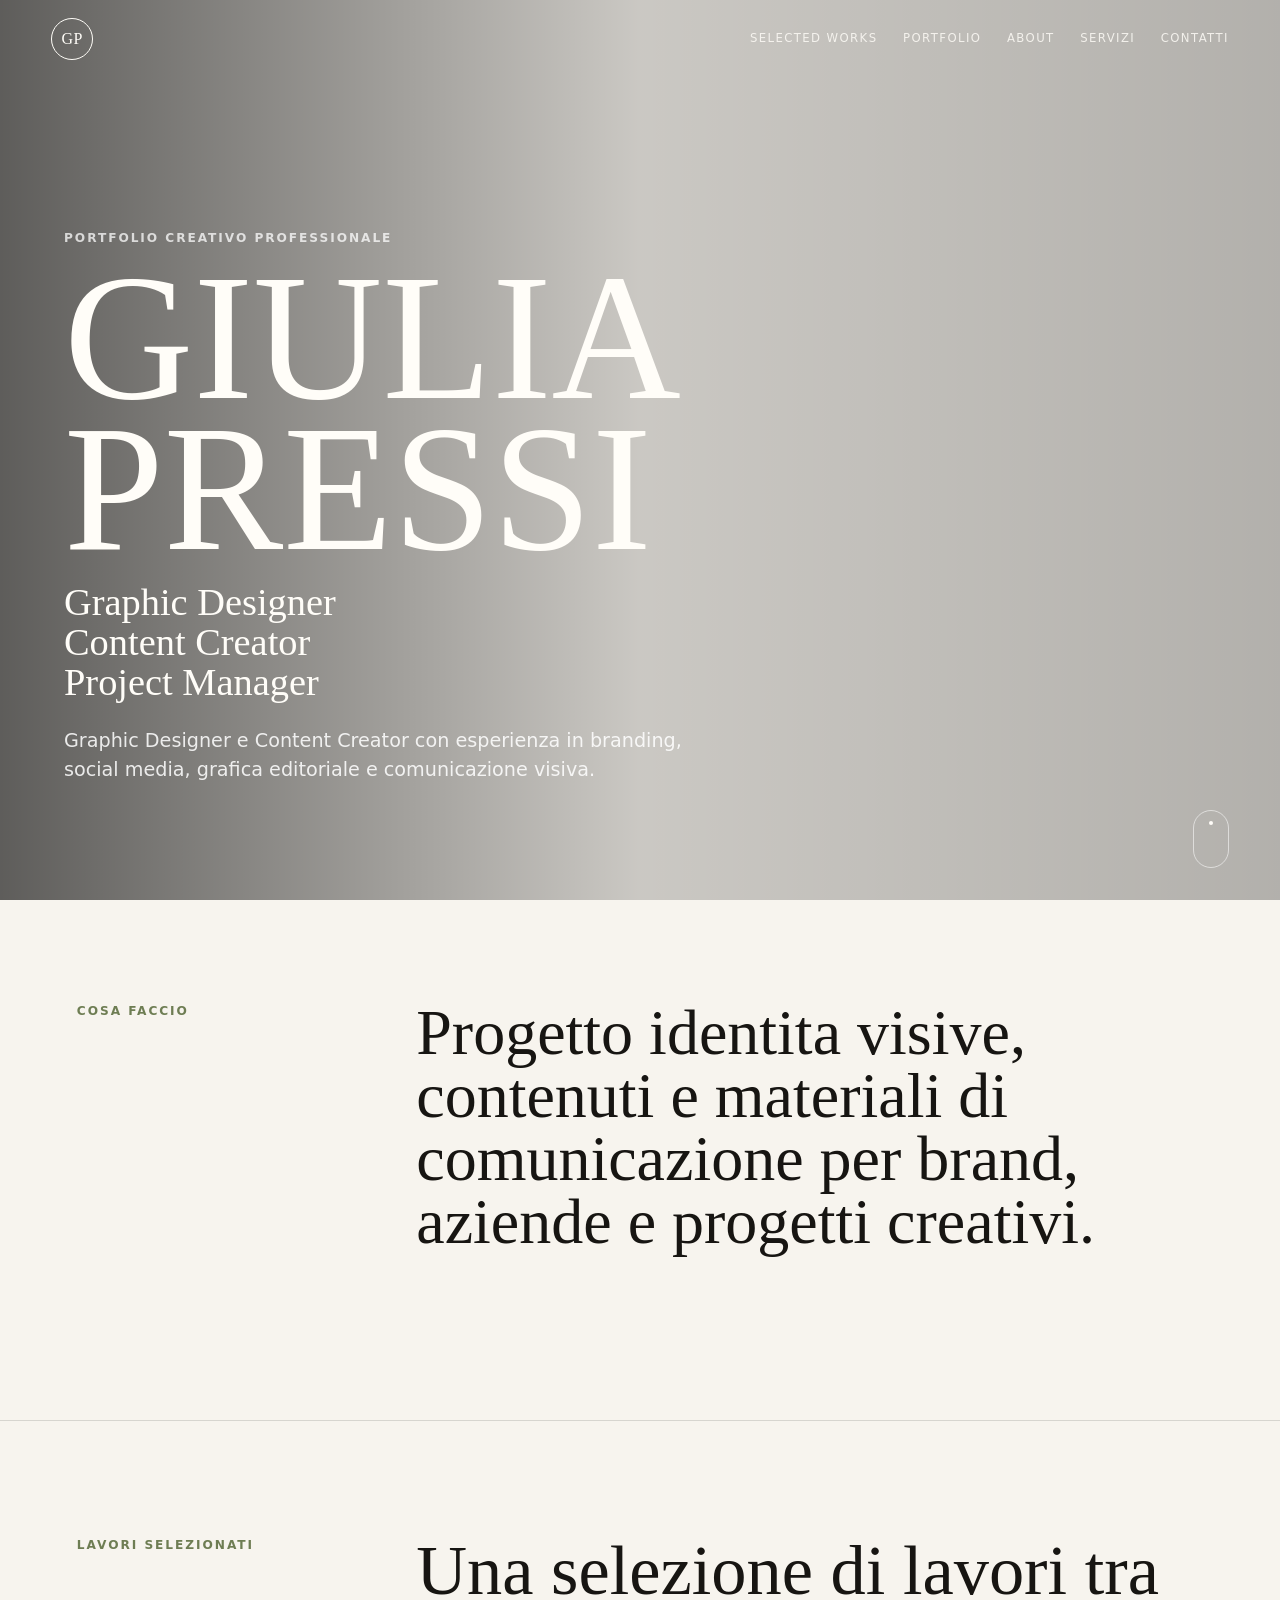
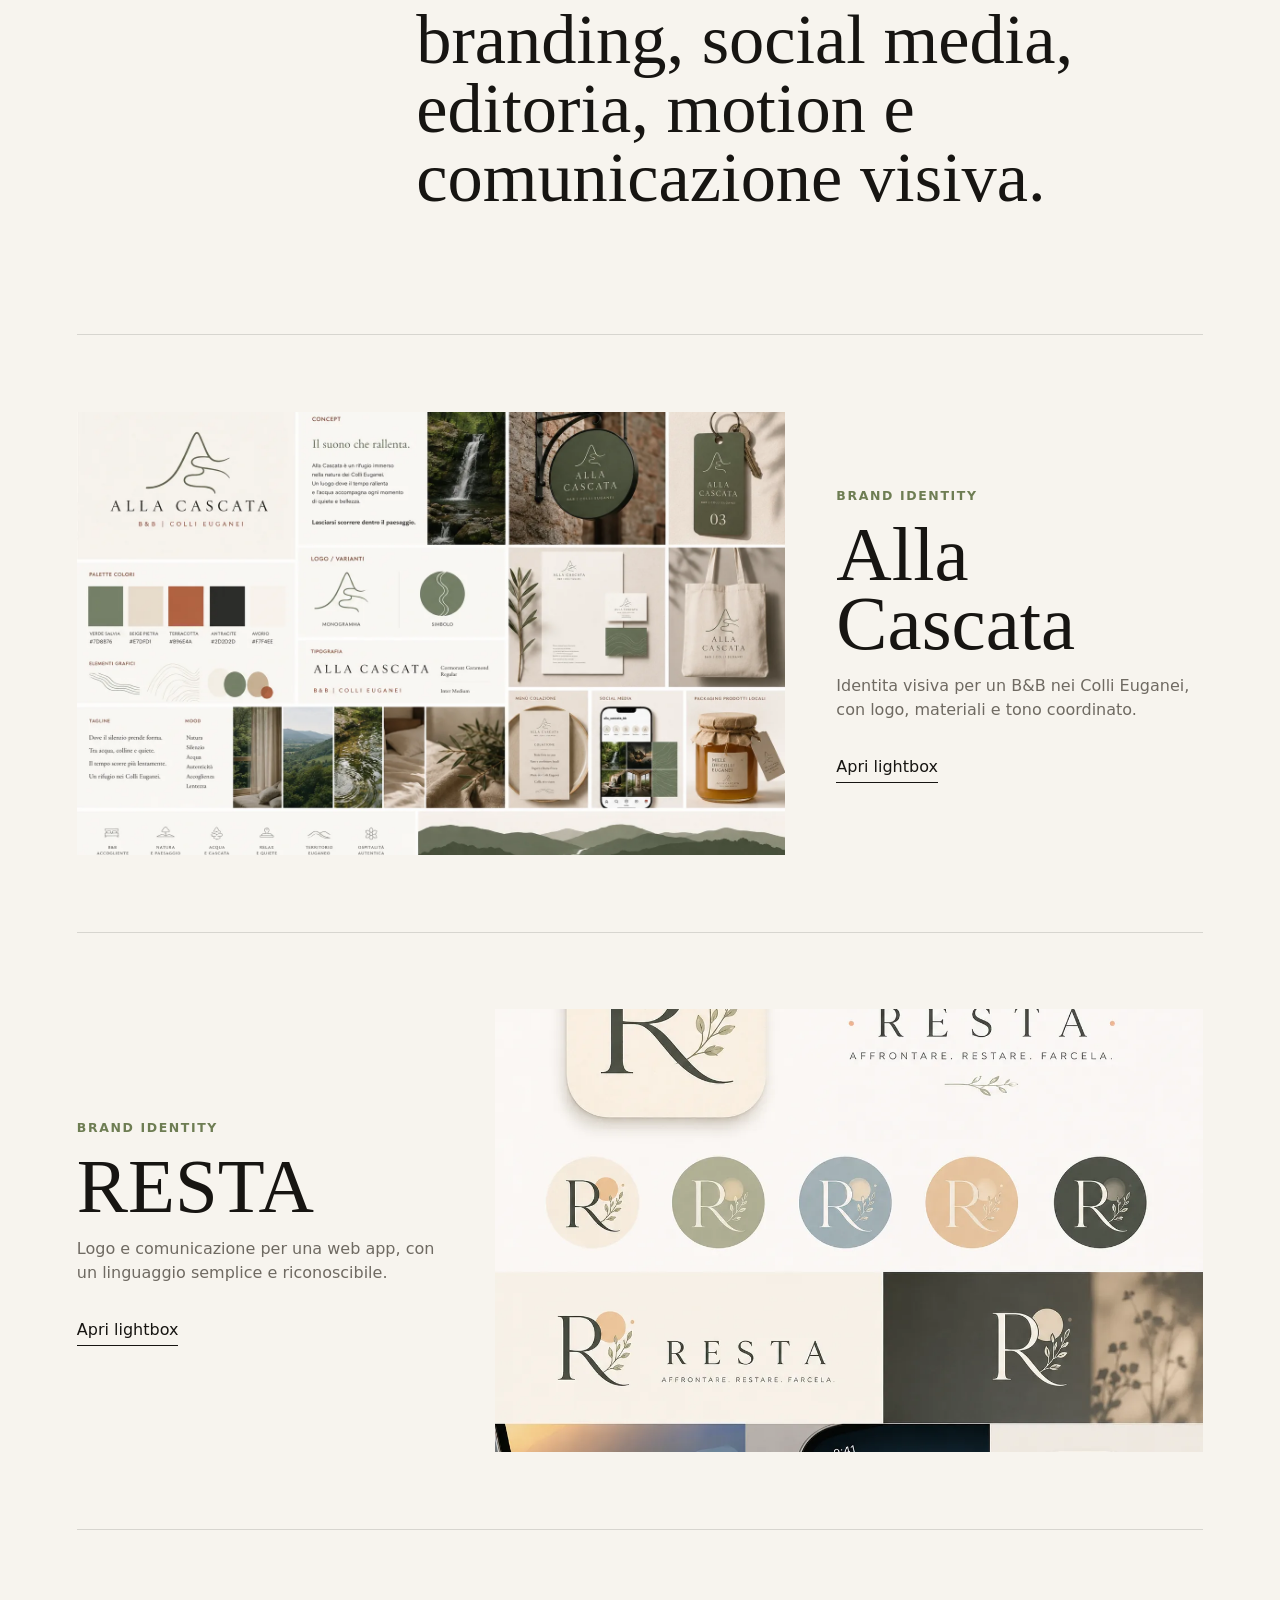
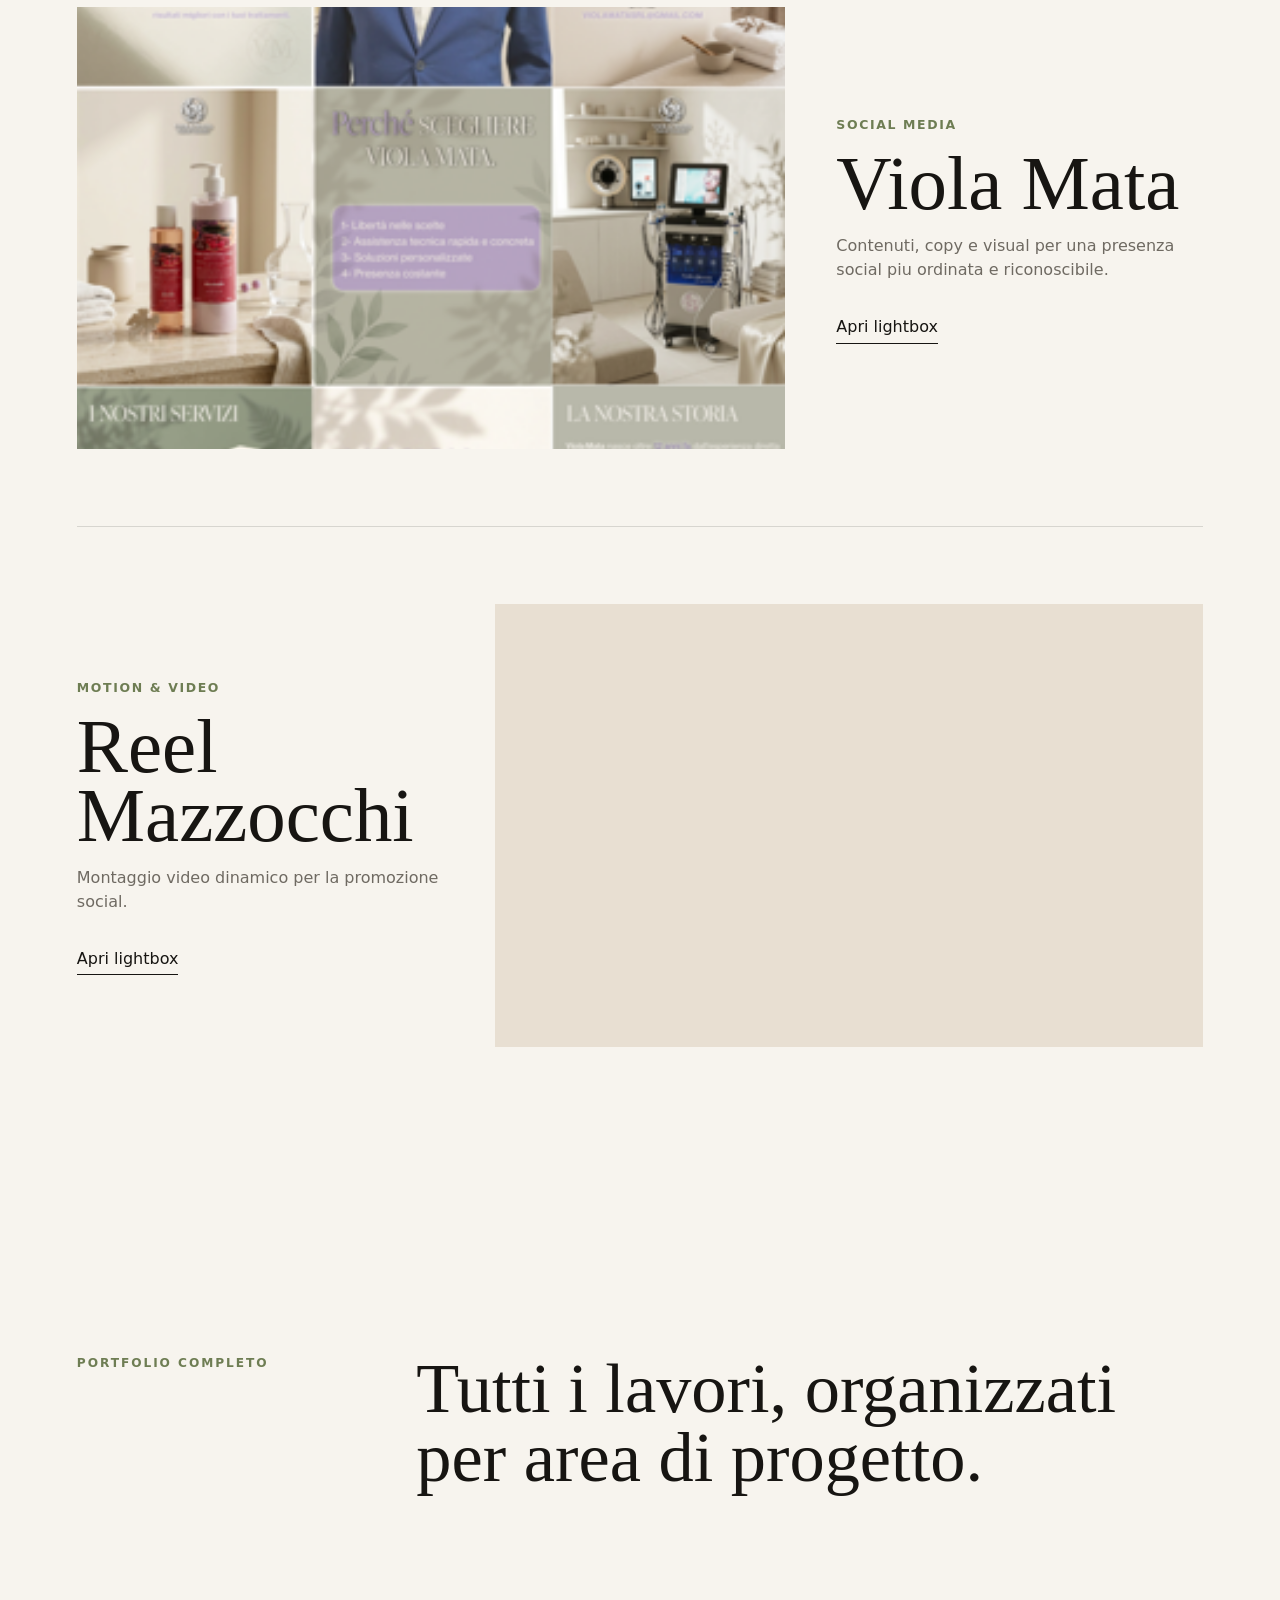
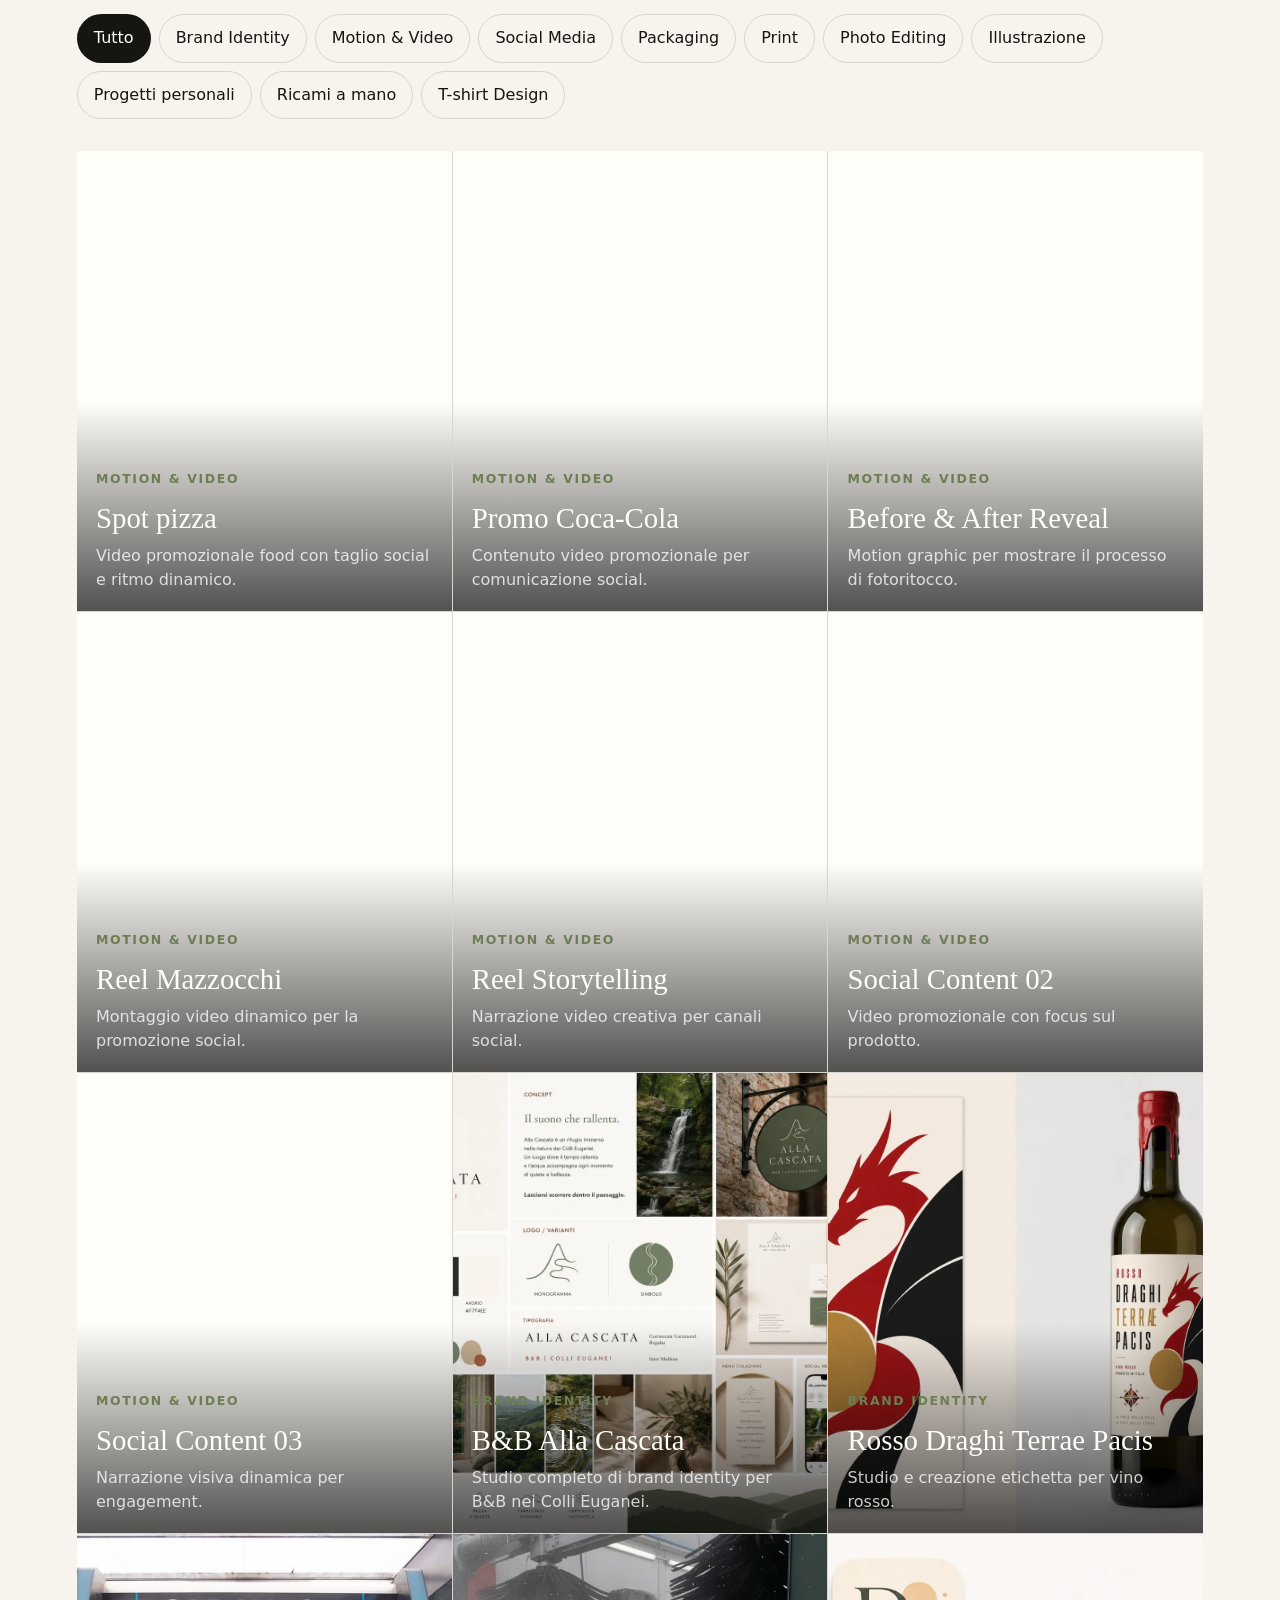
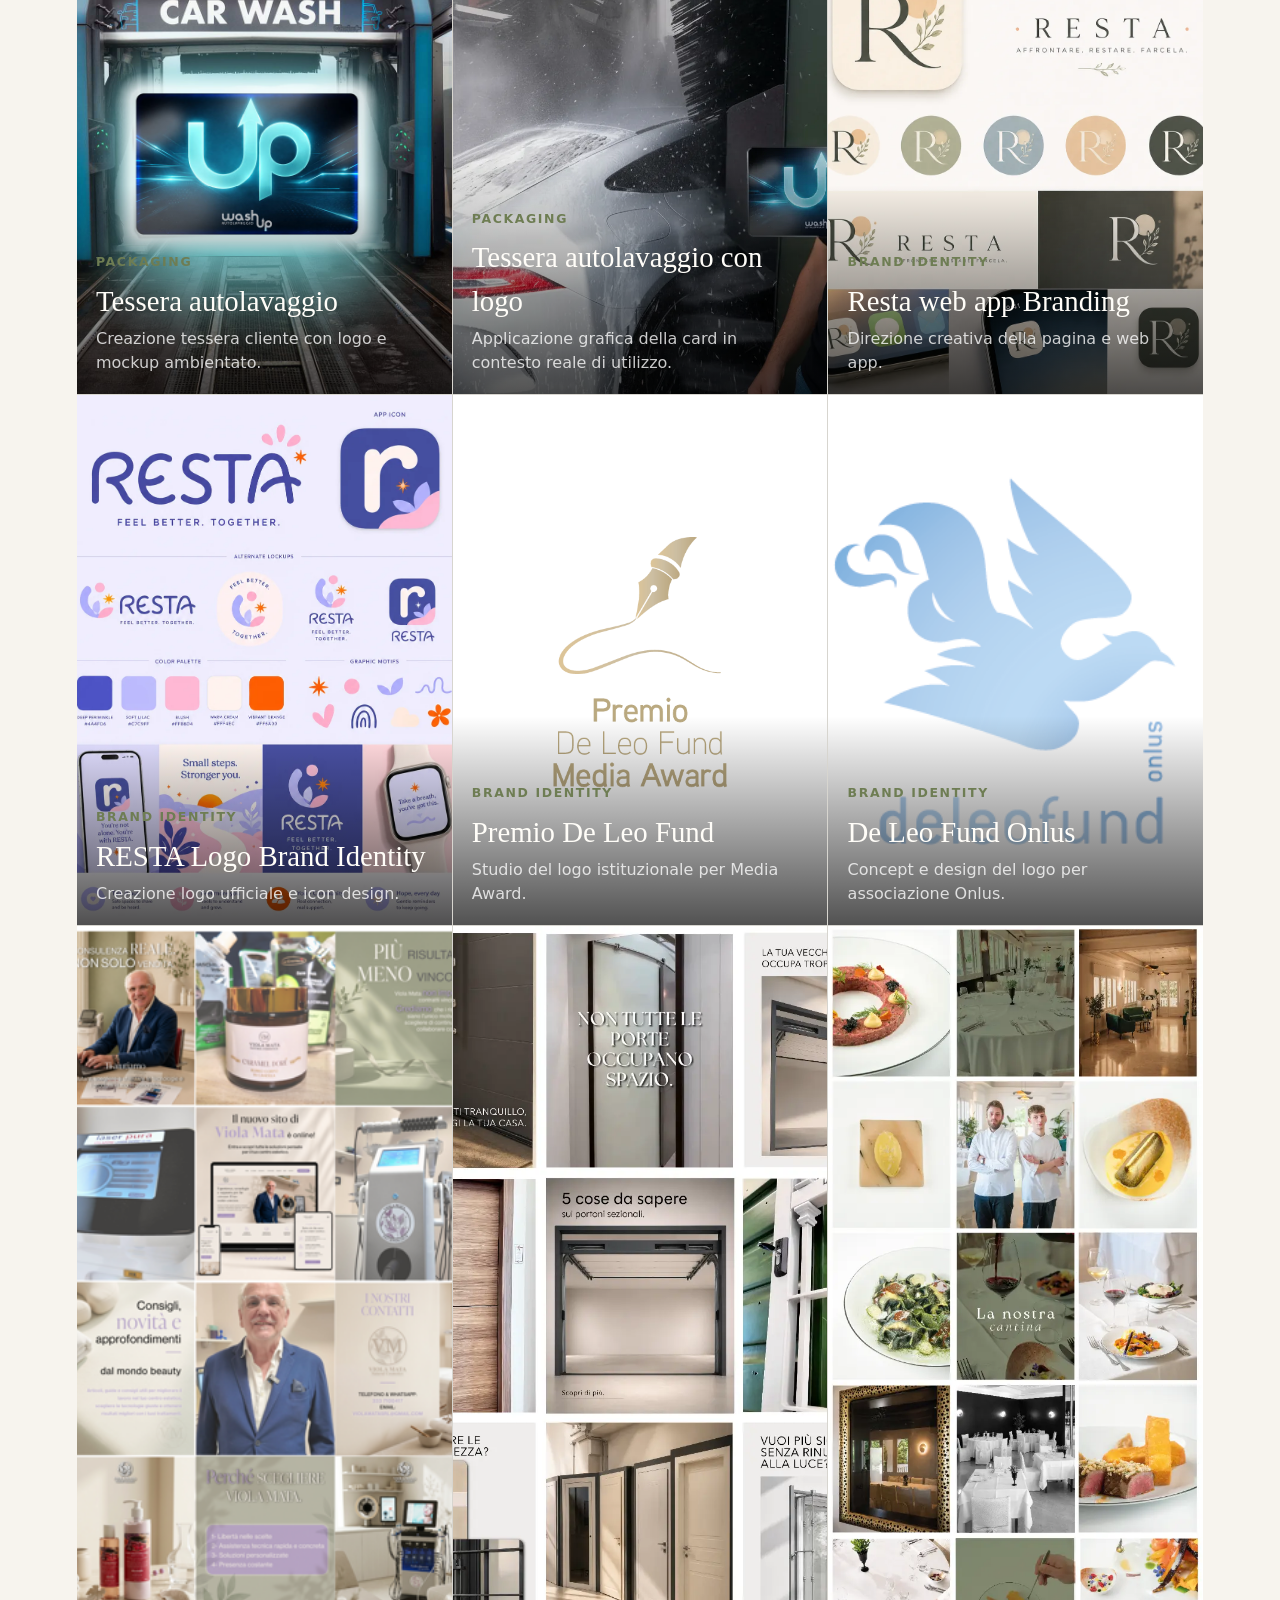
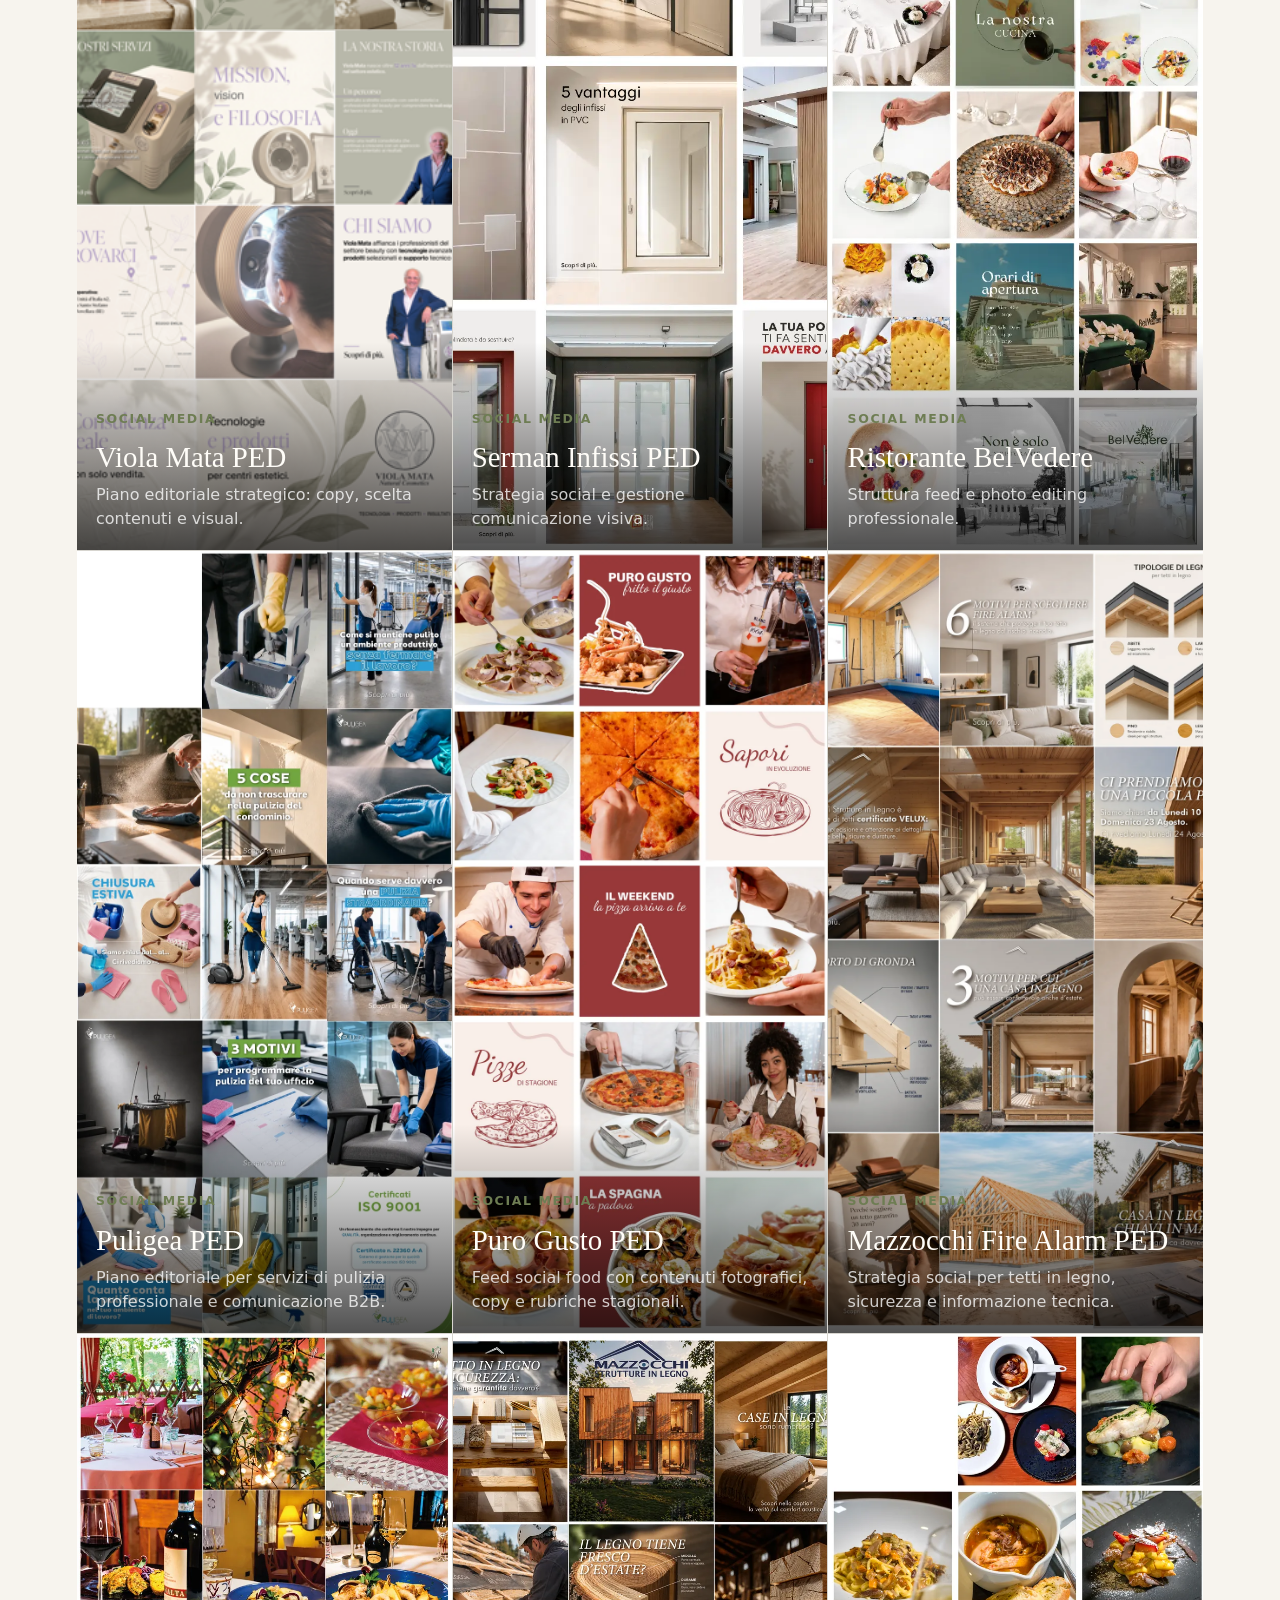
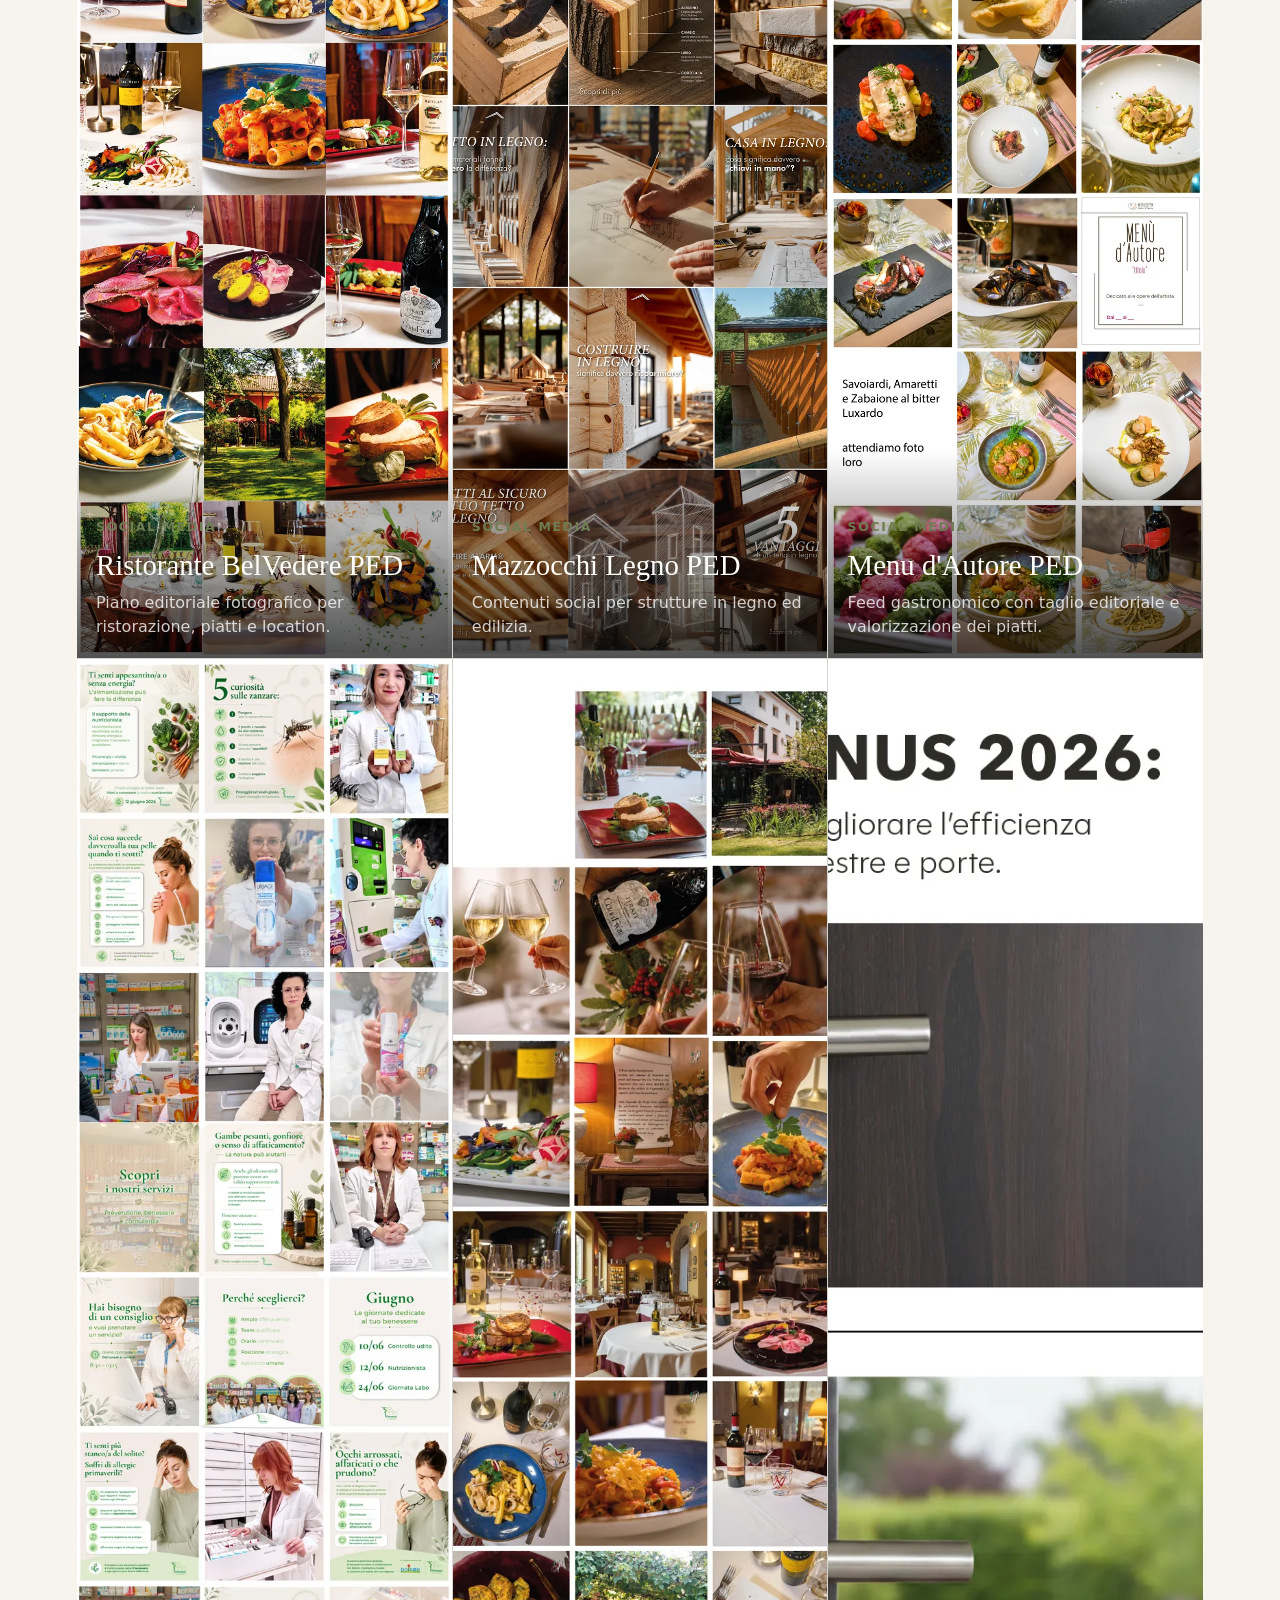
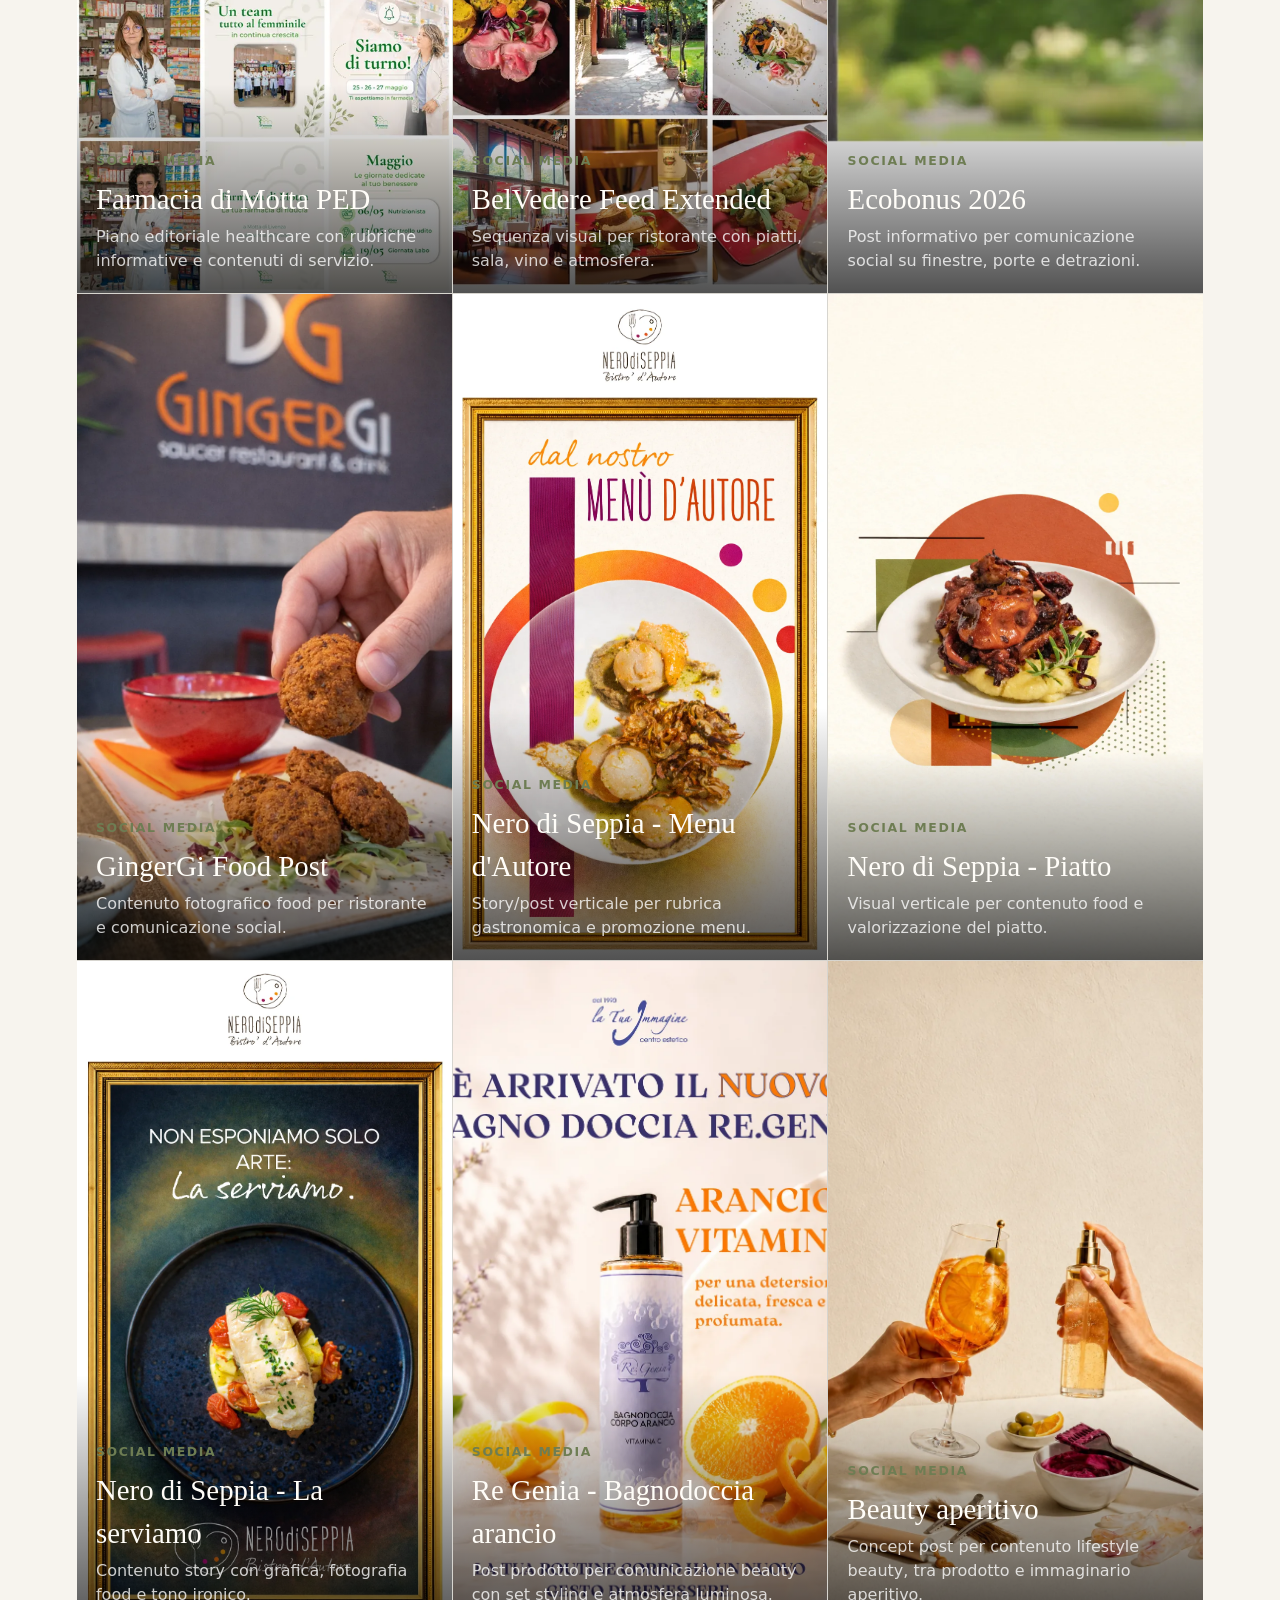
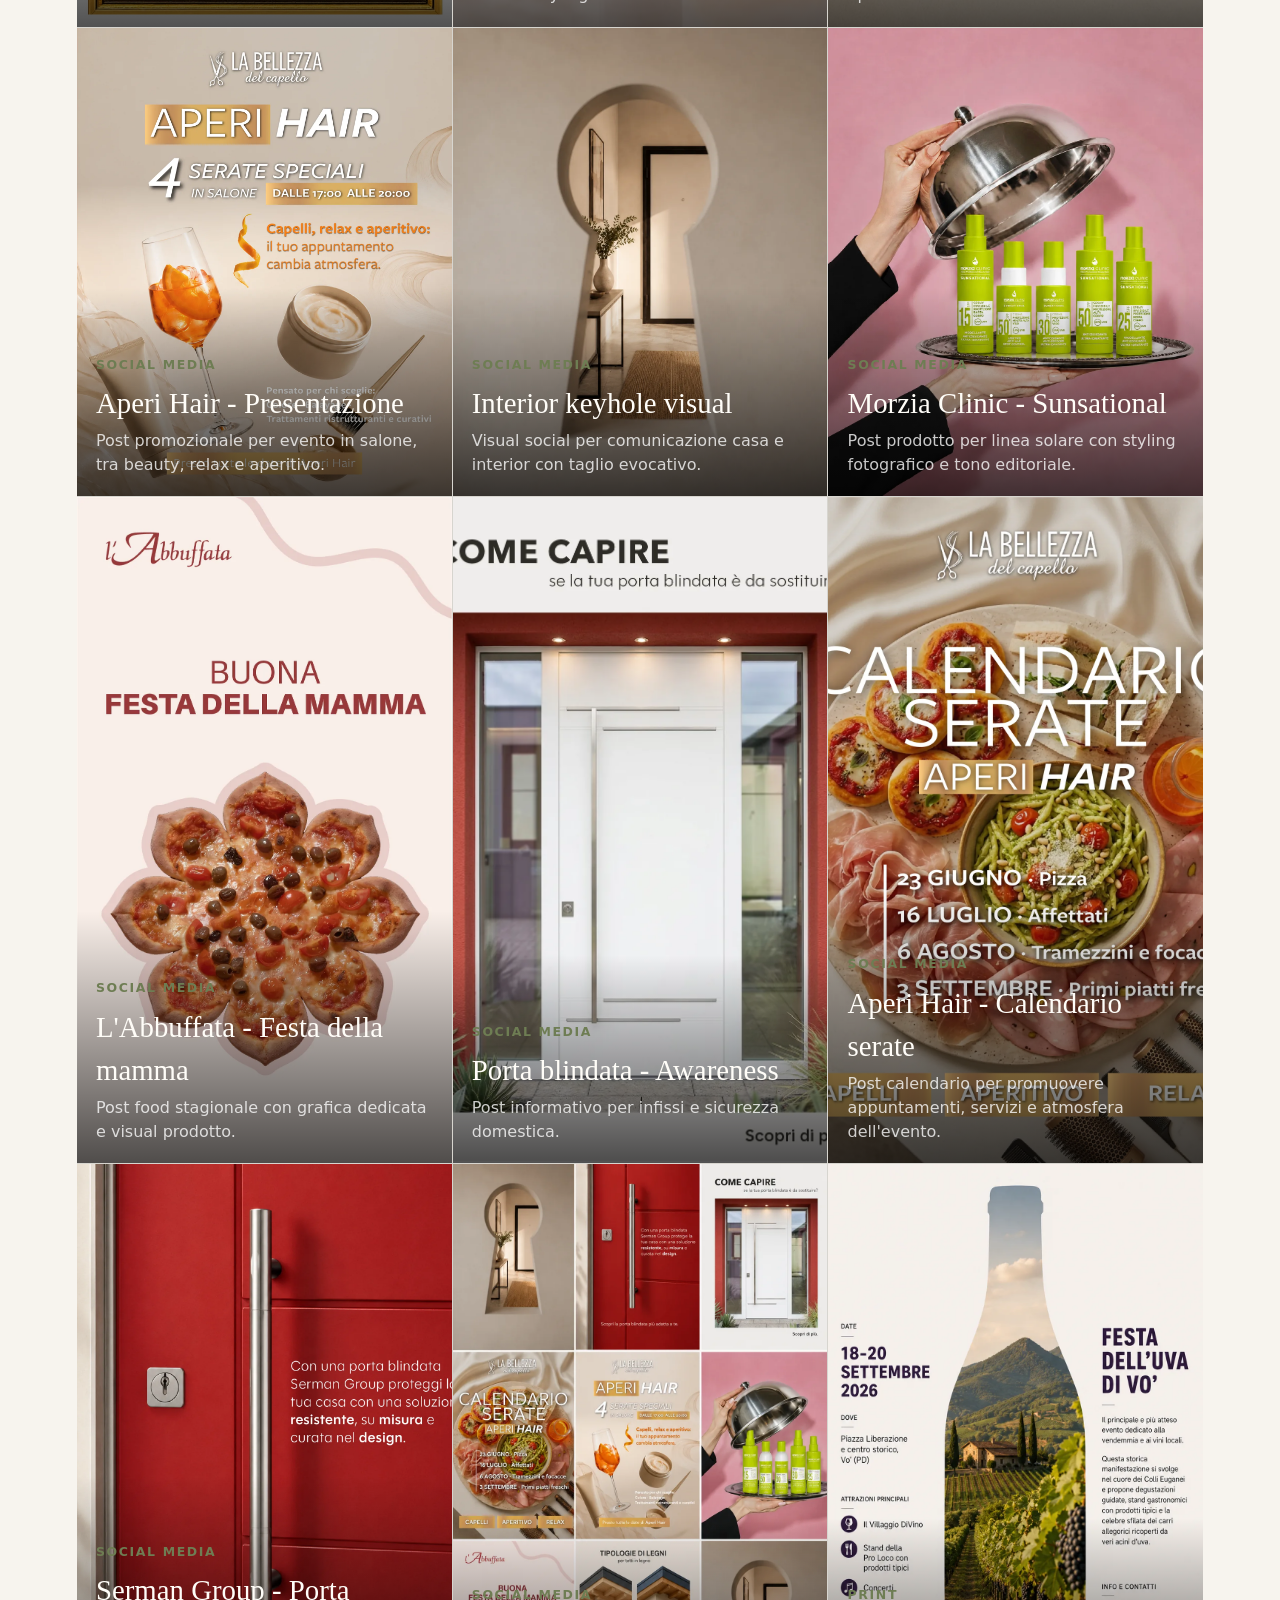
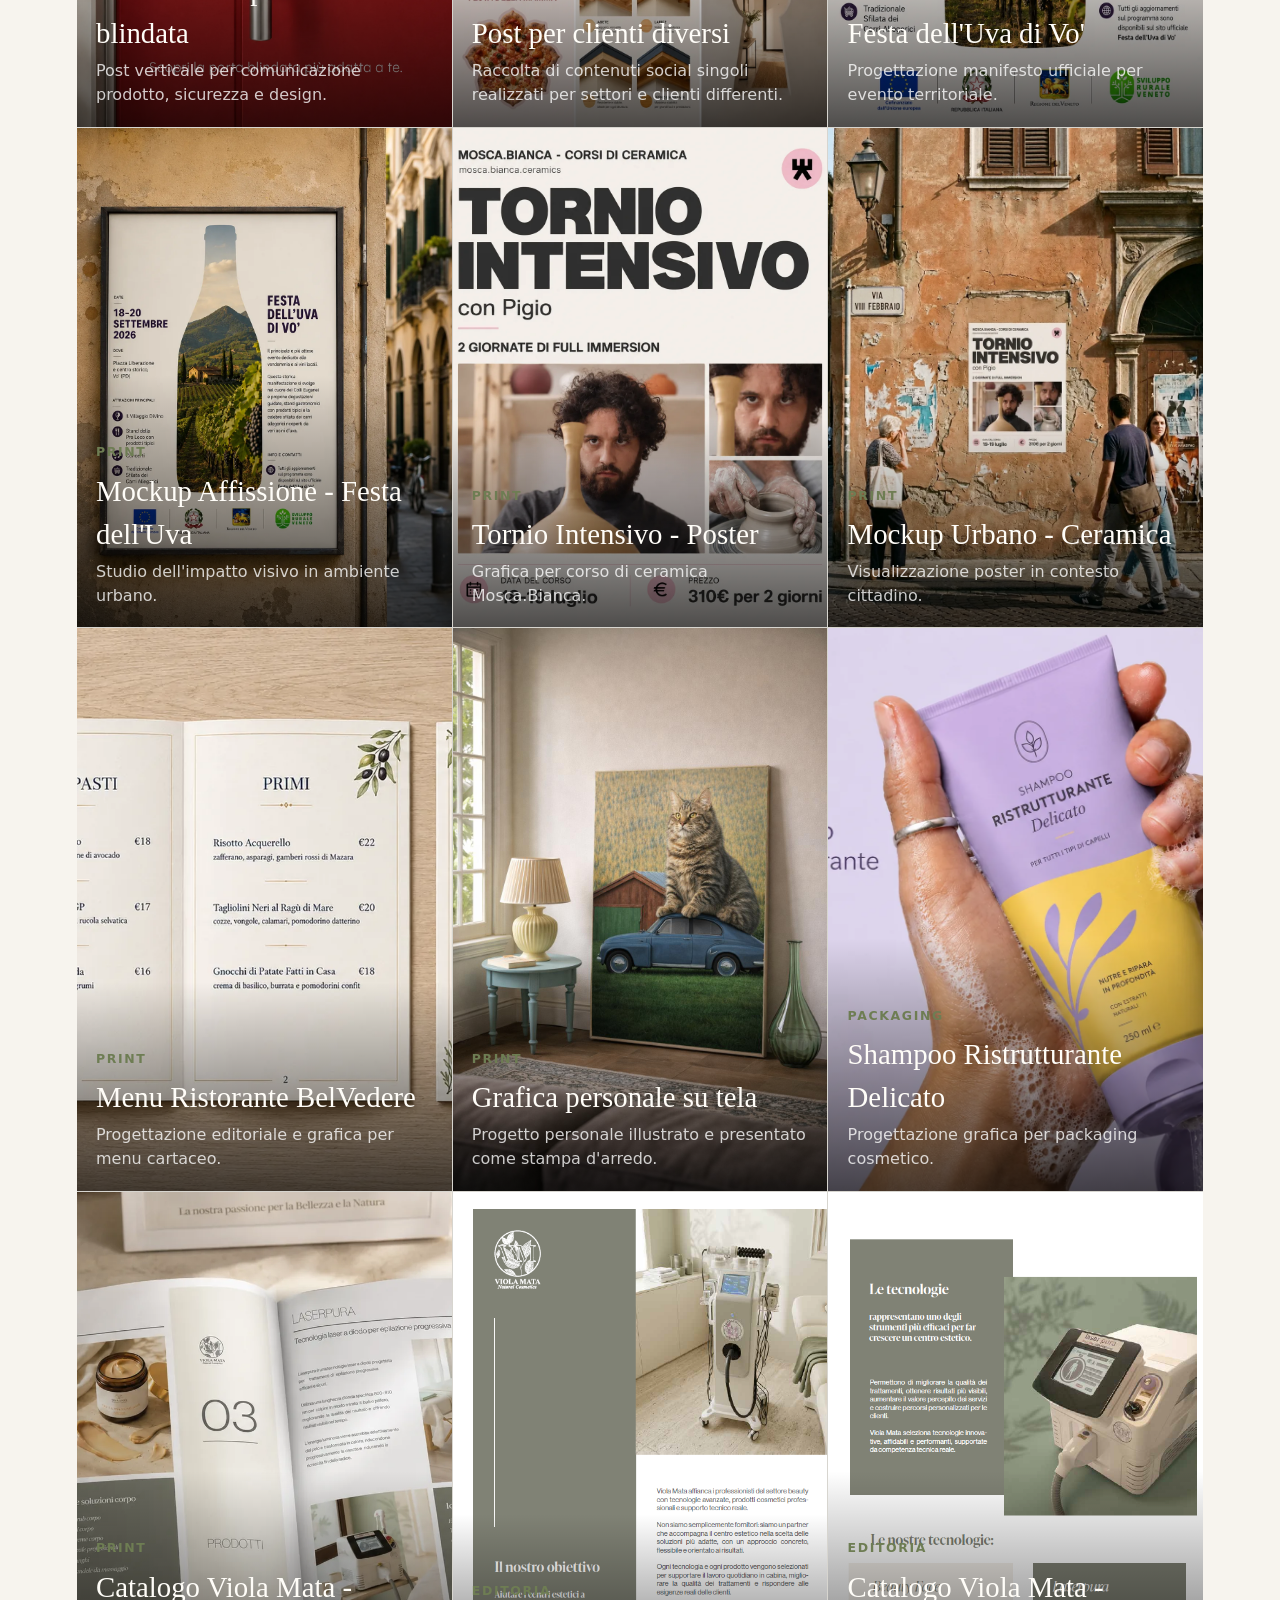
==== index.html @ 792dfca8 "Fix mobile navigation menu" ====
<!doctype html>
<html lang="it">
<head>
  <meta charset="utf-8">
  <meta name="viewport" content="width=device-width, initial-scale=1">
  <title>Giulia Pressi | Graphic Designer e Content Creator</title>
  <meta name="description" content="Portfolio di Giulia Pressi: graphic design, branding, social media, grafica editoriale, motion e comunicazione visiva.">
  <link rel="stylesheet" href="css/style.css">
</head>
<body>
  <a class="skip-link" href="#main">Vai al contenuto</a>

  <header class="site-header" data-header>
    <a class="brand-mark" href="#top" aria-label="Giulia Pressi home">GP</a>
    <button class="nav-toggle" type="button" aria-label="Apri menu" aria-expanded="false" aria-controls="main-nav" data-nav-toggle>
      <span></span>
      <span></span>
      <span></span>
    </button>
    <nav class="main-nav" id="main-nav" aria-label="Navigazione principale" data-main-nav>
      <a href="#selected">Selected Works</a>
      <a href="#portfolio">Portfolio</a>
      <a href="#about">About</a>
      <a href="#services">Servizi</a>
      <a href="#contact">Contatti</a>
    </nav>
  </header>

  <main id="main">
    <section class="hero" id="top" aria-label="Introduzione">
      <video class="hero-video" autoplay muted loop playsinline preload="metadata" aria-hidden="true">
        <source src="assets/videos/spot-pizza-2.mp4" type="video/mp4">
      </video>
      <div class="hero-overlay"></div>
      <div class="hero-content reveal">
        <p class="eyebrow">Portfolio creativo professionale</p>
        <h1>GIULIA PRESSI</h1>
        <p class="hero-roles">Graphic Designer<br>Content Creator<br>Project Manager</p>
        <p class="hero-copy">Graphic Designer e Content Creator con esperienza in branding, social media, grafica editoriale e comunicazione visiva.</p>
      </div>
      <a class="scroll-cue" href="#selected" aria-label="Scorri ai lavori selezionati">
        <span></span>
      </a>
    </section>

    <section class="intro-band">
      <div class="section-kicker">Cosa faccio</div>
      <p>Progetto identita visive, contenuti e materiali di comunicazione per brand, aziende e progetti creativi.</p>
    </section>

    <section class="section selected" id="selected">
      <div class="section-heading">
        <p class="section-kicker">Lavori selezionati</p>
        <h2>Una selezione di lavori tra branding, social media, editoria, motion e comunicazione visiva.</h2>
      </div>

      <article class="feature-work reveal">
        <button class="feature-media" type="button" data-lightbox="assets/optimized/assets/originals/original-media/AGjasTuKnJYWPgKK.webp">
          <img src="assets/optimized/assets/originals/original-media/AGjasTuKnJYWPgKK.webp" alt="B&B Alla Cascata brand identity" loading="lazy">
        </button>
        <div class="feature-copy">
          <span>Brand Identity</span>
          <h3>Alla Cascata</h3>
          <p>Identita visiva per un B&B nei Colli Euganei, con logo, materiali e tono coordinato.</p>
          <button class="text-link as-button" type="button" data-lightbox="assets/optimized/assets/originals/original-media/AGjasTuKnJYWPgKK.webp">Apri lightbox</button>
        </div>
      </article>

      <article class="feature-work feature-work--reverse reveal">
        <button class="feature-media" type="button" data-lightbox="assets/optimized/assets/originals/original-media/NopJkeZkuDONWSLF.webp">
          <img src="assets/optimized/assets/originals/original-media/NopJkeZkuDONWSLF.webp" alt="RESTA web app branding" loading="lazy">
        </button>
        <div class="feature-copy">
          <span>Brand Identity</span>
          <h3>RESTA</h3>
          <p>Logo e comunicazione per una web app, con un linguaggio semplice e riconoscibile.</p>
          <button class="text-link as-button" type="button" data-lightbox="assets/optimized/assets/originals/original-media/NopJkeZkuDONWSLF.webp">Apri lightbox</button>
        </div>
      </article>

      <article class="feature-work reveal">
        <button class="feature-media" type="button" data-lightbox="assets/originals/original-media/JcMfRDvlRgCfgVOk.png">
          <img src="assets/originals/original-media/JcMfRDvlRgCfgVOk.png" alt="Viola Mata piano editoriale" loading="lazy">
        </button>
        <div class="feature-copy">
          <span>Social Media</span>
          <h3>Viola Mata</h3>
          <p>Contenuti, copy e visual per una presenza social piu ordinata e riconoscibile.</p>
          <button class="text-link as-button" type="button" data-lightbox="assets/originals/original-media/JcMfRDvlRgCfgVOk.png">Apri lightbox</button>
        </div>
      </article>

      <article class="feature-work feature-work--reverse reveal">
        <button class="feature-media" type="button" data-video="assets/originals/original-media/vQEfRVySMLNqnjaz.mp4">
          <video muted loop playsinline preload="metadata"><source src="assets/originals/original-media/vQEfRVySMLNqnjaz.mp4" type="video/mp4"></video>
        </button>
        <div class="feature-copy">
          <span>Motion & Video</span>
          <h3>Reel Mazzocchi</h3>
          <p>Montaggio video dinamico per la promozione social.</p>
          <button class="text-link as-button" type="button" data-video="assets/originals/original-media/vQEfRVySMLNqnjaz.mp4">Apri lightbox</button>
        </div>
      </article>
    </section>

    <section class="section portfolio" id="portfolio">
      <div class="section-heading">
        <p class="section-kicker">Portfolio completo</p>
        <h2>Tutti i lavori, organizzati per area di progetto.</h2>
      </div>

      <div class="filter-bar" aria-label="Filtra portfolio">
        <button class="filter-btn active" type="button" data-filter="all">Tutto</button>
        <button class="filter-btn" type="button" data-filter="brand">Brand Identity</button>
        <button class="filter-btn" type="button" data-filter="motion">Motion & Video</button>
        <button class="filter-btn" type="button" data-filter="social">Social Media</button>
        <button class="filter-btn" type="button" data-filter="packaging">Packaging</button>
        <button class="filter-btn" type="button" data-filter="print">Print</button>
        <button class="filter-btn" type="button" data-filter="photo">Photo Editing</button>
        <button class="filter-btn" type="button" data-filter="illustration">Illustrazione</button>
        <button class="filter-btn" type="button" data-filter="personal">Progetti personali</button>
        <button class="filter-btn" type="button" data-filter="embroidery">Ricami a mano</button>
        <button class="filter-btn" type="button" data-filter="tshirt">T-shirt Design</button>
      </div>

      <div class="portfolio-grid">
        <article class="work-tile" data-category="motion" data-video="assets/videos/spot-pizza-2.mp4">
          <video muted loop playsinline preload="metadata"><source src="assets/videos/spot-pizza-2.mp4" type="video/mp4"></video>
          <div><span>Motion & Video</span><h3>Spot pizza</h3><p>Video promozionale food con taglio social e ritmo dinamico.</p></div>
        </article>
        <article class="work-tile" data-category="motion" data-video="assets/videos/promo-coca-cola.mp4">
          <video muted loop playsinline preload="metadata"><source src="assets/videos/promo-coca-cola.mp4" type="video/mp4"></video>
          <div><span>Motion & Video</span><h3>Promo Coca-Cola</h3><p>Contenuto video promozionale per comunicazione social.</p></div>
        </article>
        <article class="work-tile" data-category="motion" data-video="assets/originals/original-media/heEHFoVvabopbBBv.mp4">
          <video muted loop playsinline preload="metadata"><source src="assets/originals/original-media/heEHFoVvabopbBBv.mp4" type="video/mp4"></video>
          <div><span>Motion & Video</span><h3>Before & After Reveal</h3><p>Motion graphic per mostrare il processo di fotoritocco.</p></div>
        </article>
        <article class="work-tile" data-category="motion" data-video="assets/originals/original-media/vQEfRVySMLNqnjaz.mp4">
          <video muted loop playsinline preload="metadata"><source src="assets/originals/original-media/vQEfRVySMLNqnjaz.mp4" type="video/mp4"></video>
          <div><span>Motion & Video</span><h3>Reel Mazzocchi</h3><p>Montaggio video dinamico per la promozione social.</p></div>
        </article>
        <article class="work-tile" data-category="motion" data-video="assets/originals/original-media/ptXFpbpOOgkjlaNF.mp4">
          <video muted loop playsinline preload="metadata"><source src="assets/originals/original-media/ptXFpbpOOgkjlaNF.mp4" type="video/mp4"></video>
          <div><span>Motion & Video</span><h3>Reel Storytelling</h3><p>Narrazione video creativa per canali social.</p></div>
        </article>
        <article class="work-tile" data-category="motion" data-video="assets/originals/original-media/VpCRcuxPxPvGzrUX.mp4">
          <video muted loop playsinline preload="metadata"><source src="assets/originals/original-media/VpCRcuxPxPvGzrUX.mp4" type="video/mp4"></video>
          <div><span>Motion & Video</span><h3>Social Content 02</h3><p>Video promozionale con focus sul prodotto.</p></div>
        </article>
        <article class="work-tile" data-category="motion" data-video="assets/originals/original-media/soGuWFqHbYEfXTDn.mp4">
          <video muted loop playsinline preload="metadata"><source src="assets/originals/original-media/soGuWFqHbYEfXTDn.mp4" type="video/mp4"></video>
          <div><span>Motion & Video</span><h3>Social Content 03</h3><p>Narrazione visiva dinamica per engagement.</p></div>
        </article>
        <article class="work-tile" data-category="brand" data-lightbox="assets/optimized/assets/originals/original-media/AGjasTuKnJYWPgKK.webp">
          <img src="assets/optimized/assets/originals/original-media/AGjasTuKnJYWPgKK.webp" alt="B&B Alla Cascata" loading="lazy">
          <div><span>Brand Identity</span><h3>B&B Alla Cascata</h3><p>Studio completo di brand identity per B&B nei Colli Euganei.</p></div>
        </article>
        <article class="work-tile" data-category="brand packaging" data-lightbox="assets/originals/original-media/abPhEcZLWmxtkgoJ.webp">
          <img src="assets/originals/original-media/abPhEcZLWmxtkgoJ.webp" alt="Rosso Draghi Terrae Pacis" loading="lazy">
          <div><span>Brand Identity</span><h3>Rosso Draghi Terrae Pacis</h3><p>Studio e creazione etichetta per vino rosso.</p></div>
        </article>
        <article class="work-tile" data-category="packaging" data-lightbox="assets/packaging/tessera-autolavaggio-carwash.jpg">
          <img src="assets/packaging/tessera-autolavaggio-carwash.jpg" alt="Tessera autolavaggio con logo ambientata nel car wash" loading="lazy">
          <div><span>Packaging</span><h3>Tessera autolavaggio</h3><p>Creazione tessera cliente con logo e mockup ambientato.</p></div>
        </article>
        <article class="work-tile" data-category="packaging" data-lightbox="assets/optimized/assets/packaging/tessera-autolavaggio-cliente.webp">
          <img src="assets/optimized/assets/packaging/tessera-autolavaggio-cliente.webp" alt="Tessera autolavaggio con logo in mano al cliente" loading="lazy">
          <div><span>Packaging</span><h3>Tessera autolavaggio con logo</h3><p>Applicazione grafica della card in contesto reale di utilizzo.</p></div>
        </article>
        <article class="work-tile" data-category="brand" data-lightbox="assets/optimized/assets/originals/original-media/NopJkeZkuDONWSLF.webp">
          <img src="assets/optimized/assets/originals/original-media/NopJkeZkuDONWSLF.webp" alt="Resta web app Branding" loading="lazy">
          <div><span>Brand Identity</span><h3>Resta web app Branding</h3><p>Direzione creativa della pagina e web app.</p></div>
        </article>
        <article class="work-tile" data-category="brand" data-lightbox="assets/optimized/assets/originals/original-media/rYCQogNNzOBNioGA.webp">
          <img src="assets/optimized/assets/originals/original-media/rYCQogNNzOBNioGA.webp" alt="RESTA Logo Brand Identity" loading="lazy">
          <div><span>Brand Identity</span><h3>RESTA Logo Brand Identity</h3><p>Creazione logo ufficiale e icon design.</p></div>
        </article>
        <article class="work-tile" data-category="brand" data-lightbox="assets/originals/original-media/pTgqIprssEUjThuJ.png">
          <img src="assets/originals/original-media/pTgqIprssEUjThuJ.png" alt="Premio De Leo Fund" loading="lazy">
          <div><span>Brand Identity</span><h3>Premio De Leo Fund</h3><p>Studio del logo istituzionale per Media Award.</p></div>
        </article>
        <article class="work-tile" data-category="brand" data-lightbox="assets/originals/original-media/LNqvMqqsmVsddNbY.png">
          <img src="assets/originals/original-media/LNqvMqqsmVsddNbY.png" alt="De Leo Fund Onlus" loading="lazy">
          <div><span>Brand Identity</span><h3>De Leo Fund Onlus</h3><p>Concept e design del logo per associazione Onlus.</p></div>
        </article>
        <article class="work-tile" data-category="social" data-lightbox="assets/originals/original-media/JcMfRDvlRgCfgVOk.png">
          <img src="assets/originals/original-media/JcMfRDvlRgCfgVOk.png" alt="Viola Mata PED" loading="lazy">
          <div><span>Social Media</span><h3>Viola Mata PED</h3><p>Piano editoriale strategico: copy, scelta contenuti e visual.</p></div>
        </article>
        <article class="work-tile" data-category="social" data-lightbox="assets/originals/original-media/yIYnqEAOkZYcCZLS.webp">
          <img src="assets/originals/original-media/yIYnqEAOkZYcCZLS.webp" alt="Serman Infissi PED" loading="lazy">
          <div><span>Social Media</span><h3>Serman Infissi PED</h3><p>Strategia social e gestione comunicazione visiva.</p></div>
        </article>
        <article class="work-tile" data-category="social" data-lightbox="assets/originals/original-media/SCeCKfTXcHQNFdtE.webp">
          <img src="assets/originals/original-media/SCeCKfTXcHQNFdtE.webp" alt="Ristorante BelVedere" loading="lazy">
          <div><span>Social Media</span><h3>Ristorante BelVedere</h3><p>Struttura feed e photo editing professionale.</p></div>
        </article>
        <article class="work-tile" data-category="social" data-lightbox="assets/optimized/assets/social-media/puligea-feed.webp">
          <img src="assets/optimized/assets/social-media/puligea-feed.webp" alt="Puligea PED" loading="lazy">
          <div><span>Social Media</span><h3>Puligea PED</h3><p>Piano editoriale per servizi di pulizia professionale e comunicazione B2B.</p></div>
        </article>
        <article class="work-tile" data-category="social" data-lightbox="assets/optimized/assets/social-media/puro-gusto-feed.webp">
          <img src="assets/optimized/assets/social-media/puro-gusto-feed.webp" alt="Puro Gusto PED" loading="lazy">
          <div><span>Social Media</span><h3>Puro Gusto PED</h3><p>Feed social food con contenuti fotografici, copy e rubriche stagionali.</p></div>
        </article>
        <article class="work-tile" data-category="social" data-lightbox="assets/optimized/assets/social-media/mazzocchi-fire-alarm-feed.webp">
          <img src="assets/optimized/assets/social-media/mazzocchi-fire-alarm-feed.webp" alt="Mazzocchi Fire Alarm PED" loading="lazy">
          <div><span>Social Media</span><h3>Mazzocchi Fire Alarm PED</h3><p>Strategia social per tetti in legno, sicurezza e informazione tecnica.</p></div>
        </article>
        <article class="work-tile" data-category="social" data-lightbox="assets/optimized/assets/social-media/ristorante-belvedere-feed.webp">
          <img src="assets/optimized/assets/social-media/ristorante-belvedere-feed.webp" alt="Ristorante BelVedere PED" loading="lazy">
          <div><span>Social Media</span><h3>Ristorante BelVedere PED</h3><p>Piano editoriale fotografico per ristorazione, piatti e location.</p></div>
        </article>
        <article class="work-tile" data-category="social" data-lightbox="assets/optimized/assets/social-media/mazzocchi-legno-feed.webp">
          <img src="assets/optimized/assets/social-media/mazzocchi-legno-feed.webp" alt="Mazzocchi Legno PED" loading="lazy">
          <div><span>Social Media</span><h3>Mazzocchi Legno PED</h3><p>Contenuti social per strutture in legno ed edilizia.</p></div>
        </article>
        <article class="work-tile" data-category="social" data-lightbox="assets/optimized/assets/social-media/menu-autore-feed.webp">
          <img src="assets/optimized/assets/social-media/menu-autore-feed.webp" alt="Menu d'Autore PED" loading="lazy">
          <div><span>Social Media</span><h3>Menu d'Autore PED</h3><p>Feed gastronomico con taglio editoriale e valorizzazione dei piatti.</p></div>
        </article>
        <article class="work-tile" data-category="social" data-lightbox="assets/optimized/assets/social-media/farmacia-motta-feed.webp">
          <img src="assets/optimized/assets/social-media/farmacia-motta-feed.webp" alt="Farmacia di Motta PED" loading="lazy">
          <div><span>Social Media</span><h3>Farmacia di Motta PED</h3><p>Piano editoriale healthcare con rubriche informative e contenuti di servizio.</p></div>
        </article>
        <article class="work-tile" data-category="social" data-lightbox="assets/optimized/assets/social-media/belvedere-feed-extended.webp">
          <img src="assets/optimized/assets/social-media/belvedere-feed-extended.webp" alt="BelVedere Feed Extended" loading="lazy">
          <div><span>Social Media</span><h3>BelVedere Feed Extended</h3><p>Sequenza visual per ristorante con piatti, sala, vino e atmosfera.</p></div>
        </article>
        <article class="work-tile" data-category="social" data-lightbox="assets/optimized/assets/social-media/ecobonus-post.webp">
          <img src="assets/optimized/assets/social-media/ecobonus-post.webp" alt="Post social Ecobonus 2026" loading="lazy">
          <div><span>Social Media</span><h3>Ecobonus 2026</h3><p>Post informativo per comunicazione social su finestre, porte e detrazioni.</p></div>
        </article>
        <article class="work-tile" data-category="social" data-lightbox="assets/optimized/assets/social-media/gingergi-food-post.webp">
          <img src="assets/optimized/assets/social-media/gingergi-food-post.webp" alt="Post food GingerGi" loading="lazy">
          <div><span>Social Media</span><h3>GingerGi Food Post</h3><p>Contenuto fotografico food per ristorante e comunicazione social.</p></div>
        </article>
        <article class="work-tile" data-category="social" data-lightbox="assets/optimized/assets/social-media/nero-di-seppia-menu-autore.webp">
          <img src="assets/optimized/assets/social-media/nero-di-seppia-menu-autore.webp" alt="Storia Menu d'Autore Nero di Seppia" loading="lazy">
          <div><span>Social Media</span><h3>Nero di Seppia - Menu d'Autore</h3><p>Story/post verticale per rubrica gastronomica e promozione menu.</p></div>
        </article>
        <article class="work-tile" data-category="social" data-lightbox="assets/optimized/assets/social-media/nero-di-seppia-piatto-story.webp">
          <img src="assets/optimized/assets/social-media/nero-di-seppia-piatto-story.webp" alt="Story piatto Nero di Seppia" loading="lazy">
          <div><span>Social Media</span><h3>Nero di Seppia - Piatto</h3><p>Visual verticale per contenuto food e valorizzazione del piatto.</p></div>
        </article>
        <article class="work-tile" data-category="social" data-lightbox="assets/optimized/assets/social-media/nero-di-seppia-serviamo.webp">
          <img src="assets/optimized/assets/social-media/nero-di-seppia-serviamo.webp" alt="Story Nero di Seppia La serviamo" loading="lazy">
          <div><span>Social Media</span><h3>Nero di Seppia - La serviamo</h3><p>Contenuto story con grafica, fotografia food e tono ironico.</p></div>
        </article>
        <article class="work-tile" data-category="social" data-lightbox="assets/optimized/assets/social-media/re-genia-bagnodoccia-post.webp">
          <img src="assets/optimized/assets/social-media/re-genia-bagnodoccia-post.webp" alt="Post social Re Genia bagnodoccia corpo arancio" loading="lazy">
          <div><span>Social Media</span><h3>Re Genia - Bagnodoccia arancio</h3><p>Post prodotto per comunicazione beauty con set styling e atmosfera luminosa.</p></div>
        </article>
        <article class="work-tile" data-category="social" data-lightbox="assets/optimized/assets/social-media/beauty-aperitivo-post.webp">
          <img src="assets/optimized/assets/social-media/beauty-aperitivo-post.webp" alt="Post social beauty aperitivo" loading="lazy">
          <div><span>Social Media</span><h3>Beauty aperitivo</h3><p>Concept post per contenuto lifestyle beauty, tra prodotto e immaginario aperitivo.</p></div>
        </article>
        <article class="work-tile" data-category="social" data-lightbox="assets/optimized/assets/social-media/aperihair-presentazione-post.webp">
          <img src="assets/optimized/assets/social-media/aperihair-presentazione-post.webp" alt="Post social Aperi Hair presentazione" loading="lazy">
          <div><span>Social Media</span><h3>Aperi Hair - Presentazione</h3><p>Post promozionale per evento in salone, tra beauty, relax e aperitivo.</p></div>
        </article>
        <article class="work-tile" data-category="social" data-lightbox="assets/optimized/assets/social-media/keyhole-interior-post.webp">
          <img src="assets/optimized/assets/social-media/keyhole-interior-post.webp" alt="Post social interni vista da serratura" loading="lazy">
          <div><span>Social Media</span><h3>Interior keyhole visual</h3><p>Visual social per comunicazione casa e interior con taglio evocativo.</p></div>
        </article>
        <article class="work-tile" data-category="social" data-lightbox="assets/optimized/assets/social-media/morzia-clinic-sunsational-post.webp">
          <img src="assets/optimized/assets/social-media/morzia-clinic-sunsational-post.webp" alt="Post social Morzia Clinic Sunsational" loading="lazy">
          <div><span>Social Media</span><h3>Morzia Clinic - Sunsational</h3><p>Post prodotto per linea solare con styling fotografico e tono editoriale.</p></div>
        </article>
        <article class="work-tile" data-category="social" data-lightbox="assets/optimized/assets/social-media/abbuffata-festa-mamma-post.webp">
          <img src="assets/optimized/assets/social-media/abbuffata-festa-mamma-post.webp" alt="Post social Festa della mamma l'Abbuffata" loading="lazy">
          <div><span>Social Media</span><h3>L'Abbuffata - Festa della mamma</h3><p>Post food stagionale con grafica dedicata e visual prodotto.</p></div>
        </article>
        <article class="work-tile" data-category="social" data-lightbox="assets/optimized/assets/social-media/porta-blindata-sostituire-post.webp">
          <img src="assets/optimized/assets/social-media/porta-blindata-sostituire-post.webp" alt="Post social porta blindata da sostituire" loading="lazy">
          <div><span>Social Media</span><h3>Porta blindata - Awareness</h3><p>Post informativo per infissi e sicurezza domestica.</p></div>
        </article>
        <article class="work-tile" data-category="social" data-lightbox="assets/optimized/assets/social-media/aperihair-calendario-post.webp">
          <img src="assets/optimized/assets/social-media/aperihair-calendario-post.webp" alt="Post social calendario serate Aperi Hair" loading="lazy">
          <div><span>Social Media</span><h3>Aperi Hair - Calendario serate</h3><p>Post calendario per promuovere appuntamenti, servizi e atmosfera dell'evento.</p></div>
        </article>
        <article class="work-tile" data-category="social" data-lightbox="assets/optimized/assets/social-media/porta-blindata-rossa-post.webp">
          <img src="assets/optimized/assets/social-media/porta-blindata-rossa-post.webp" alt="Post social porta blindata rossa Serman Group" loading="lazy">
          <div><span>Social Media</span><h3>Serman Group - Porta blindata</h3><p>Post verticale per comunicazione prodotto, sicurezza e design.</p></div>
        </article>
        <article class="work-tile" data-category="social" data-lightbox="assets/optimized/assets/social-media/post-clienti-diversi.webp">
          <img src="assets/optimized/assets/social-media/post-clienti-diversi.webp" alt="Raccolta di post social per clienti diversi" loading="lazy">
          <div><span>Social Media</span><h3>Post per clienti diversi</h3><p>Raccolta di contenuti social singoli realizzati per settori e clienti differenti.</p></div>
        </article>
        <article class="work-tile" data-category="print" data-lightbox="assets/optimized/assets/originals/original-media/FBIsBfVWKpgsMxWE.webp">
          <img src="assets/optimized/assets/originals/original-media/FBIsBfVWKpgsMxWE.webp" alt="Festa dell'Uva di Vo'" loading="lazy">
          <div><span>Print</span><h3>Festa dell'Uva di Vo'</h3><p>Progettazione manifesto ufficiale per evento territoriale.</p></div>
        </article>
        <article class="work-tile" data-category="print" data-lightbox="assets/optimized/assets/originals/original-media/IJcPotCxQytUYDcR.webp">
          <img src="assets/optimized/assets/originals/original-media/IJcPotCxQytUYDcR.webp" alt="Mockup Affissione - Festa dell'Uva" loading="lazy">
          <div><span>Print</span><h3>Mockup Affissione - Festa dell'Uva</h3><p>Studio dell'impatto visivo in ambiente urbano.</p></div>
        </article>
        <article class="work-tile" data-category="print" data-lightbox="assets/optimized/assets/originals/original-media/IdWOZWWCqfMhCHHb.webp">
          <img src="assets/optimized/assets/originals/original-media/IdWOZWWCqfMhCHHb.webp" alt="Tornio Intensivo - Poster" loading="lazy">
          <div><span>Print</span><h3>Tornio Intensivo - Poster</h3><p>Grafica per corso di ceramica Mosca.Bianca.</p></div>
        </article>
        <article class="work-tile" data-category="print" data-lightbox="assets/optimized/assets/originals/original-media/JqjHtoehWCTOSnNN.webp">
          <img src="assets/optimized/assets/originals/original-media/JqjHtoehWCTOSnNN.webp" alt="Mockup Urbano - Ceramica" loading="lazy">
          <div><span>Print</span><h3>Mockup Urbano - Ceramica</h3><p>Visualizzazione poster in contesto cittadino.</p></div>
        </article>
        <article class="work-tile" data-category="print" data-lightbox="assets/optimized/assets/originals/original-media/OkzIHsWkUaTDIbhh.webp">
          <img src="assets/optimized/assets/originals/original-media/OkzIHsWkUaTDIbhh.webp" alt="Menu Ristorante BelVedere" loading="lazy">
          <div><span>Print</span><h3>Menu Ristorante BelVedere</h3><p>Progettazione editoriale e grafica per menu cartaceo.</p></div>
        </article>
        <article class="work-tile" data-category="print personal" data-lightbox="assets/print/grafica-personale-gatto-auto.jpeg">
          <img src="assets/print/grafica-personale-gatto-auto.jpeg" alt="Grafica personale stampata su tela con gatto e auto" loading="lazy">
          <div><span>Print</span><h3>Grafica personale su tela</h3><p>Progetto personale illustrato e presentato come stampa d'arredo.</p></div>
        </article>
        <article class="work-tile" data-category="packaging" data-lightbox="assets/optimized/assets/originals/original-media/guCjXGEFTDtByxSY.webp">
          <img src="assets/optimized/assets/originals/original-media/guCjXGEFTDtByxSY.webp" alt="Shampoo Ristrutturante Delicato" loading="lazy">
          <div><span>Packaging</span><h3>Shampoo Ristrutturante Delicato</h3><p>Progettazione grafica per packaging cosmetico.</p></div>
        </article>
        <article class="work-tile" data-category="print editorial" data-lightbox="assets/optimized/assets/print/mockup-catalogo-viola-mata.webp">
          <img src="assets/optimized/assets/print/mockup-catalogo-viola-mata.webp" alt="Mockup stampato del catalogo Viola Mata aperto su tavolo" loading="lazy">
          <div><span>Print</span><h3>Catalogo Viola Mata - Mockup stampato</h3><p>Mockup del catalogo progettato e presentato in versione stampata.</p></div>
        </article>
        <article class="work-tile" data-category="editorial" data-lightbox="assets/originals/original-media/uvcOGIoYkCdrnENb.png">
          <img src="assets/originals/original-media/uvcOGIoYkCdrnENb.png" alt="Catalogo Viola Mata" loading="lazy">
          <div><span>Editoria</span><h3>Catalogo Viola Mata</h3><p>Progettazione editoriale e impaginazione professionale.</p></div>
        </article>
        <article class="work-tile" data-category="editorial" data-lightbox="assets/originals/original-media/VBFxElAxCXmulztB.png">
          <img src="assets/originals/original-media/VBFxElAxCXmulztB.png" alt="Catalogo Viola Mata - Tecnologie" loading="lazy">
          <div><span>Editoria</span><h3>Catalogo Viola Mata - Tecnologie</h3><p>Presentazione tecnica delle apparecchiature professionali.</p></div>
        </article>
        <article class="work-tile" data-category="photo" data-lightbox="assets/optimized/assets/originals/original-media/LhZbtQNtDRChMrGV.webp">
          <img src="assets/optimized/assets/originals/original-media/LhZbtQNtDRChMrGV.webp" alt="Skincare Still Life" loading="lazy">
          <div><span>Photo Editing</span><h3>Skincare Still Life</h3><p>Post-produzione per linea cosmetica.</p></div>
        </article>
        <article class="work-tile" data-category="photo" data-lightbox="assets/optimized/assets/originals/original-media/lwJcxcbNUsqmrpwG.webp">
          <img src="assets/optimized/assets/originals/original-media/lwJcxcbNUsqmrpwG.webp" alt="Food & Wine Styling" loading="lazy">
          <div><span>Photo Editing</span><h3>Food & Wine Styling</h3><p>Post-produzione avanzata per il settore food.</p></div>
        </article>
        <article class="work-tile" data-category="photo" data-lightbox="assets/optimized/assets/photo-editing/carbon-cylinder.webp">
          <img src="assets/optimized/assets/photo-editing/carbon-cylinder.webp" alt="Carbon Cylinder Visual" loading="lazy">
          <div><span>Photo Editing</span><h3>Carbon Cylinder Visual</h3><p>Composizione visual e ambientazione prodotto per comunicazione tecnica.</p></div>
        </article>
        <article class="work-tile" data-category="photo" data-lightbox="assets/optimized/assets/photo-editing/cocktail-candid.webp">
          <img src="assets/optimized/assets/photo-editing/cocktail-candid.webp" alt="Cocktail Candid Image" loading="lazy">
          <div><span>Photo Editing</span><h3>Cocktail Candid Image</h3><p>Visual lifestyle creativo con compositing e atmosfera editoriale.</p></div>
        </article>
        <article class="work-tile" data-category="photo" data-lightbox="assets/optimized/assets/photo-editing/borracce-seaside.webp">
          <img src="assets/optimized/assets/photo-editing/borracce-seaside.webp" alt="Borracce Seaside" loading="lazy">
          <div><span>Photo Editing</span><h3>Borracce Seaside</h3><p>Ambientazione prodotto outdoor con luce naturale e styling lifestyle.</p></div>
        </article>
        <article class="work-tile" data-category="photo" data-lightbox="assets/optimized/assets/photo-editing/lunchbox-still-life.webp">
          <img src="assets/optimized/assets/photo-editing/lunchbox-still-life.webp" alt="High-End Lifestyle Still" loading="lazy">
          <div><span>Photo Editing</span><h3>High-End Lifestyle Still</h3><p>Still life di prodotto con palette calda e set design curato.</p></div>
        </article>
        <article class="work-tile" data-category="photo" data-lightbox="assets/optimized/assets/photo-editing/wellness-visual.webp">
          <img src="assets/optimized/assets/photo-editing/wellness-visual.webp" alt="Wellness Visual" loading="lazy">
          <div><span>Photo Editing</span><h3>Wellness Visual</h3><p>Immagine lifestyle per comunicazione benessere e movimento.</p></div>
        </article>
        <article class="work-tile" data-category="photo" data-lightbox="assets/optimized/assets/photo-editing/garden-bottles.webp">
          <img src="assets/optimized/assets/photo-editing/garden-bottles.webp" alt="Garden Bottles" loading="lazy">
          <div><span>Photo Editing</span><h3>Garden Bottles</h3><p>Ambientazione estiva per prodotto con contesto garden e luce morbida.</p></div>
        </article>
        <article class="work-tile" data-category="photo" data-lightbox="assets/optimized/assets/photo-editing/professional-ovens.webp">
          <img src="assets/optimized/assets/photo-editing/professional-ovens.webp" alt="Professional Ovens" loading="lazy">
          <div><span>Photo Editing</span><h3>Professional Ovens</h3><p>Fotografia prodotto tecnica con resa pulita e focus sui dettagli.</p></div>
        </article>
        <article class="work-tile" data-category="photo" data-lightbox="assets/optimized/assets/photo-editing/cleaning-machine-front.webp">
          <img src="assets/optimized/assets/photo-editing/cleaning-machine-front.webp" alt="Cleaning Machine Front" loading="lazy">
          <div><span>Photo Editing</span><h3>Cleaning Machine Front</h3><p>Inserimento macchinario in ambiente professionale luminoso.</p></div>
        </article>
        <article class="work-tile" data-category="photo" data-lightbox="assets/optimized/assets/photo-editing/hair-color-visual.webp">
          <img src="assets/optimized/assets/photo-editing/hair-color-visual.webp" alt="Hair Color Visual" loading="lazy">
          <div><span>Photo Editing</span><h3>Hair Color Visual</h3><p>Visual beauty con attenzione a colore, texture e morbidezza della luce.</p></div>
        </article>
        <article class="work-tile" data-category="photo" data-lightbox="assets/optimized/assets/photo-editing/cleaning-machine-operator.webp">
          <img src="assets/optimized/assets/photo-editing/cleaning-machine-operator.webp" alt="Cleaning Machine Operator" loading="lazy">
          <div><span>Photo Editing</span><h3>Cleaning Machine Operator</h3><p>Ambientazione operativa con figura umana e contesto professionale.</p></div>
        </article>
        <article class="work-tile" data-category="photo" data-lightbox="assets/optimized/assets/photo-editing/ballet-office-clouds-01.webp">
          <img src="assets/optimized/assets/photo-editing/ballet-office-clouds-01.webp" alt="Ballet Office Clouds 01" loading="lazy">
          <div><span>Photo Editing</span><h3>Ballet Office Clouds 01</h3><p>Compositing con danza, spazio ufficio e atmosfera sospesa.</p></div>
        </article>
        <article class="work-tile" data-category="photo" data-lightbox="assets/optimized/assets/photo-editing/material-composition.webp">
          <img src="assets/optimized/assets/photo-editing/material-composition.webp" alt="Material Composition" loading="lazy">
          <div><span>Photo Editing</span><h3>Material Composition</h3><p>Visual materico con superfici, texture e composizione architettonica.</p></div>
        </article>
        <article class="work-tile" data-category="photo" data-lightbox="assets/optimized/assets/photo-editing/ballet-office-clouds-02.webp">
          <img src="assets/optimized/assets/photo-editing/ballet-office-clouds-02.webp" alt="Ballet Office Clouds 02" loading="lazy">
          <div><span>Photo Editing</span><h3>Ballet Office Clouds 02</h3><p>Seconda variazione compositiva tra figura, spazio lavoro e atmosfera sospesa.</p></div>
        </article>
        <article class="work-tile" data-category="photo" data-lightbox="assets/optimized/assets/photo-editing/oven-minimal-studio.webp">
          <img src="assets/optimized/assets/photo-editing/oven-minimal-studio.webp" alt="Oven Minimal Studio" loading="lazy">
          <div><span>Photo Editing</span><h3>Oven Minimal Studio</h3><p>Ambientazione studio minimale per prodotto professionale.</p></div>
        </article>
        <article class="work-tile" data-category="photo" data-lightbox="assets/optimized/assets/photo-editing/roof-catalog-visual.webp">
          <img src="assets/optimized/assets/photo-editing/roof-catalog-visual.webp" alt="Roof Catalog Visual" loading="lazy">
          <div><span>Photo Editing</span><h3>Roof Catalog Visual</h3><p>Mockup editoriale con ambientazione materica e comunicazione prodotto.</p></div>
        </article>
        <article class="work-tile" data-category="photo" data-lightbox="assets/optimized/assets/photo-editing/wood-interior-portrait.webp">
          <img src="assets/optimized/assets/photo-editing/wood-interior-portrait.webp" alt="Wood Interior Portrait" loading="lazy">
          <div><span>Photo Editing</span><h3>Wood Interior Portrait</h3><p>Visual lifestyle in architettura lignea con luce naturale.</p></div>
        </article>
        <article class="work-tile" data-category="photo" data-lightbox="assets/optimized/assets/photo-editing/wood-house-terrace.webp">
          <img src="assets/optimized/assets/photo-editing/wood-house-terrace.webp" alt="Wood House Terrace" loading="lazy">
          <div><span>Photo Editing</span><h3>Wood House Terrace</h3><p>Ambientazione esterna per progetto residenziale in legno e paesaggio.</p></div>
        </article>
        <article class="work-tile" data-category="personal social illustration" data-lightbox="assets/optimized/assets/illustration/poesie-illustrate-instagram-project.webp">
          <img src="assets/optimized/assets/illustration/poesie-illustrate-instagram-project.webp" alt="Poesie illustrate Instagram project" loading="lazy">
          <div><span>Progetti personali</span><h3>poesie.illustrate</h3><p>Scrittura, illustrazione, identita visiva e pianificazione social per un progetto personale.</p></div>
        </article>
        <article class="work-tile" data-category="personal photo social" data-lightbox="assets/optimized/assets/illustration/scaladomestica-instagram.webp">
          <img src="assets/optimized/assets/illustration/scaladomestica-instagram.webp" alt="scaladomestica progetto fotografico surreale su Instagram" loading="lazy">
          <div><span>Progetti personali</span><h3>scaladomestica</h3><p>Progetto artistico fotografico: immagini surreali per raccontare concetti ordinari, quotidianita e bellezza.</p></div>
        </article>
        <article class="work-tile" data-category="illustration" data-lightbox="assets/optimized/assets/illustration/acquerelli-cocktail.webp">
          <img src="assets/optimized/assets/illustration/acquerelli-cocktail.webp" alt="Acquerelli cocktail incorniciati" loading="lazy">
          <div><span>Illustrazione</span><h3>Acquerelli cocktail</h3><p>Tre cocktail disegnati a mano ad acquerello e presentati in cornice.</p></div>
        </article>
        <article class="work-tile" data-category="illustration" data-lightbox="assets/optimized/assets/illustration/dipinti-su-tela.webp">
          <img src="assets/optimized/assets/illustration/dipinti-su-tela.webp" alt="Dipinti su tela" loading="lazy">
          <div><span>Illustrazione</span><h3>Dipinti a mano su tela</h3><p>Raccolta di dipinti realizzati a mano su tela, tra natura, animali e paesaggi.</p></div>
        </article>
        <article class="work-tile" data-category="embroidery personal" data-lightbox="assets/optimized/assets/illustration/ricami-a-mano.webp">
          <img src="assets/optimized/assets/illustration/ricami-a-mano.webp" alt="Ricami a mano su tessuto" loading="lazy">
          <div><span>Ricami a mano</span><h3>Ricami a mano</h3><p>Serie di ricami realizzati a mano su tessuto, tra soggetti illustrati e dettagli decorativi.</p></div>
        </article>
        <article class="work-tile" data-category="embroidery personal" data-lightbox="assets/optimized/assets/illustration/ricami-floreali-piu-gentilezza.webp">
          <img src="assets/optimized/assets/illustration/ricami-floreali-piu-gentilezza.webp" alt="Ricami floreali e scritta Piu gentilezza" loading="lazy">
          <div><span>Ricami a mano</span><h3>Ricami floreali</h3><p>Composizioni ricamate a mano con soggetti botanici, dettagli illustrati e lettering su tessuto.</p></div>
        </article>
        <article class="work-tile" data-category="embroidery personal" data-lightbox="assets/optimized/assets/illustration/ricami-pop-personali.webp">
          <img src="assets/optimized/assets/illustration/ricami-pop-personali.webp" alt="Ricami pop e personali su telaio" loading="lazy">
          <div><span>Ricami a mano</span><h3>Ricami pop e personali</h3><p>Ricami a mano ispirati a immagini personali, personaggi e piccoli messaggi affettivi.</p></div>
        </article>
        <article class="work-tile" data-category="personal illustration" data-lightbox="assets/illustration/frida.jpeg">
          <img src="assets/illustration/frida.jpeg" alt="Mi piacerebbe essere Frida" loading="lazy">
          <div><span>Progetti personali</span><h3>Mi piacerebbe essere Frida</h3><p>Illustrazione digitale ispirata a Frida Kahlo.</p></div>
        </article>
        <article class="work-tile" data-category="personal illustration" data-lightbox="assets/illustration/le-crepe-doro-poesia.jpeg">
          <img src="assets/illustration/le-crepe-doro-poesia.jpeg" alt="Le crepe d'oro poesia illustrata" loading="lazy">
          <div><span>Progetti personali</span><h3>Le crepe d'oro</h3><p>Poesia e illustrazione lineare per la pagina poesie.illustrate.</p></div>
        </article>
        <article class="work-tile" data-category="personal illustration" data-lightbox="assets/illustration/poesia-se-ti-senti-solo.jpeg">
          <img src="assets/illustration/poesia-se-ti-senti-solo.jpeg" alt="Se ti senti solo poesia illustrata" loading="lazy">
          <div><span>Progetti personali</span><h3>Se ti senti solo</h3><p>Composizione poetica illustrata con tono essenziale e intimo.</p></div>
        </article>
        <article class="work-tile" data-category="tshirt" data-lightbox="assets/optimized/assets/tshirt/tshirt-chimichurri-large.webp">
          <img src="assets/optimized/assets/tshirt/tshirt-chimichurri-large.webp" alt="T-shirt Chimichurri" loading="lazy">
          <div><span>T-shirt Design</span><h3>T-shirt Chimichurri</h3><p>Mockup t-shirt personalizzata.</p></div>
        </article>
        <article class="work-tile" data-category="tshirt" data-lightbox="assets/tshirt/tshirt-chimichurri-minimal.png">
          <img src="assets/tshirt/tshirt-chimichurri-minimal.png" alt="T-shirt Batti Lei" loading="lazy">
          <div><span>T-shirt Design</span><h3>T-shirt Batti Lei</h3><p>Mockup t-shirt personalizzata.</p></div>
        </article>
        <article class="work-tile" data-category="tshirt" data-lightbox="assets/optimized/assets/tshirt/tshirt-illustrazioni-stampate.webp">
          <img src="assets/optimized/assets/tshirt/tshirt-illustrazioni-stampate.webp" alt="T-shirt illustrate stampate" loading="lazy">
          <div><span>T-shirt Design</span><h3>T-shirt illustrate</h3><p>Illustrazioni originali applicate e stampate su t-shirt e felpe.</p></div>
        </article>
      </div>
    </section>

    <section class="section merch-category">
      <div class="merch-copy reveal">
        <p class="section-kicker">Nuova categoria</p>
        <h2>T-shirt Design & Custom Merch</h2>
        <p>Progettazione di t-shirt personalizzate, merchandising creativo e grafiche originali che uniscono ironia, cultura pop e identita visiva.</p>
      </div>
      <div class="merch-strip reveal">
        <button class="merch-shot" data-lightbox="assets/optimized/assets/tshirt/tshirt-chimichurri-large.webp"><img src="assets/optimized/assets/tshirt/tshirt-chimichurri-large.webp" alt="Mockup t-shirt Chimichurri" loading="lazy"></button>
        <button class="merch-shot" data-lightbox="assets/tshirt/tshirt-chimichurri-minimal.png"><img src="assets/tshirt/tshirt-chimichurri-minimal.png" alt="Mockup t-shirt Chimichurri minimal" loading="lazy"></button>
        <button class="merch-shot" data-lightbox="assets/optimized/assets/tshirt/tshirt-illustrazioni-stampate.webp"><img src="assets/optimized/assets/tshirt/tshirt-illustrazioni-stampate.webp" alt="T-shirt e felpe con illustrazioni stampate" loading="lazy"></button>
      </div>
    </section>

    <section class="section about" id="about">
      <div class="about-image reveal">
        <img src="assets/images/hero-profile.webp" alt="Ritratto professionale di Giulia Pressi" loading="lazy">
      </div>
      <div class="about-copy reveal">
        <p class="section-kicker">About</p>
        <h2>Sono una designer multidisciplinare con piu di 10 anni di esperienza.</h2>
        <p>Sono una designer multidisciplinare. Unisco metodo progettuale, sensibilita visiva e attenzione al dettaglio per creare identita, contenuti e materiali capaci di raccontare un progetto in modo chiaro e riconoscibile.</p>
        <p>Mi occupo di graphic design, branding, social media, fotografia, motion, AI creativa e project management. Seguo i progetti con attenzione, dalla prima idea fino ai materiali finali.</p>
      </div>
    </section>

    <section class="section skills" id="skills">
      <div class="section-heading">
        <p class="section-kicker">Skills</p>
        <h2>Competenze principali.</h2>
      </div>
      <div class="skill-list">
        <div class="skill" data-percent="95"><span>Graphic Design</span><strong>95%</strong><div><i></i></div></div>
        <div class="skill" data-percent="90"><span>Brand Identity</span><strong>90%</strong><div><i></i></div></div>
        <div class="skill" data-percent="90"><span>Photo Editing</span><strong>90%</strong><div><i></i></div></div>
        <div class="skill" data-percent="88"><span>Social Strategy</span><strong>88%</strong><div><i></i></div></div>
        <div class="skill" data-percent="86"><span>Project Management</span><strong>86%</strong><div><i></i></div></div>
        <div class="skill" data-percent="85"><span>Copywriting e narrazione</span><strong>85%</strong><div><i></i></div></div>
        <div class="skill" data-percent="82"><span>Motion Design</span><strong>82%</strong><div><i></i></div></div>
        <div class="skill" data-percent="80"><span>Workflow creativo con AI</span><strong>80%</strong><div><i></i></div></div>
      </div>
    </section>

    <section class="section services" id="services">
      <div class="section-heading">
        <p class="section-kicker">Servizi</p>
        <h2>Servizi per brand, aziende e progetti creativi.</h2>
      </div>
      <div class="service-grid">
        <article><span>01</span><h3>Brand Identity</h3><p>Sistemi visivi, loghi, palette, tono e materiali coordinati.</p></article>
        <article><span>02</span><h3>Graphic Design</h3><p>Layout, campagne, materiali digitali e stampati.</p></article>
        <article><span>03</span><h3>Social Media Strategy</h3><p>Piani editoriali, rubriche, copy, feed e direzione contenuti.</p></article>
        <article><span>04</span><h3>Motion Design</h3><p>Reel, animazioni, reveal e contenuti video social.</p></article>
        <article><span>05</span><h3>Photo Editing</h3><p>Post-produzione, compositing, ambientazioni e visual AI-assisted.</p></article>
        <article><span>06</span><h3>Direzione creativa</h3><p>Coordinamento visivo e scelta del linguaggio piu adatto al progetto.</p></article>
        <article><span>07</span><h3>Project Management</h3><p>Organizzazione, priorita, workflow e controllo della qualita.</p></article>
        <article><span>08</span><h3>Workflow creativo con AI</h3><p>Uso dell'AI come supporto per concept, bozze e produzione visual.</p></article>
        <article><span>09</span><h3>Custom Merch & T-shirt Design</h3><p>Grafiche originali per prodotti personalizzati e capsule creative.</p></article>
      </div>
    </section>

    <section class="contact" id="contact">
      <p class="section-kicker">Contact</p>
      <h2>Hai un progetto da sviluppare o una comunicazione da rendere piu chiara?</h2>
      <a href="mailto:pressigiulia@gmail.com">pressigiulia@gmail.com</a>
    </section>
  </main>

  <div class="lightbox" data-lightbox-modal aria-hidden="true">
    <button type="button" data-lightbox-close aria-label="Chiudi lightbox">Chiudi</button>
    <img alt="" data-lightbox-image>
    <video controls playsinline data-lightbox-video></video>
  </div>

  <script src="js/main.js"></script>
</body>
</html>
---- css/style.css ----
:root {
  --ink: #171512;
  --muted: #6f6a62;
  --paper: #f7f4ee;
  --white: #fffdf8;
  --line: rgba(23, 21, 18, 0.14);
  --accent: #6e7d53;
  --accent-dark: #35452a;
  --soft: #e8dfd2;
  --serif: Georgia, "Times New Roman", serif;
  --sans: Inter, ui-sans-serif, system-ui, -apple-system, BlinkMacSystemFont, "Segoe UI", sans-serif;
}

* { box-sizing: border-box; }
html { scroll-behavior: smooth; }
body {
  margin: 0;
  color: var(--ink);
  background: var(--paper);
  font-family: var(--sans);
  line-height: 1.5;
  text-rendering: optimizeLegibility;
}

img, video { max-width: 100%; display: block; }
a { color: inherit; text-decoration: none; }
button { font: inherit; color: inherit; }

.skip-link {
  position: fixed;
  left: 1rem;
  top: 1rem;
  z-index: 30;
  transform: translateY(-160%);
  background: var(--ink);
  color: var(--white);
  padding: 0.7rem 1rem;
}
.skip-link:focus { transform: translateY(0); }

.site-header {
  position: fixed;
  inset: 0 0 auto;
  z-index: 20;
  display: flex;
  align-items: center;
  justify-content: space-between;
  padding: 1.1rem clamp(1rem, 4vw, 3.5rem);
  color: var(--white);
  transition: background 300ms ease, color 300ms ease, border 300ms ease;
}
.site-header.is-scrolled {
  background: rgba(247, 244, 238, 0.92);
  color: var(--ink);
  border-bottom: 1px solid var(--line);
  backdrop-filter: blur(18px);
}
.brand-mark {
  display: grid;
  place-items: center;
  width: 42px;
  height: 42px;
  border: 1px solid currentColor;
  border-radius: 50%;
  font-family: var(--serif);
  letter-spacing: 0.03em;
}
.main-nav {
  display: flex;
  gap: clamp(0.75rem, 2vw, 1.6rem);
  font-size: 0.73rem;
  text-transform: uppercase;
  letter-spacing: 0.12em;
}
.main-nav a { opacity: 0.82; }
.main-nav a:hover { opacity: 1; }
.nav-toggle {
  display: none;
  width: 46px;
  height: 46px;
  border: 1px solid currentColor;
  border-radius: 50%;
  background: rgba(255, 253, 248, 0.08);
  padding: 0;
  cursor: pointer;
  place-items: center;
  gap: 4px;
}
.nav-toggle span {
  display: block;
  width: 18px;
  height: 2px;
  background: currentColor;
  border-radius: 999px;
  transition: transform 220ms ease, opacity 220ms ease;
}
.site-header.is-nav-open .nav-toggle span:nth-child(1) { transform: translateY(6px) rotate(45deg); }
.site-header.is-nav-open .nav-toggle span:nth-child(2) { opacity: 0; }
.site-header.is-nav-open .nav-toggle span:nth-child(3) { transform: translateY(-6px) rotate(-45deg); }

.hero {
  position: relative;
  min-height: 100svh;
  display: grid;
  align-items: end;
  overflow: hidden;
  color: var(--white);
  padding: 8rem clamp(1rem, 5vw, 5rem) 6rem;
}
.hero-video, .hero-overlay, .hero-placeholder {
  position: absolute;
  inset: 0;
  width: 100%;
  height: 100%;
}
.hero-video { object-fit: cover; }
.hero-placeholder {
  display: grid;
  place-items: center;
  background:
    linear-gradient(120deg, rgba(23, 21, 18, 0.82), rgba(23, 21, 18, 0.38)),
    var(--ink);
}
.hero-placeholder span {
  color: rgba(255,255,255,0.28);
  font-size: clamp(0.9rem, 2vw, 1.3rem);
  letter-spacing: 0.18em;
  text-transform: uppercase;
}
.hero-overlay {
  background: linear-gradient(90deg, rgba(0,0,0,0.62), rgba(0,0,0,0.18) 50%, rgba(0,0,0,0.28));
}
.hero-content {
  position: relative;
  z-index: 1;
  max-width: 920px;
}
.eyebrow, .section-kicker {
  margin: 0 0 1rem;
  color: var(--accent);
  font-size: 0.76rem;
  font-weight: 700;
  text-transform: uppercase;
  letter-spacing: 0.16em;
}
.hero .eyebrow { color: rgba(255,255,255,0.74); }
h1, h2, h3, p { margin-top: 0; }
h1 {
  margin-bottom: 1.2rem;
  font-family: var(--serif);
  font-size: clamp(4rem, 14vw, 13rem);
  line-height: 0.84;
  font-weight: 400;
  letter-spacing: 0;
}
.hero-roles {
  max-width: 520px;
  margin-bottom: 1.5rem;
  font-size: clamp(1.4rem, 3vw, 2.8rem);
  line-height: 1.04;
  font-family: var(--serif);
}
.hero-copy {
  max-width: 650px;
  color: rgba(255,255,255,0.86);
  font-size: clamp(1rem, 1.5vw, 1.25rem);
}
.scroll-cue {
  position: absolute;
  right: clamp(1rem, 4vw, 4rem);
  bottom: 2rem;
  width: 36px;
  height: 58px;
  border: 1px solid rgba(255,255,255,0.55);
  border-radius: 999px;
  display: grid;
  justify-items: center;
  padding-top: 10px;
}
.scroll-cue span {
  width: 4px;
  height: 4px;
  border-radius: 50%;
  background: currentColor;
  animation: scrollDot 1.7s ease-in-out infinite;
}
@keyframes scrollDot {
  0% { transform: translateY(0); opacity: 0.2; }
  40% { opacity: 1; }
  100% { transform: translateY(28px); opacity: 0; }
}

.intro-band {
  display: grid;
  grid-template-columns: minmax(160px, 0.35fr) 1fr;
  gap: clamp(1.5rem, 5vw, 6rem);
  padding: clamp(3rem, 8vw, 8rem) clamp(1rem, 6vw, 6rem);
  border-bottom: 1px solid var(--line);
}
.intro-band p {
  max-width: 980px;
  font-family: var(--serif);
  font-size: clamp(2rem, 5vw, 5.8rem);
  line-height: 0.98;
}

.section {
  padding: clamp(4rem, 9vw, 9rem) clamp(1rem, 6vw, 6rem);
}
.section-heading {
  display: grid;
  grid-template-columns: minmax(160px, 0.35fr) 1fr;
  gap: clamp(1.5rem, 5vw, 6rem);
  margin-bottom: clamp(2rem, 5vw, 5rem);
}
.section-heading h2,
.about-copy h2,
.merch-copy h2,
.contact h2 {
  max-width: 940px;
  font-family: var(--serif);
  font-size: clamp(2.2rem, 5.5vw, 6rem);
  line-height: 0.98;
  font-weight: 400;
}

.feature-work {
  display: grid;
  grid-template-columns: minmax(0, 1.12fr) minmax(280px, 0.58fr);
  gap: clamp(1.4rem, 4vw, 4rem);
  align-items: center;
  padding: clamp(2.2rem, 6vw, 6rem) 0;
  border-top: 1px solid var(--line);
}
.feature-work--reverse {
  grid-template-columns: minmax(280px, 0.58fr) minmax(0, 1.12fr);
}
.feature-work--reverse .feature-media { order: 2; }
.feature-media {
  overflow: hidden;
  background: var(--soft);
  border: 0;
  padding: 0;
  cursor: pointer;
  width: 100%;
  text-align: left;
}
.feature-media img,
.feature-media video {
  width: 100%;
  aspect-ratio: 16 / 10;
  object-fit: cover;
  transition: transform 900ms ease;
}
.feature-media:hover img,
.feature-media:hover video { transform: scale(1.035); }
.feature-copy span,
.work-tile span,
.service-grid span {
  color: var(--accent);
  font-size: 0.78rem;
  text-transform: uppercase;
  letter-spacing: 0.13em;
  font-weight: 700;
}
.feature-copy h3 {
  margin: 0.8rem 0 1rem;
  font-family: var(--serif);
  font-size: clamp(2.4rem, 6vw, 7rem);
  line-height: 0.9;
  font-weight: 400;
}
.feature-copy p {
  color: var(--muted);
  max-width: 520px;
}
.text-link {
  display: inline-flex;
  margin-top: 1rem;
  border-bottom: 1px solid currentColor;
  padding-bottom: 0.2rem;
}
.as-button {
  background: transparent;
  border-inline: 0;
  border-top: 0;
  cursor: pointer;
  padding-inline: 0;
}

.filter-bar {
  display: flex;
  flex-wrap: wrap;
  gap: 0.5rem;
  margin-bottom: 2rem;
}
.filter-btn {
  border: 1px solid var(--line);
  background: transparent;
  border-radius: 999px;
  padding: 0.7rem 1rem;
  cursor: pointer;
  transition: background 200ms ease, color 200ms ease;
}
.filter-btn.active,
.filter-btn:hover {
  background: var(--ink);
  color: var(--white);
}
.portfolio-grid {
  display: grid;
  grid-template-columns: repeat(3, minmax(0, 1fr));
  gap: 1px;
  background: var(--line);
}
.work-tile {
  position: relative;
  min-height: 460px;
  background: var(--white);
  overflow: hidden;
  cursor: pointer;
}
.work-tile.is-hidden { display: none; }
.work-tile img,
.work-tile video {
  width: 100%;
  height: 100%;
  min-height: 460px;
  object-fit: cover;
  transition: transform 700ms ease, filter 700ms ease;
}
.work-tile:hover img,
.work-tile:hover video {
  transform: scale(1.04);
  filter: saturate(0.92);
}
.work-tile div {
  position: absolute;
  inset: auto 0 0;
  padding: 4rem 1.2rem 1.2rem;
  background: linear-gradient(to top, rgba(0,0,0,0.68), rgba(0,0,0,0));
  color: var(--white);
}
.work-tile h3 {
  margin: 0.4rem 0 0.25rem;
  font-family: var(--serif);
  font-weight: 400;
  font-size: 1.8rem;
}
.work-tile p { margin: 0; color: rgba(255,255,255,0.78); }

.merch-category {
  display: grid;
  grid-template-columns: minmax(280px, 0.7fr) 1fr;
  gap: clamp(1.5rem, 5vw, 5rem);
  align-items: center;
  background: var(--ink);
  color: var(--white);
}
.merch-category .section-kicker { color: #b7c59c; }
.merch-copy p { color: rgba(255,255,255,0.72); max-width: 600px; }
.merch-strip {
  display: grid;
  grid-template-columns: repeat(3, minmax(0, 1fr));
  gap: 1rem;
}
.merch-shot {
  border: 0;
  padding: 0;
  background: transparent;
  cursor: pointer;
  overflow: hidden;
}
.merch-shot img {
  aspect-ratio: 4 / 5;
  object-fit: cover;
  transition: transform 700ms ease;
}
.merch-shot:hover img { transform: scale(1.035); }

.about {
  display: grid;
  grid-template-columns: minmax(260px, 0.7fr) 1fr;
  gap: clamp(2rem, 7vw, 7rem);
  align-items: center;
}
.about-image img {
  width: 100%;
  aspect-ratio: 4 / 5;
  object-fit: cover;
}
.about-copy p { max-width: 760px; color: var(--muted); font-size: 1.05rem; }

.skill-list {
  display: grid;
  gap: 1rem;
  max-width: 980px;
  margin-left: auto;
}
.skill {
  display: grid;
  grid-template-columns: 1fr auto;
  gap: 0.6rem 1rem;
  padding: 1.2rem 0;
  border-bottom: 1px solid var(--line);
}
.skill span { font-family: var(--serif); font-size: clamp(1.4rem, 3vw, 2.7rem); }
.skill strong { align-self: end; color: var(--accent-dark); }
.skill div {
  grid-column: 1 / -1;
  height: 8px;
  background: rgba(23,21,18,0.08);
  overflow: hidden;
}
.skill i {
  display: block;
  width: 0%;
  height: 100%;
  background: var(--accent);
  transition: width 900ms cubic-bezier(.22,.8,.22,1);
}
.skill:hover i,
.skill.is-visible i {
  width: var(--target);
}

.service-grid {
  display: grid;
  grid-template-columns: repeat(3, minmax(0, 1fr));
  border-top: 1px solid var(--line);
  border-left: 1px solid var(--line);
}
.service-grid article {
  min-height: 260px;
  padding: clamp(1.2rem, 2vw, 2rem);
  border-right: 1px solid var(--line);
  border-bottom: 1px solid var(--line);
  transition: background 240ms ease, transform 240ms ease;
}
.service-grid article:hover {
  background: var(--white);
  transform: translateY(-4px);
}
.service-grid h3 {
  margin: 2.4rem 0 0.7rem;
  font-family: var(--serif);
  font-weight: 400;
  font-size: 2rem;
}
.service-grid p { color: var(--muted); }

.contact {
  padding: clamp(4rem, 9vw, 9rem) clamp(1rem, 6vw, 6rem);
  text-align: center;
  background: var(--white);
}
.contact h2 { margin-inline: auto; }
.contact a {
  display: inline-flex;
  margin-top: 1rem;
  font-size: clamp(1.4rem, 3vw, 3rem);
  font-family: var(--serif);
  border-bottom: 1px solid currentColor;
}

.lightbox {
  position: fixed;
  inset: 0;
  z-index: 50;
  display: none;
  place-items: center;
  padding: 4rem 1rem 1rem;
  background: rgba(8, 8, 8, 0.88);
}
.lightbox.is-open { display: grid; }
.lightbox button {
  position: absolute;
  right: 1rem;
  top: 1rem;
  border: 1px solid rgba(255,255,255,0.35);
  background: transparent;
  color: var(--white);
  border-radius: 999px;
  padding: 0.7rem 1rem;
  cursor: pointer;
}
.lightbox img,
.lightbox video {
  max-height: 88vh;
  width: auto;
  object-fit: contain;
  background: #111;
}

.reveal {
  opacity: 0;
  transform: translateY(28px);
  transition: opacity 700ms ease, transform 700ms ease;
}
.reveal.is-visible {
  opacity: 1;
  transform: translateY(0);
}

.project-page .site-header { color: var(--ink); background: rgba(247,244,238,0.92); border-bottom: 1px solid var(--line); }
.project-hero {
  padding: 8rem clamp(1rem, 6vw, 6rem) 4rem;
  min-height: 76svh;
  display: grid;
  align-items: end;
}
.project-hero h1 {
  color: var(--ink);
  font-size: clamp(4rem, 12vw, 12rem);
}
.project-hero p { max-width: 760px; color: var(--muted); font-size: 1.2rem; }
.case-grid {
  display: grid;
  grid-template-columns: 0.38fr 1fr;
  gap: clamp(1.5rem, 5vw, 5rem);
  padding: clamp(3rem, 7vw, 7rem) clamp(1rem, 6vw, 6rem);
  border-top: 1px solid var(--line);
}
.case-grid h2 { font-family: var(--serif); font-weight: 400; font-size: clamp(1.8rem, 3vw, 3.4rem); }
.case-grid p { color: var(--muted); max-width: 850px; }
.case-gallery {
  display: grid;
  grid-template-columns: repeat(2, minmax(0, 1fr));
  gap: 1rem;
}
.case-gallery img,
.case-gallery video {
  width: 100%;
  aspect-ratio: 4 / 3;
  object-fit: cover;
}

@media (max-width: 920px) {
  .nav-toggle { display: grid; }
  .main-nav {
    position: absolute;
    left: 1rem;
    right: 1rem;
    top: calc(100% + 0.6rem);
    display: grid;
    gap: 0;
    padding: 0.75rem;
    background: rgba(247, 244, 238, 0.96);
    color: var(--ink);
    border: 1px solid var(--line);
    box-shadow: 0 20px 50px rgba(23, 21, 18, 0.14);
    opacity: 0;
    pointer-events: none;
    transform: translateY(-8px);
    transition: opacity 220ms ease, transform 220ms ease;
    backdrop-filter: blur(18px);
  }
  .site-header.is-nav-open .main-nav {
    opacity: 1;
    pointer-events: auto;
    transform: translateY(0);
  }
  .main-nav a {
    padding: 0.9rem 0.8rem;
    border-bottom: 1px solid var(--line);
  }
  .main-nav a:last-child { border-bottom: 0; }
  .intro-band,
  .section-heading,
  .feature-work,
  .feature-work--reverse,
  .merch-category,
  .about,
  .case-grid {
    grid-template-columns: 1fr;
  }
  .feature-work--reverse .feature-media { order: 0; }
  .portfolio-grid,
  .service-grid {
    grid-template-columns: 1fr 1fr;
  }
  .hero {
    min-height: 92svh;
    padding-bottom: 4rem;
  }
}

@media (max-width: 620px) {
  .site-header { padding: 0.85rem 1rem; }
  .hero { padding-inline: 1rem; }
  .hero-copy { max-width: 92%; }
  .scroll-cue { display: none; }
  .section, .contact { padding-inline: 1rem; }
  .intro-band { padding-inline: 1rem; }
  .portfolio-grid,
  .service-grid,
  .merch-strip,
  .case-gallery {
    grid-template-columns: 1fr;
  }
  .work-tile,
  .work-tile img,
  .work-tile video {
    min-height: 360px;
  }
  .filter-bar {
    flex-wrap: nowrap;
    overflow-x: auto;
    padding-bottom: 0.5rem;
  }
  .filter-btn { white-space: nowrap; }
}

@media (prefers-reduced-motion: reduce) {
  html { scroll-behavior: auto; }
  *, *::before, *::after {
    animation-duration: 1ms !important;
    transition-duration: 1ms !important;
  }
}
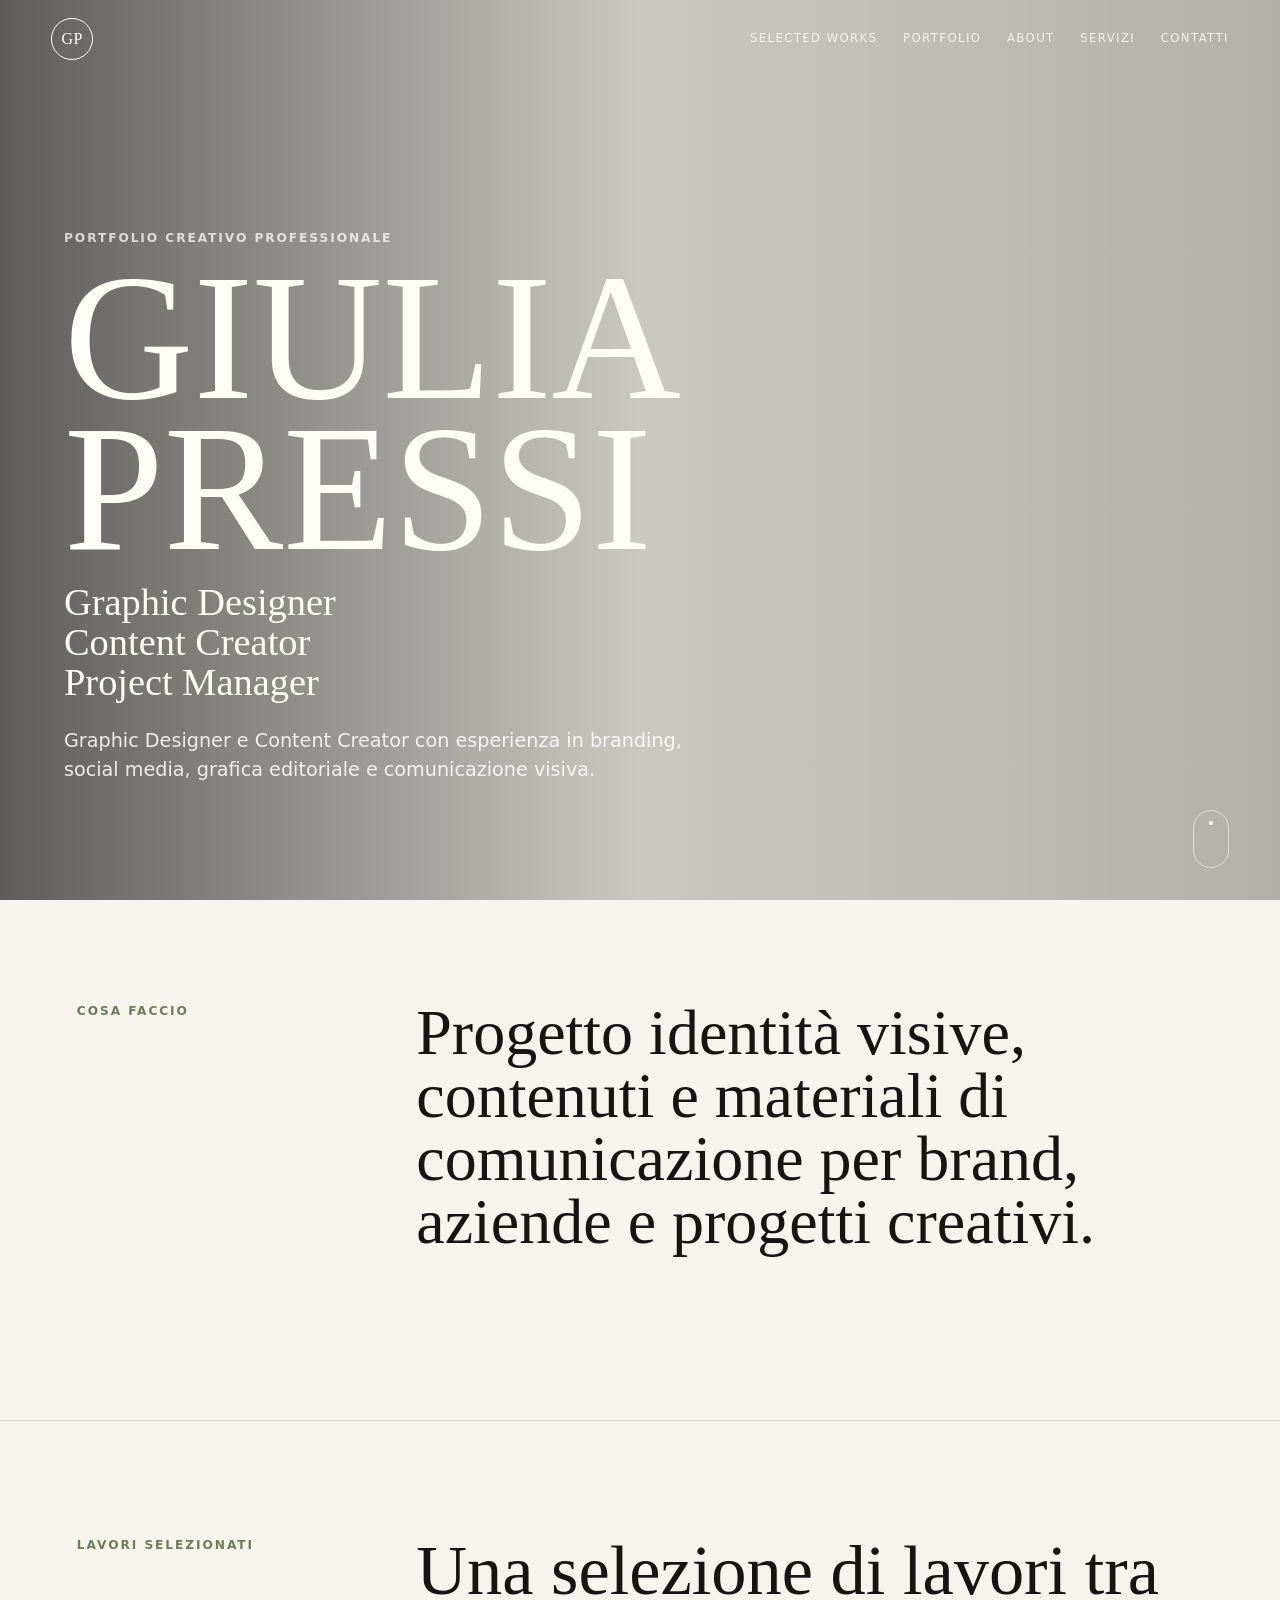
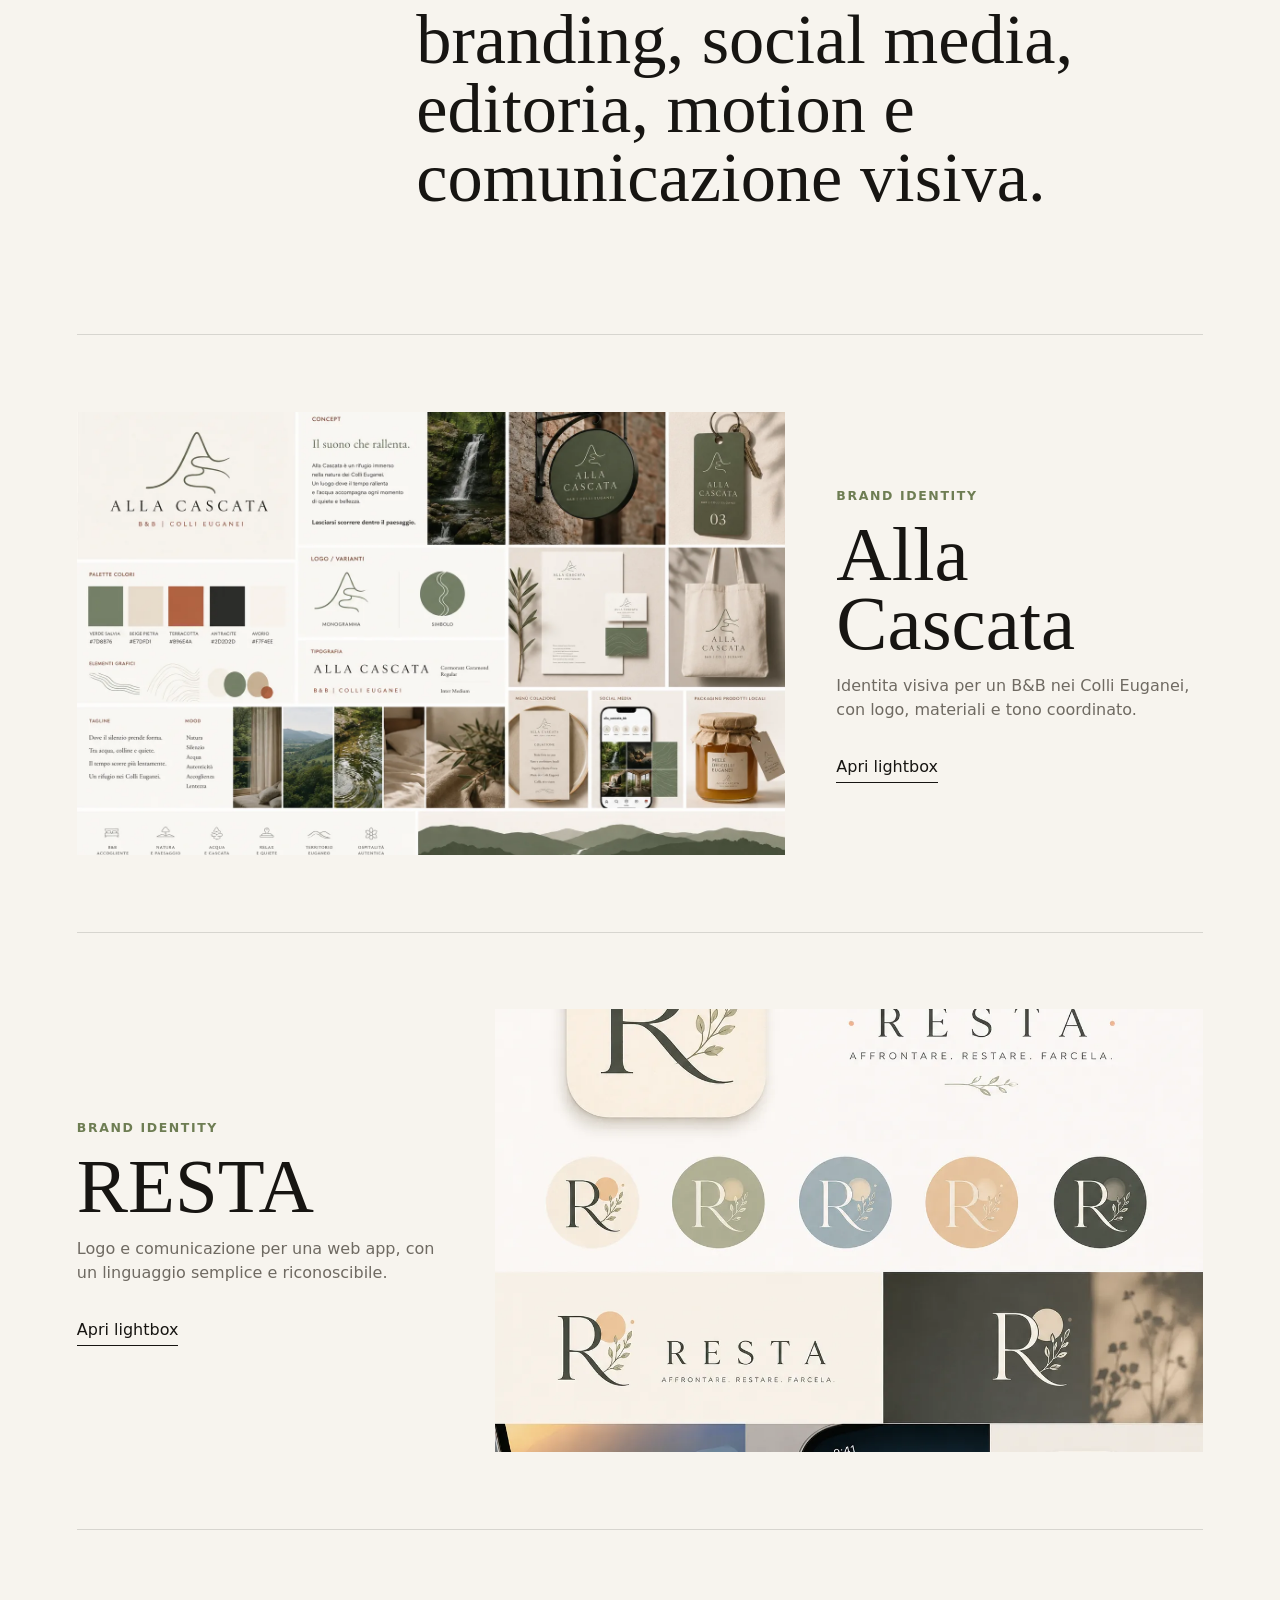
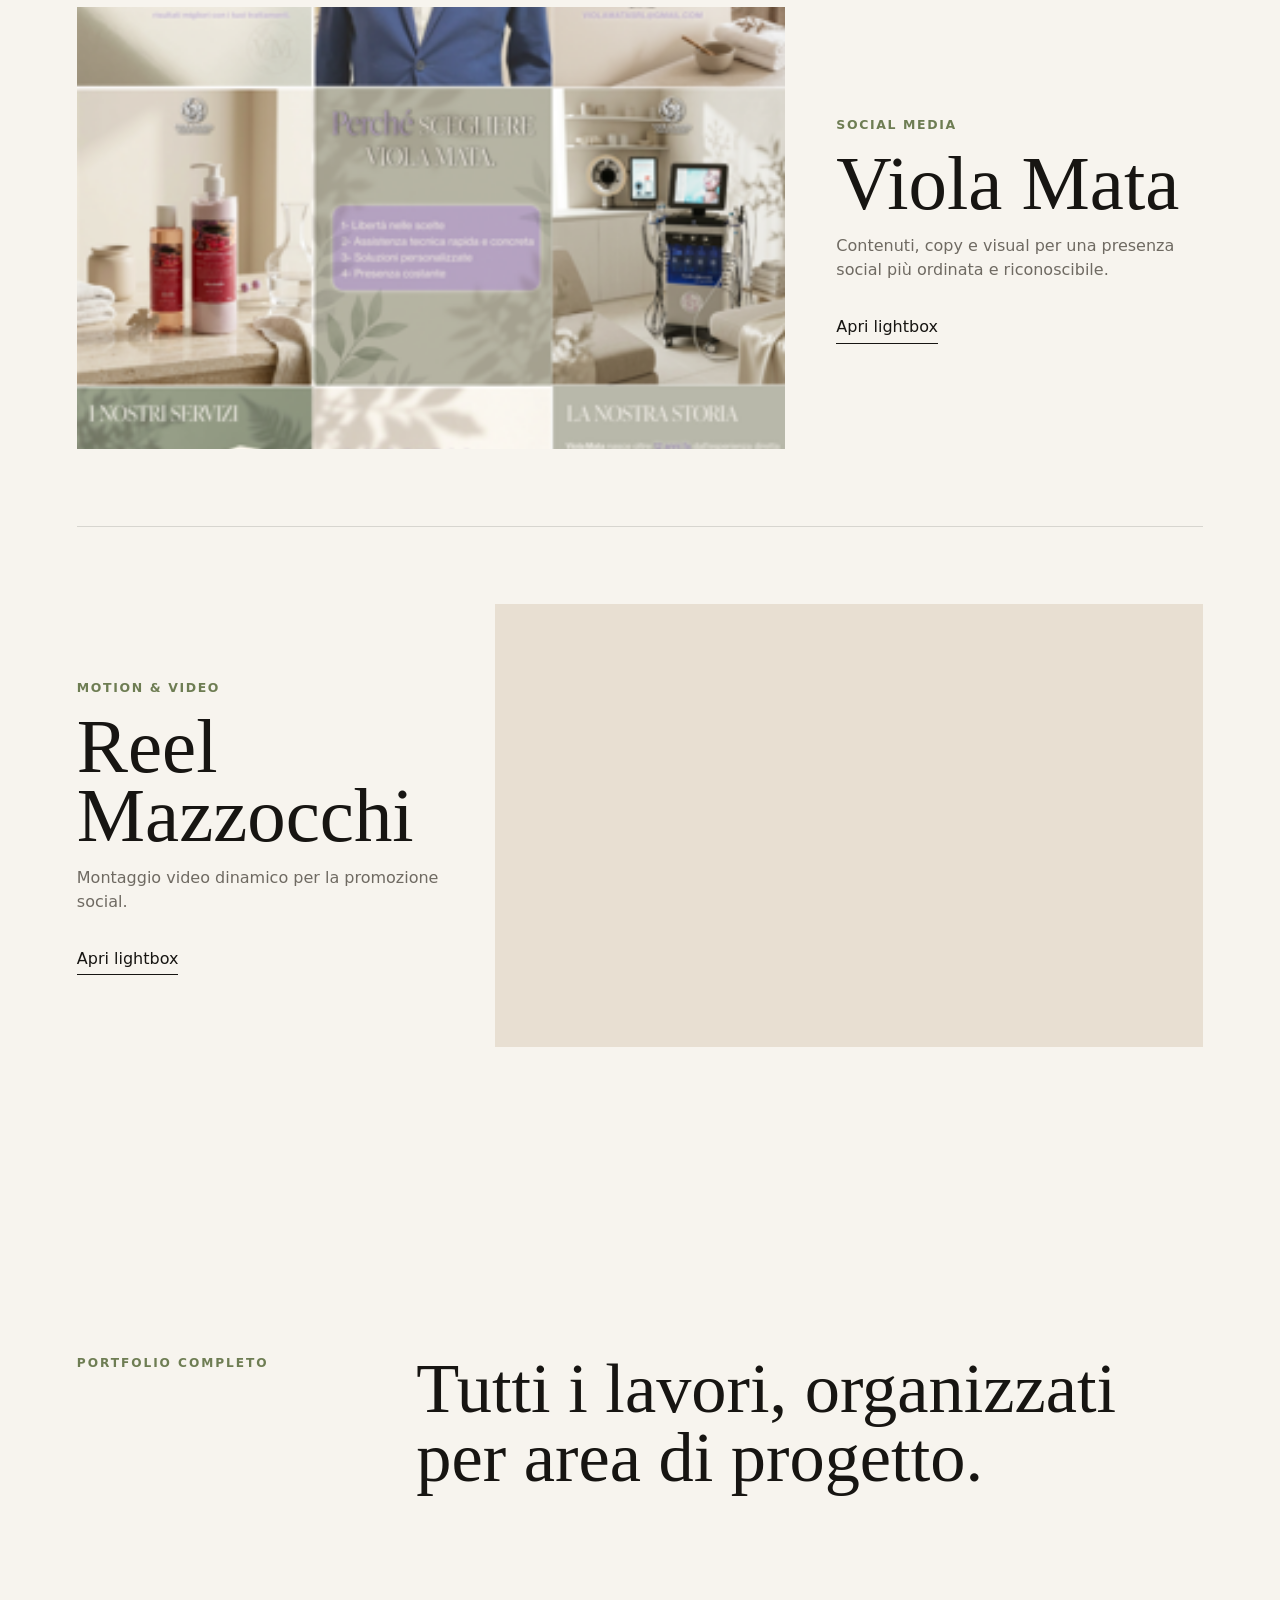
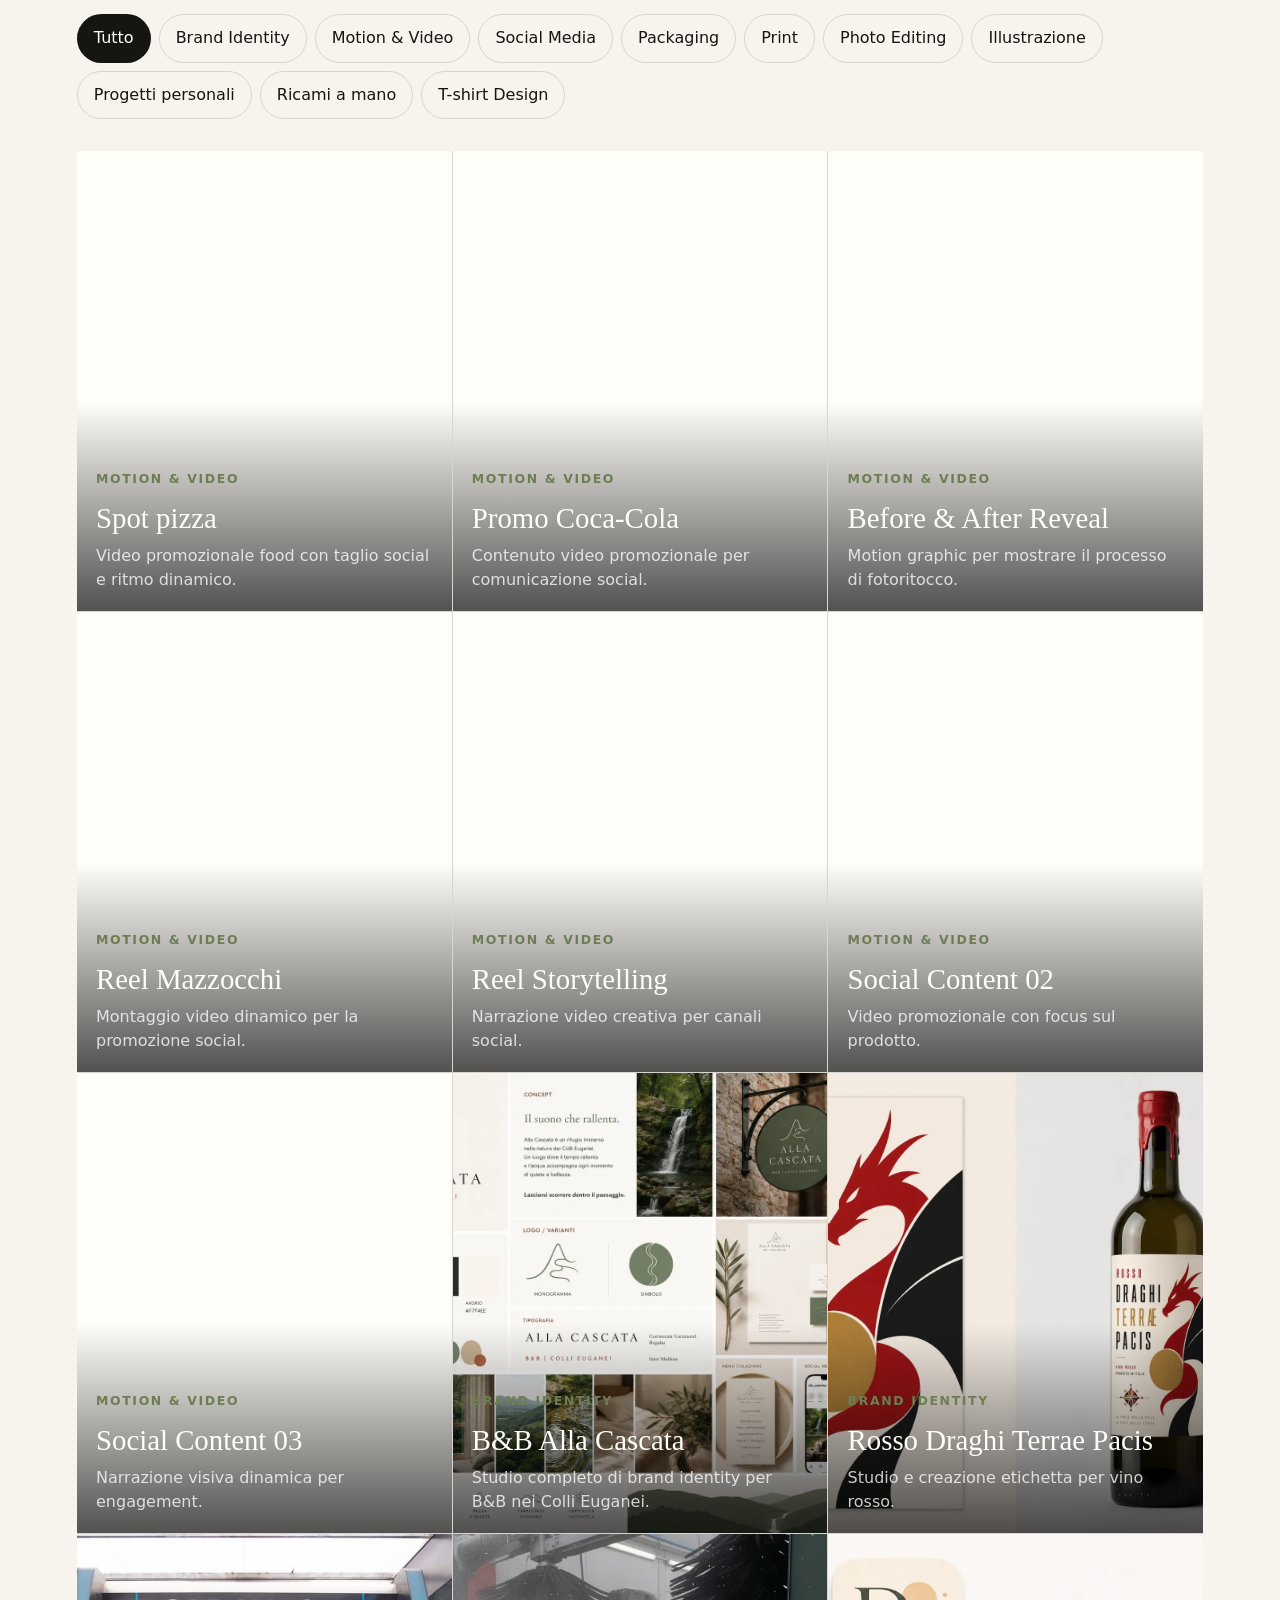
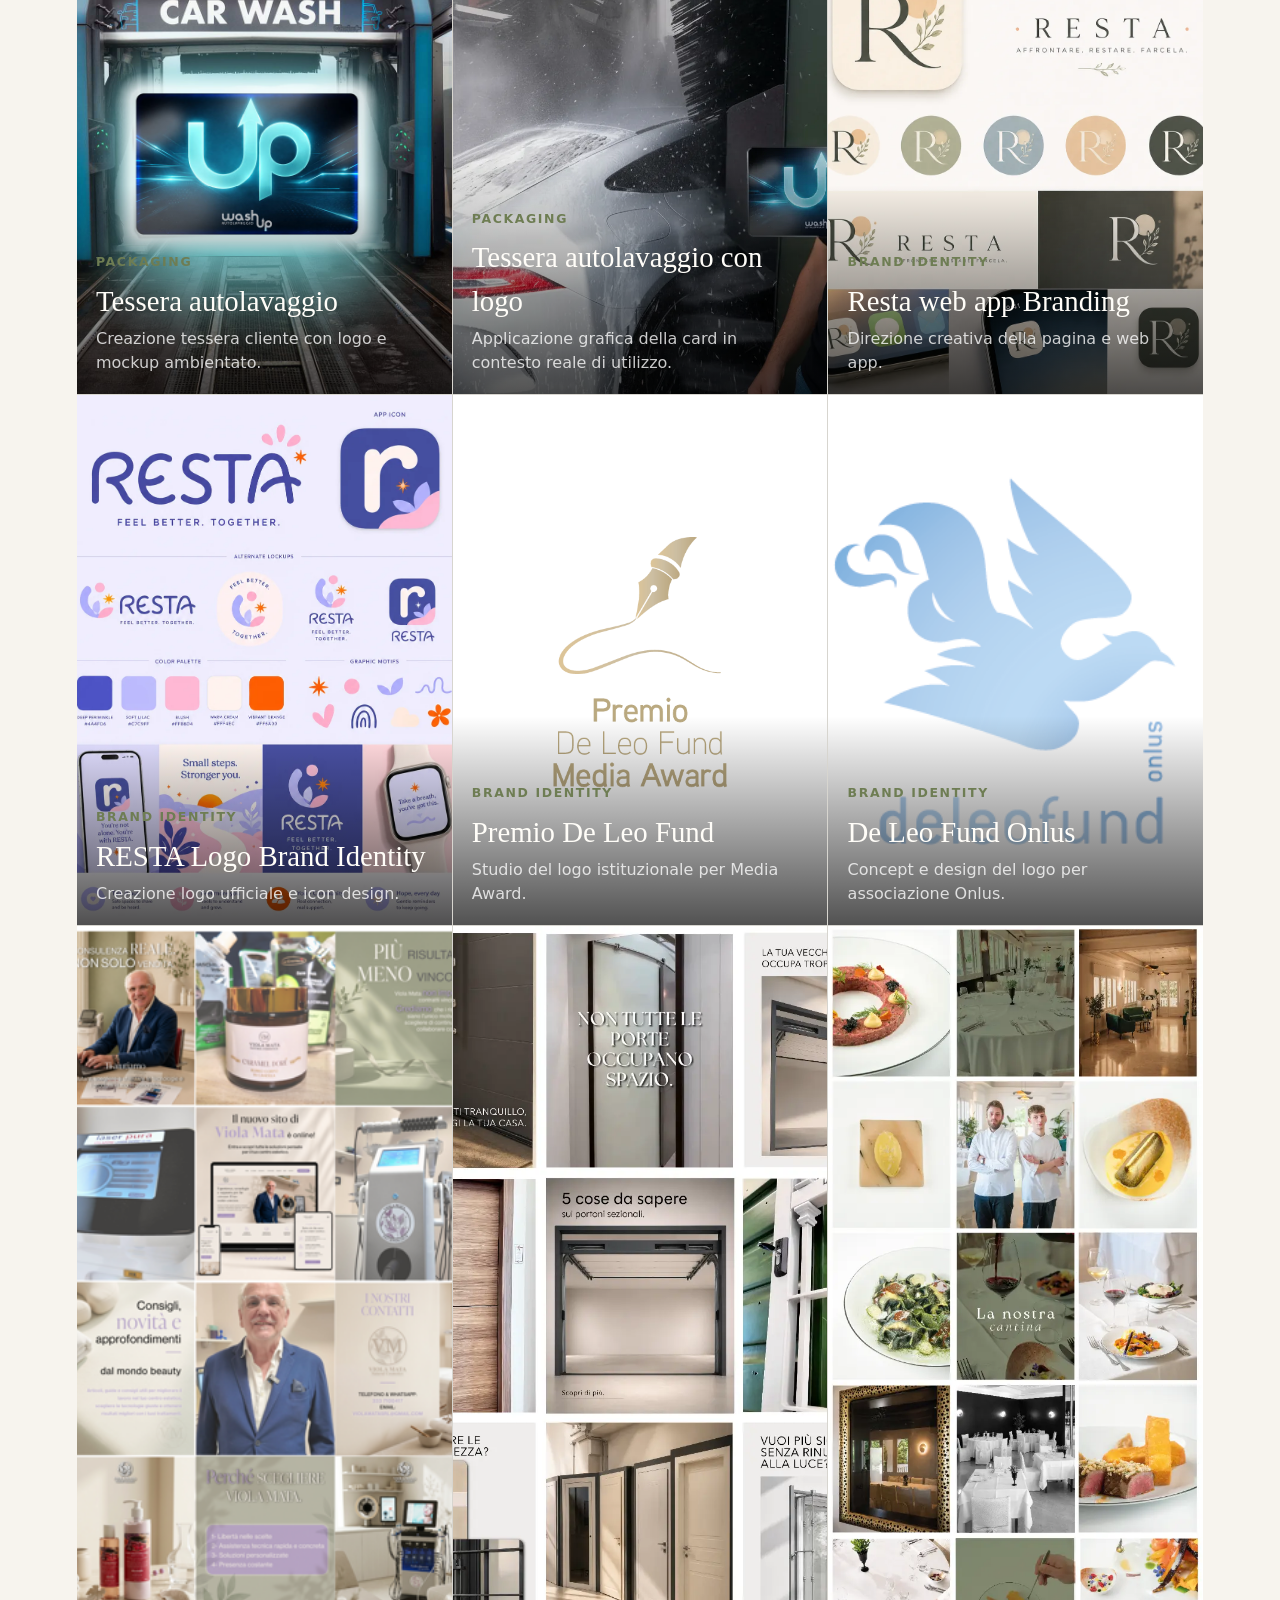
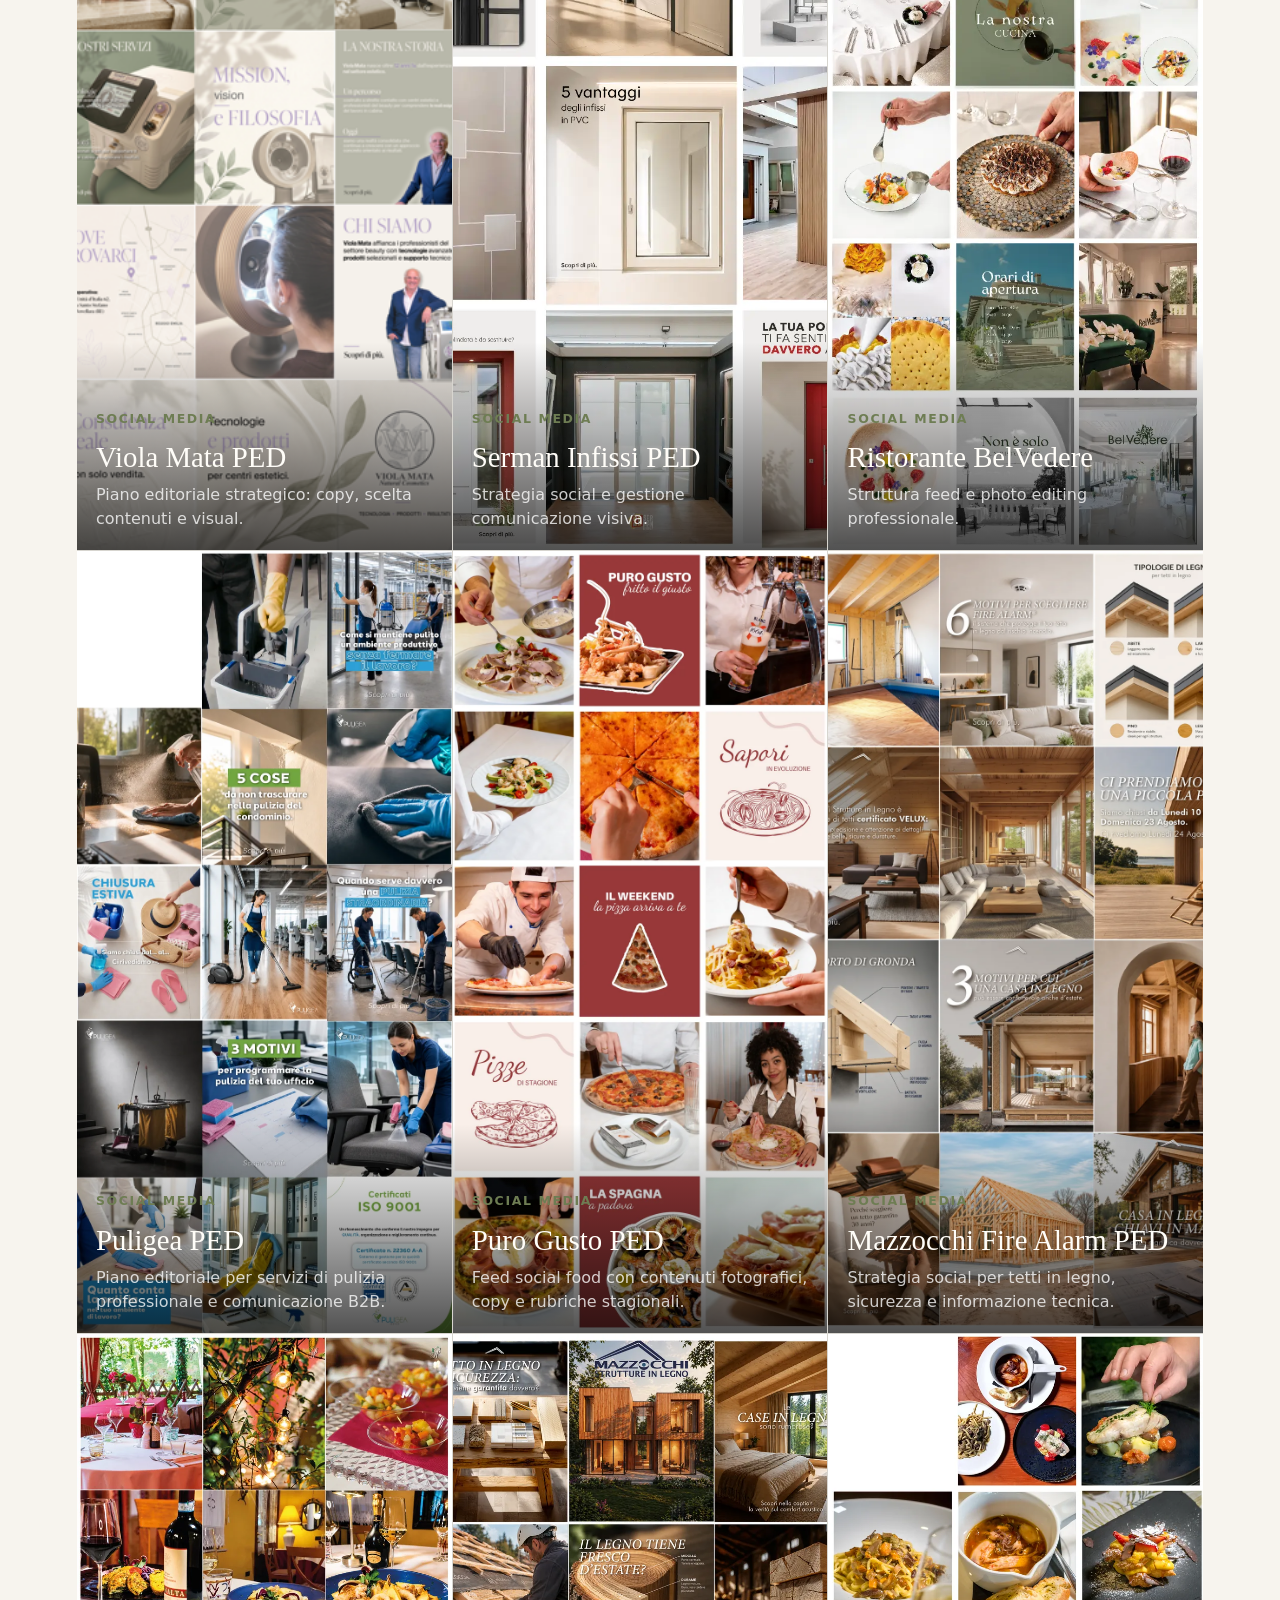
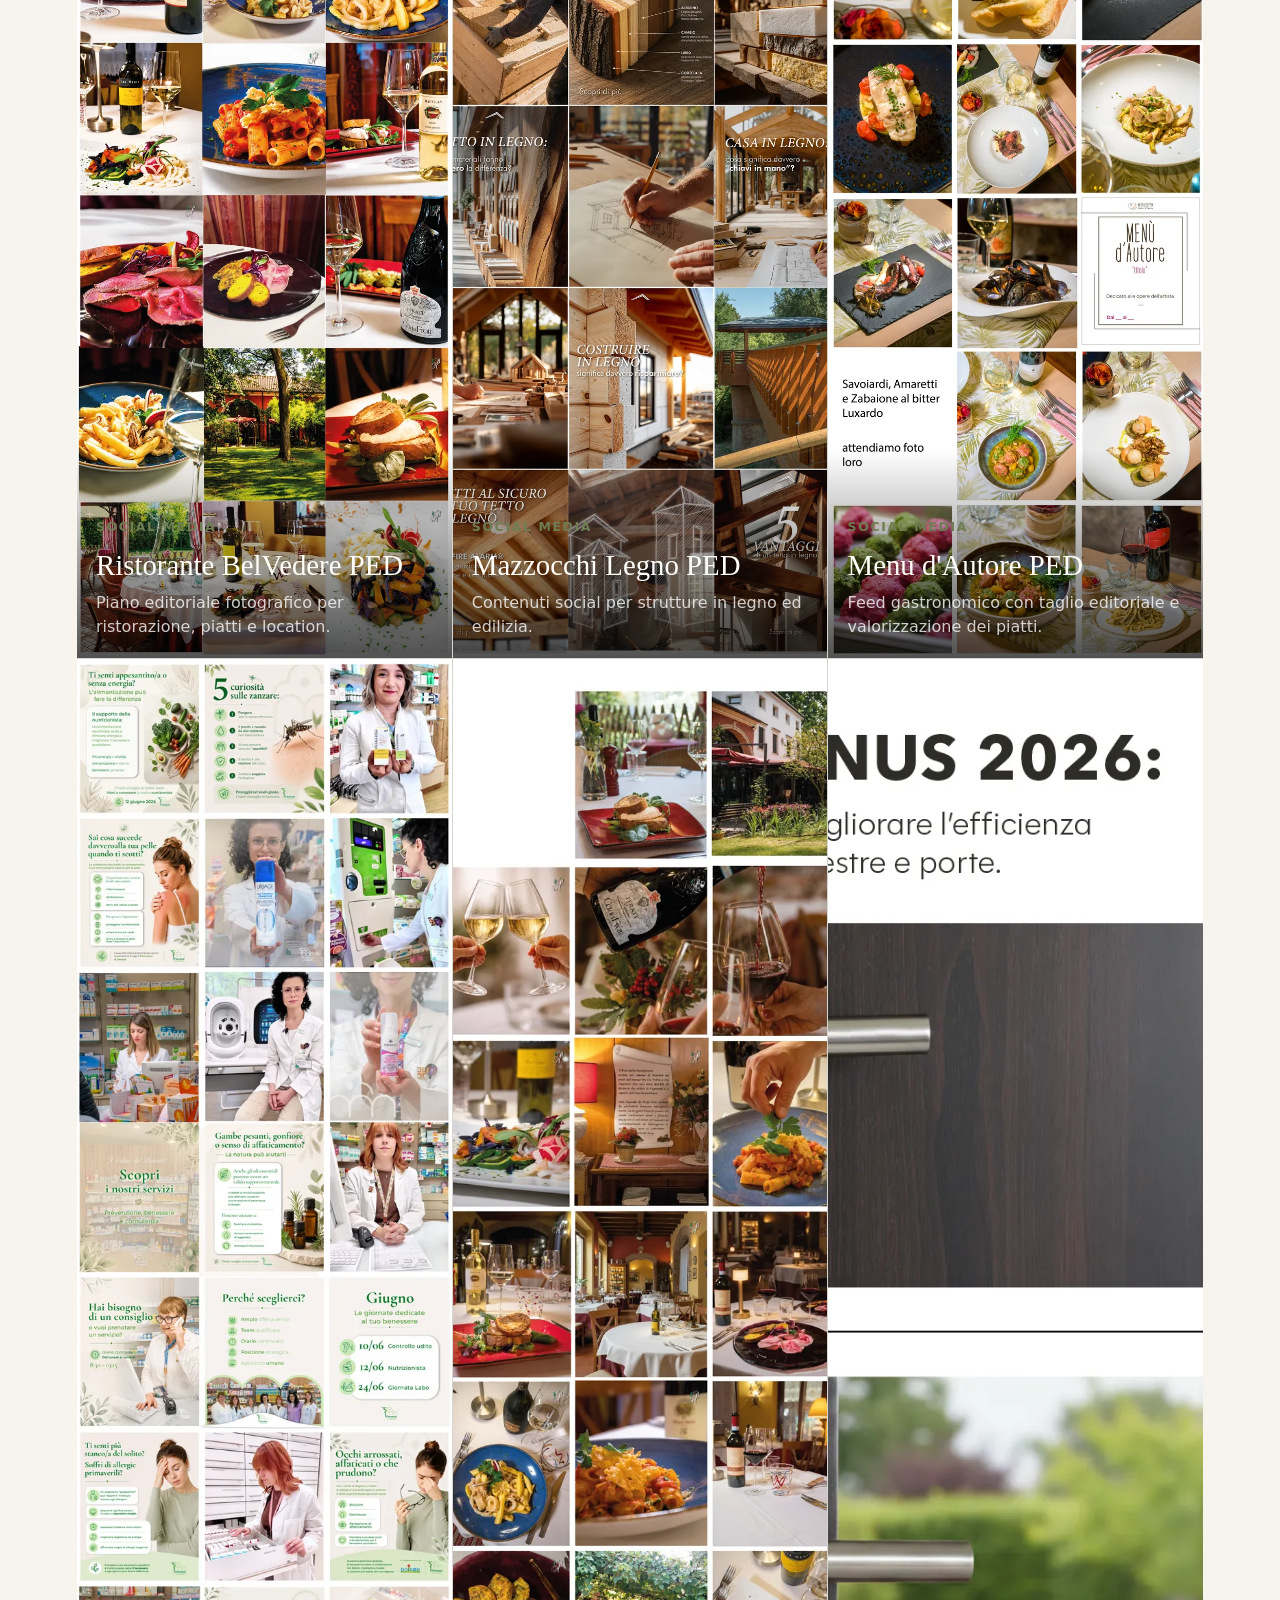
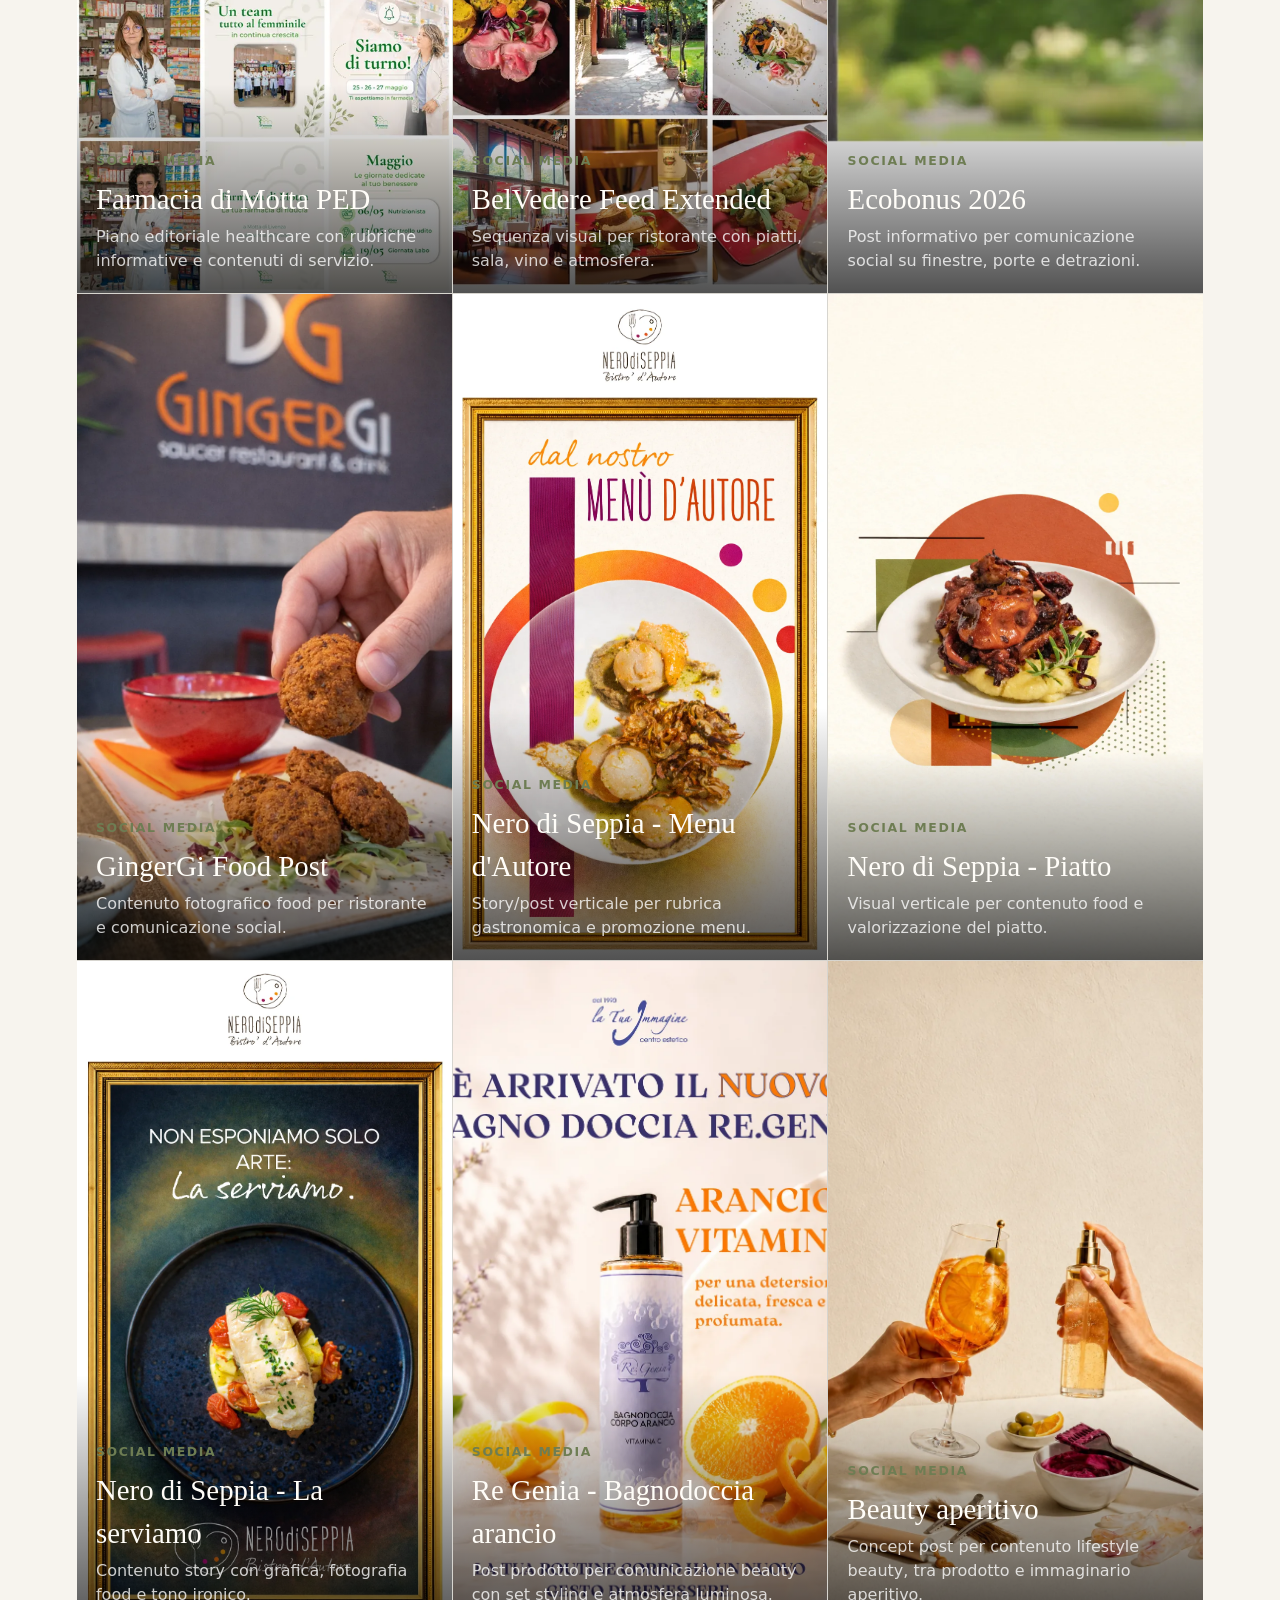
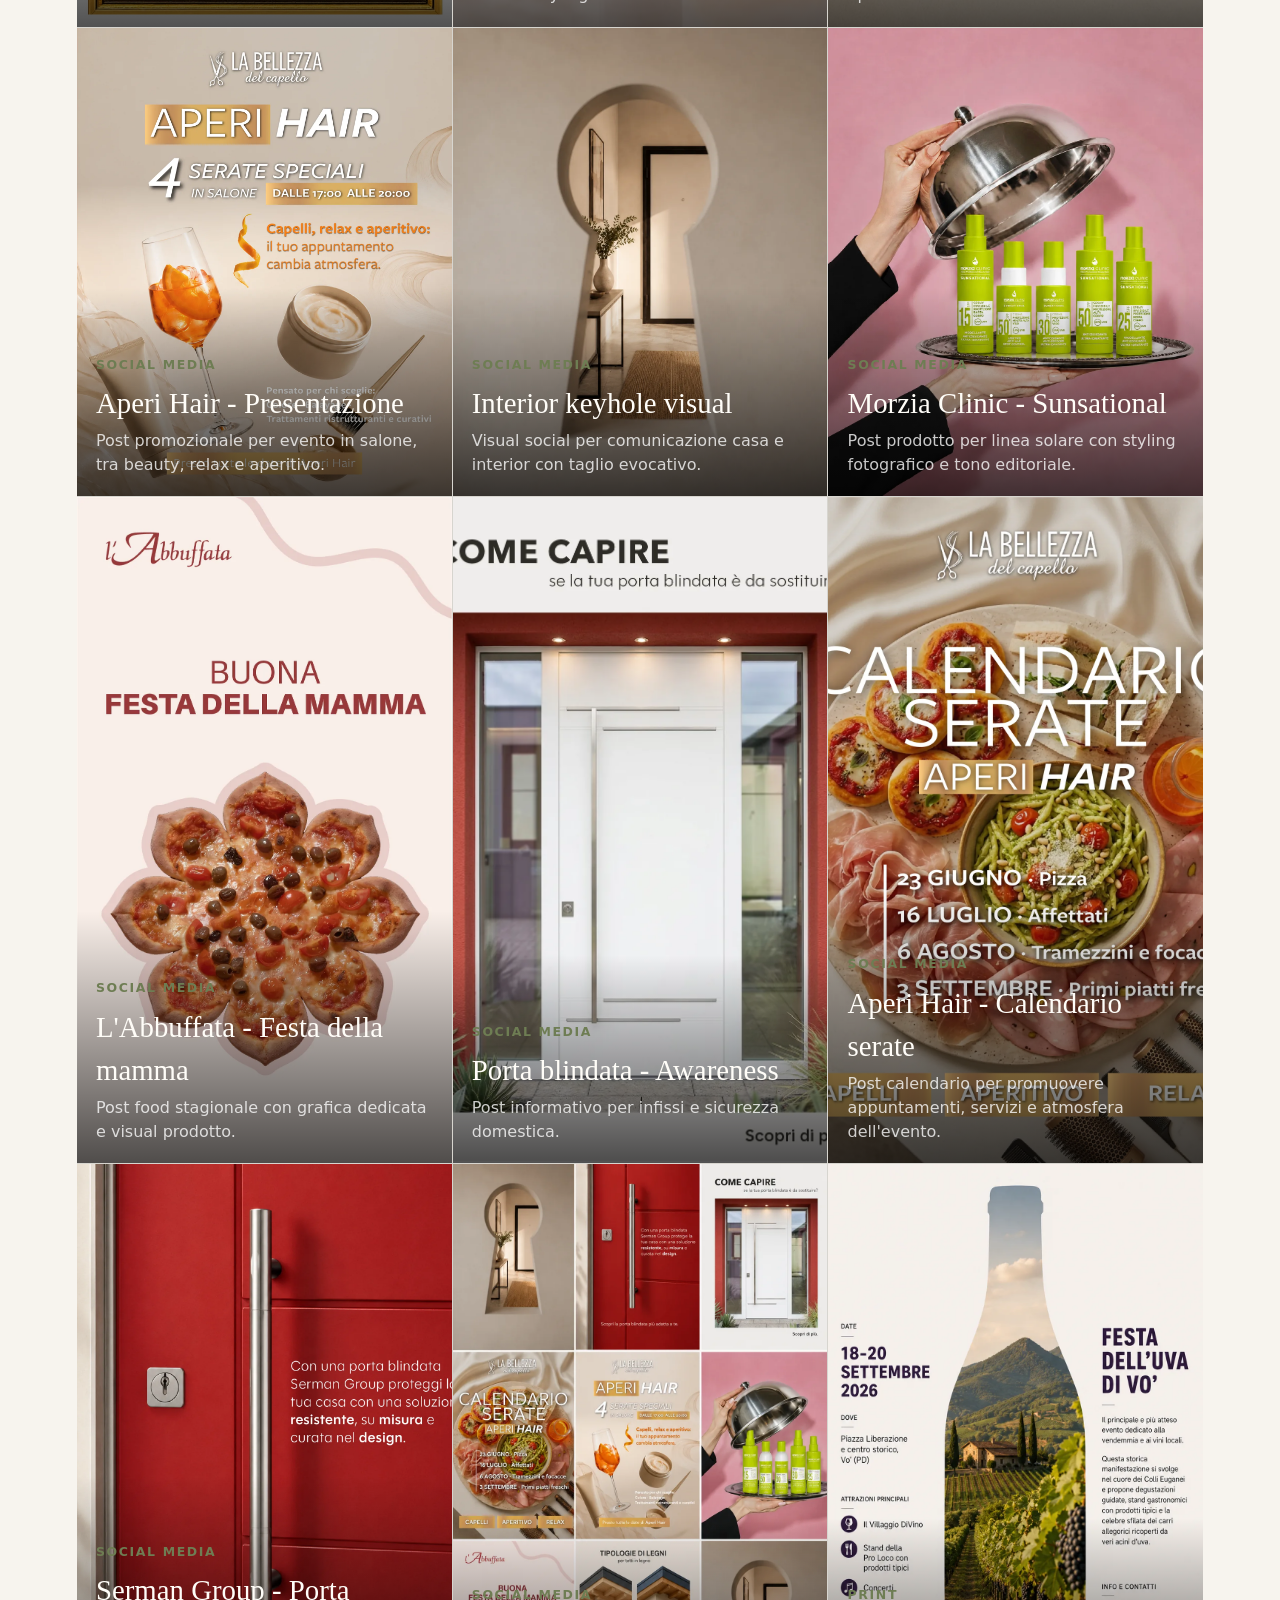
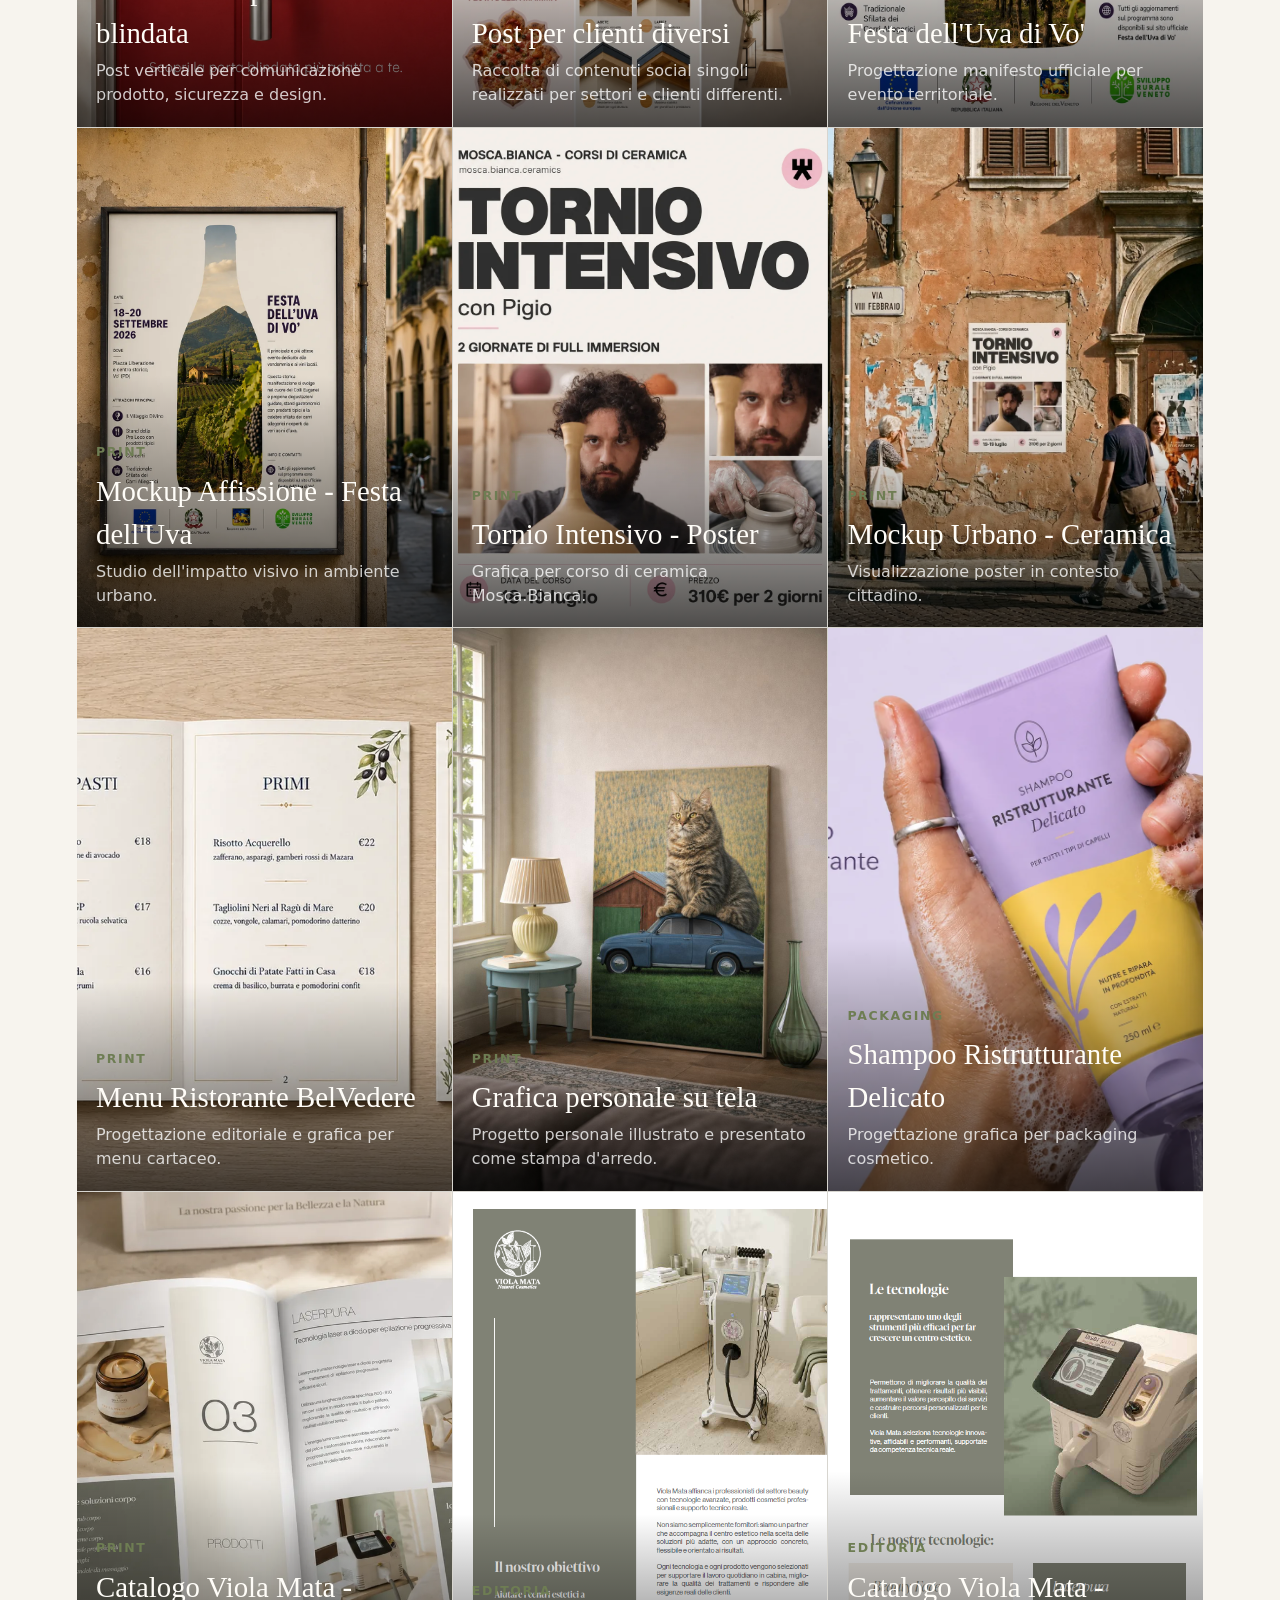
==== commit 956a4ee7: "Fix Italian accents" ====
--- a/index.html
+++ b/index.html
@@ -45,7 +45,7 @@
 
     <section class="intro-band">
       <div class="section-kicker">Cosa faccio</div>
-      <p>Progetto identita visive, contenuti e materiali di comunicazione per brand, aziende e progetti creativi.</p>
+      <p>Progetto identità visive, contenuti e materiali di comunicazione per brand, aziende e progetti creativi.</p>
     </section>
 
     <section class="section selected" id="selected">
@@ -85,7 +85,7 @@
         <div class="feature-copy">
           <span>Social Media</span>
           <h3>Viola Mata</h3>
-          <p>Contenuti, copy e visual per una presenza social piu ordinata e riconoscibile.</p>
+          <p>Contenuti, copy e visual per una presenza social più ordinata e riconoscibile.</p>
           <button class="text-link as-button" type="button" data-lightbox="assets/originals/original-media/JcMfRDvlRgCfgVOk.png">Apri lightbox</button>
         </div>
       </article>
@@ -406,11 +406,11 @@
         </article>
         <article class="work-tile" data-category="personal social illustration" data-lightbox="assets/optimized/assets/illustration/poesie-illustrate-instagram-project.webp">
           <img src="assets/optimized/assets/illustration/poesie-illustrate-instagram-project.webp" alt="Poesie illustrate Instagram project" loading="lazy">
-          <div><span>Progetti personali</span><h3>poesie.illustrate</h3><p>Scrittura, illustrazione, identita visiva e pianificazione social per un progetto personale.</p></div>
+          <div><span>Progetti personali</span><h3>poesie.illustrate</h3><p>Scrittura, illustrazione, identità visiva e pianificazione social per un progetto personale.</p></div>
         </article>
         <article class="work-tile" data-category="personal photo social" data-lightbox="assets/optimized/assets/illustration/scaladomestica-instagram.webp">
           <img src="assets/optimized/assets/illustration/scaladomestica-instagram.webp" alt="scaladomestica progetto fotografico surreale su Instagram" loading="lazy">
-          <div><span>Progetti personali</span><h3>scaladomestica</h3><p>Progetto artistico fotografico: immagini surreali per raccontare concetti ordinari, quotidianita e bellezza.</p></div>
+          <div><span>Progetti personali</span><h3>scaladomestica</h3><p>Progetto artistico fotografico: immagini surreali per raccontare concetti ordinari, quotidianità e bellezza.</p></div>
         </article>
         <article class="work-tile" data-category="illustration" data-lightbox="assets/optimized/assets/illustration/acquerelli-cocktail.webp">
           <img src="assets/optimized/assets/illustration/acquerelli-cocktail.webp" alt="Acquerelli cocktail incorniciati" loading="lazy">
@@ -424,8 +424,8 @@
           <img src="assets/optimized/assets/illustration/ricami-a-mano.webp" alt="Ricami a mano su tessuto" loading="lazy">
           <div><span>Ricami a mano</span><h3>Ricami a mano</h3><p>Serie di ricami realizzati a mano su tessuto, tra soggetti illustrati e dettagli decorativi.</p></div>
         </article>
-        <article class="work-tile" data-category="embroidery personal" data-lightbox="assets/optimized/assets/illustration/ricami-floreali-piu-gentilezza.webp">
-          <img src="assets/optimized/assets/illustration/ricami-floreali-piu-gentilezza.webp" alt="Ricami floreali e scritta Piu gentilezza" loading="lazy">
+        <article class="work-tile" data-category="embroidery personal" data-lightbox="assets/optimized/assets/illustration/ricami-floreali-più-gentilezza.webp">
+          <img src="assets/optimized/assets/illustration/ricami-floreali-più-gentilezza.webp" alt="Ricami floreali e scritta Più gentilezza" loading="lazy">
           <div><span>Ricami a mano</span><h3>Ricami floreali</h3><p>Composizioni ricamate a mano con soggetti botanici, dettagli illustrati e lettering su tessuto.</p></div>
         </article>
         <article class="work-tile" data-category="embroidery personal" data-lightbox="assets/optimized/assets/illustration/ricami-pop-personali.webp">
@@ -463,7 +463,7 @@
       <div class="merch-copy reveal">
         <p class="section-kicker">Nuova categoria</p>
         <h2>T-shirt Design & Custom Merch</h2>
-        <p>Progettazione di t-shirt personalizzate, merchandising creativo e grafiche originali che uniscono ironia, cultura pop e identita visiva.</p>
+        <p>Progettazione di t-shirt personalizzate, merchandising creativo e grafiche originali che uniscono ironia, cultura pop e identità visiva.</p>
       </div>
       <div class="merch-strip reveal">
         <button class="merch-shot" data-lightbox="assets/optimized/assets/tshirt/tshirt-chimichurri-large.webp"><img src="assets/optimized/assets/tshirt/tshirt-chimichurri-large.webp" alt="Mockup t-shirt Chimichurri" loading="lazy"></button>
@@ -478,8 +478,8 @@
       </div>
       <div class="about-copy reveal">
         <p class="section-kicker">About</p>
-        <h2>Sono una designer multidisciplinare con piu di 10 anni di esperienza.</h2>
-        <p>Sono una designer multidisciplinare. Unisco metodo progettuale, sensibilita visiva e attenzione al dettaglio per creare identita, contenuti e materiali capaci di raccontare un progetto in modo chiaro e riconoscibile.</p>
+        <h2>Sono una designer multidisciplinare con più di 10 anni di esperienza.</h2>
+        <p>Sono una designer multidisciplinare. Unisco metodo progettuale, sensibilità visiva e attenzione al dettaglio per creare identità, contenuti e materiali capaci di raccontare un progetto in modo chiaro e riconoscibile.</p>
         <p>Mi occupo di graphic design, branding, social media, fotografia, motion, AI creativa e project management. Seguo i progetti con attenzione, dalla prima idea fino ai materiali finali.</p>
       </div>
     </section>
@@ -512,8 +512,8 @@
         <article><span>03</span><h3>Social Media Strategy</h3><p>Piani editoriali, rubriche, copy, feed e direzione contenuti.</p></article>
         <article><span>04</span><h3>Motion Design</h3><p>Reel, animazioni, reveal e contenuti video social.</p></article>
         <article><span>05</span><h3>Photo Editing</h3><p>Post-produzione, compositing, ambientazioni e visual AI-assisted.</p></article>
-        <article><span>06</span><h3>Direzione creativa</h3><p>Coordinamento visivo e scelta del linguaggio piu adatto al progetto.</p></article>
-        <article><span>07</span><h3>Project Management</h3><p>Organizzazione, priorita, workflow e controllo della qualita.</p></article>
+        <article><span>06</span><h3>Direzione creativa</h3><p>Coordinamento visivo e scelta del linguaggio più adatto al progetto.</p></article>
+        <article><span>07</span><h3>Project Management</h3><p>Organizzazione, priorità, workflow e controllo della qualità.</p></article>
         <article><span>08</span><h3>Workflow creativo con AI</h3><p>Uso dell'AI come supporto per concept, bozze e produzione visual.</p></article>
         <article><span>09</span><h3>Custom Merch & T-shirt Design</h3><p>Grafiche originali per prodotti personalizzati e capsule creative.</p></article>
       </div>
@@ -521,7 +521,7 @@
 
     <section class="contact" id="contact">
       <p class="section-kicker">Contact</p>
-      <h2>Hai un progetto da sviluppare o una comunicazione da rendere piu chiara?</h2>
+      <h2>Hai un progetto da sviluppare o una comunicazione da rendere più chiara?</h2>
       <a href="mailto:pressigiulia@gmail.com">pressigiulia@gmail.com</a>
     </section>
   </main>
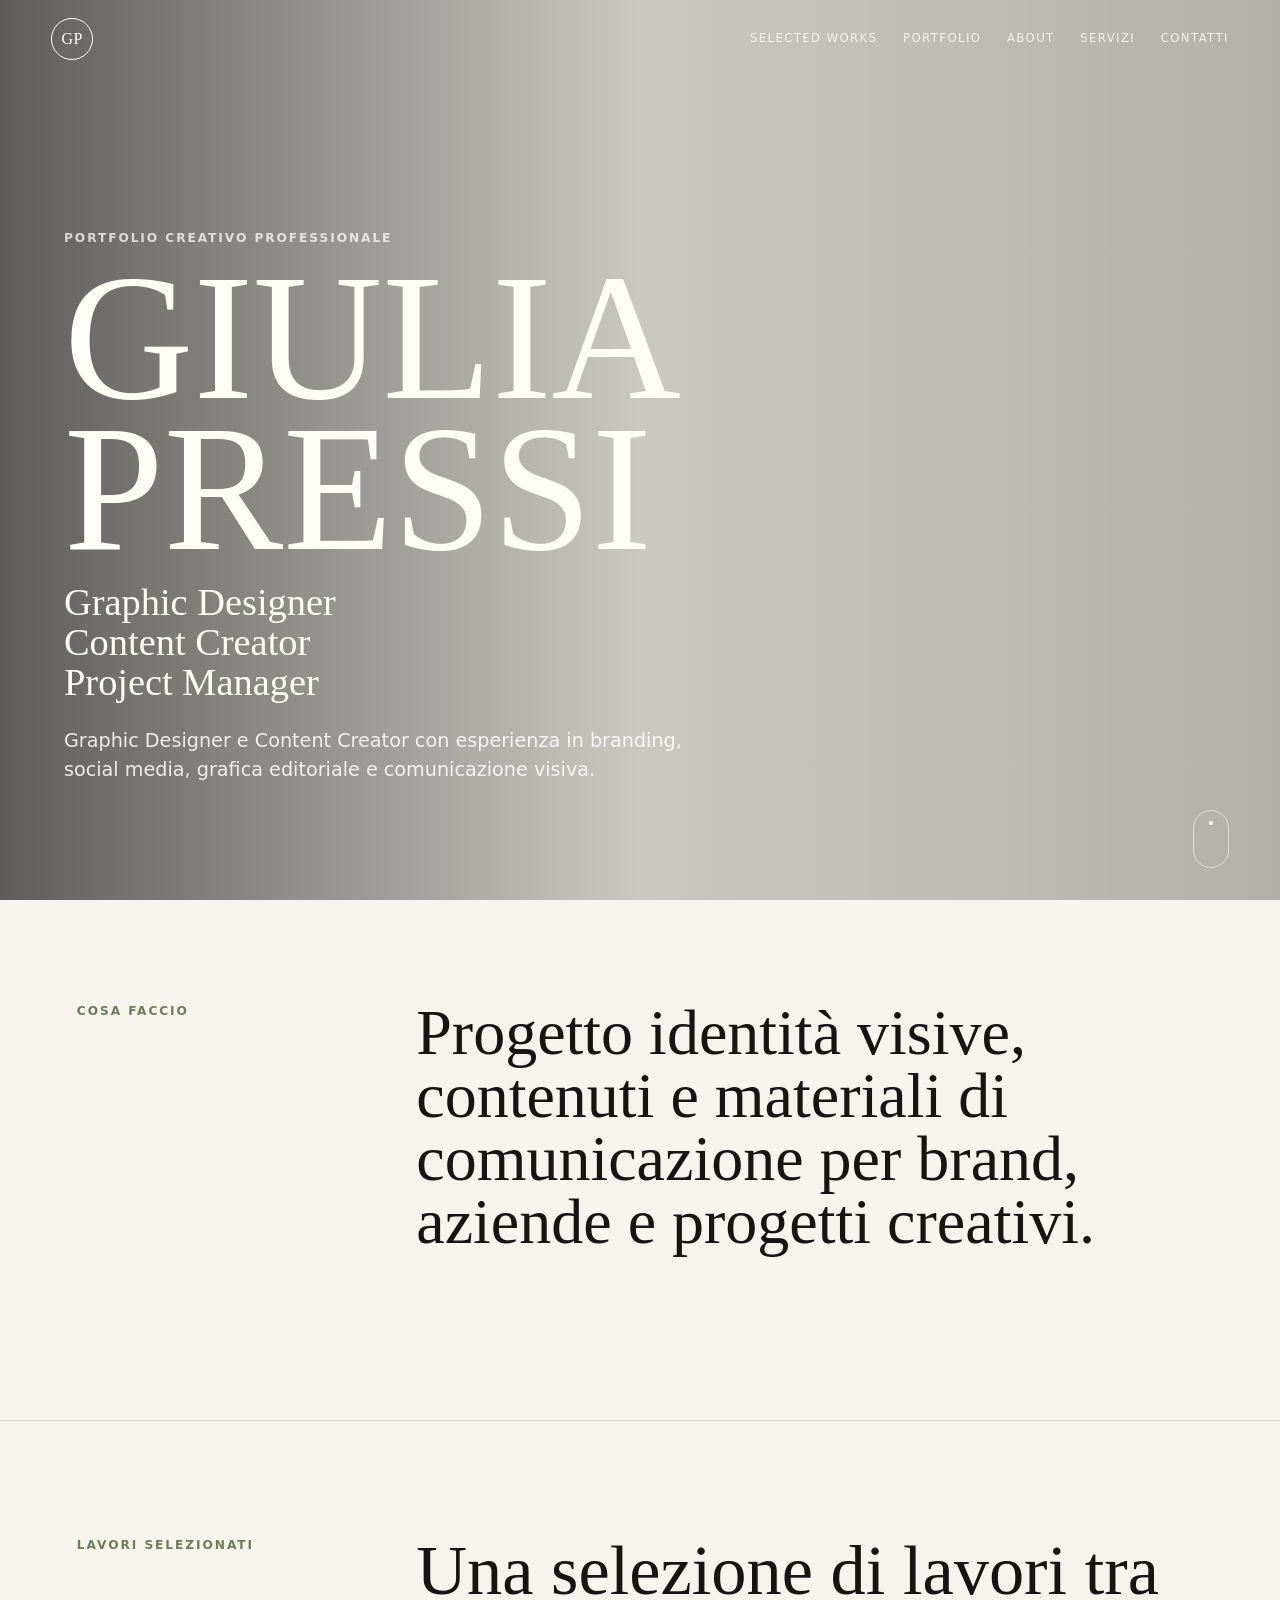
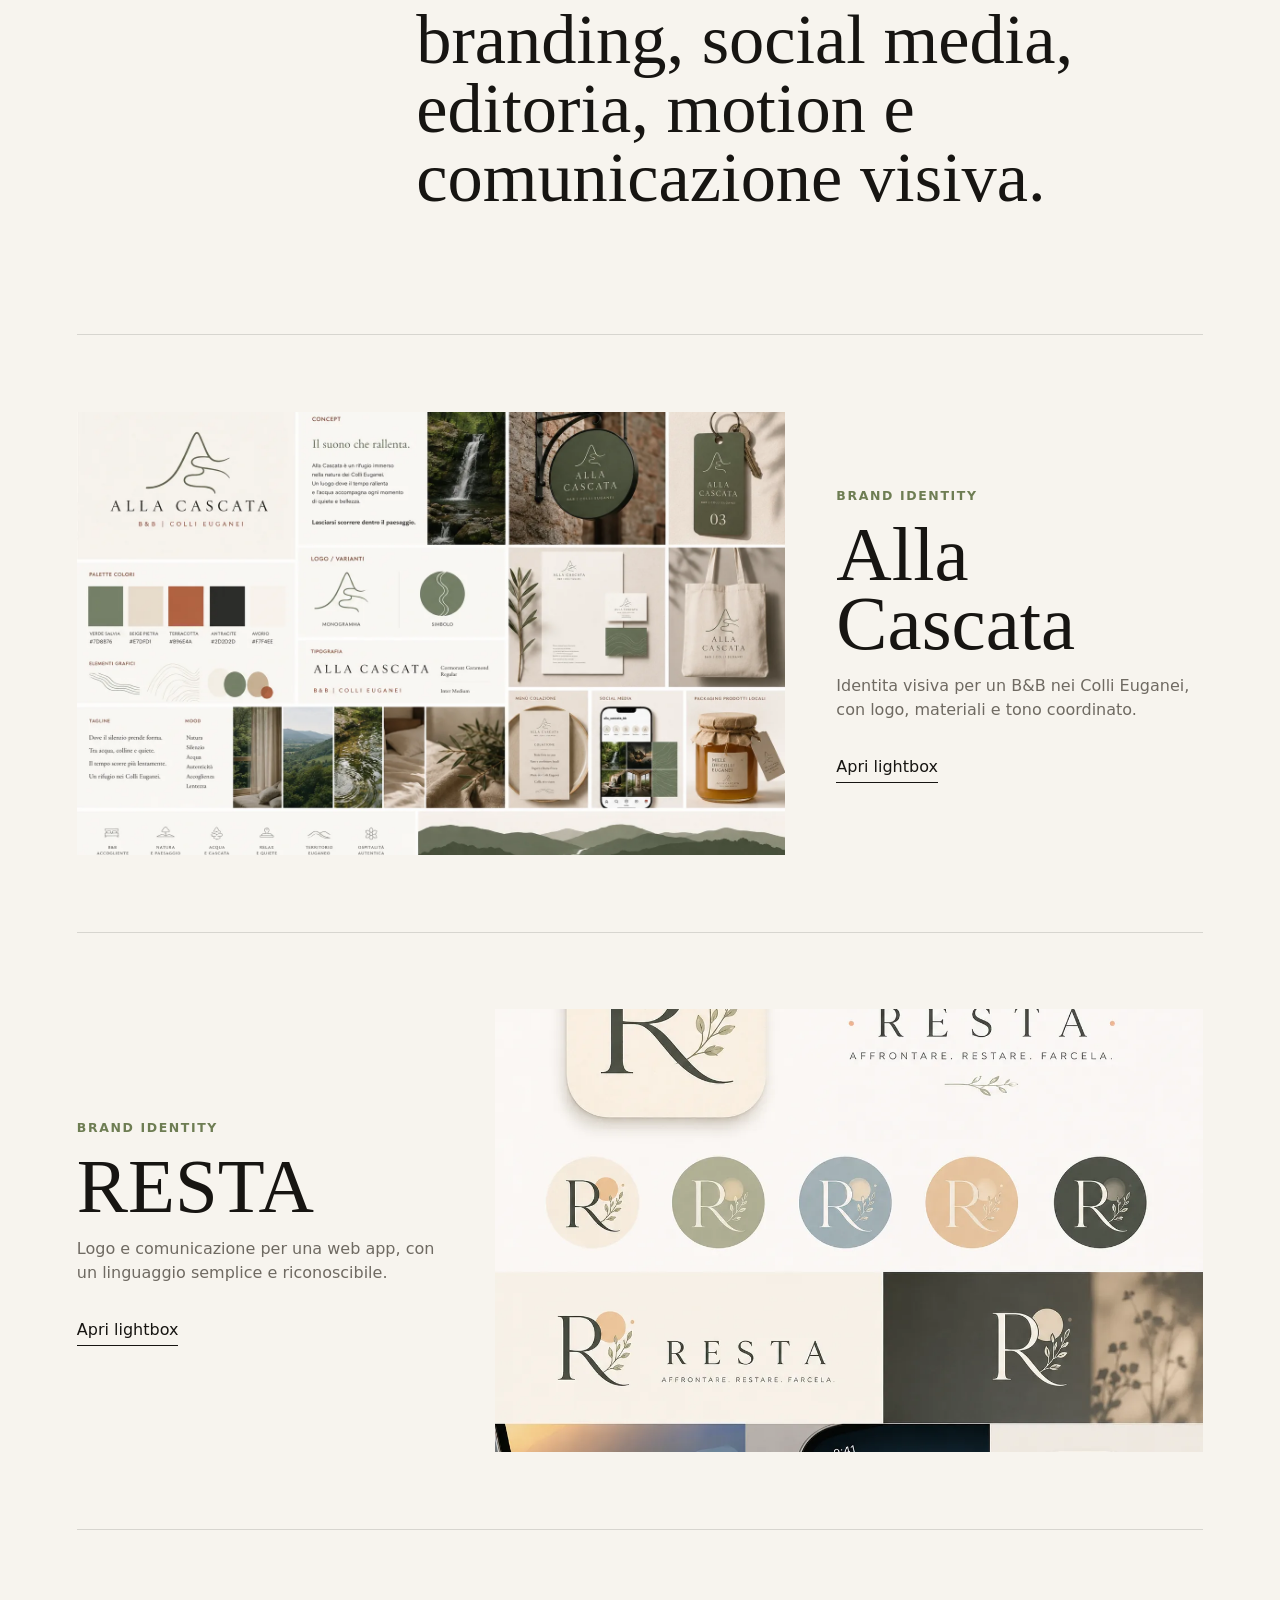
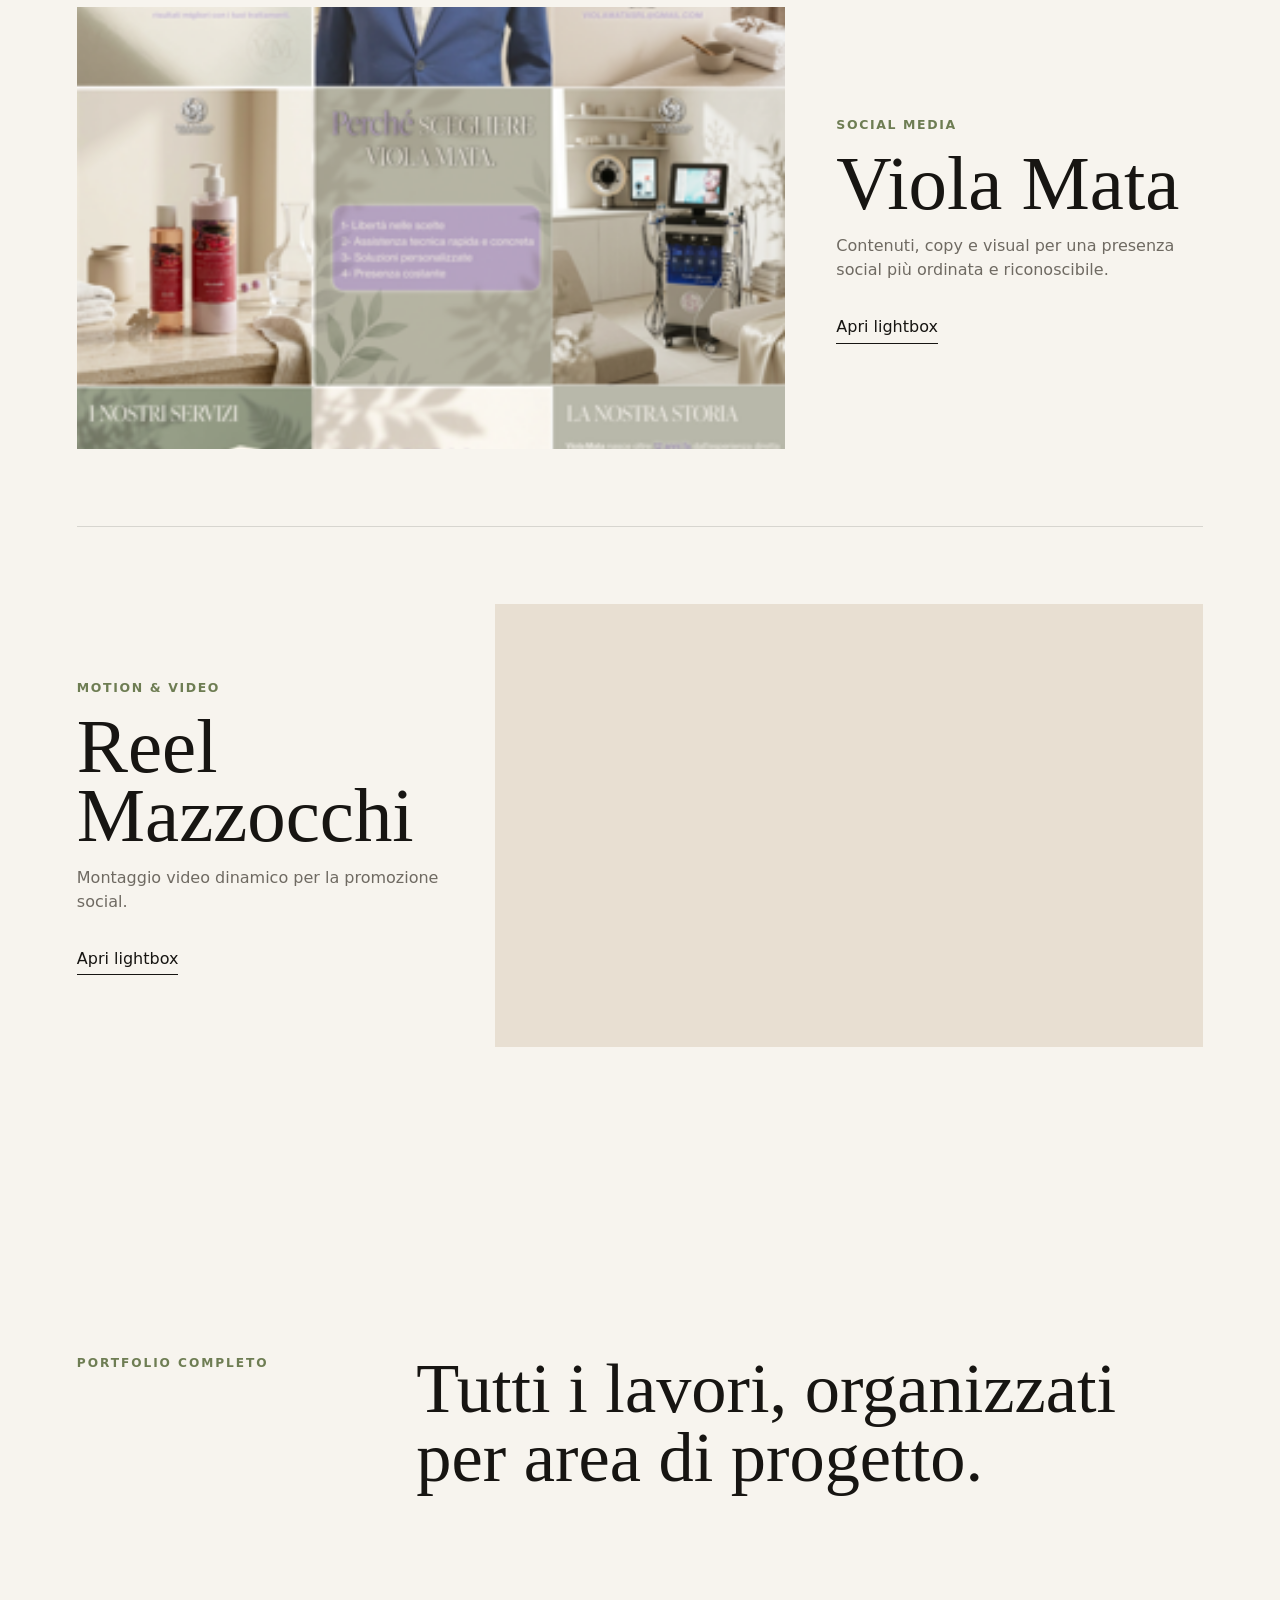
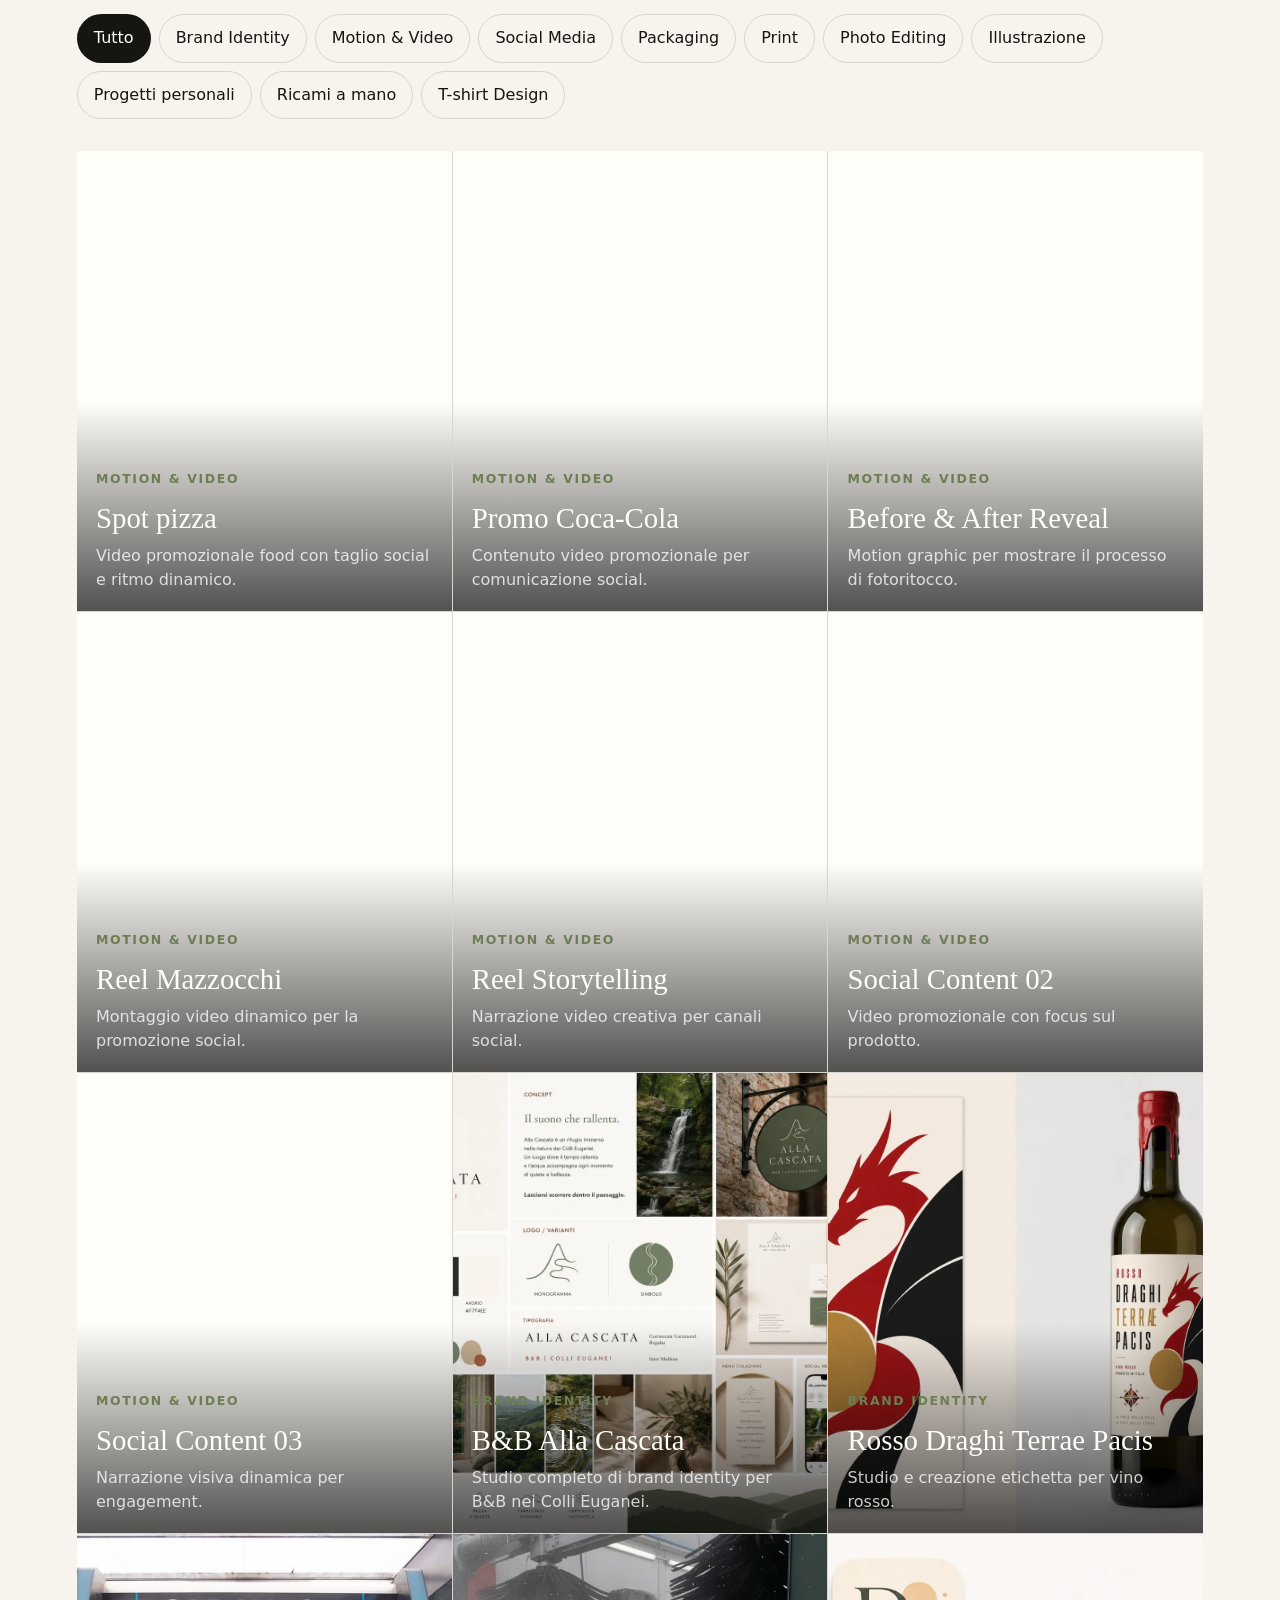
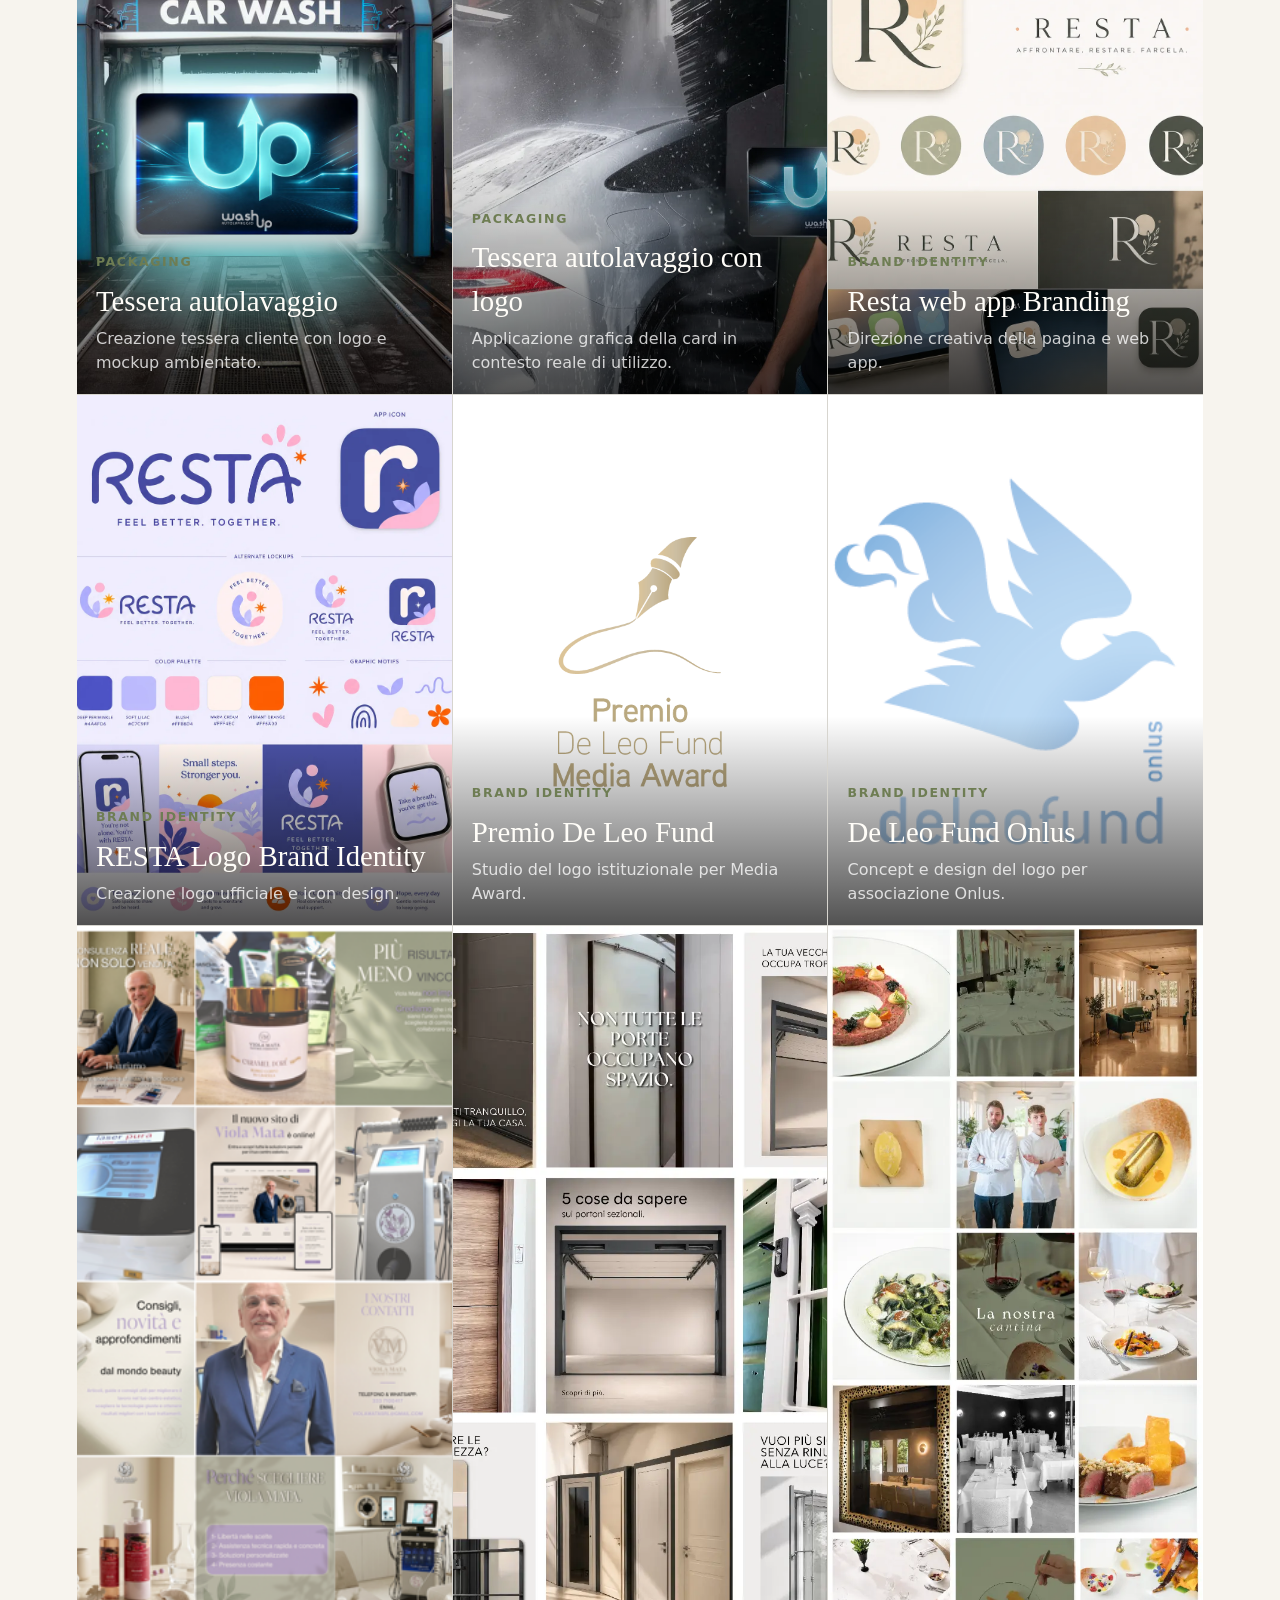
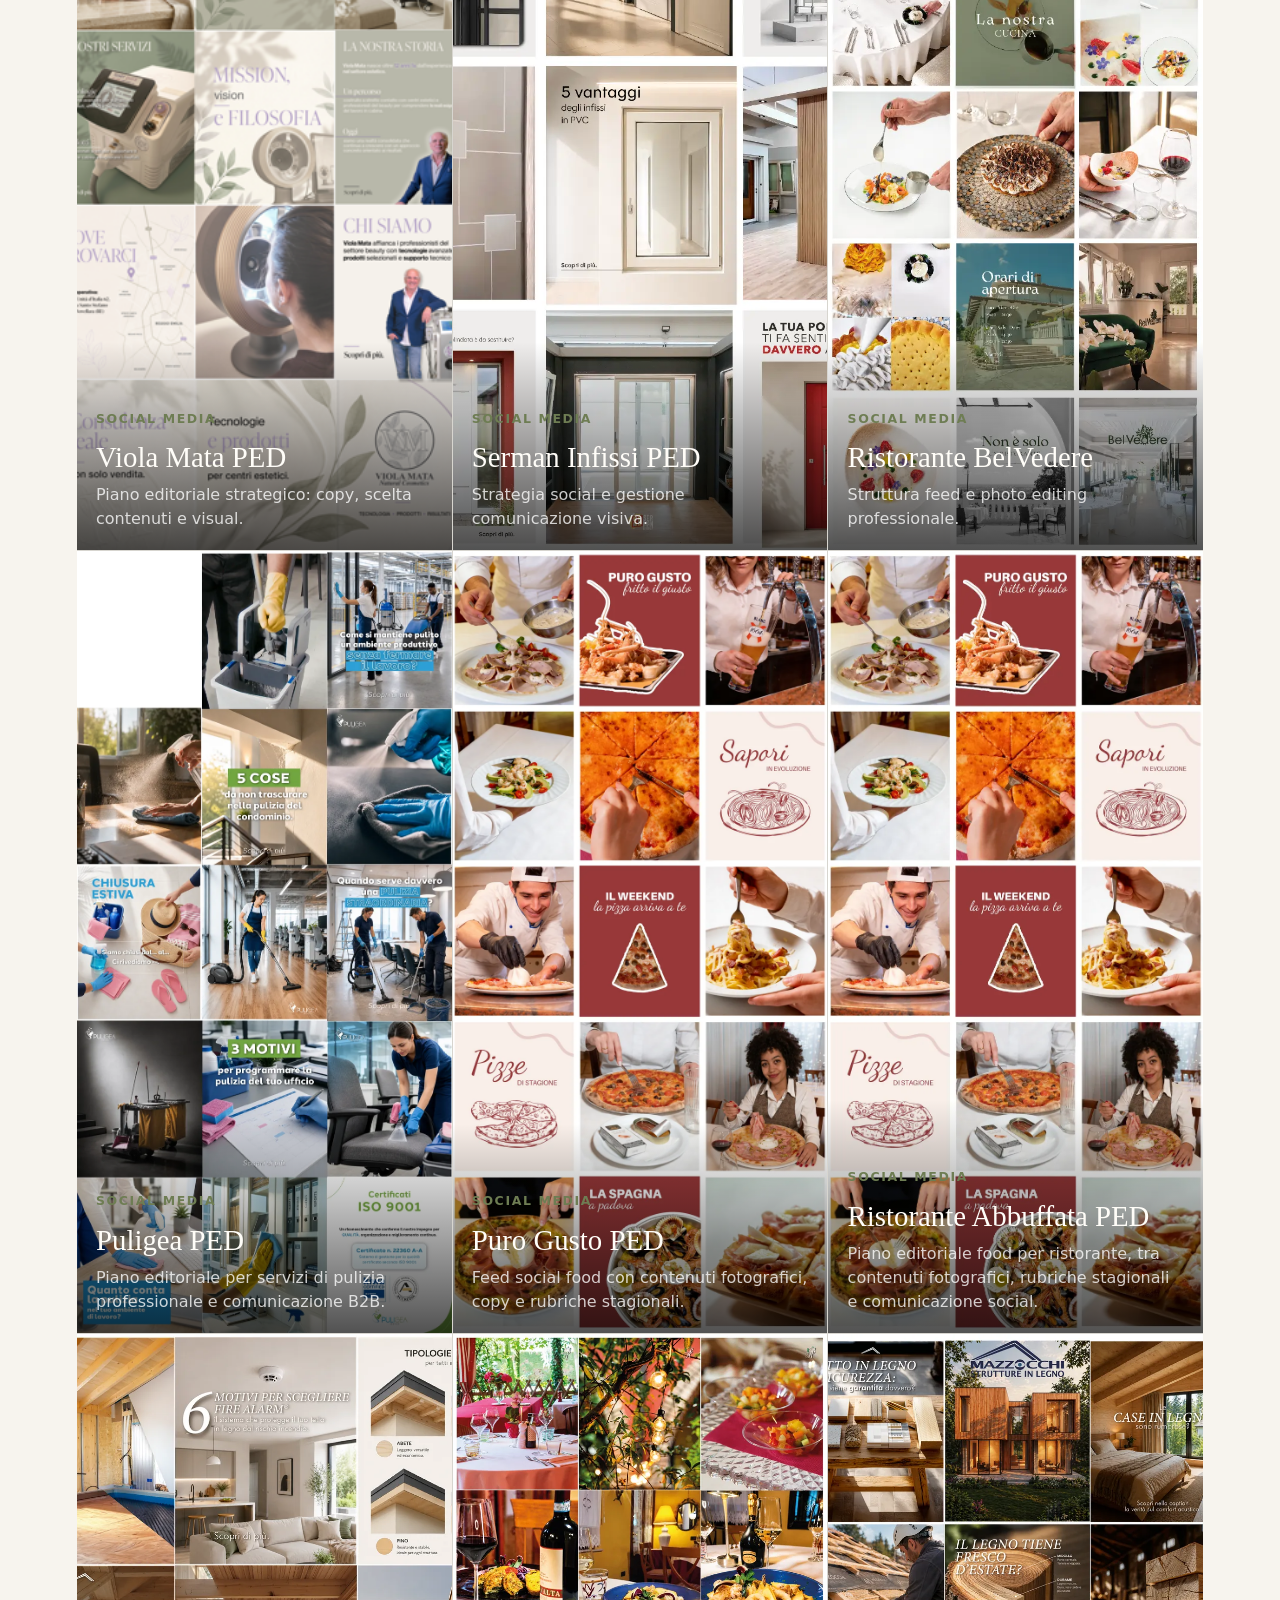
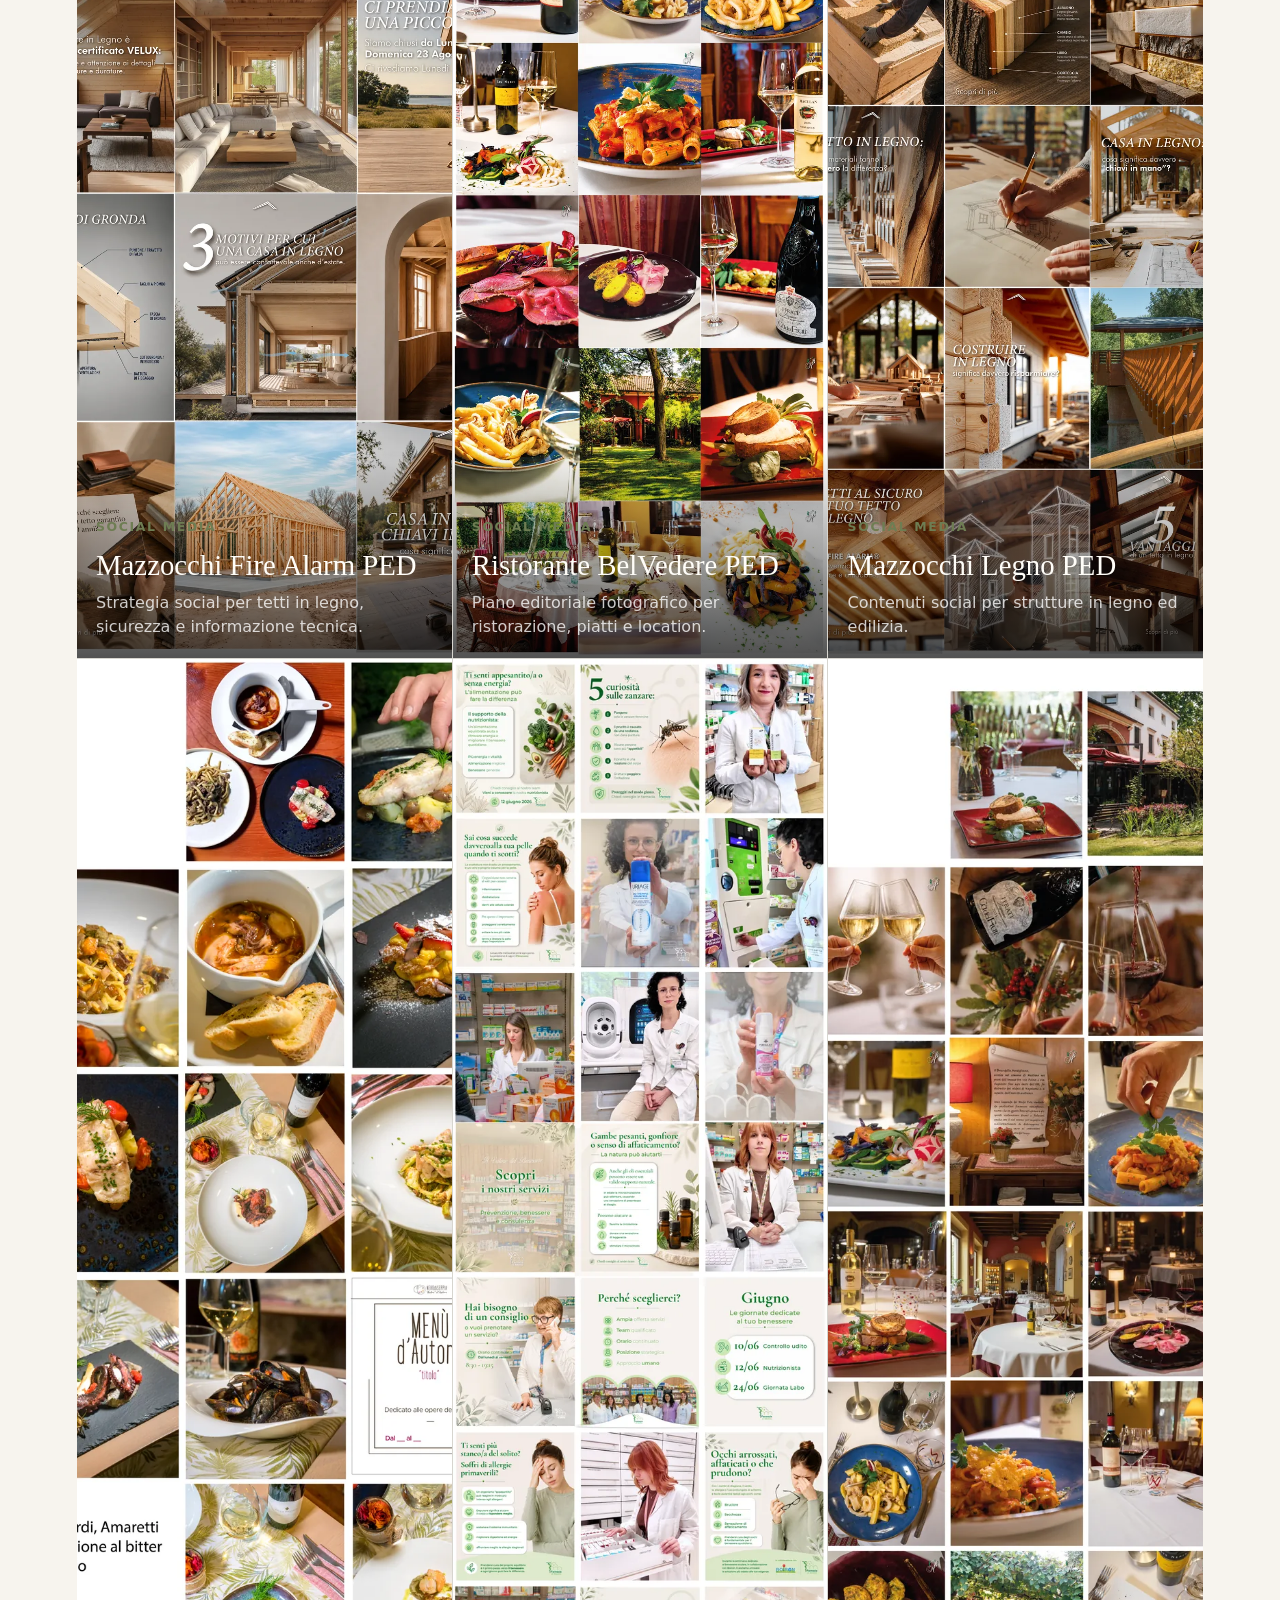
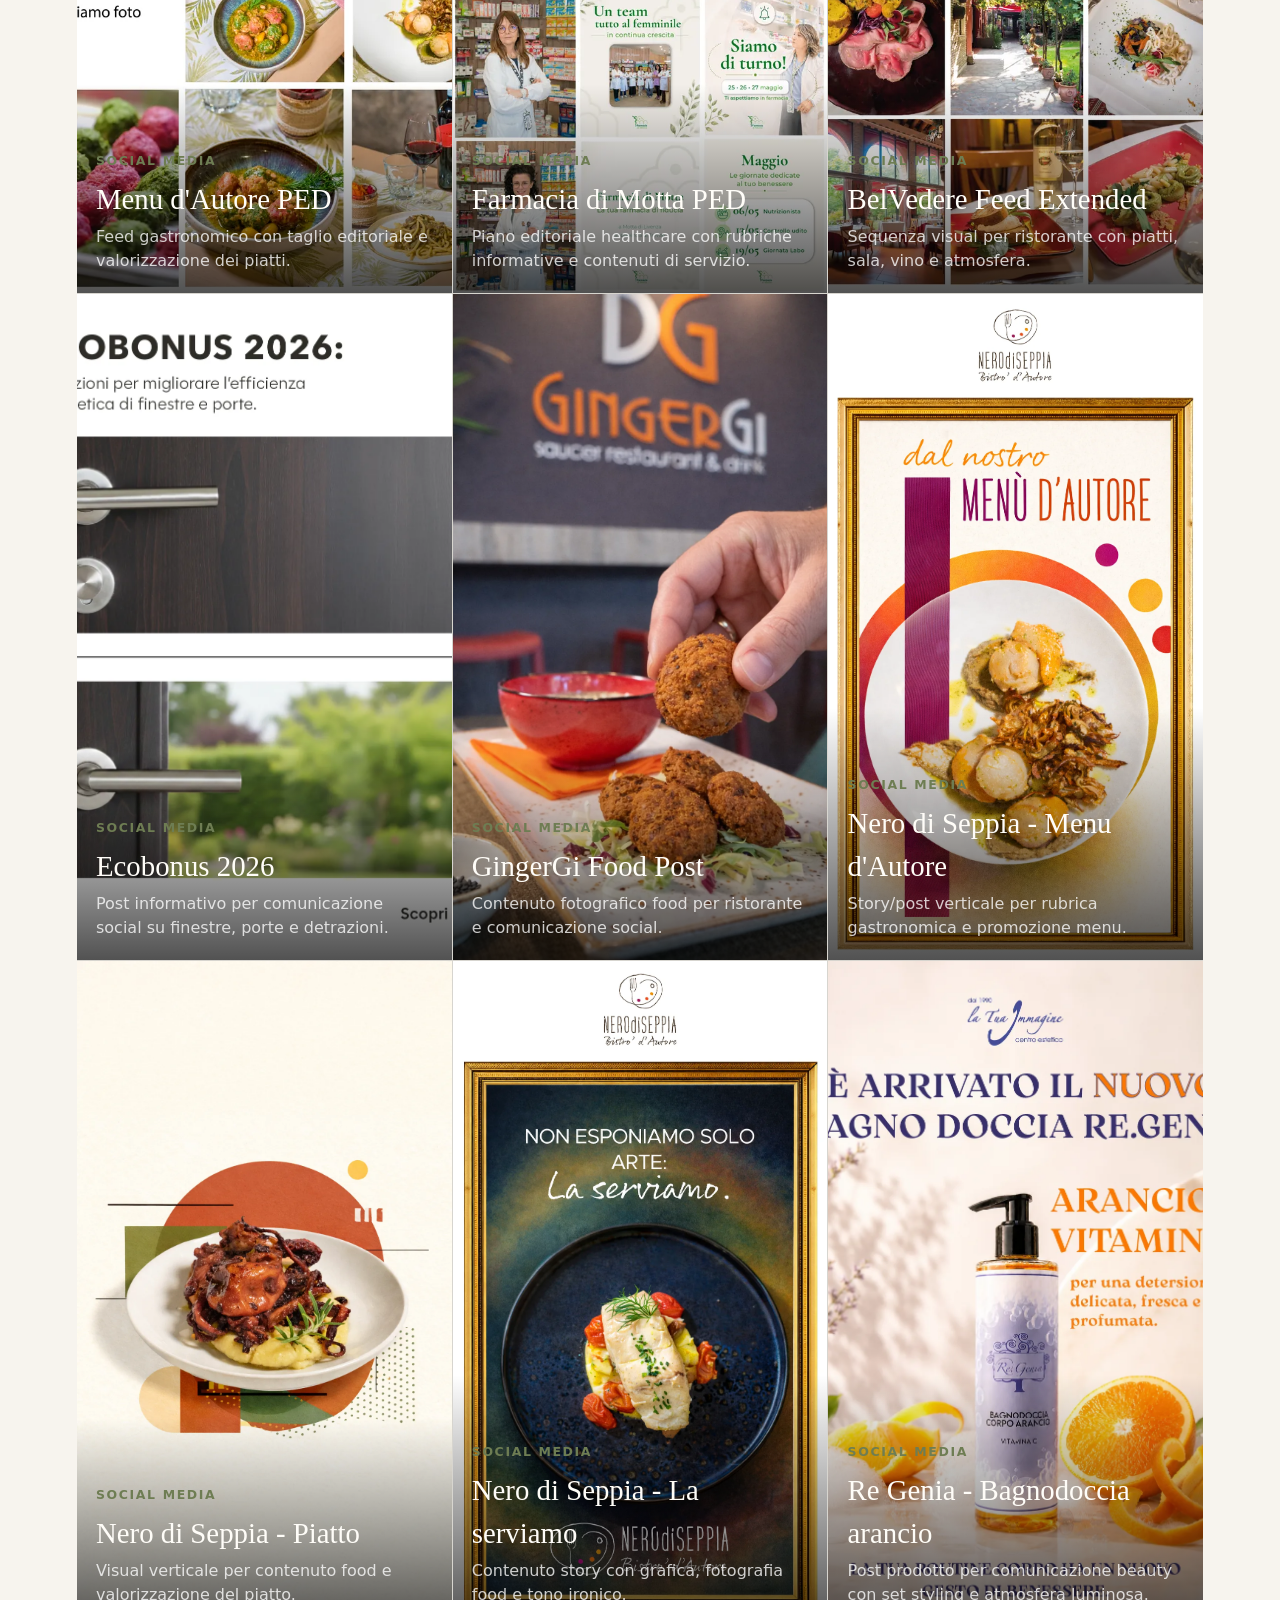
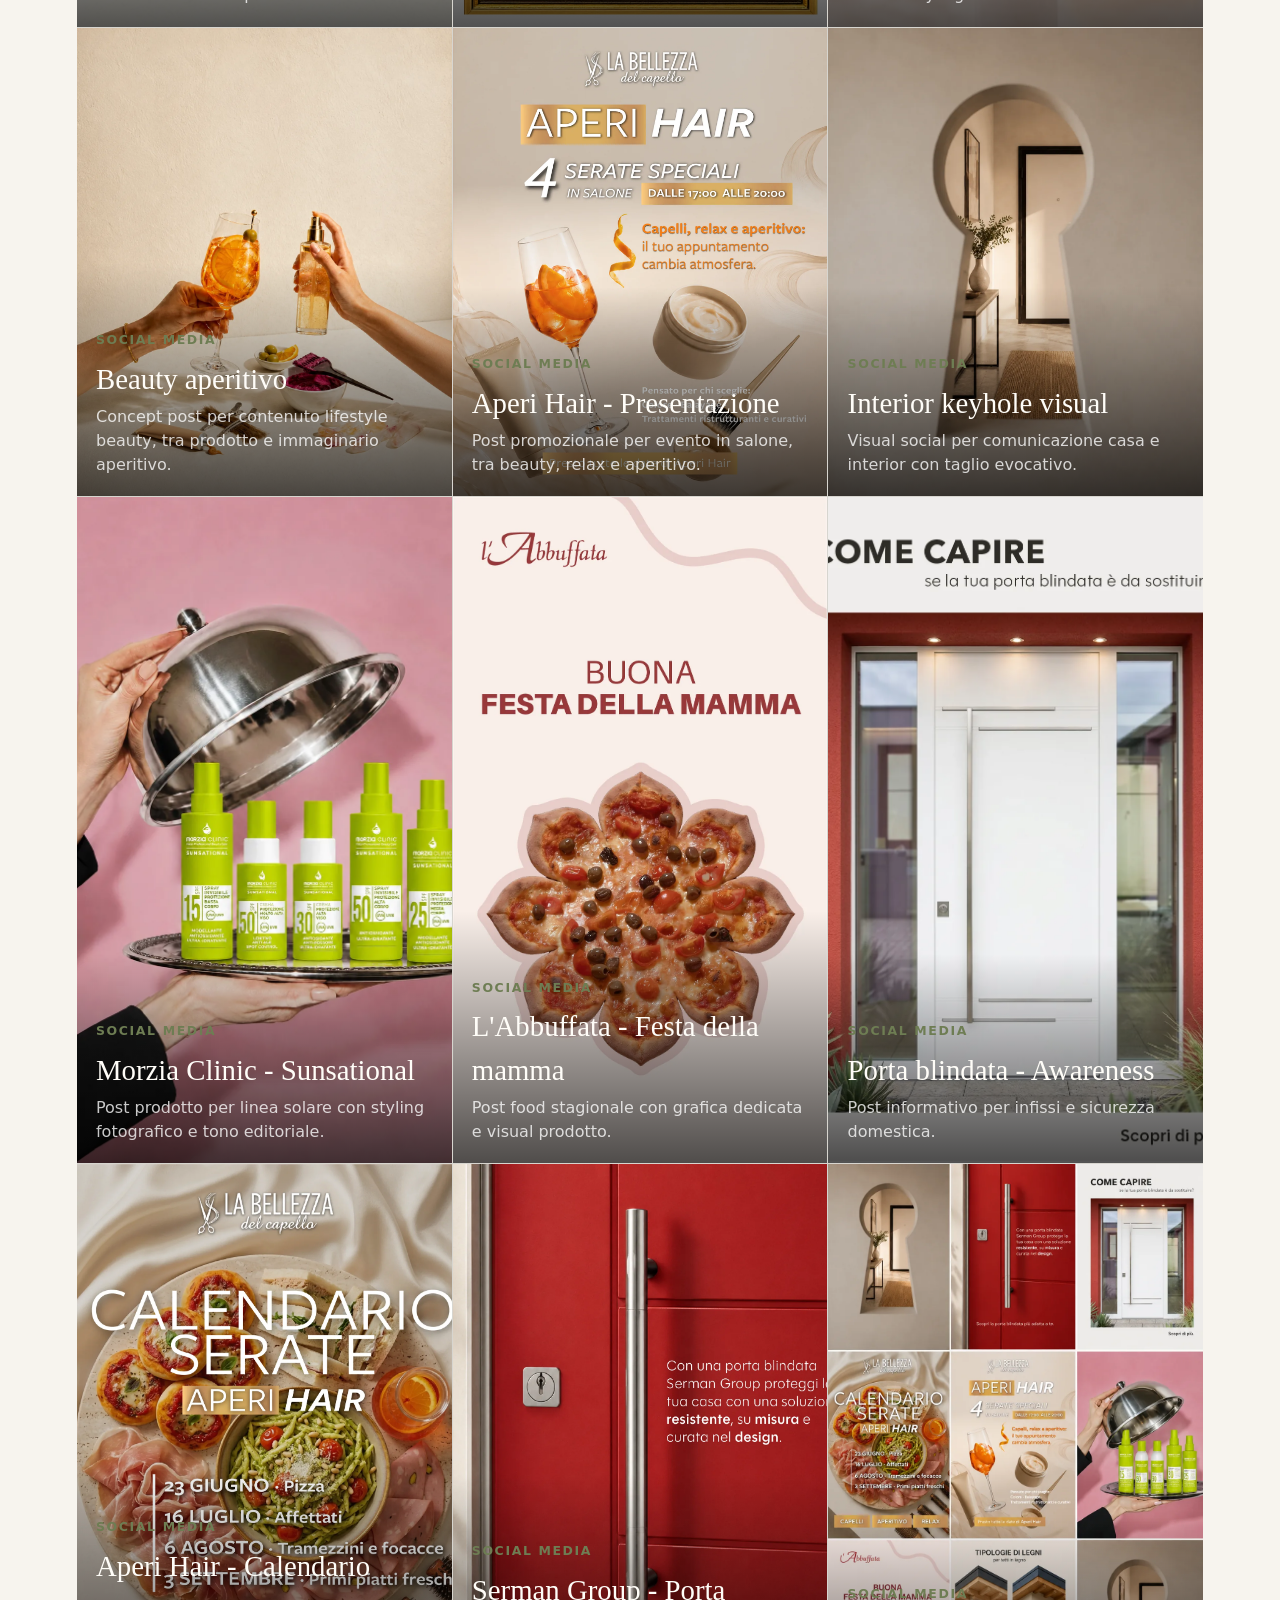
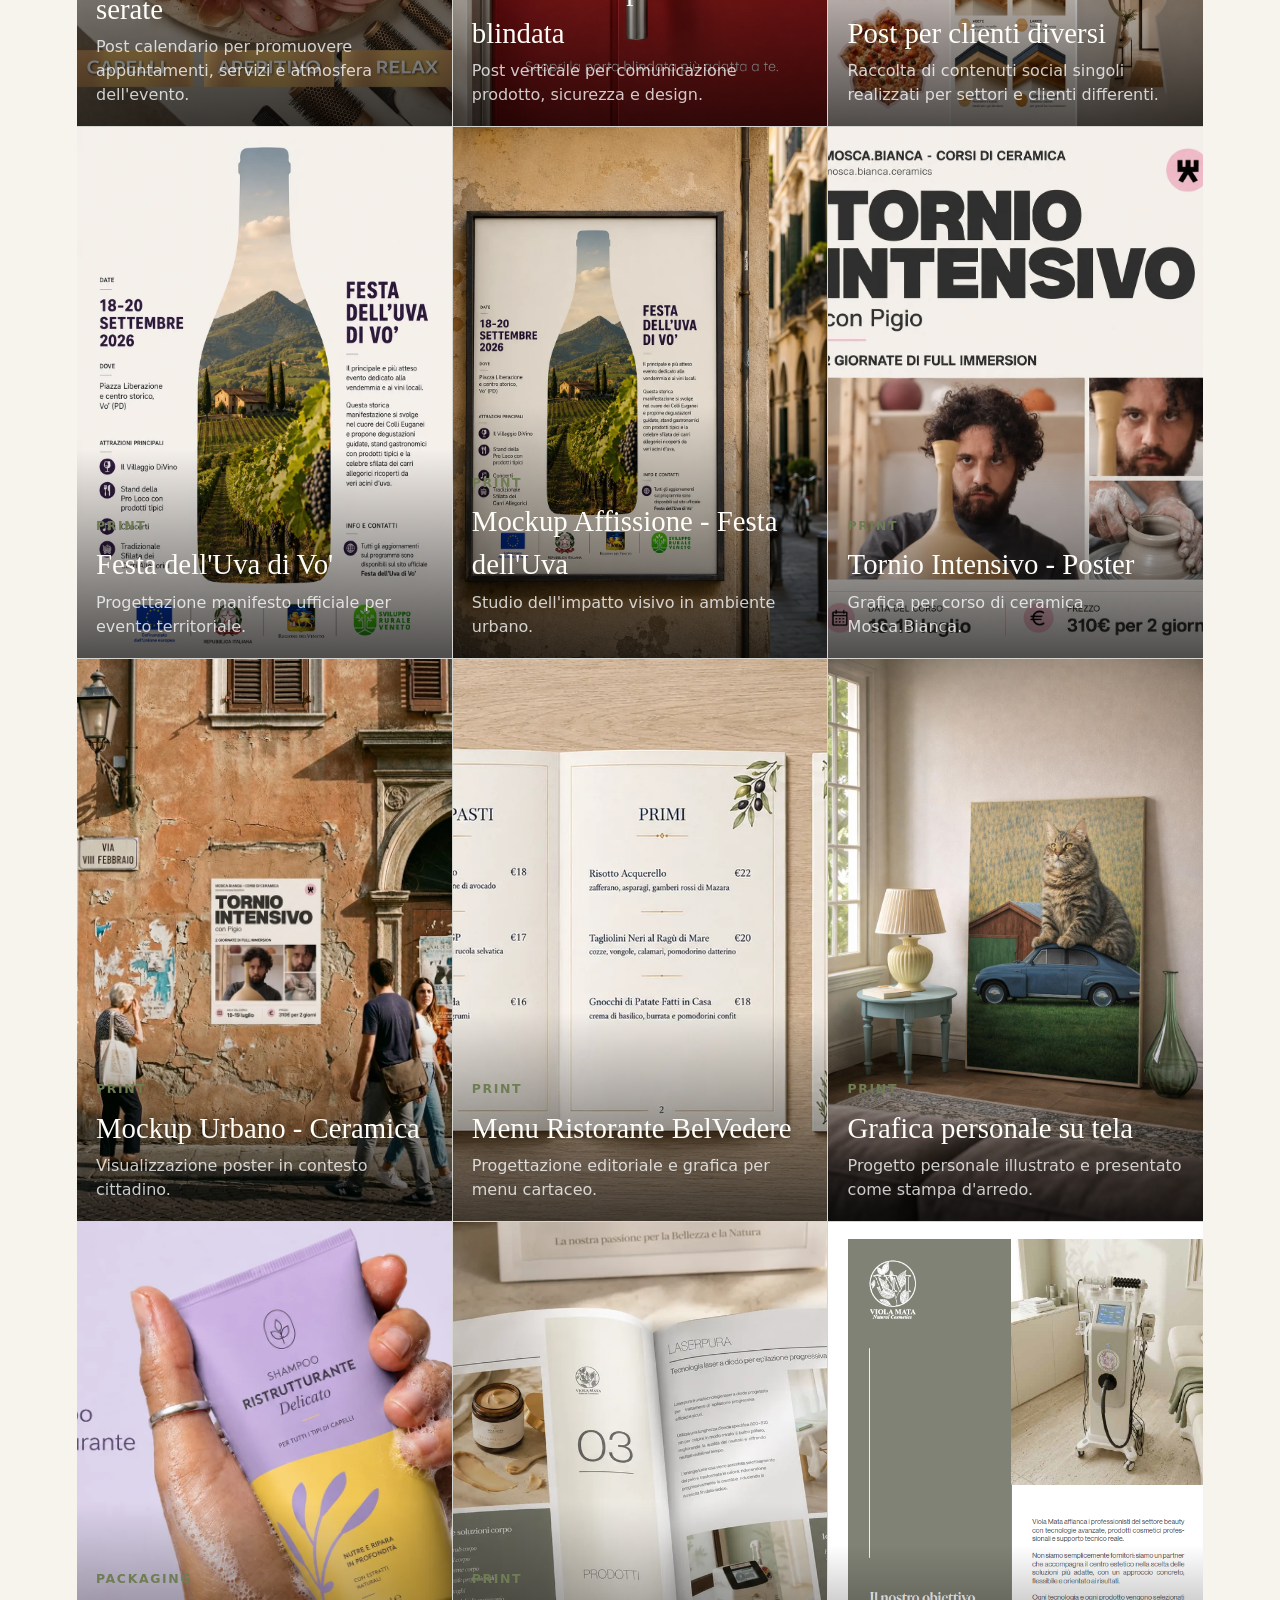
==== commit 29d94817: "Add Ristorante Abbuffata PED project" ====
--- a/index.html
+++ b/index.html
@@ -204,6 +204,10 @@
           <img src="assets/optimized/assets/social-media/puro-gusto-feed.webp" alt="Puro Gusto PED" loading="lazy">
           <div><span>Social Media</span><h3>Puro Gusto PED</h3><p>Feed social food con contenuti fotografici, copy e rubriche stagionali.</p></div>
         </article>
+        <article class="work-tile" data-category="social" data-lightbox="assets/optimized/assets/social-media/ristorante-abbuffata-ped.webp">
+          <img src="assets/optimized/assets/social-media/ristorante-abbuffata-ped.webp" alt="Ristorante Abbuffata PED" loading="lazy">
+          <div><span>Social Media</span><h3>Ristorante Abbuffata PED</h3><p>Piano editoriale food per ristorante, tra contenuti fotografici, rubriche stagionali e comunicazione social.</p></div>
+        </article>
         <article class="work-tile" data-category="social" data-lightbox="assets/optimized/assets/social-media/mazzocchi-fire-alarm-feed.webp">
           <img src="assets/optimized/assets/social-media/mazzocchi-fire-alarm-feed.webp" alt="Mazzocchi Fire Alarm PED" loading="lazy">
           <div><span>Social Media</span><h3>Mazzocchi Fire Alarm PED</h3><p>Strategia social per tetti in legno, sicurezza e informazione tecnica.</p></div>
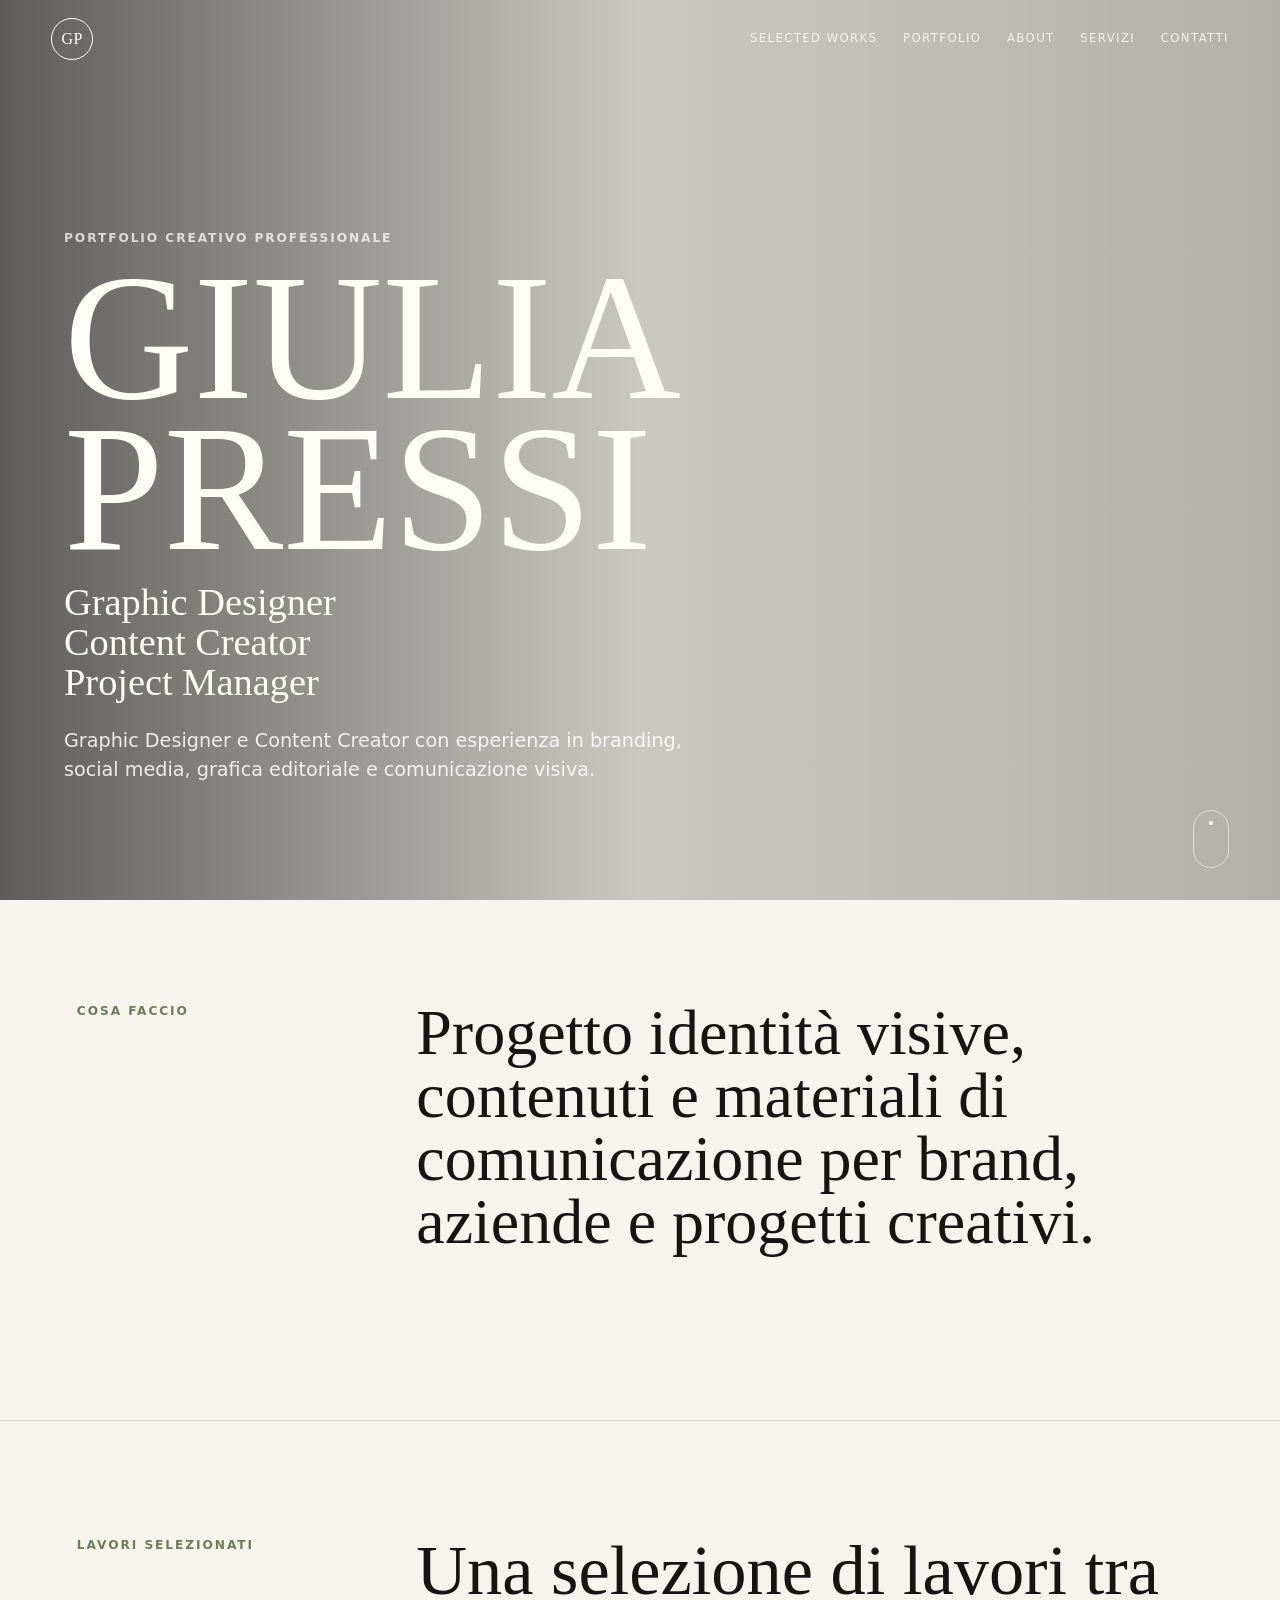
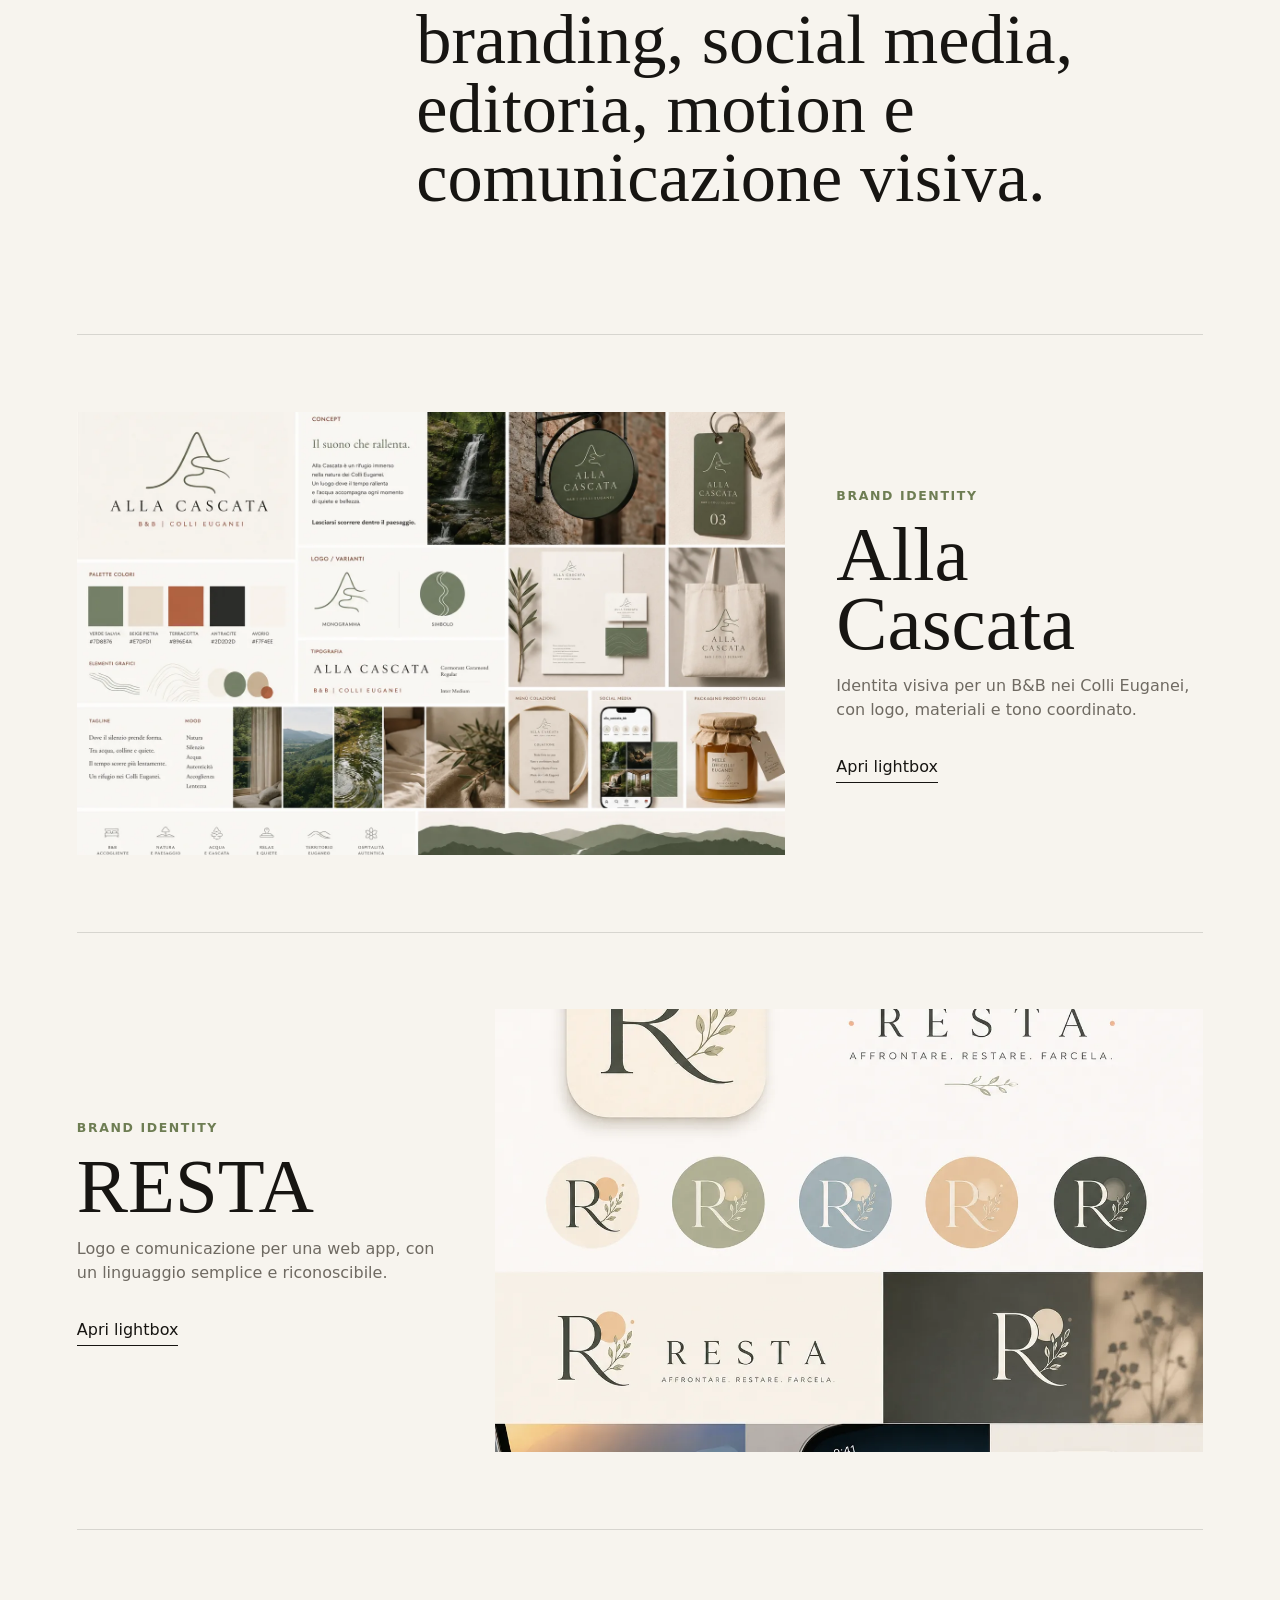
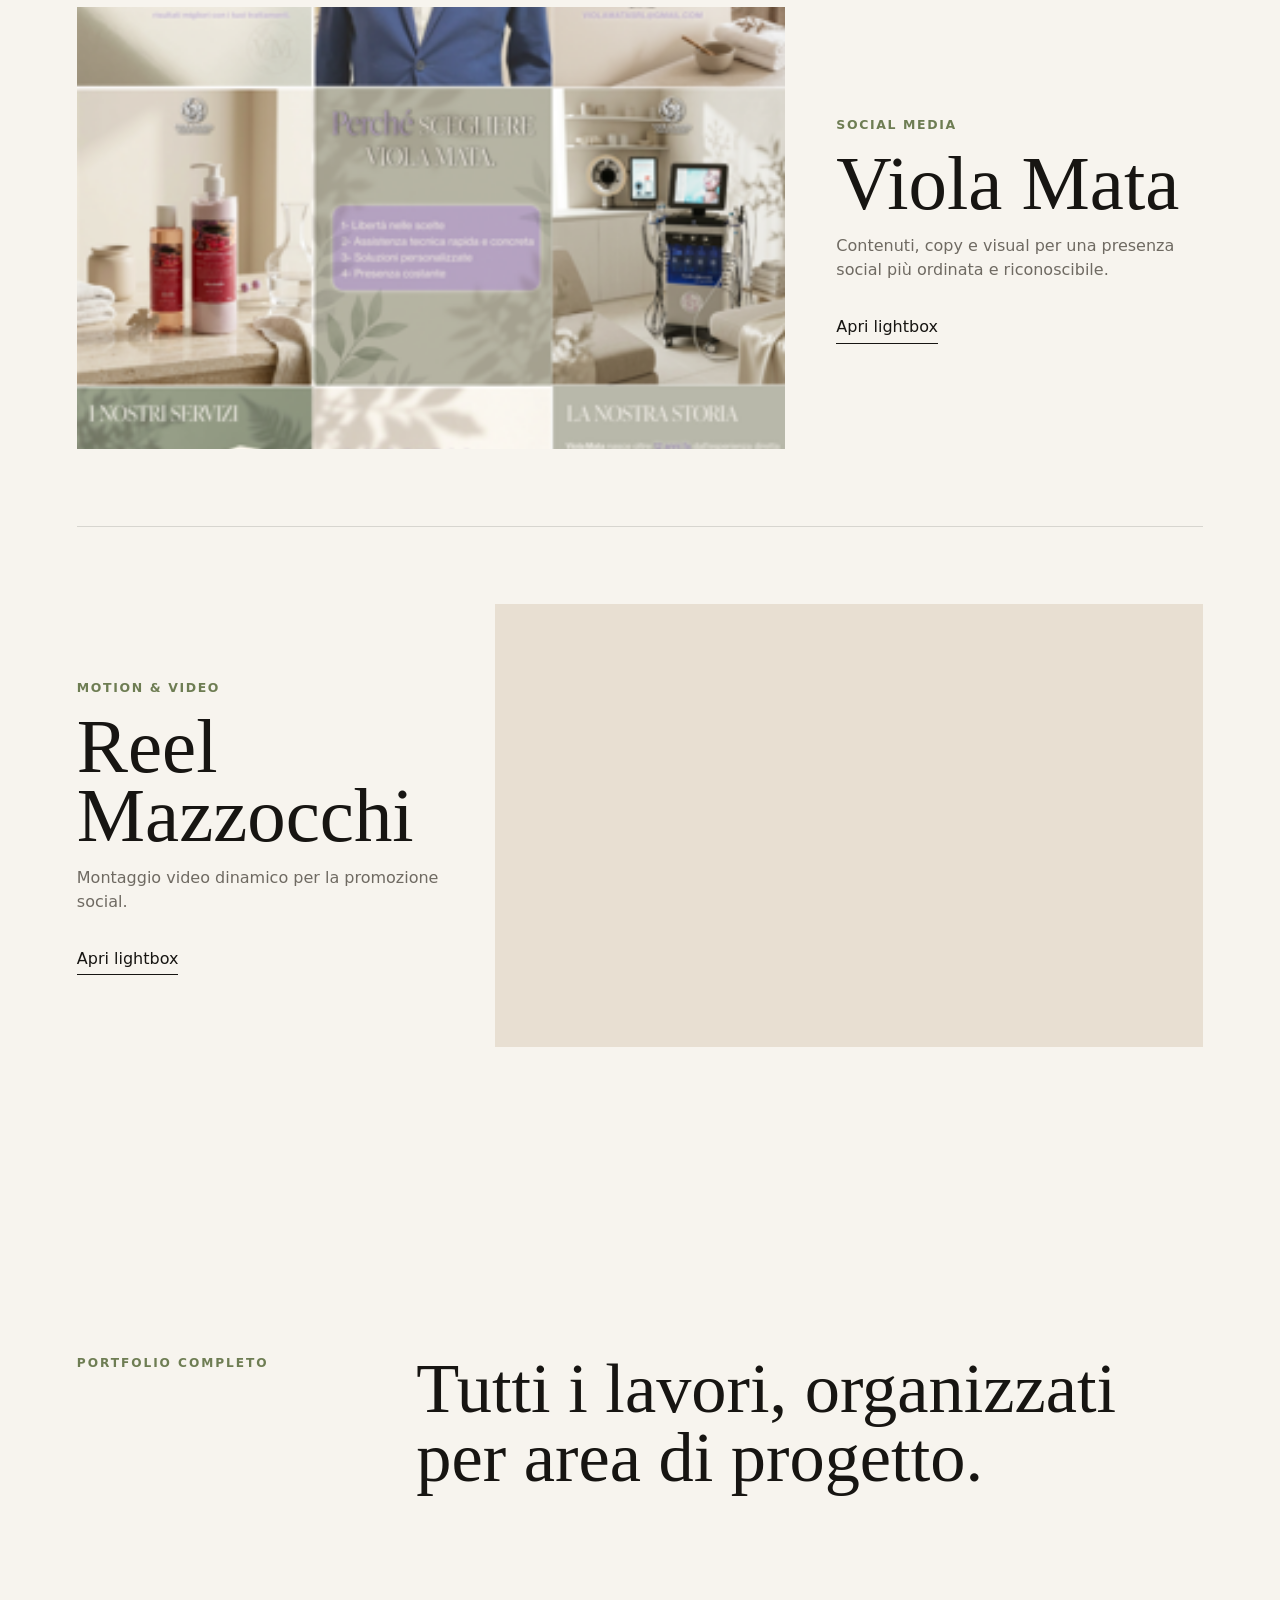
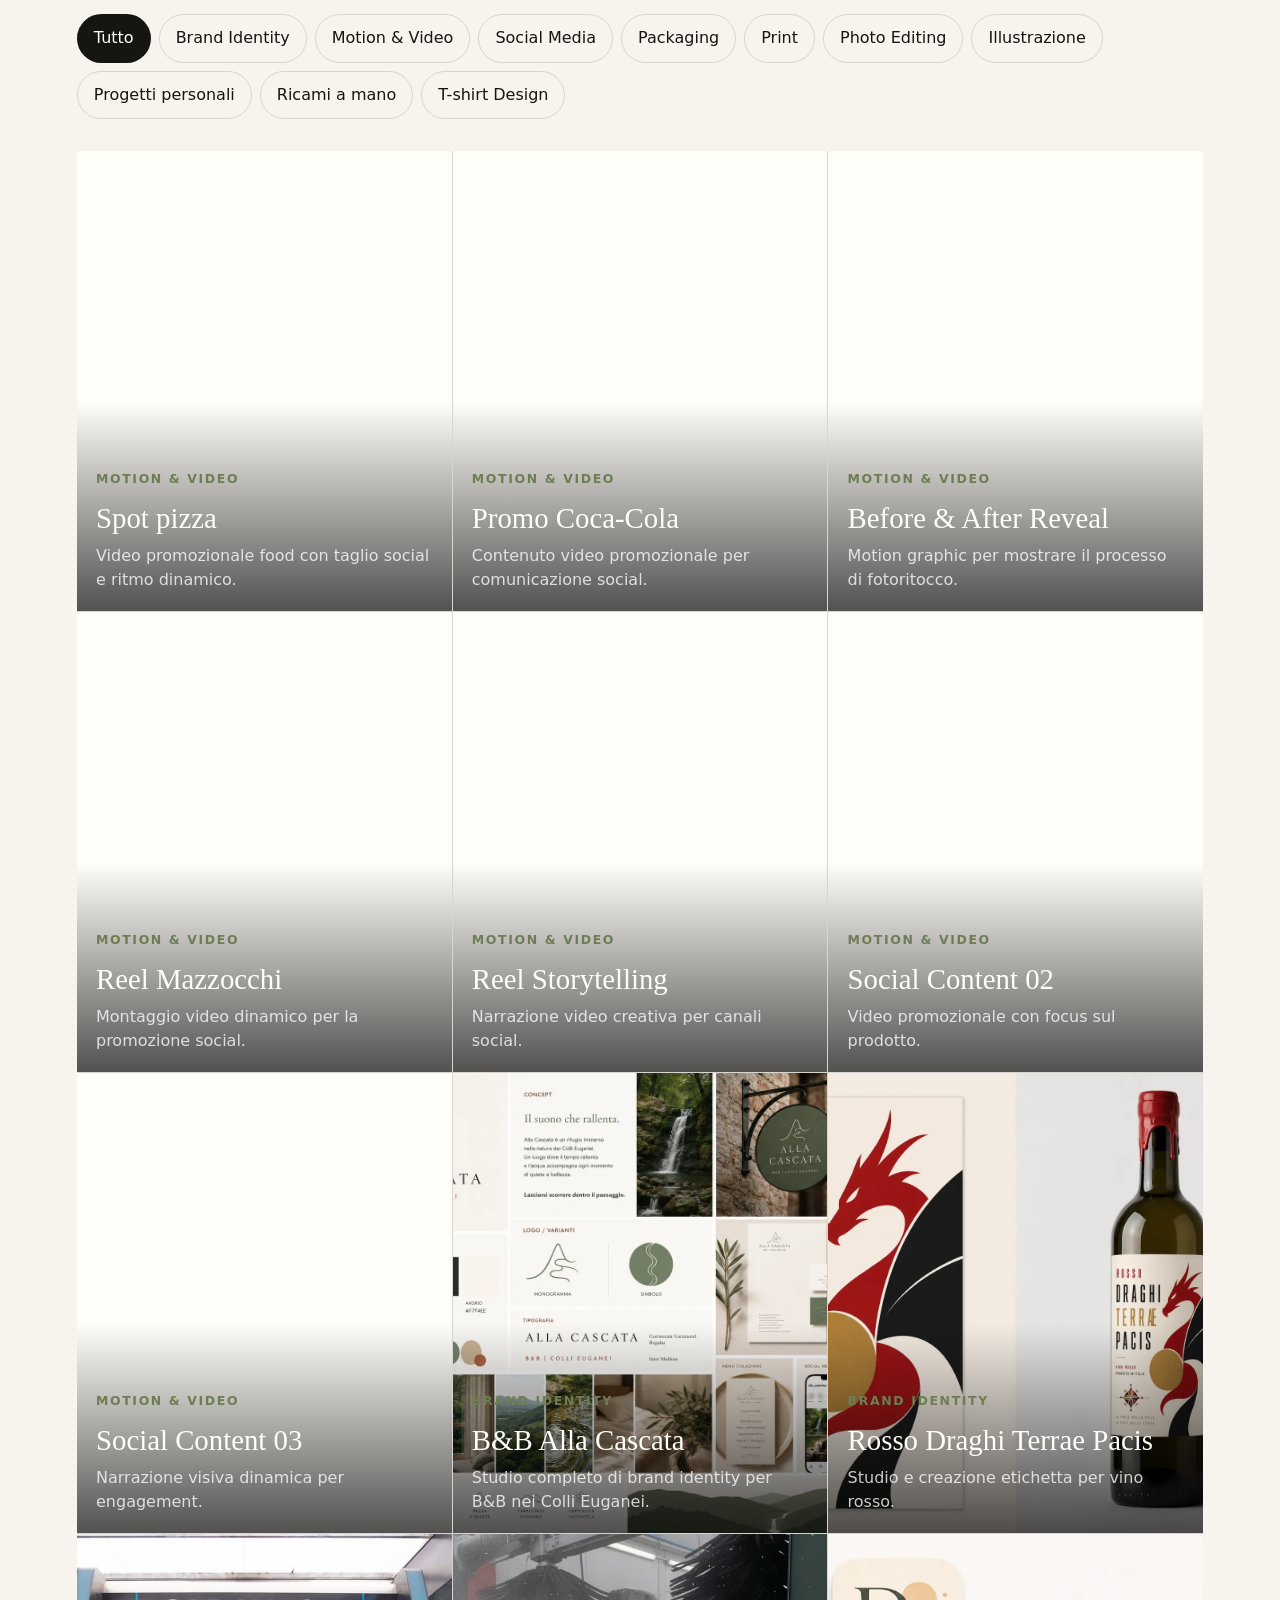
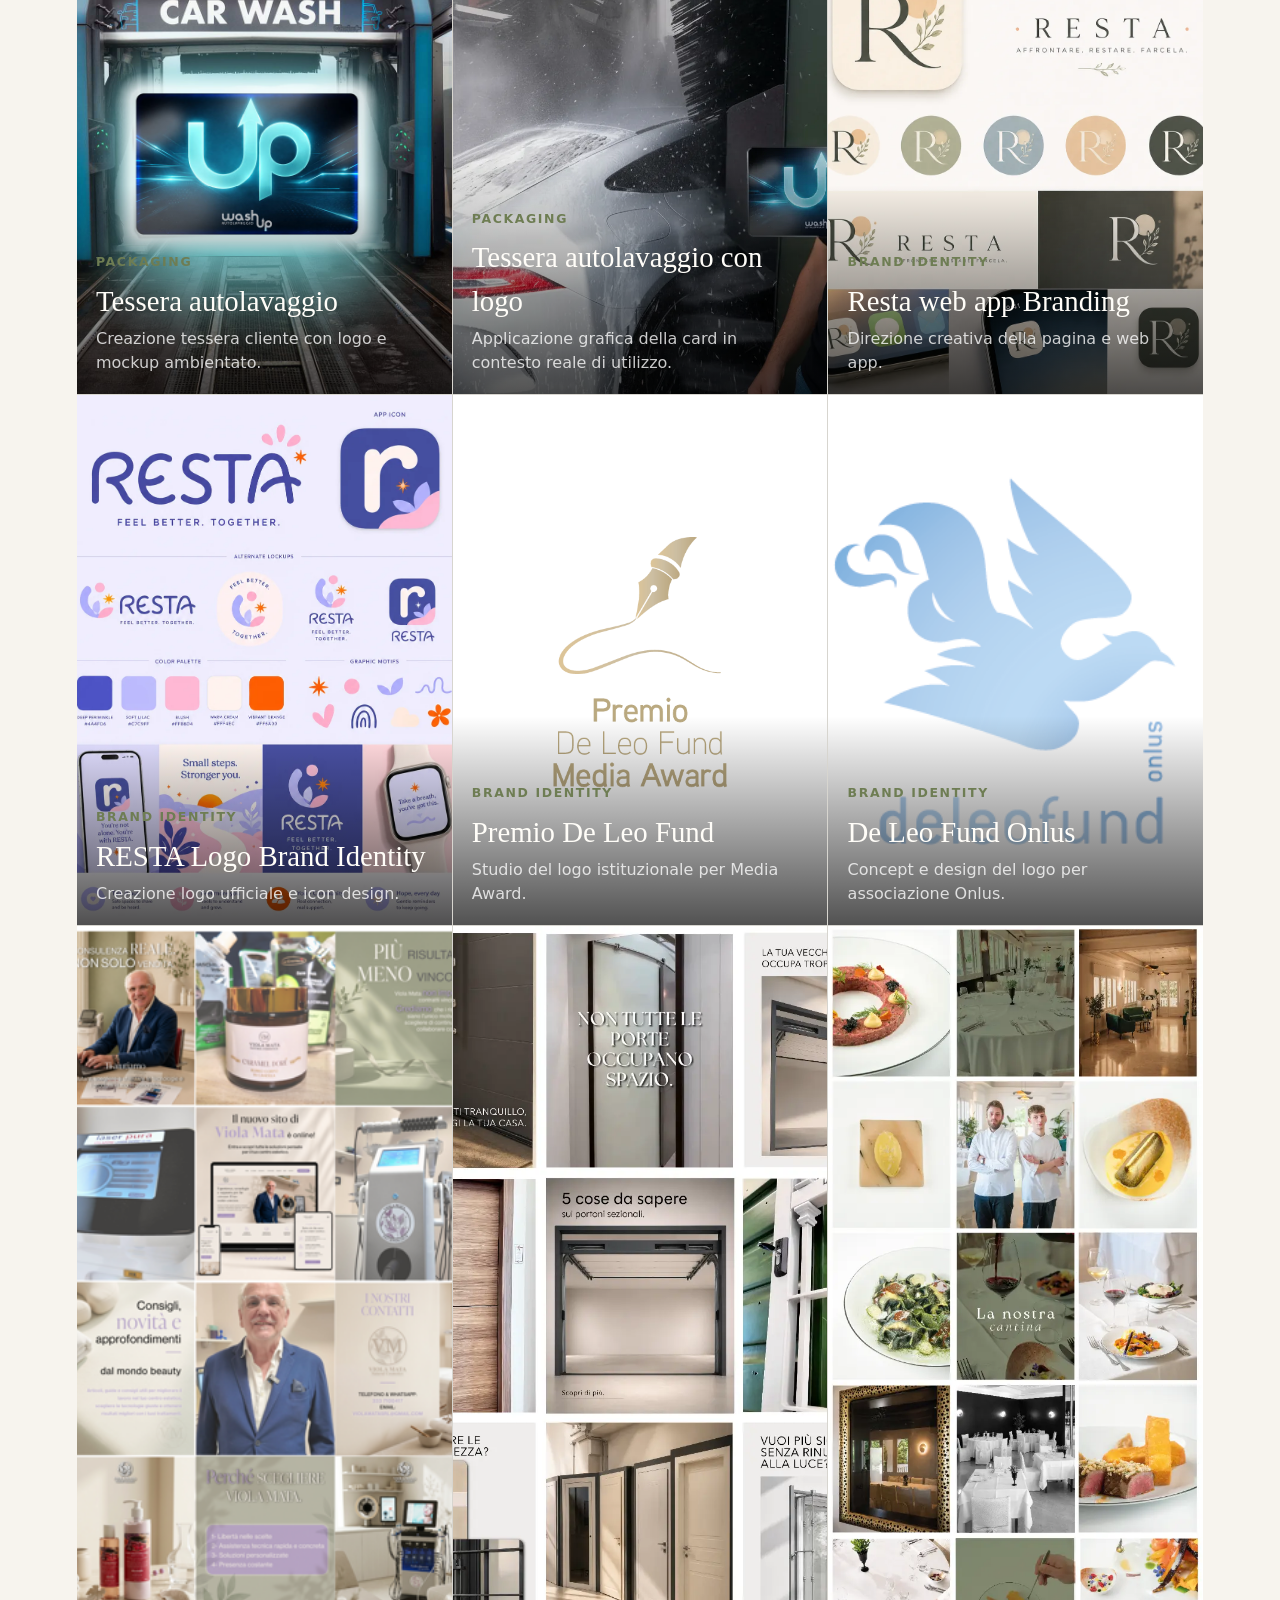
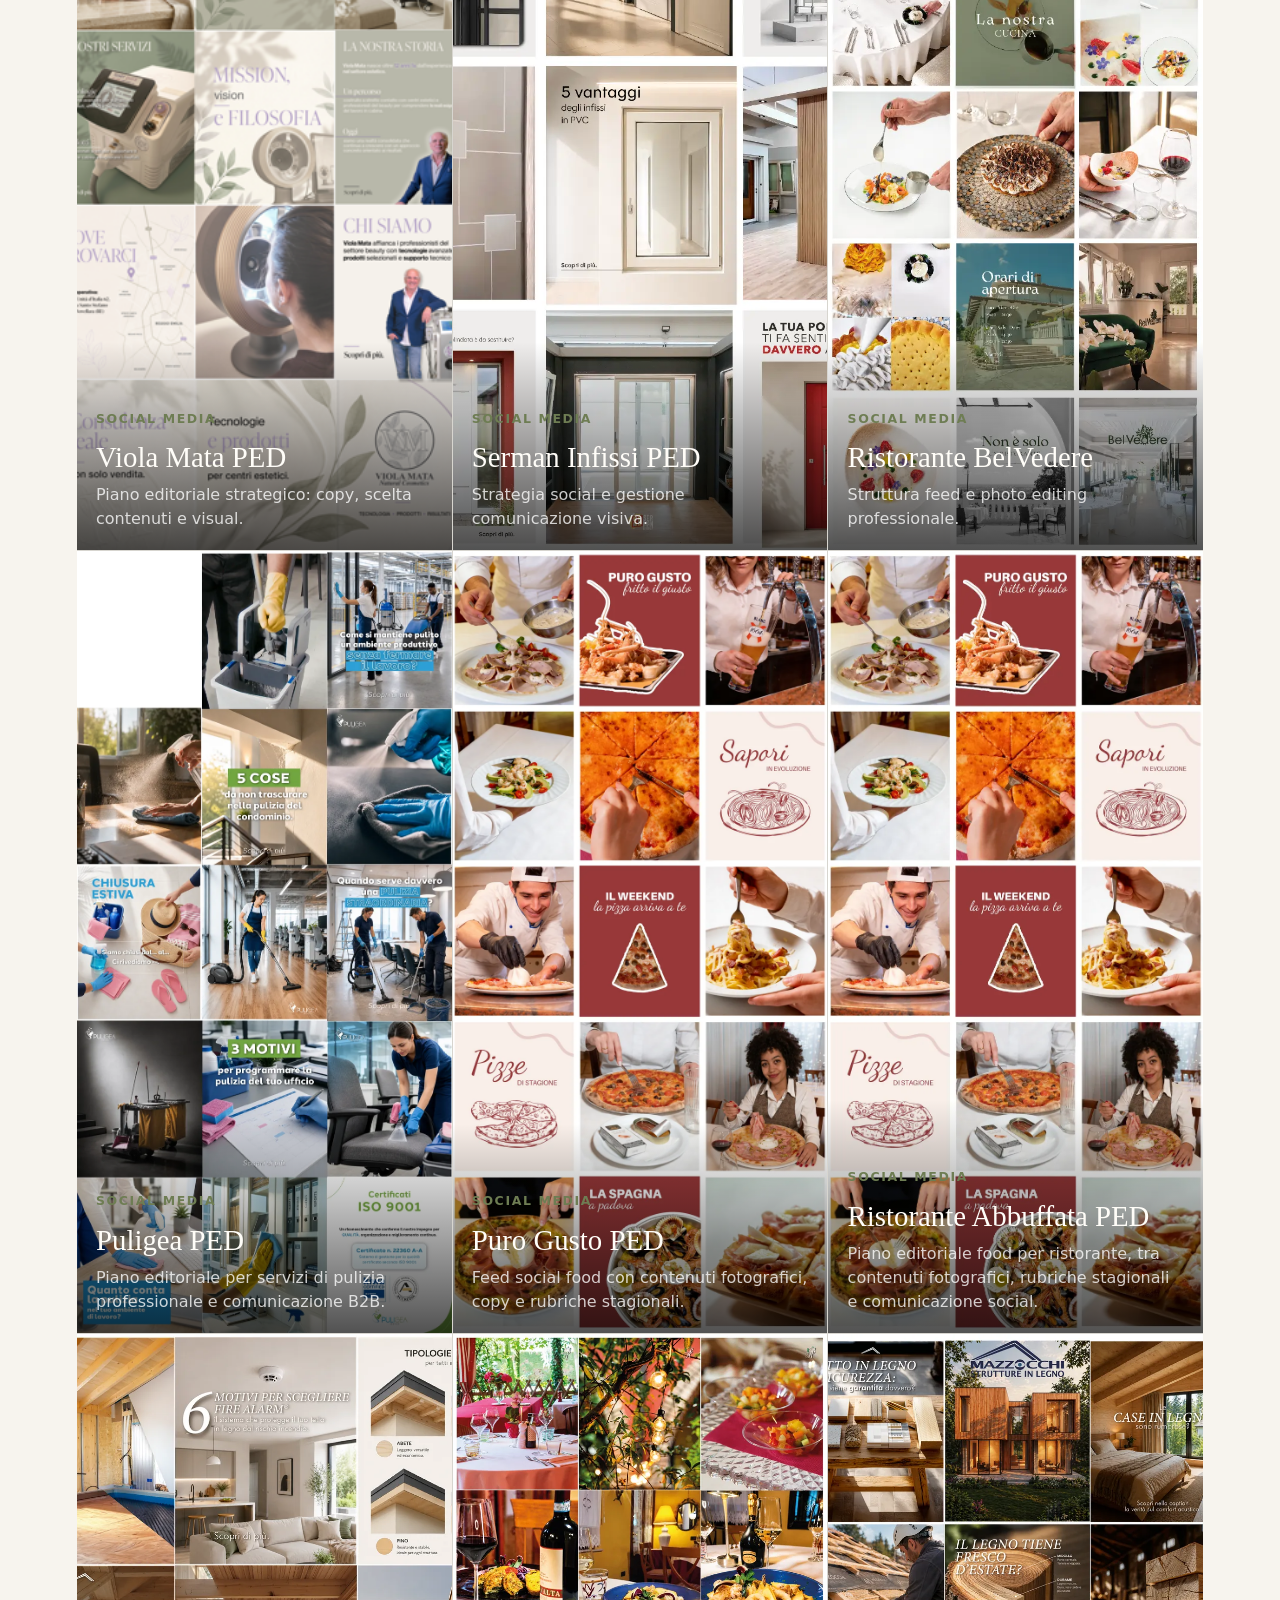
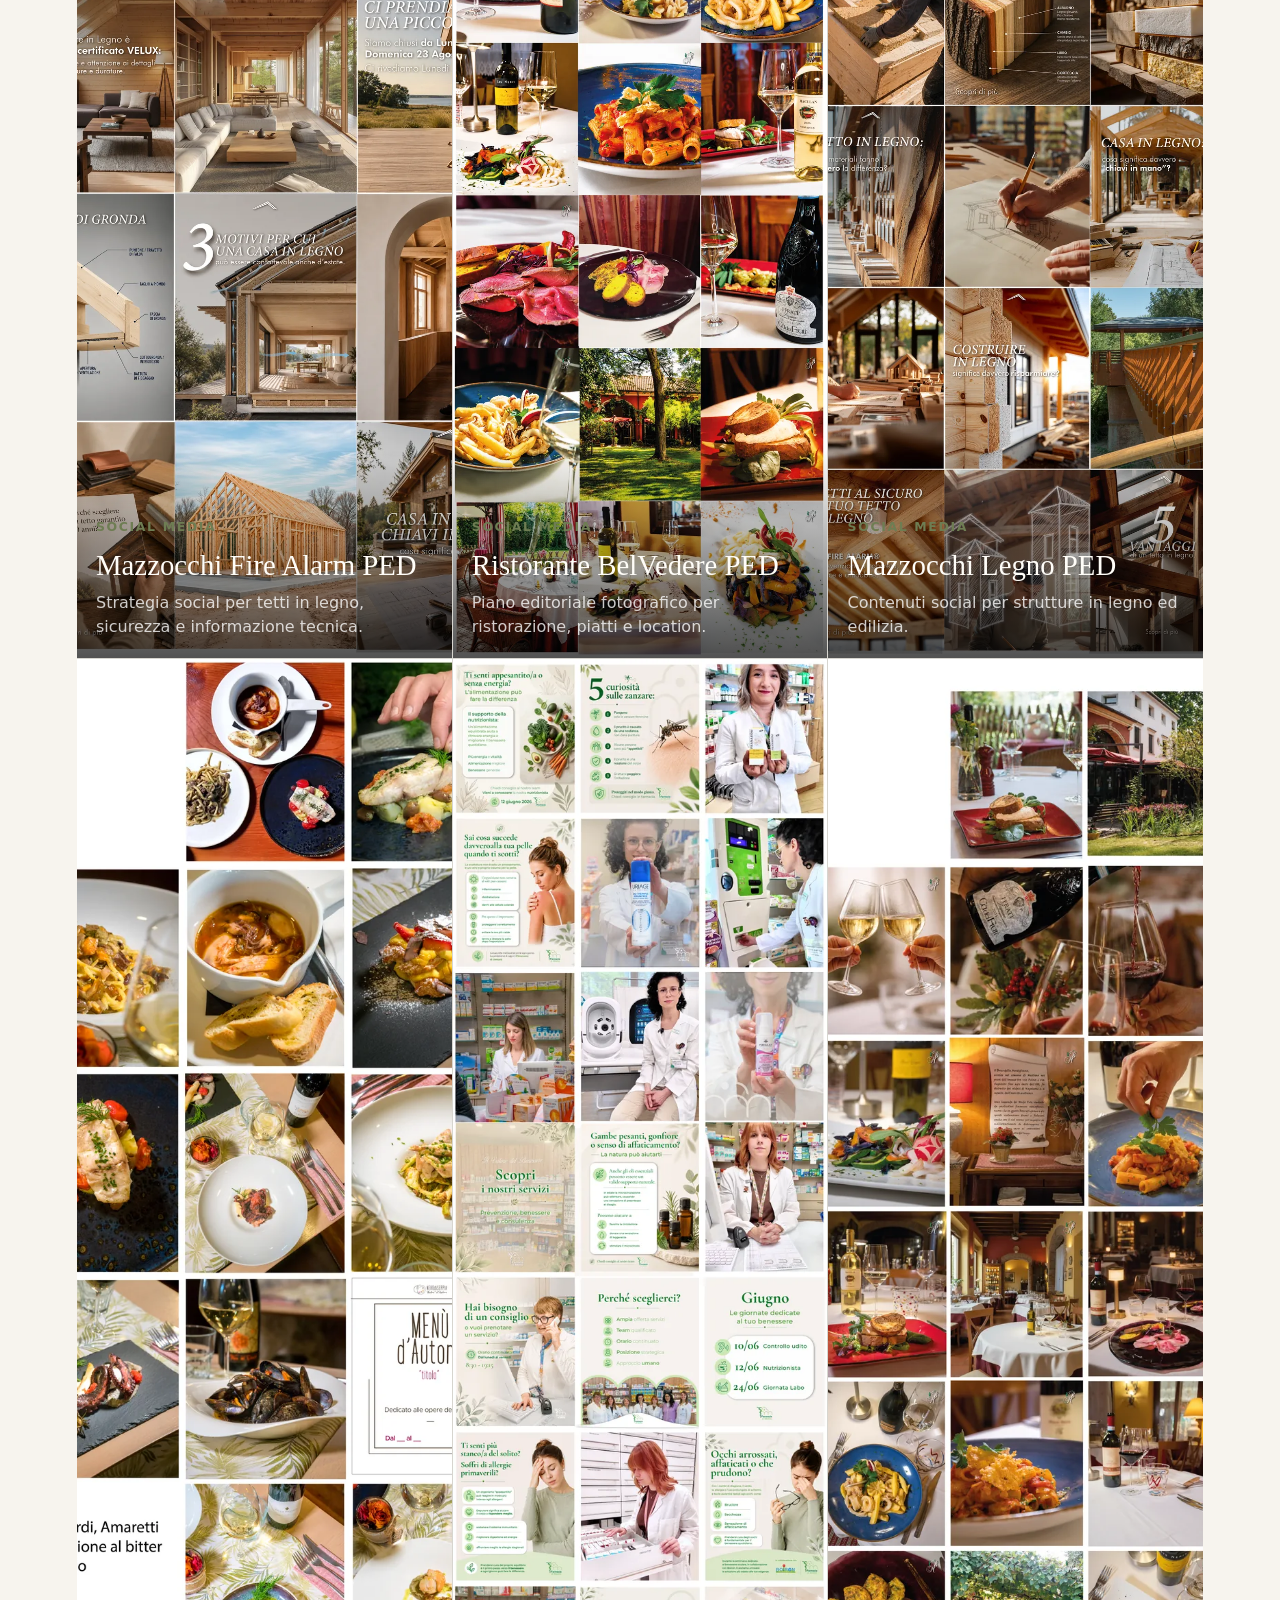
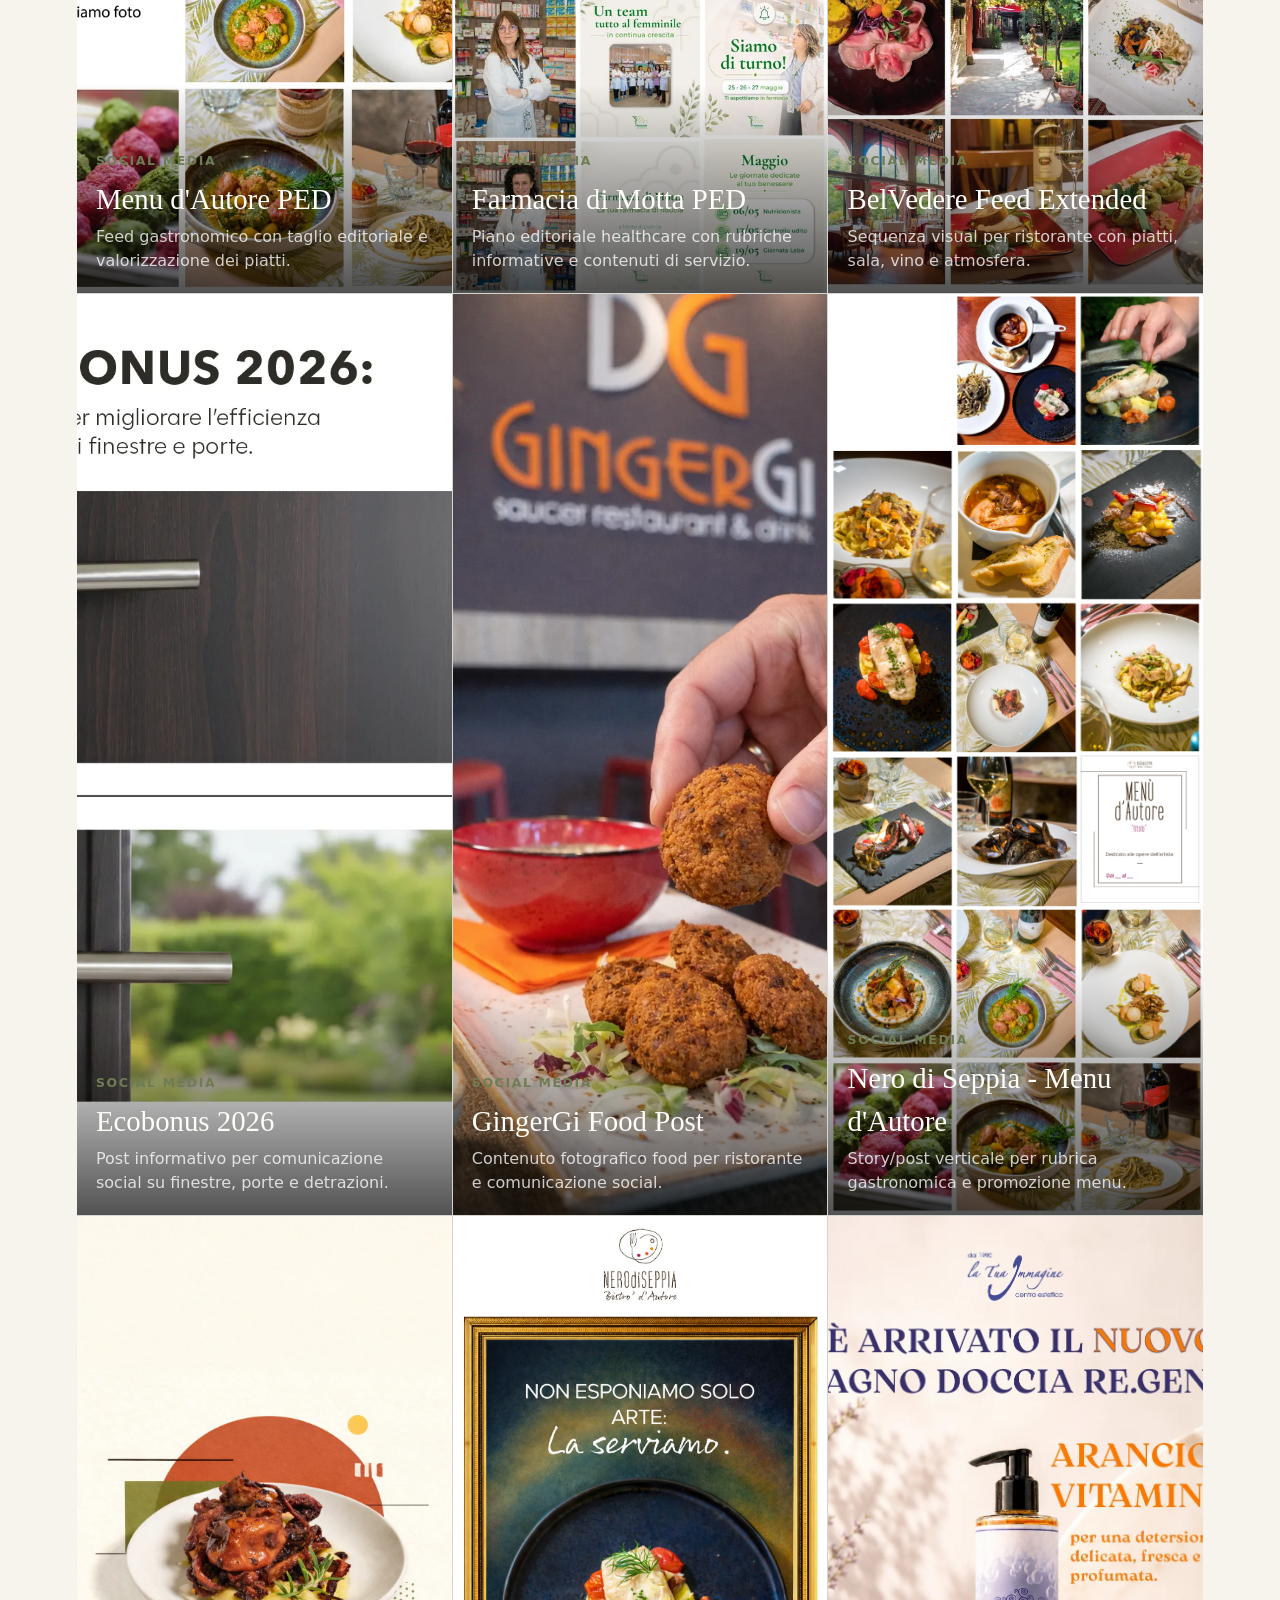
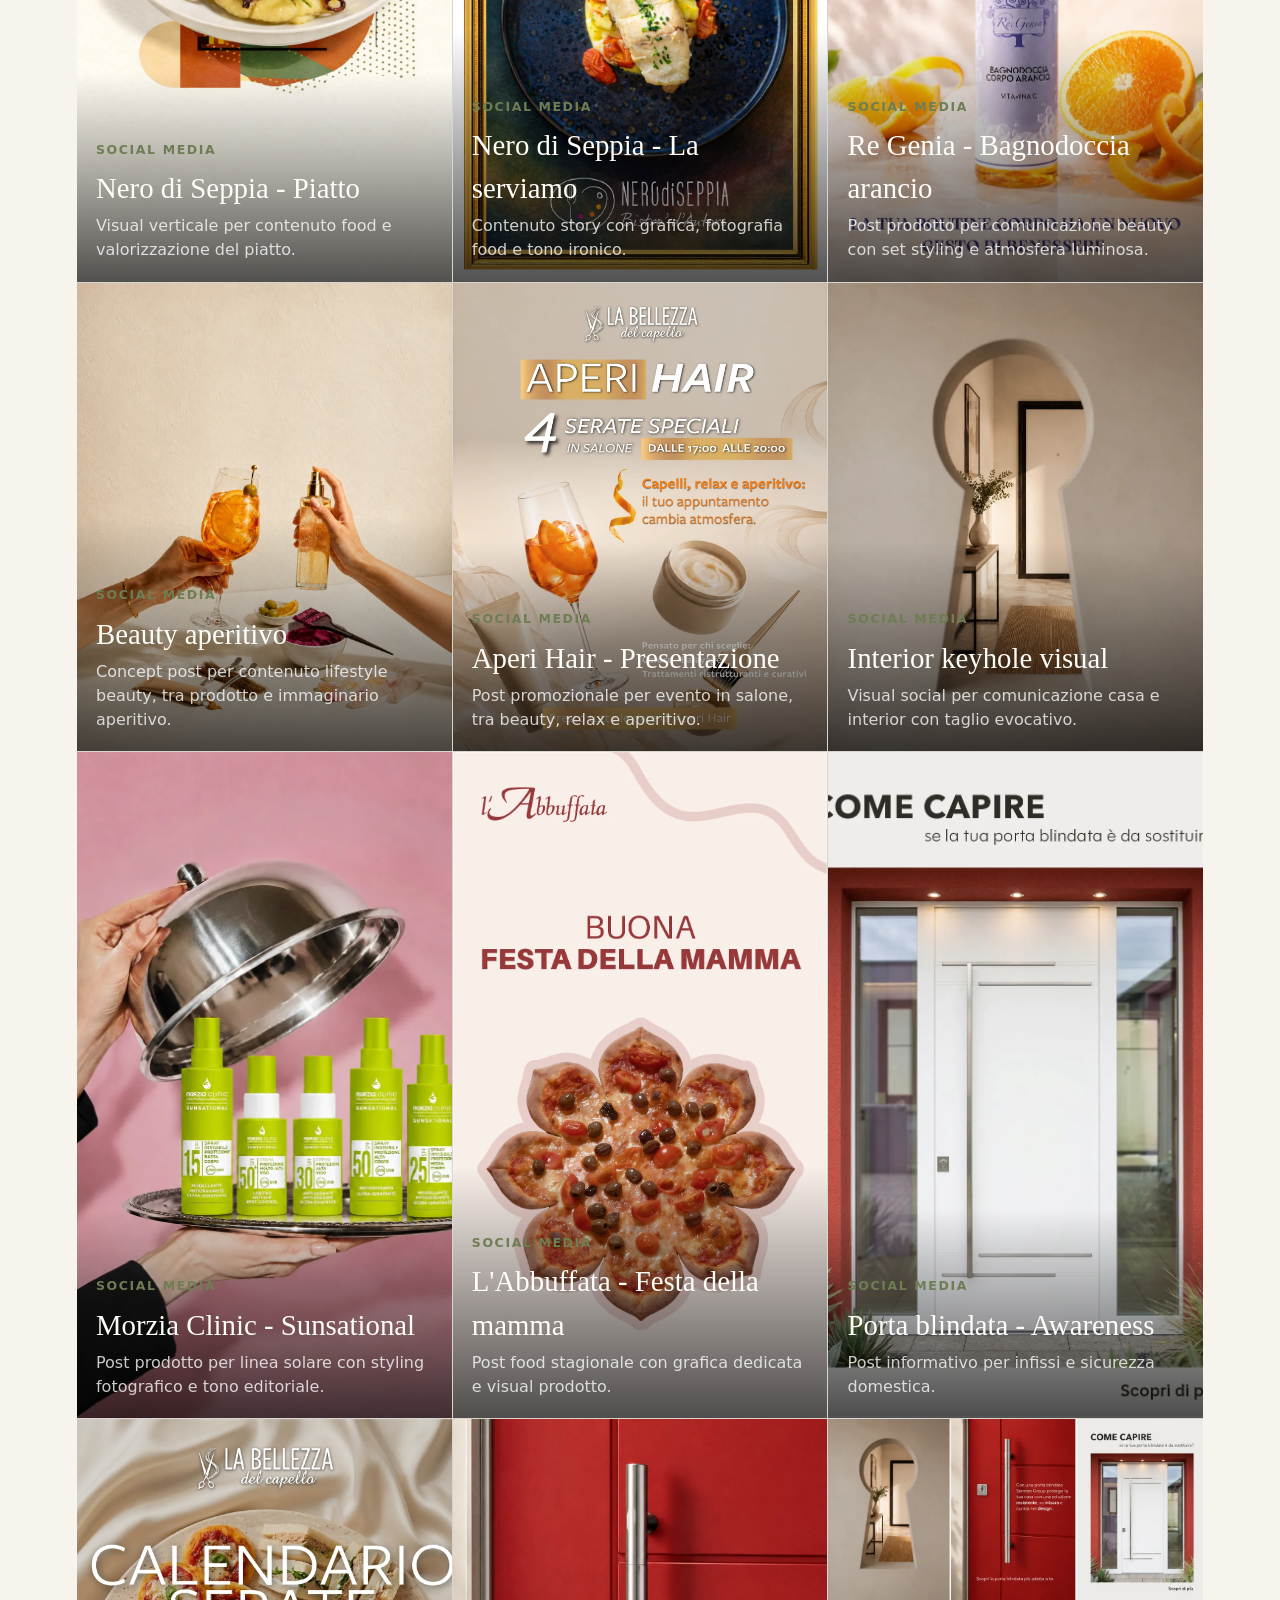
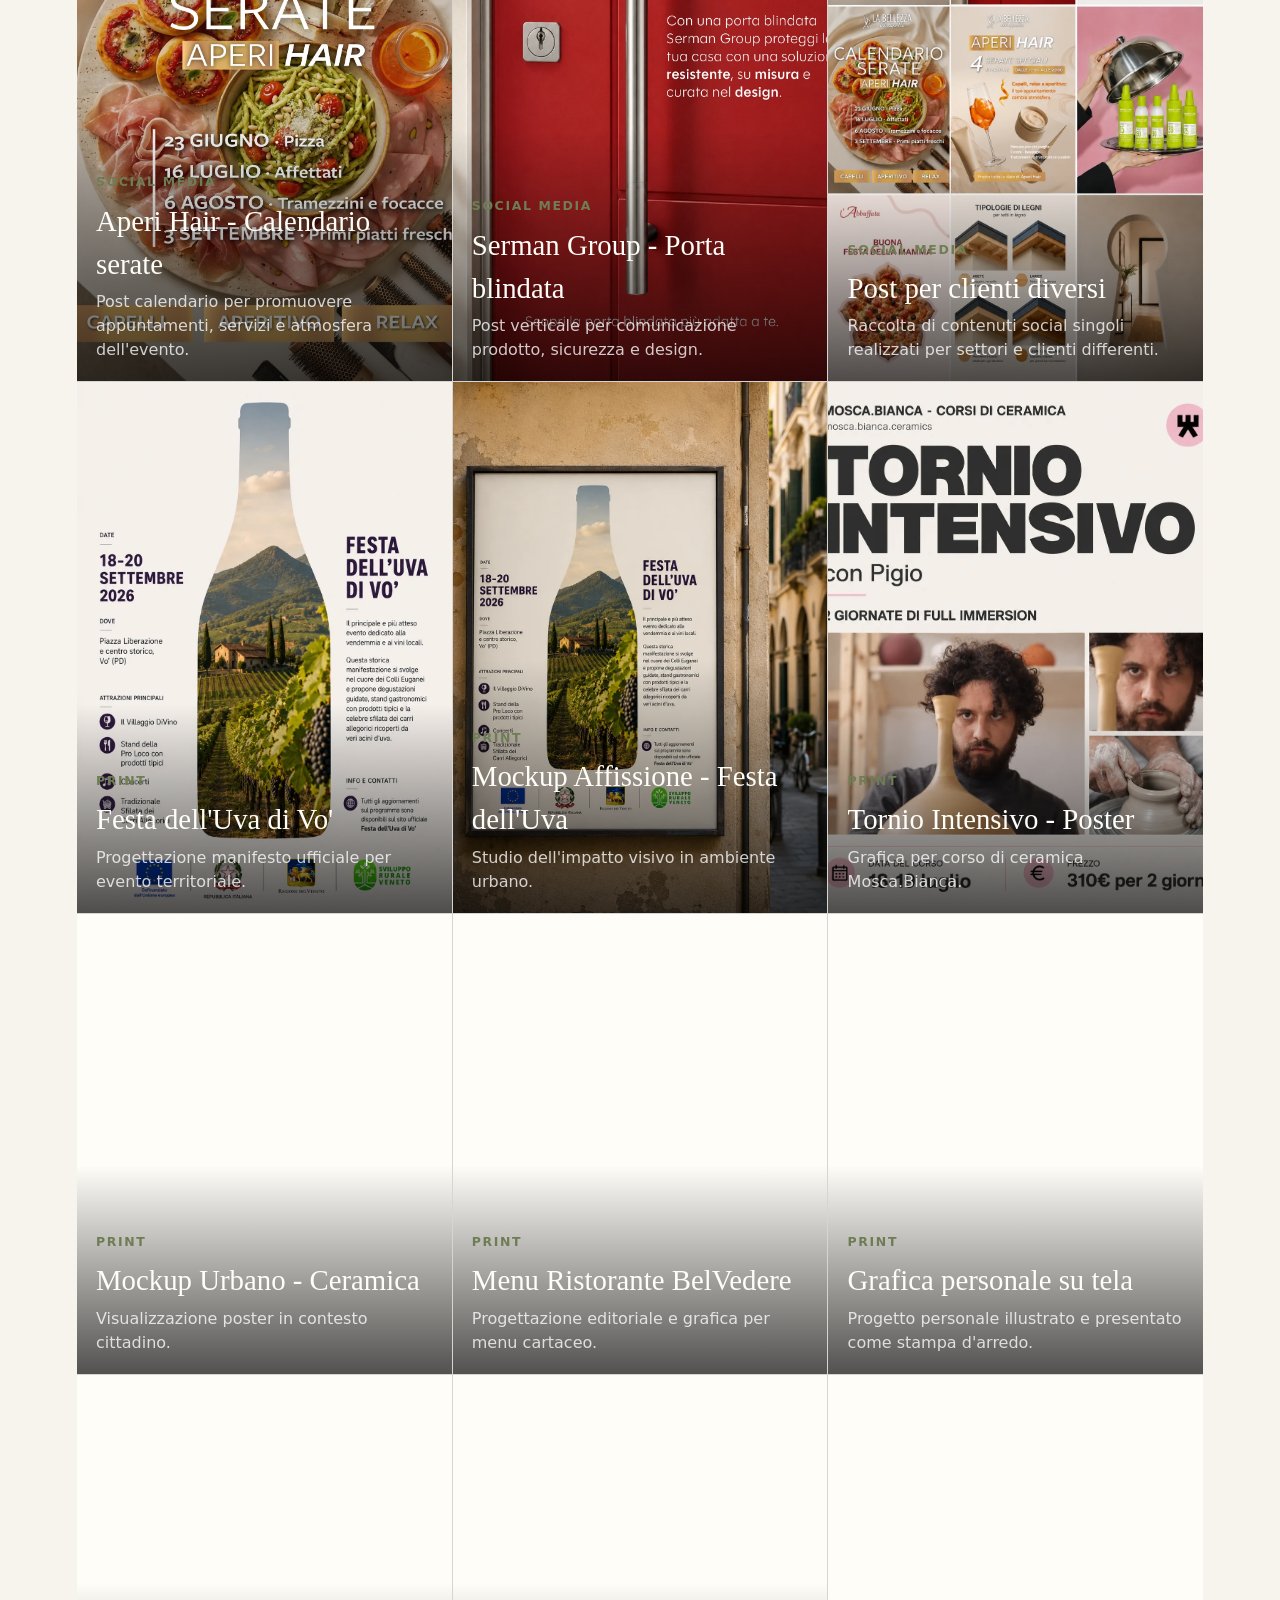
==== commit 9220a6c0: "Use updated Nero di Seppia image" ====
--- a/index.html
+++ b/index.html
@@ -240,8 +240,8 @@
           <img src="assets/optimized/assets/social-media/gingergi-food-post.webp" alt="Post food GingerGi" loading="lazy">
           <div><span>Social Media</span><h3>GingerGi Food Post</h3><p>Contenuto fotografico food per ristorante e comunicazione social.</p></div>
         </article>
-        <article class="work-tile" data-category="social" data-lightbox="assets/optimized/assets/social-media/nero-di-seppia-menu-autore.webp">
-          <img src="assets/optimized/assets/social-media/nero-di-seppia-menu-autore.webp" alt="Storia Menu d'Autore Nero di Seppia" loading="lazy">
+        <article class="work-tile" data-category="social" data-lightbox="assets/optimized/assets/social-media/nero-di-seppia-menu-autore-v2.webp">
+          <img src="assets/optimized/assets/social-media/nero-di-seppia-menu-autore-v2.webp" alt="Storia Menu d'Autore Nero di Seppia" loading="lazy">
           <div><span>Social Media</span><h3>Nero di Seppia - Menu d'Autore</h3><p>Story/post verticale per rubrica gastronomica e promozione menu.</p></div>
         </article>
         <article class="work-tile" data-category="social" data-lightbox="assets/optimized/assets/social-media/nero-di-seppia-piatto-story.webp">
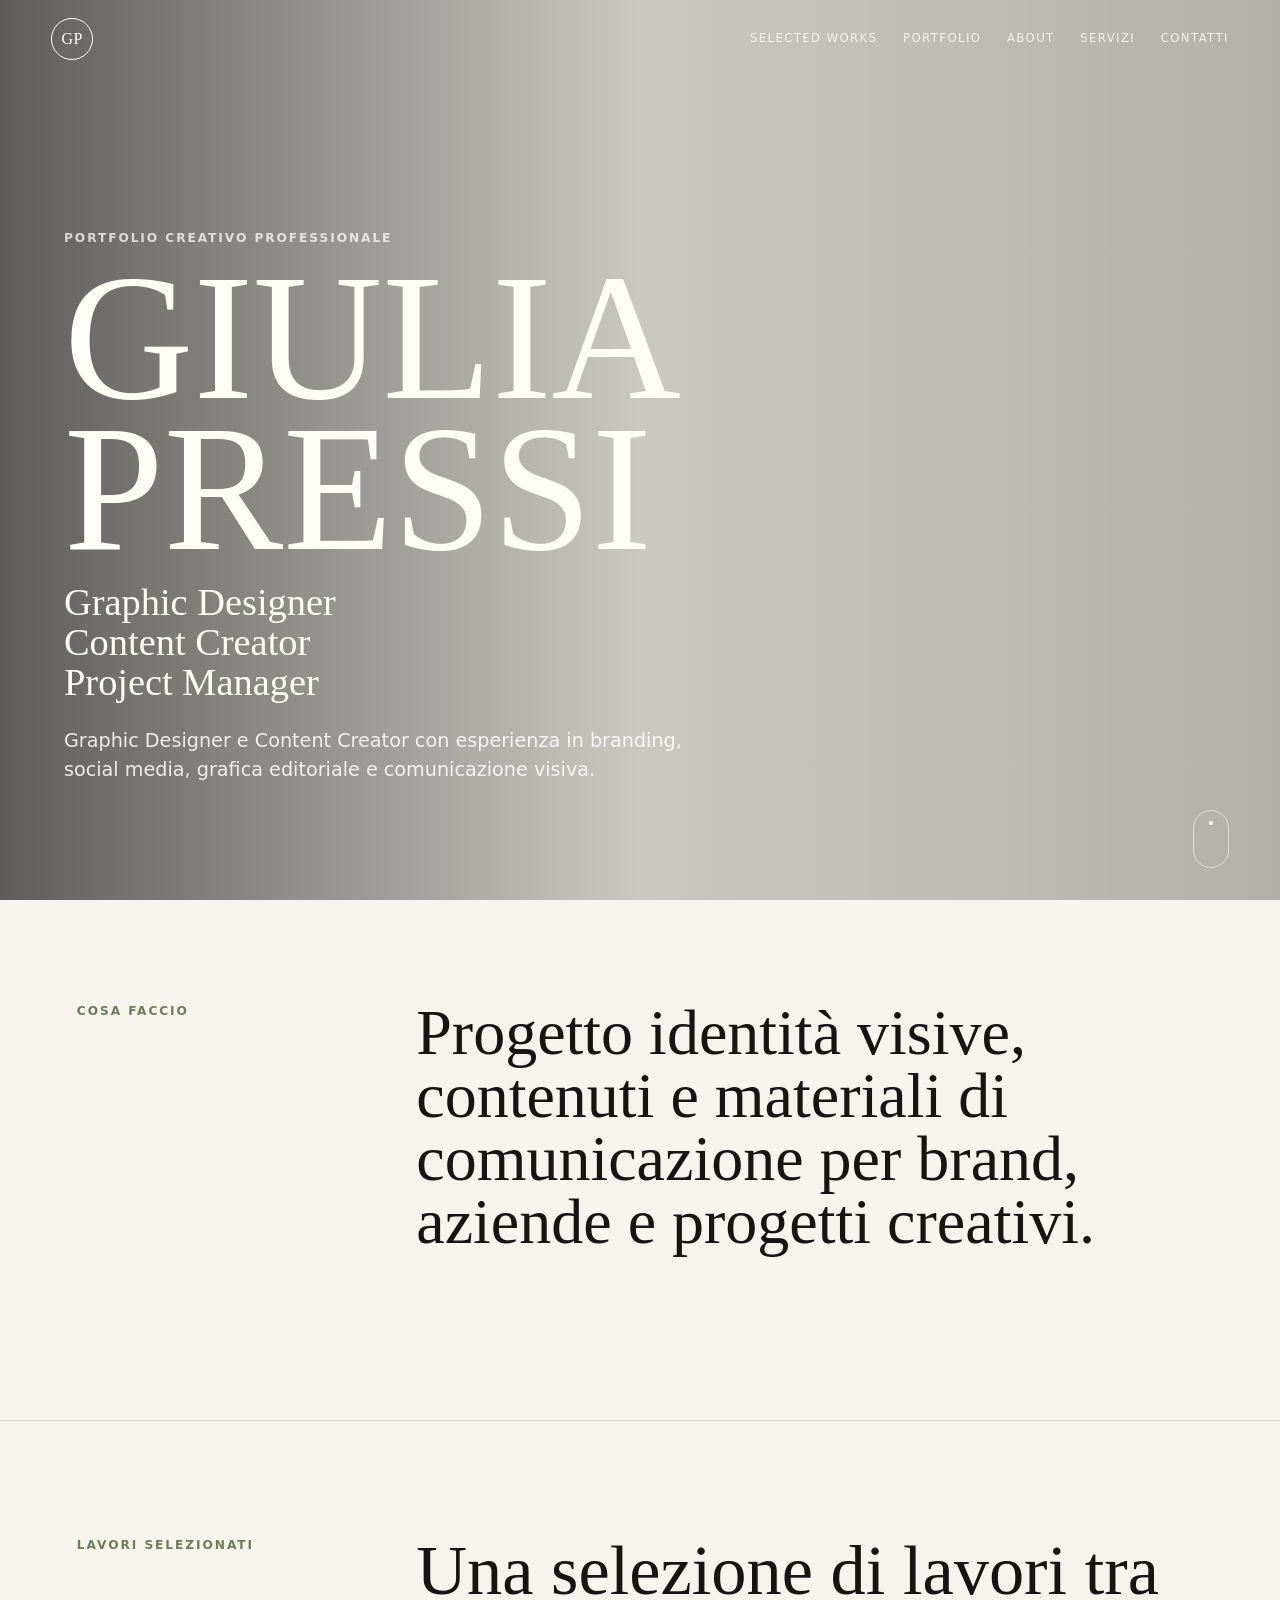
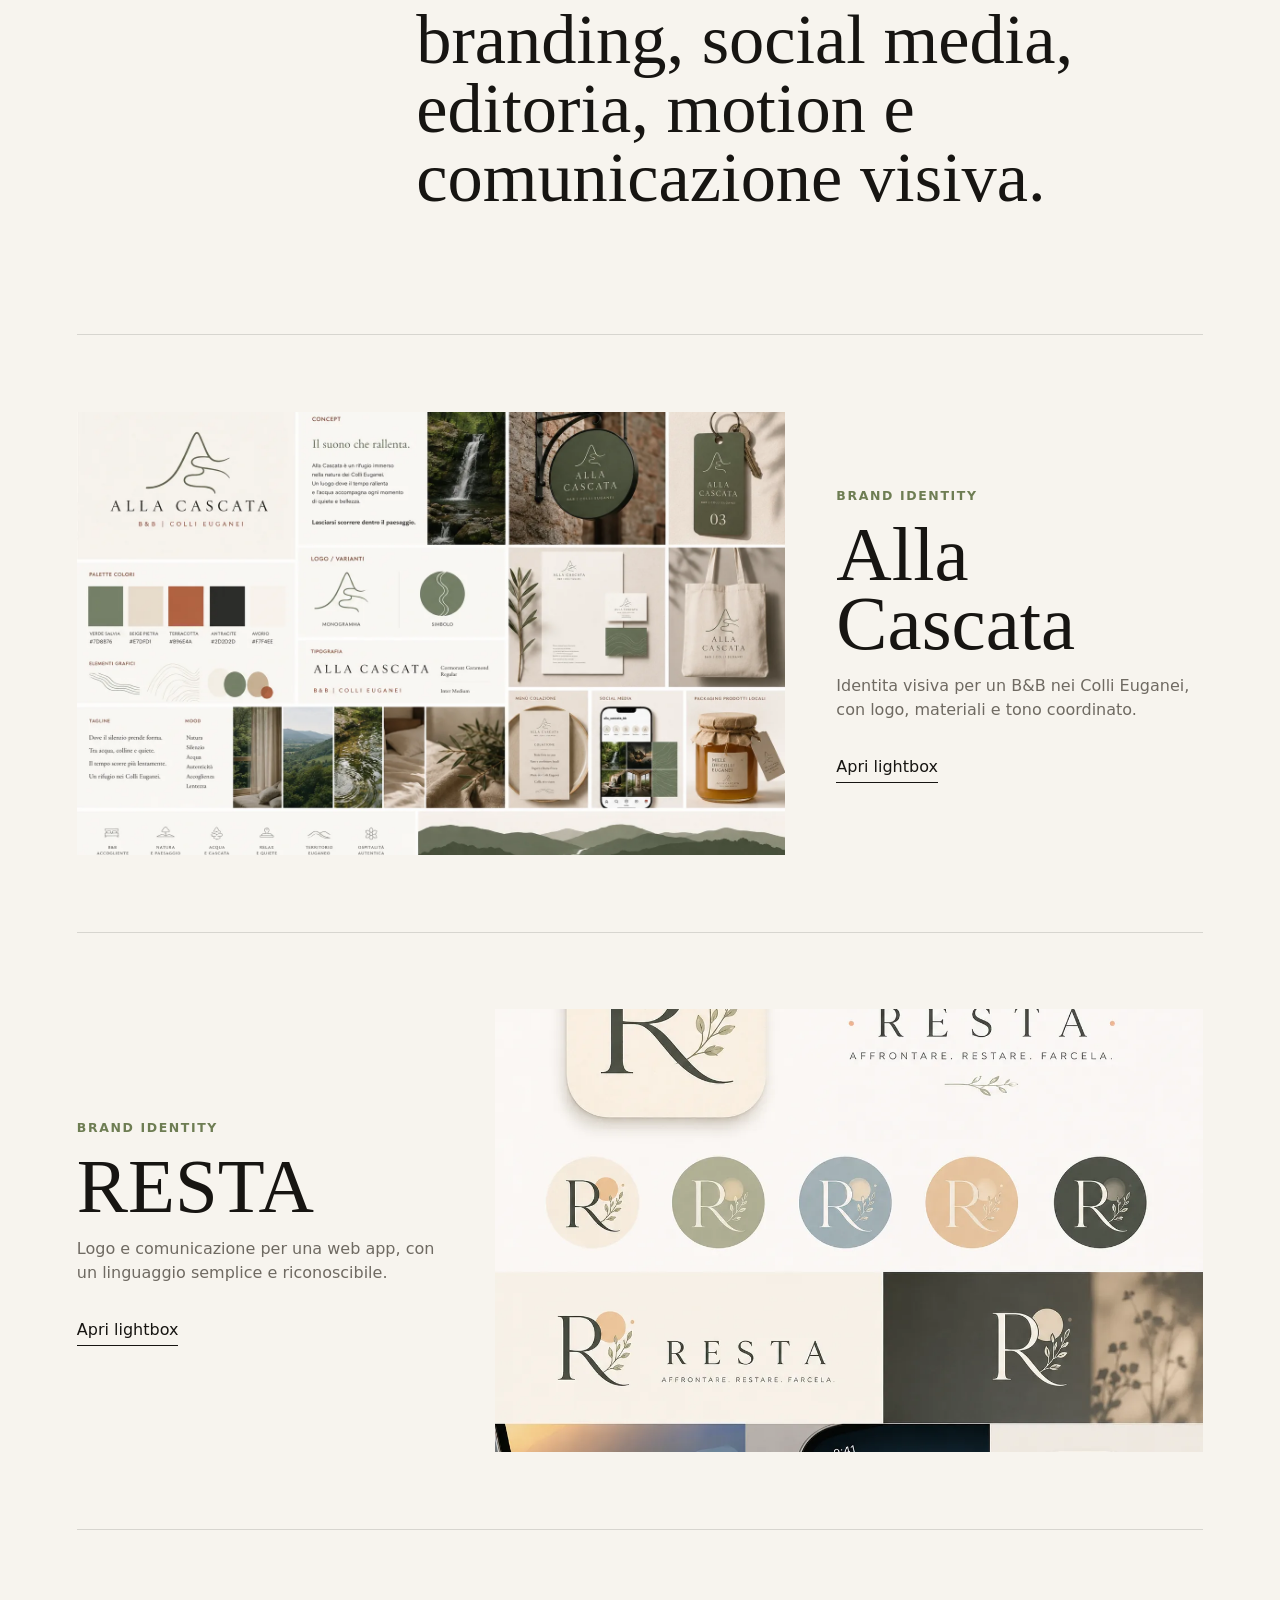
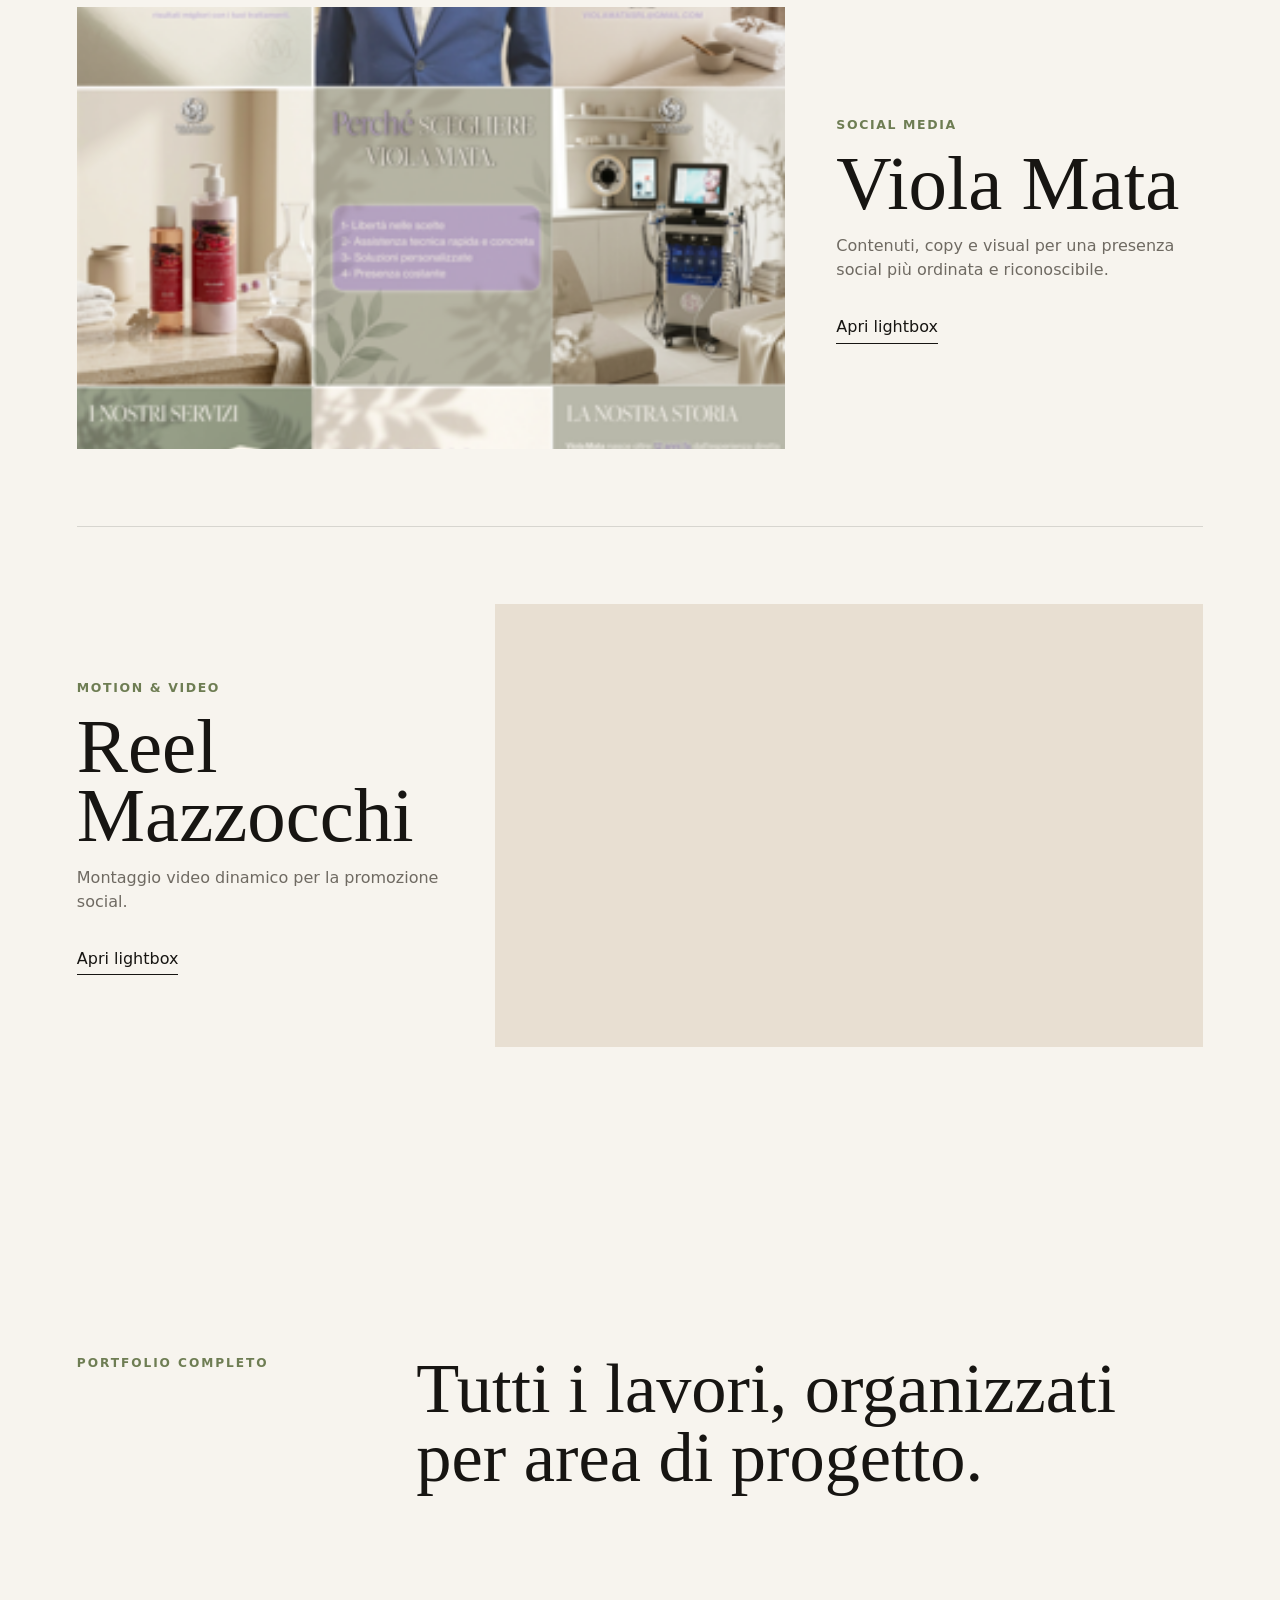
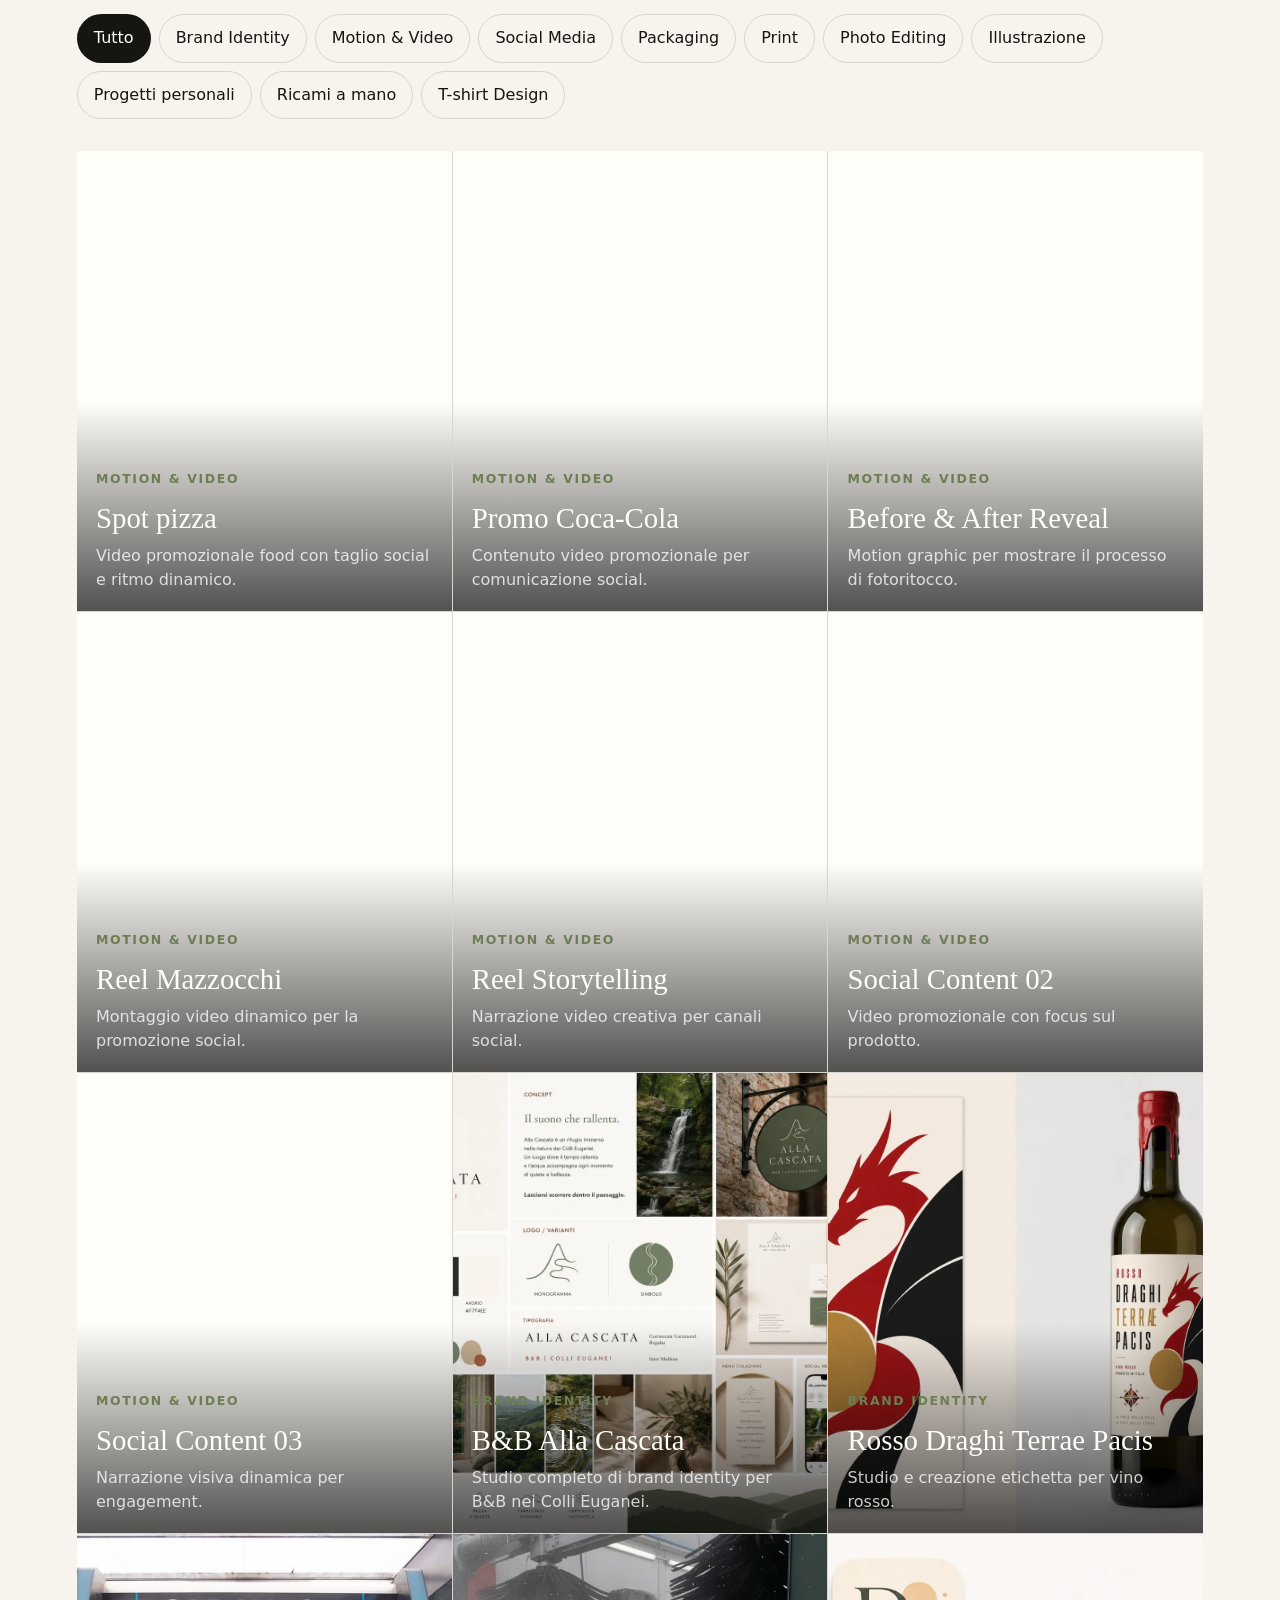
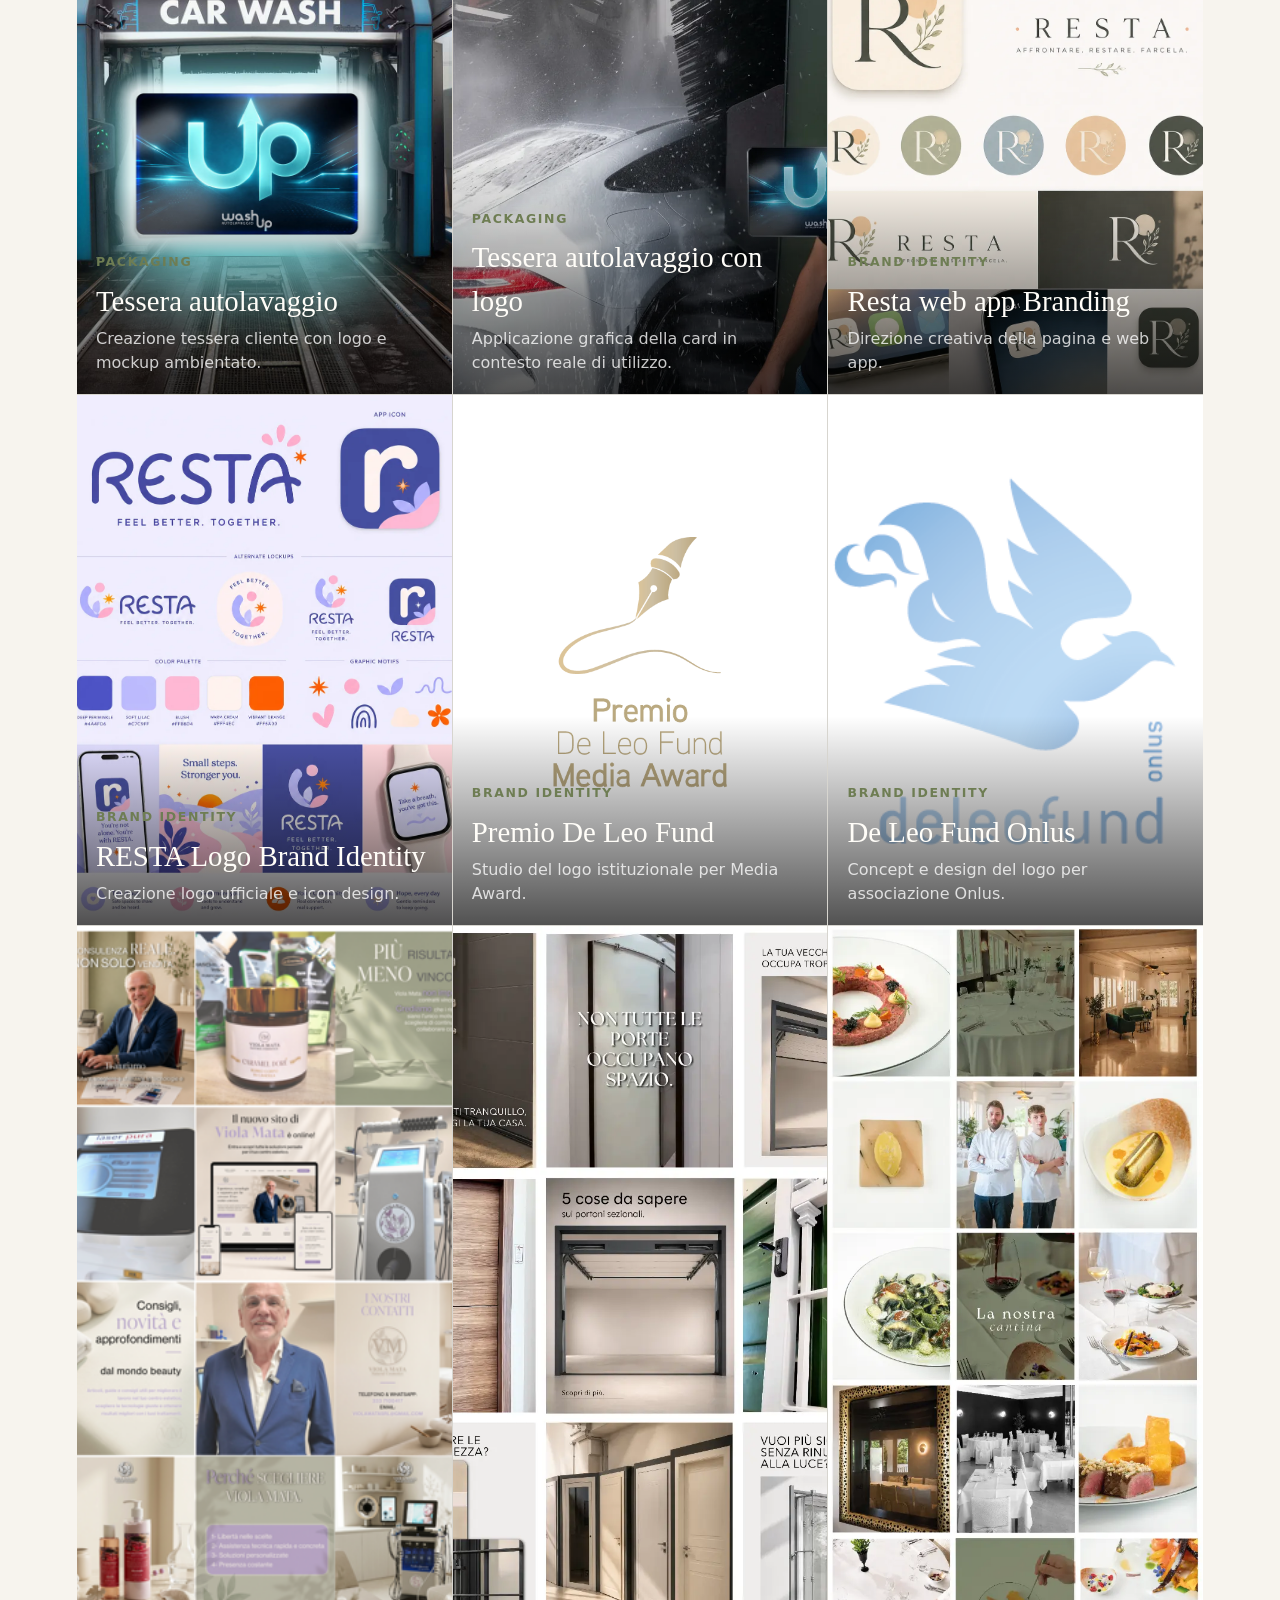
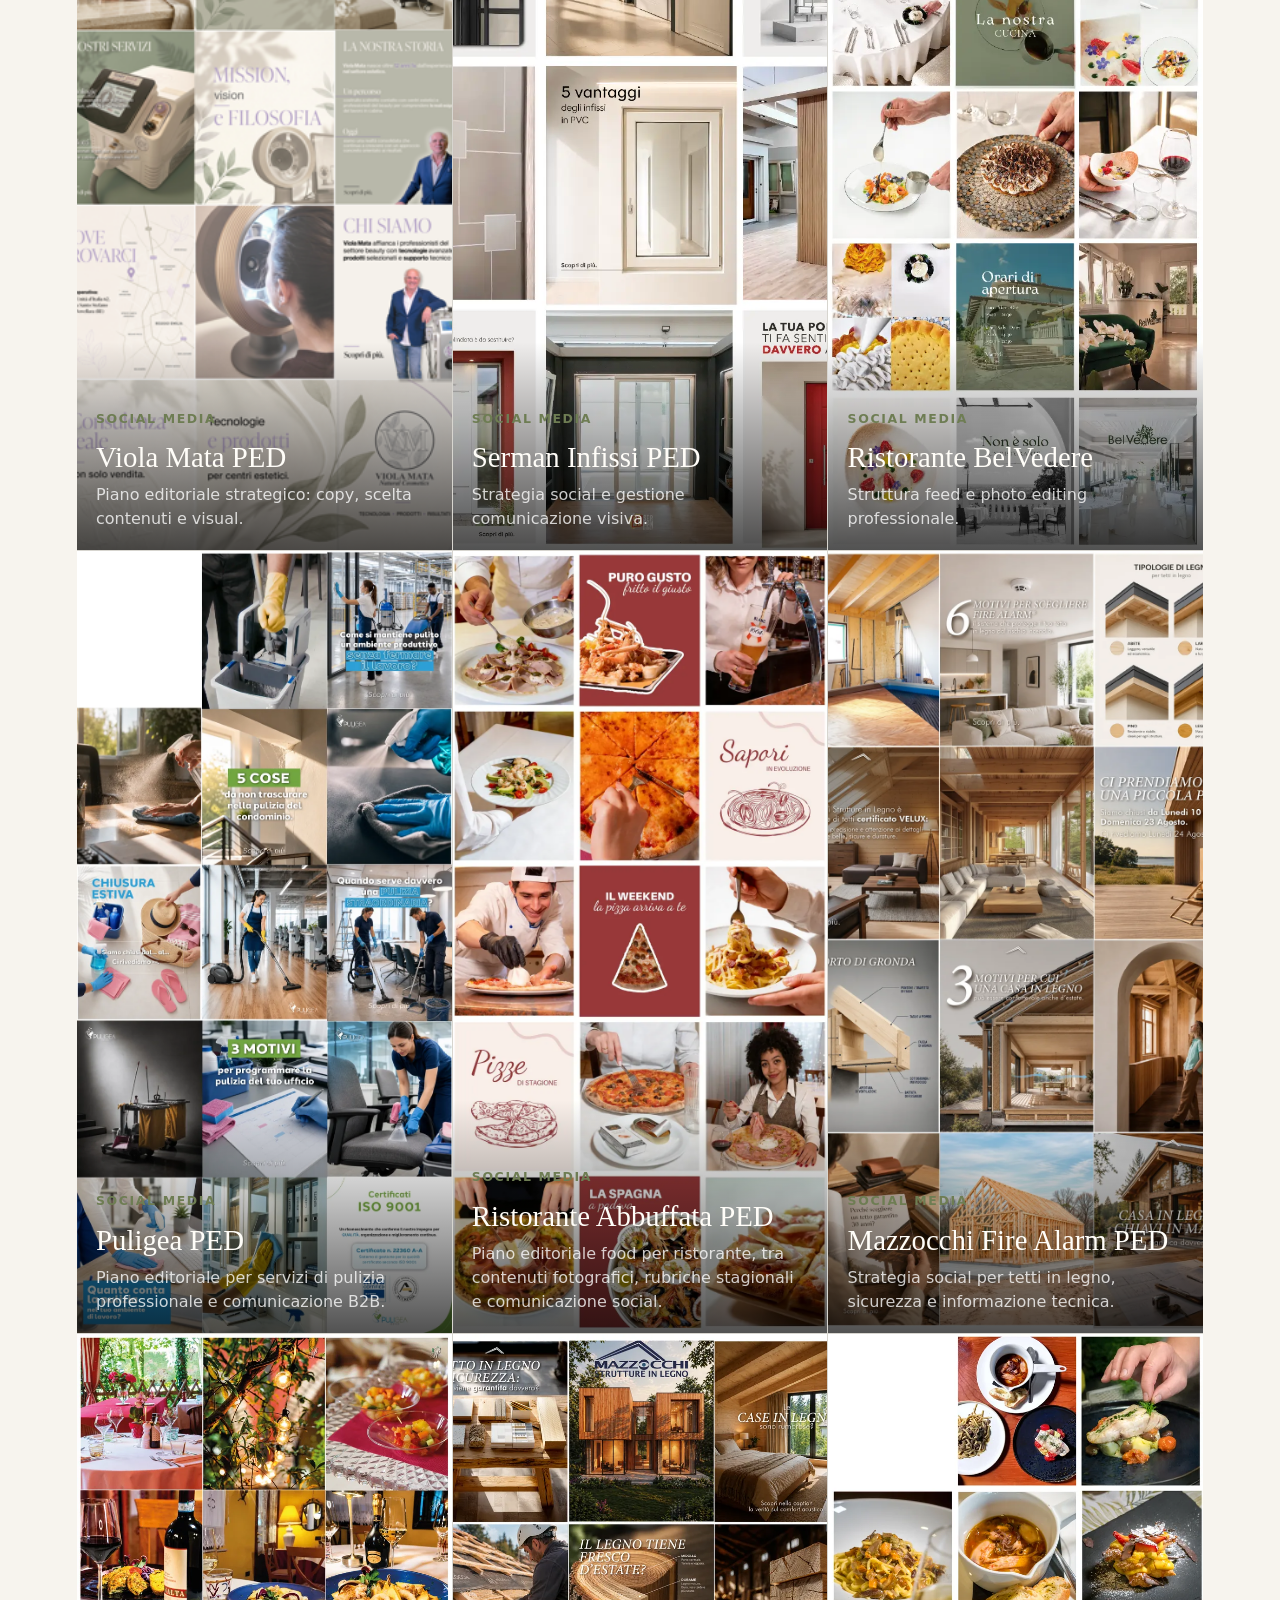
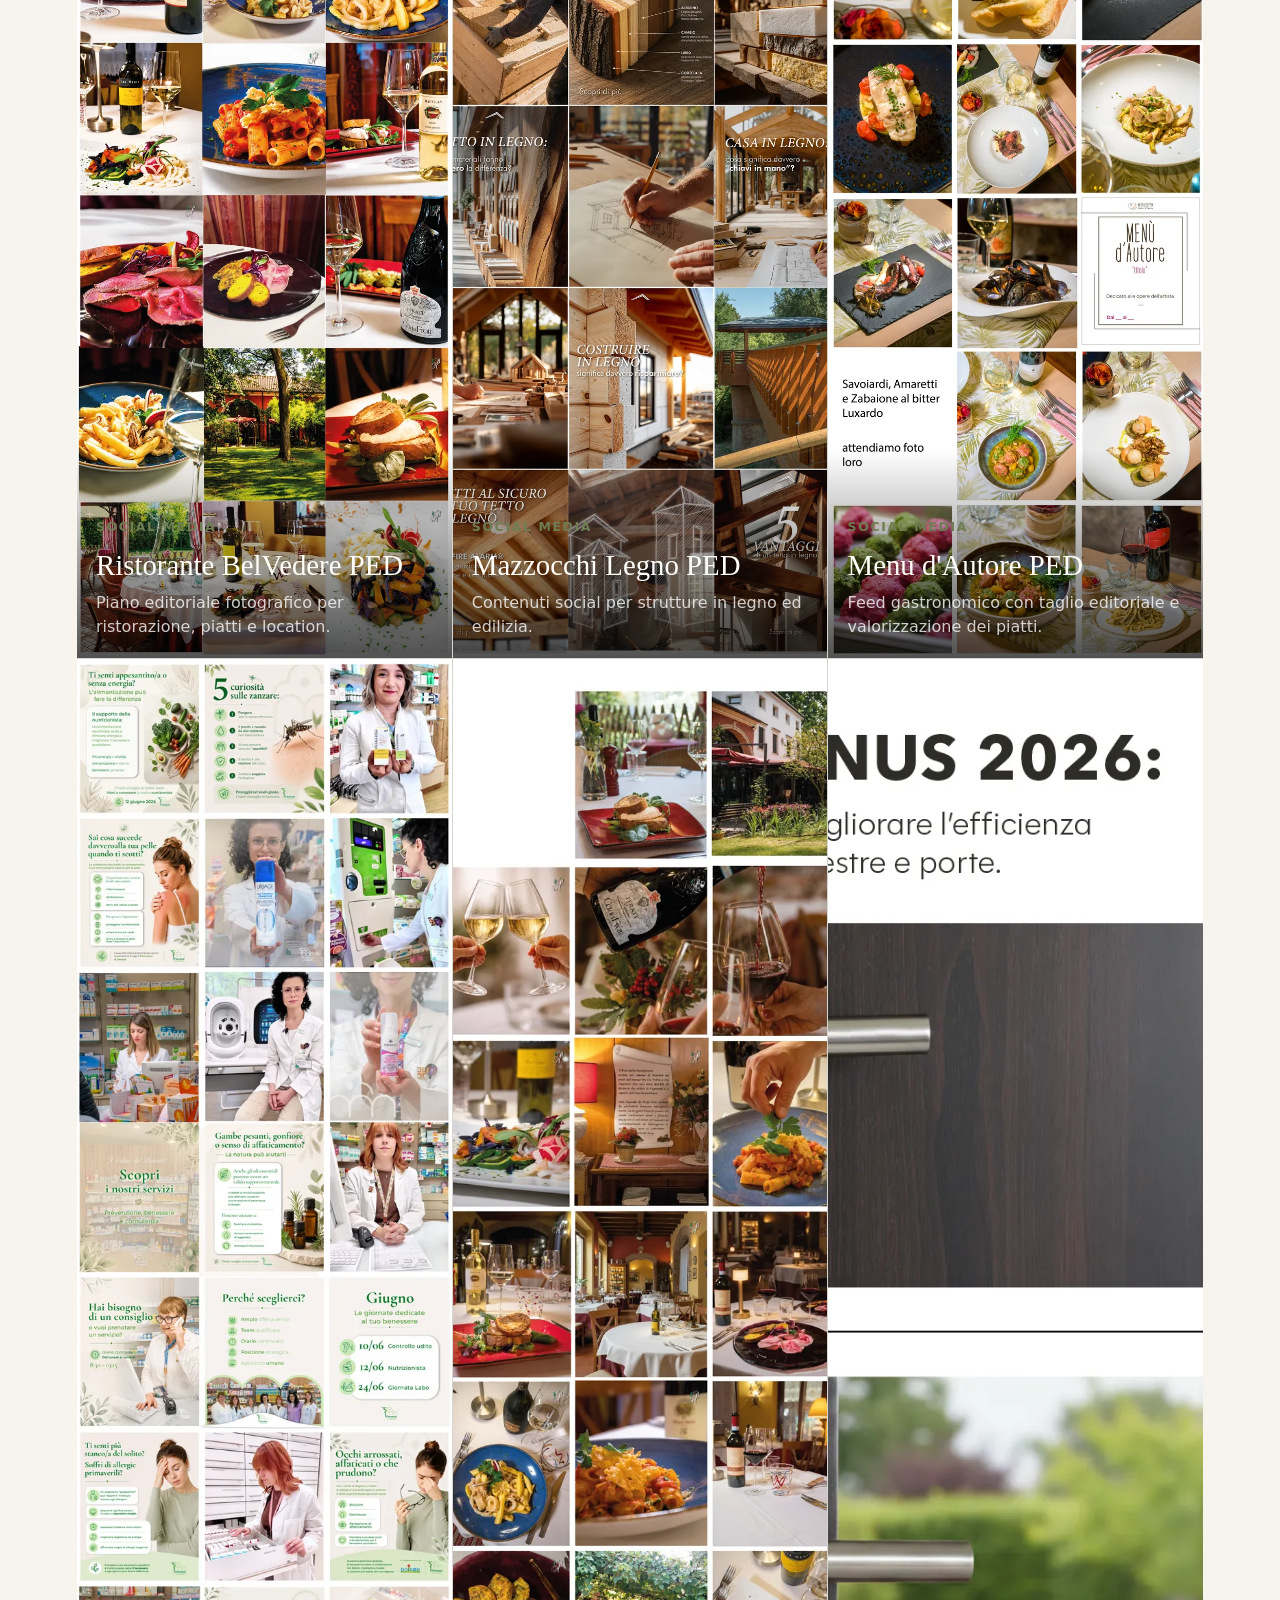
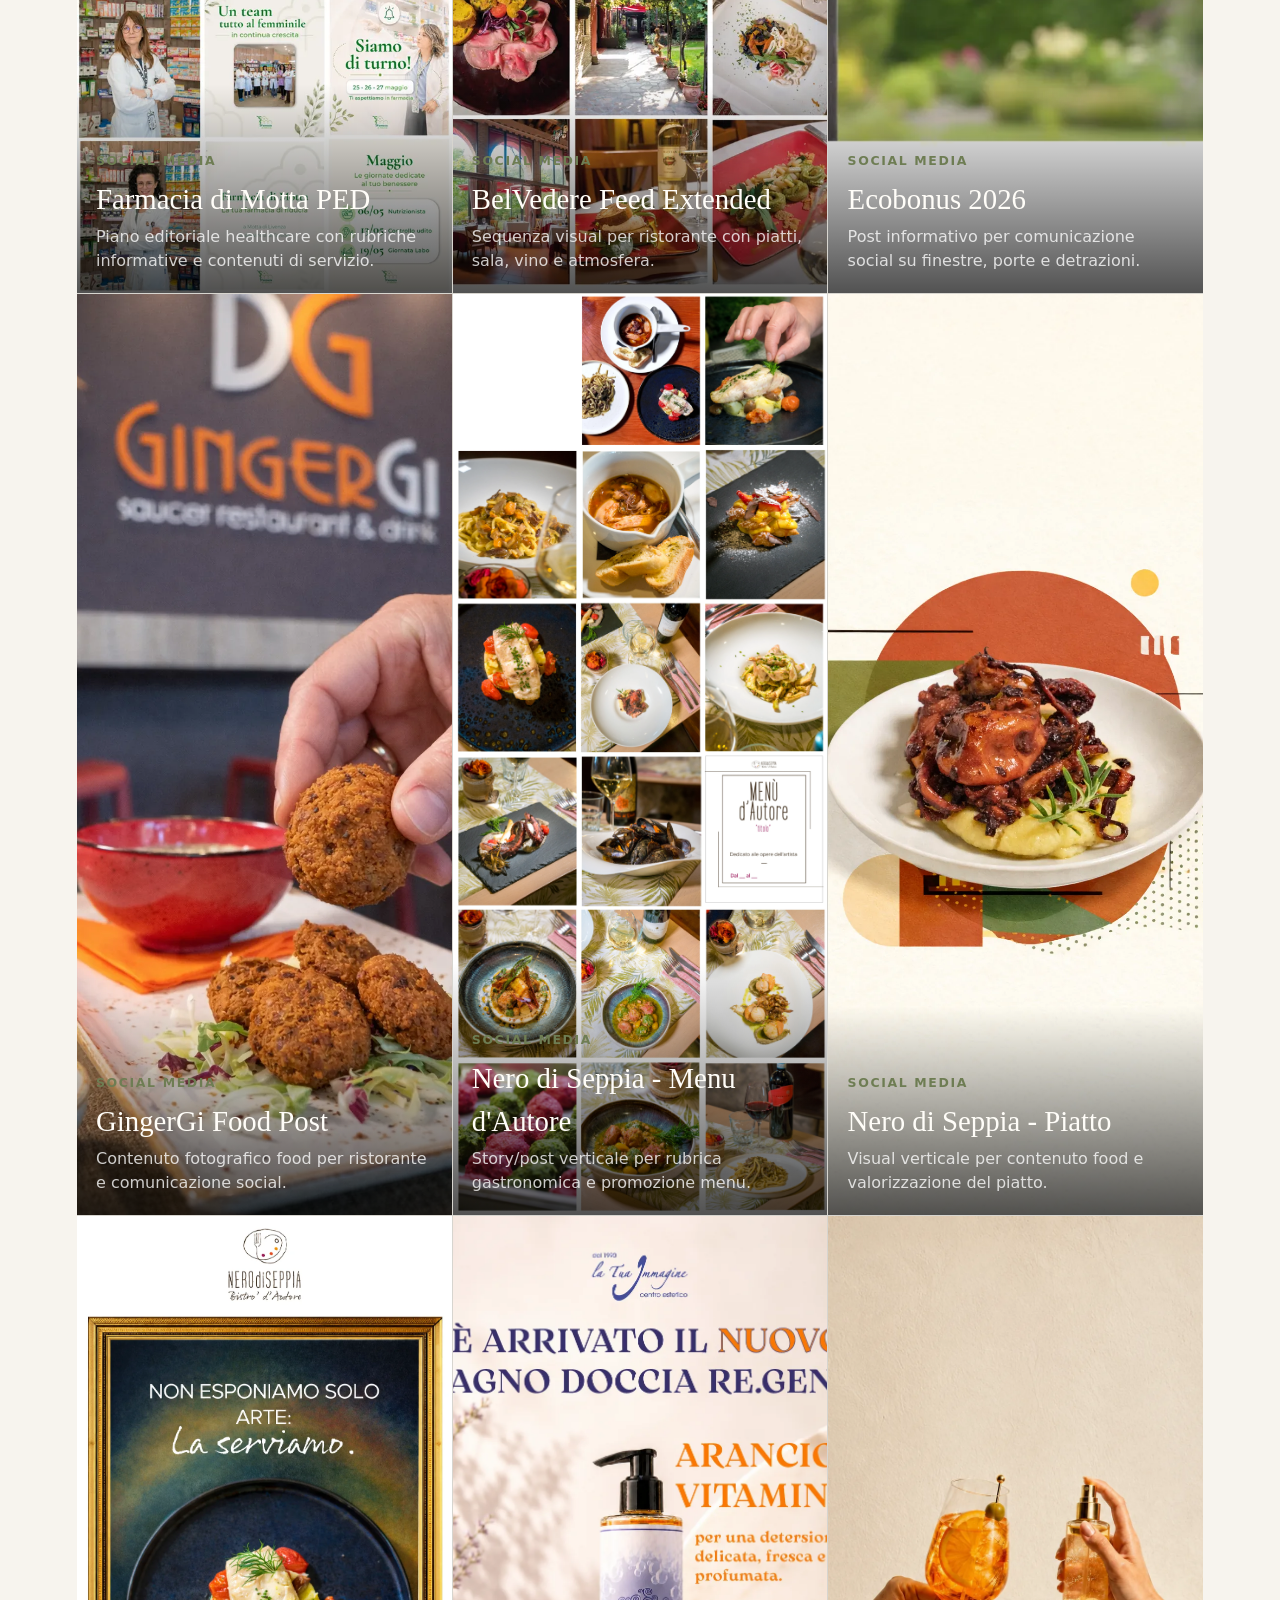
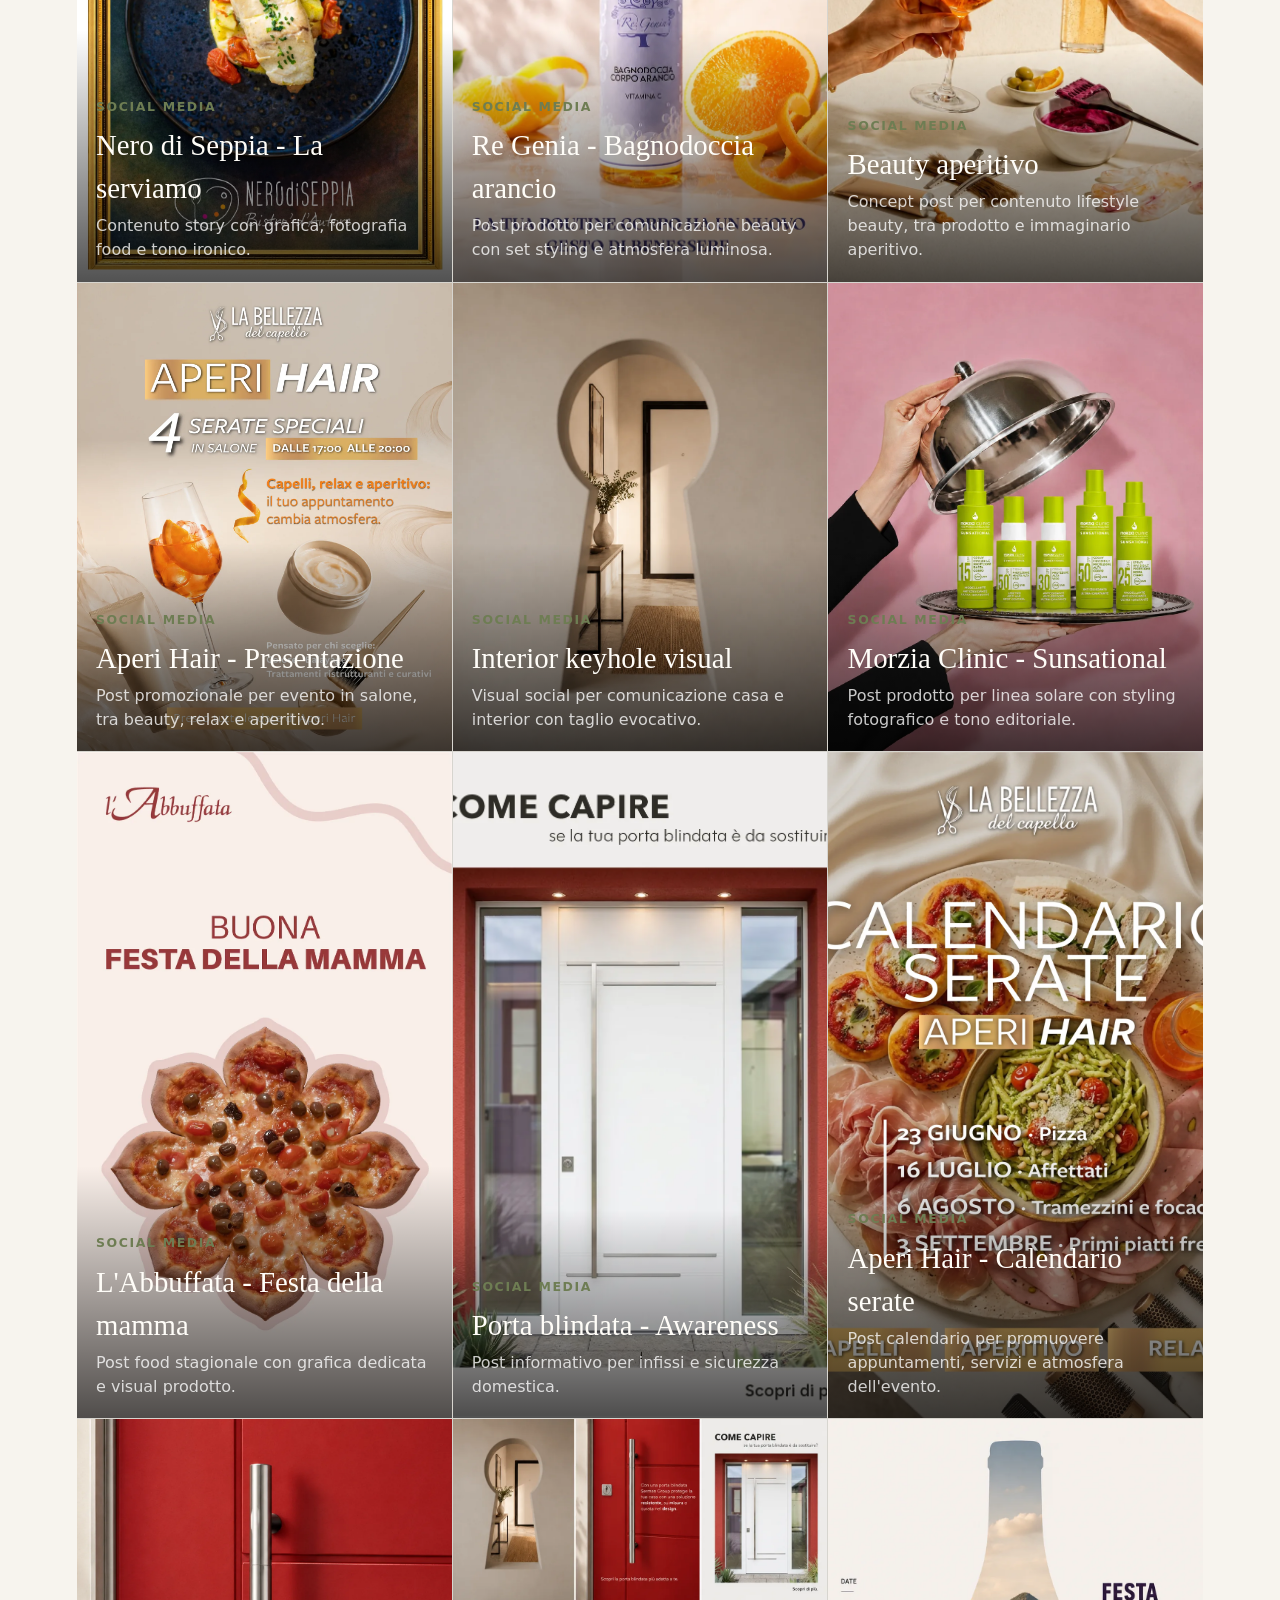
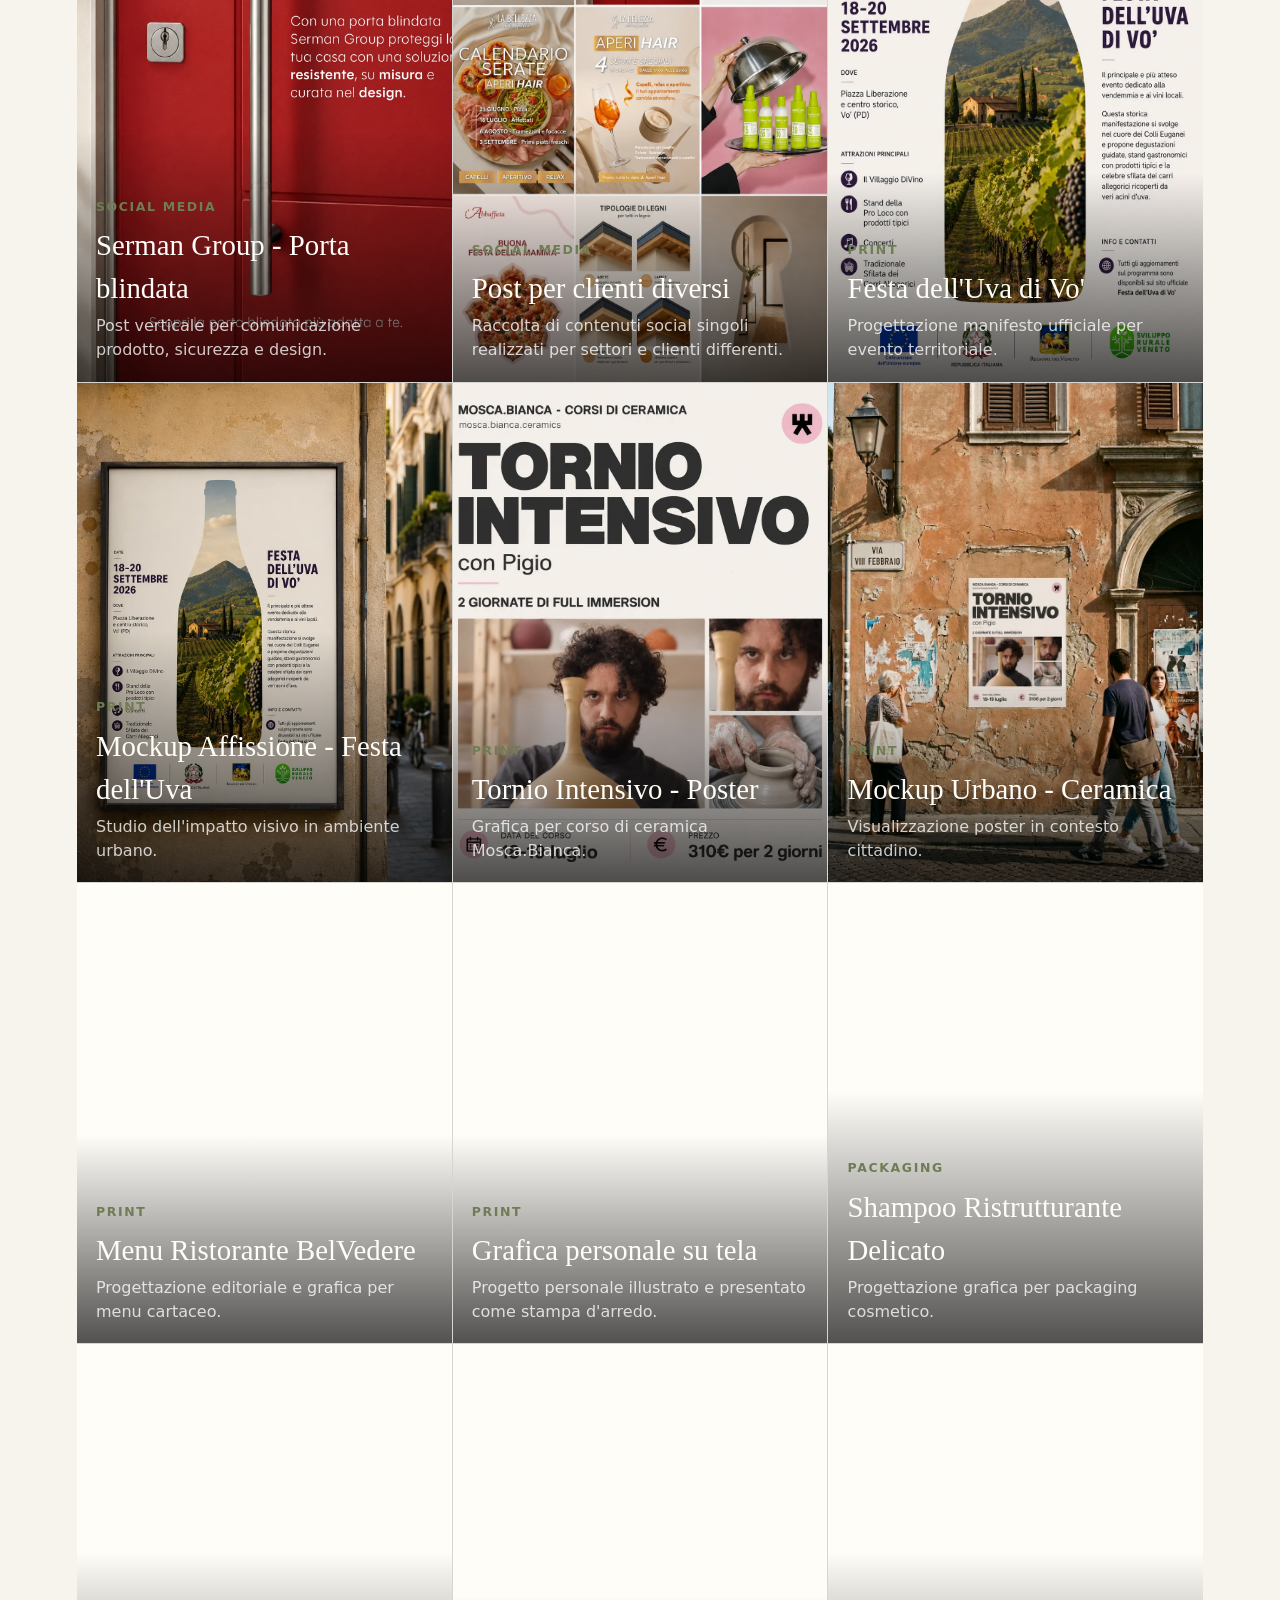
==== commit c53daebd: "Remove duplicate Puro Gusto PED card" ====
--- a/index.html
+++ b/index.html
@@ -200,10 +200,6 @@
           <img src="assets/optimized/assets/social-media/puligea-feed.webp" alt="Puligea PED" loading="lazy">
           <div><span>Social Media</span><h3>Puligea PED</h3><p>Piano editoriale per servizi di pulizia professionale e comunicazione B2B.</p></div>
         </article>
-        <article class="work-tile" data-category="social" data-lightbox="assets/optimized/assets/social-media/puro-gusto-feed.webp">
-          <img src="assets/optimized/assets/social-media/puro-gusto-feed.webp" alt="Puro Gusto PED" loading="lazy">
-          <div><span>Social Media</span><h3>Puro Gusto PED</h3><p>Feed social food con contenuti fotografici, copy e rubriche stagionali.</p></div>
-        </article>
         <article class="work-tile" data-category="social" data-lightbox="assets/optimized/assets/social-media/ristorante-abbuffata-ped.webp">
           <img src="assets/optimized/assets/social-media/ristorante-abbuffata-ped.webp" alt="Ristorante Abbuffata PED" loading="lazy">
           <div><span>Social Media</span><h3>Ristorante Abbuffata PED</h3><p>Piano editoriale food per ristorante, tra contenuti fotografici, rubriche stagionali e comunicazione social.</p></div>
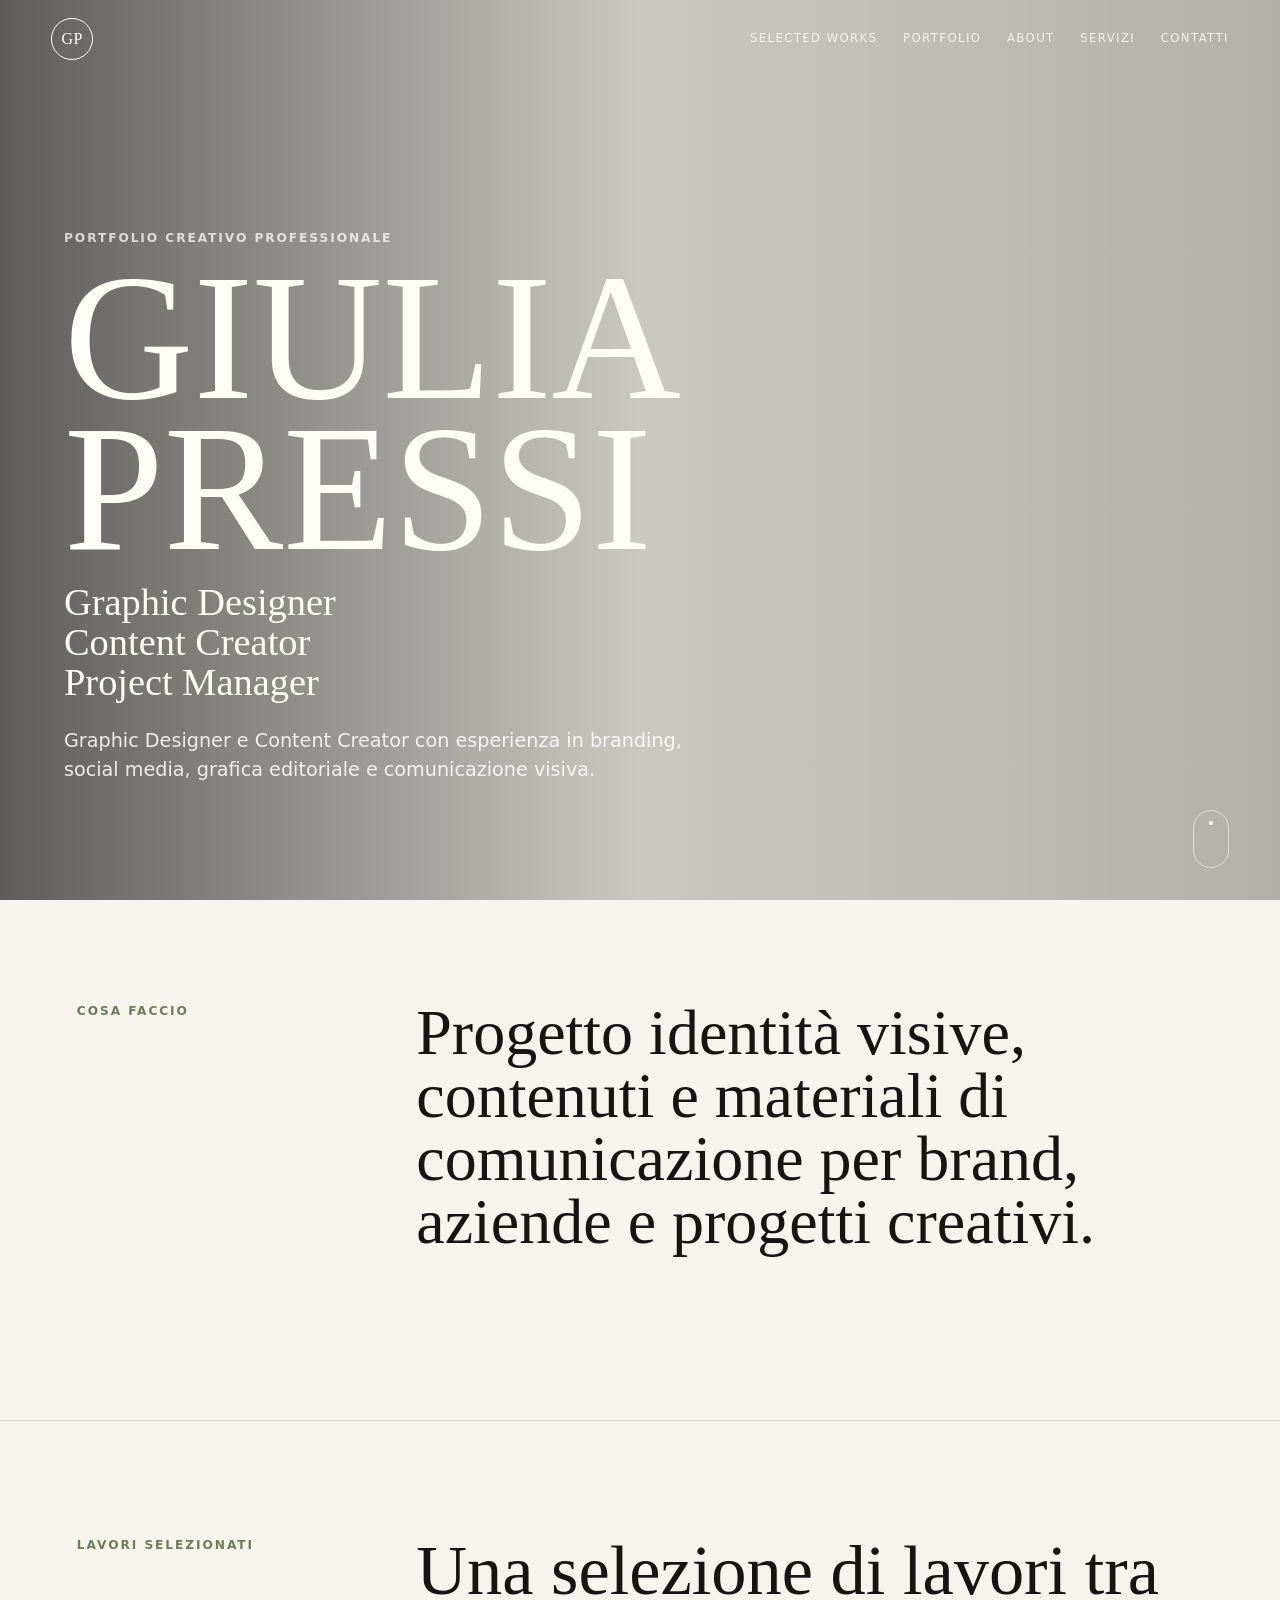
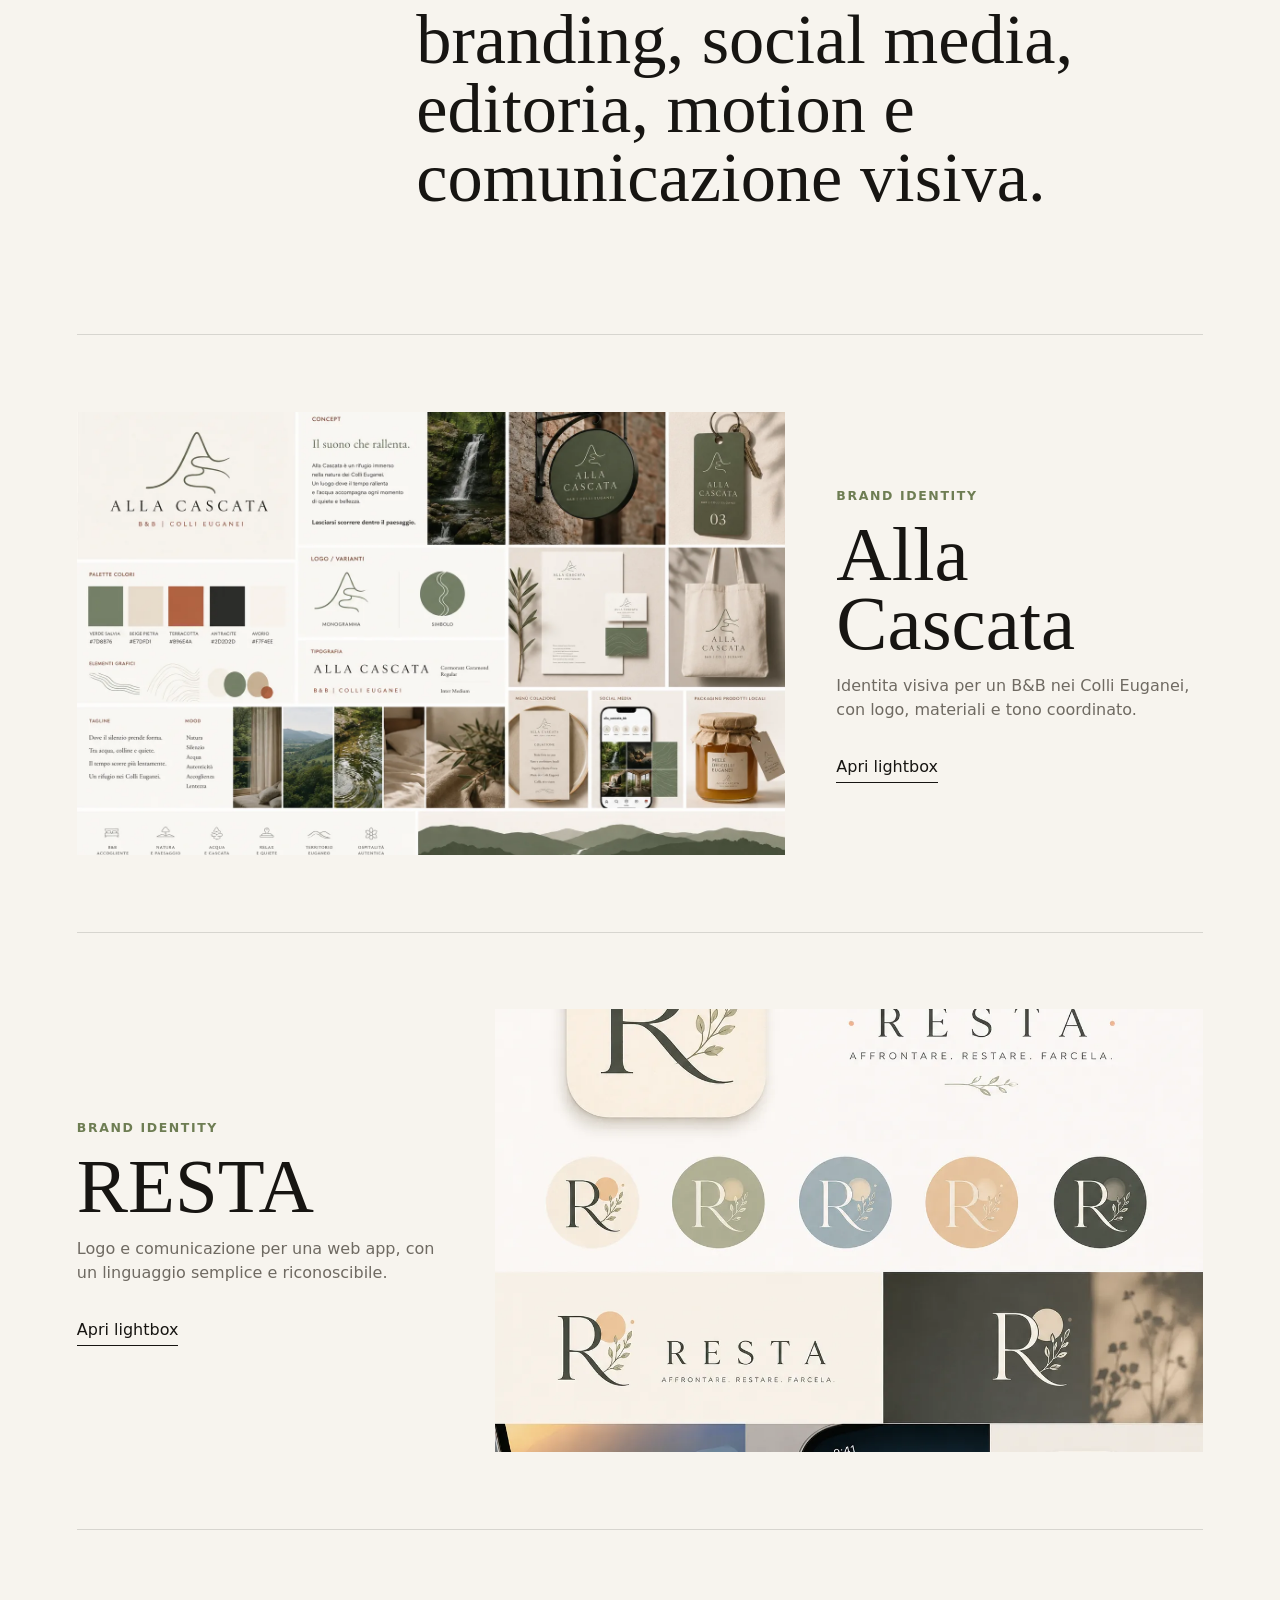
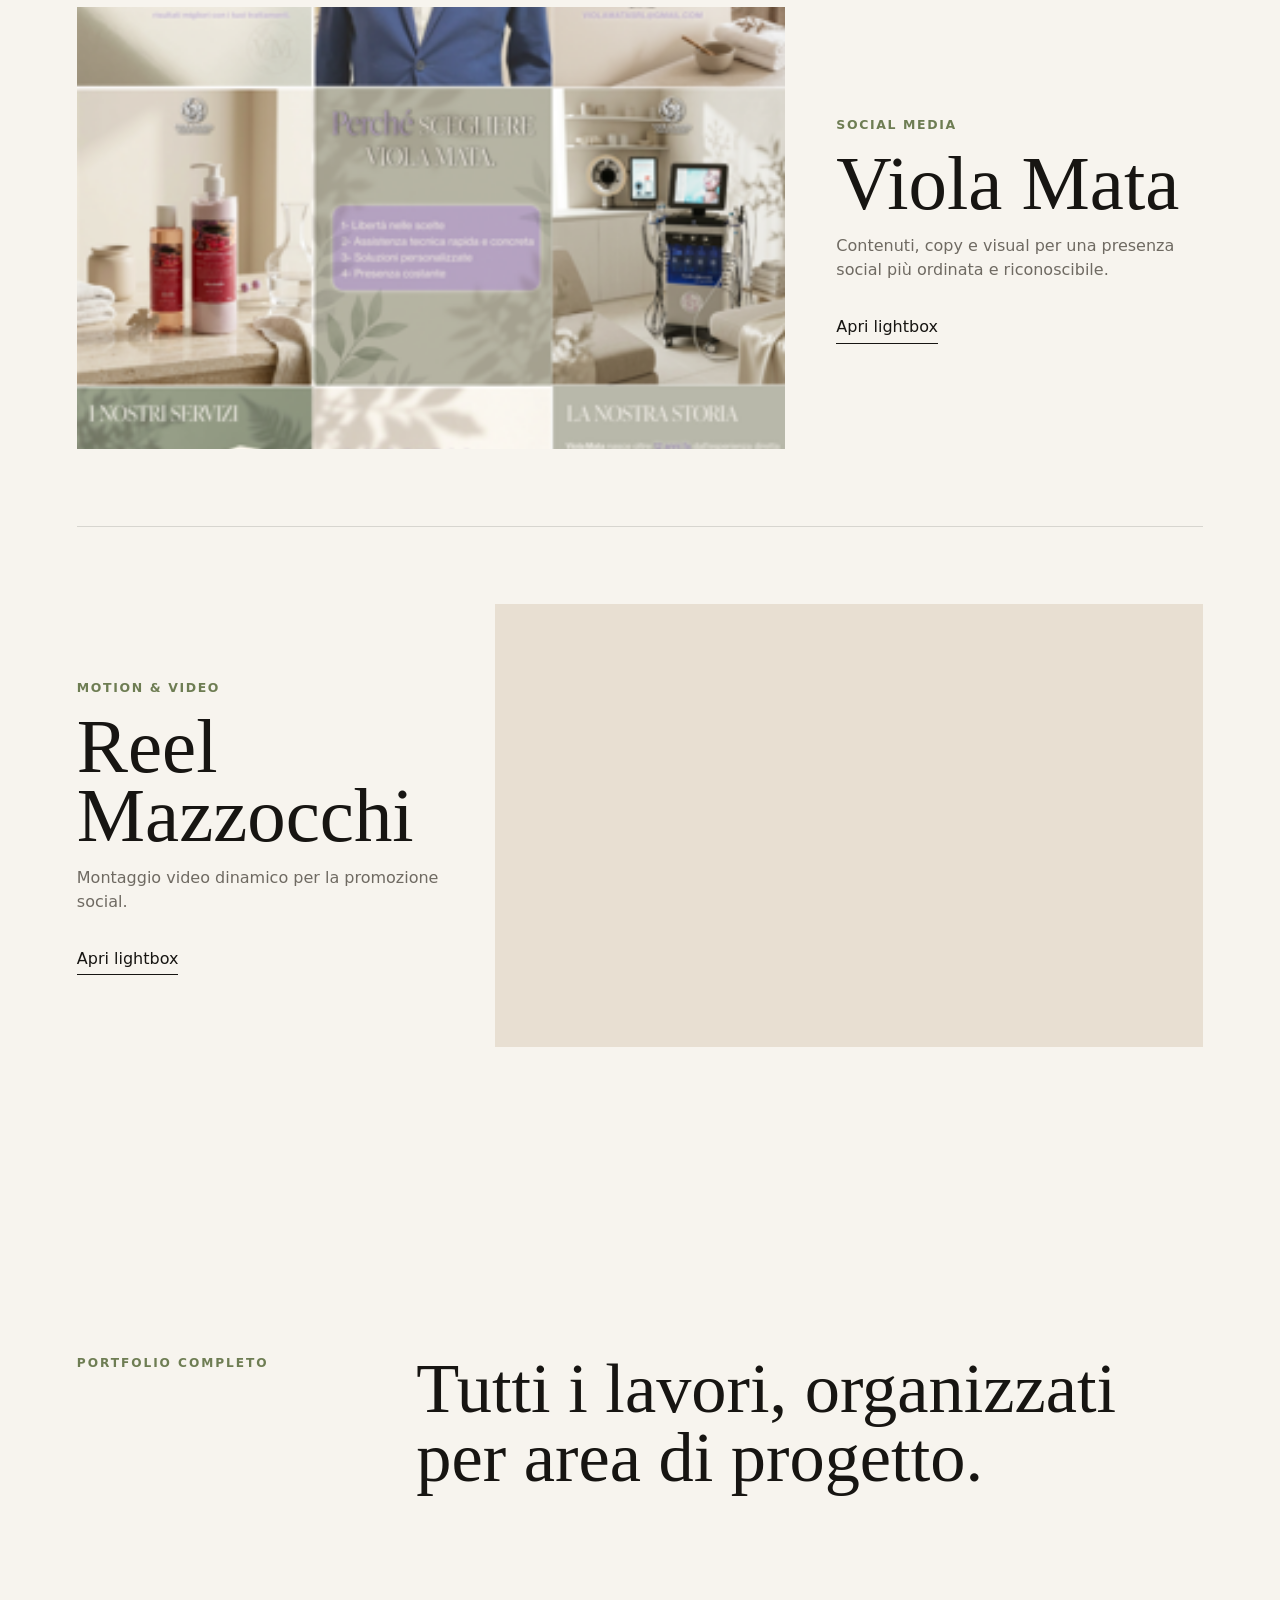
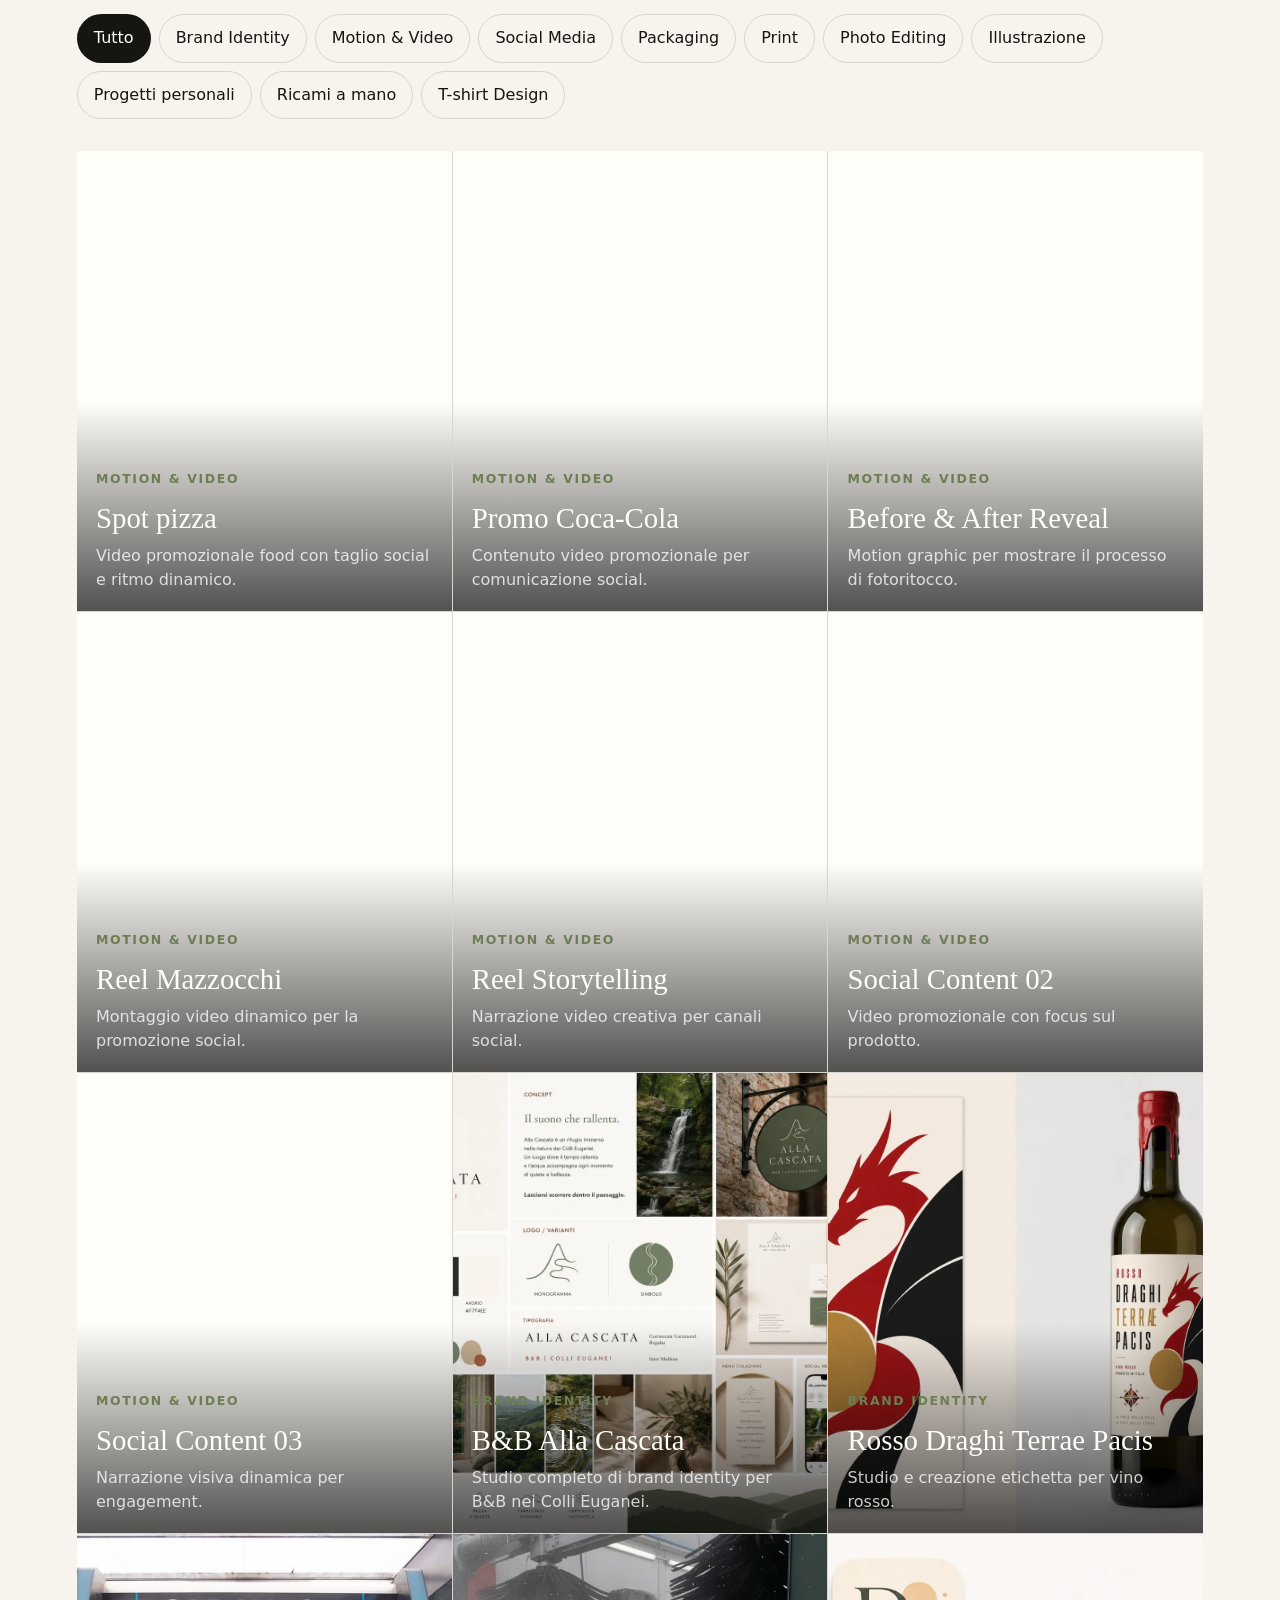
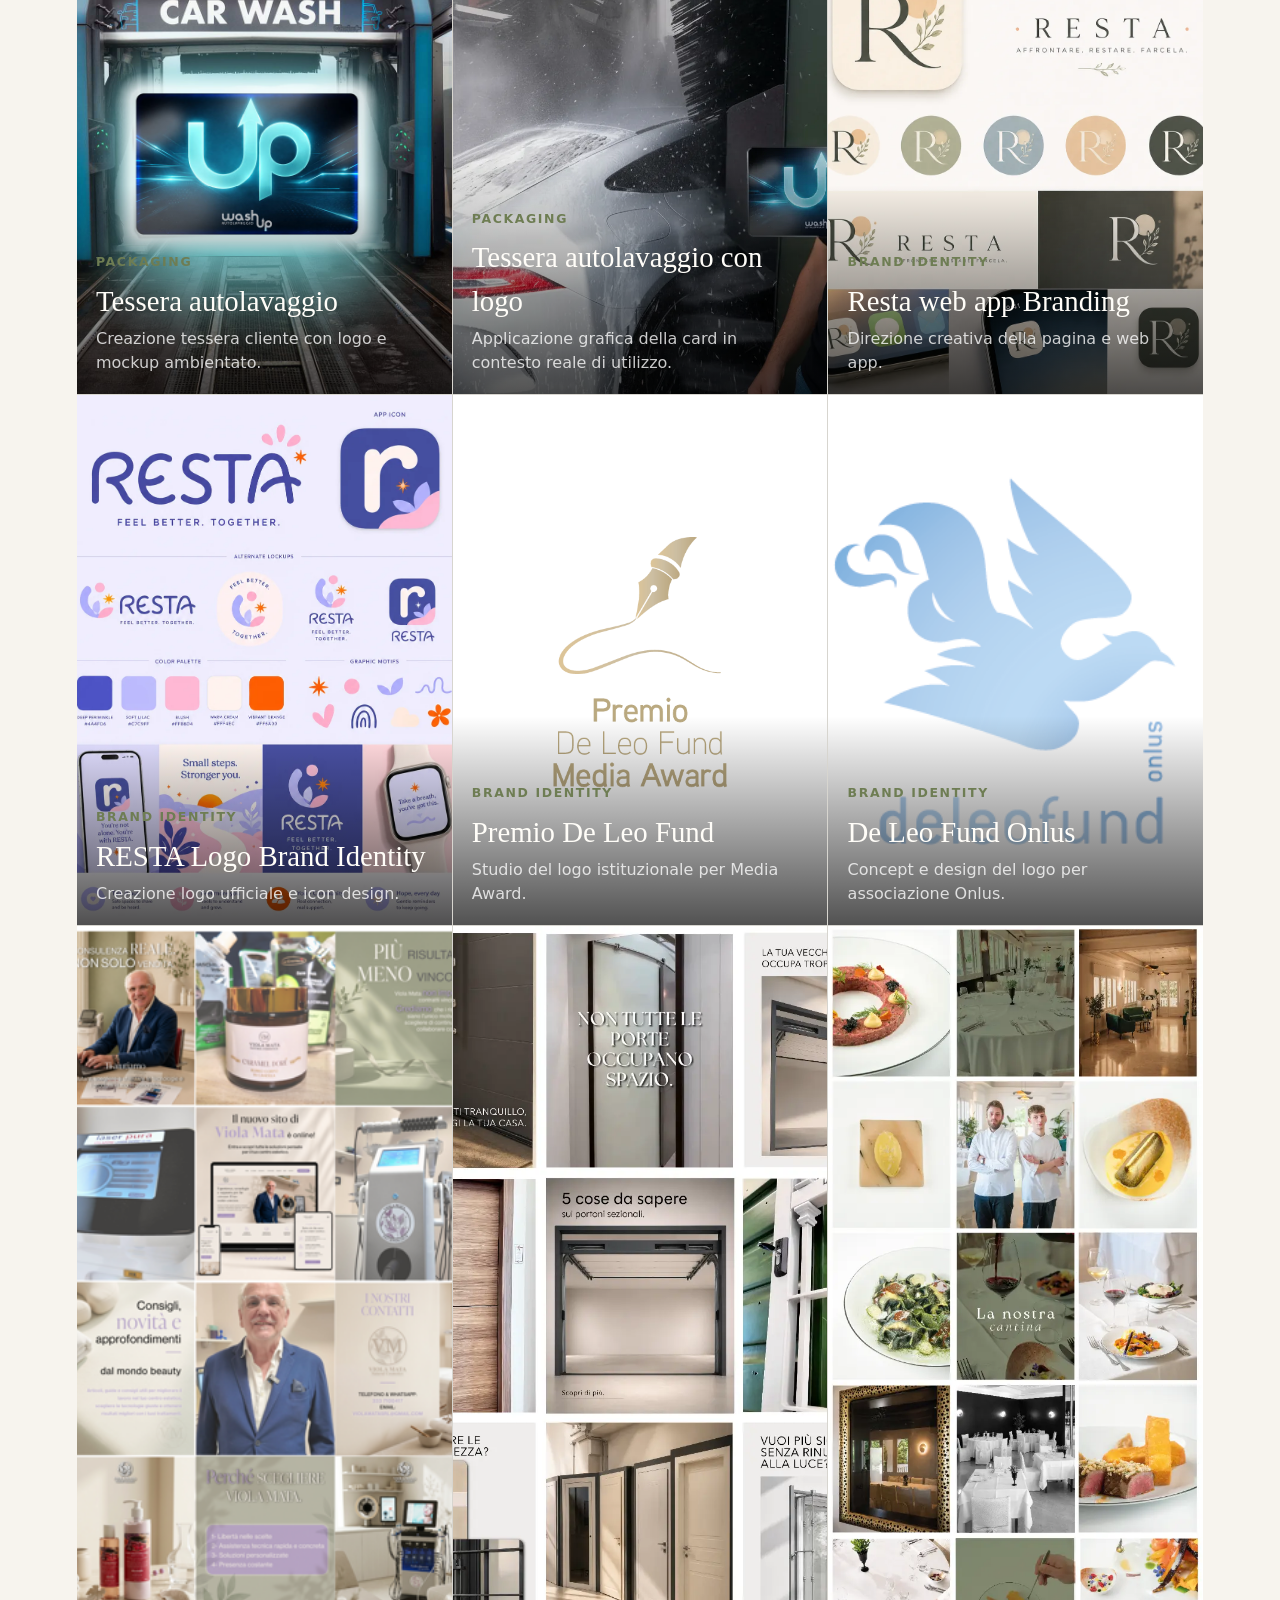
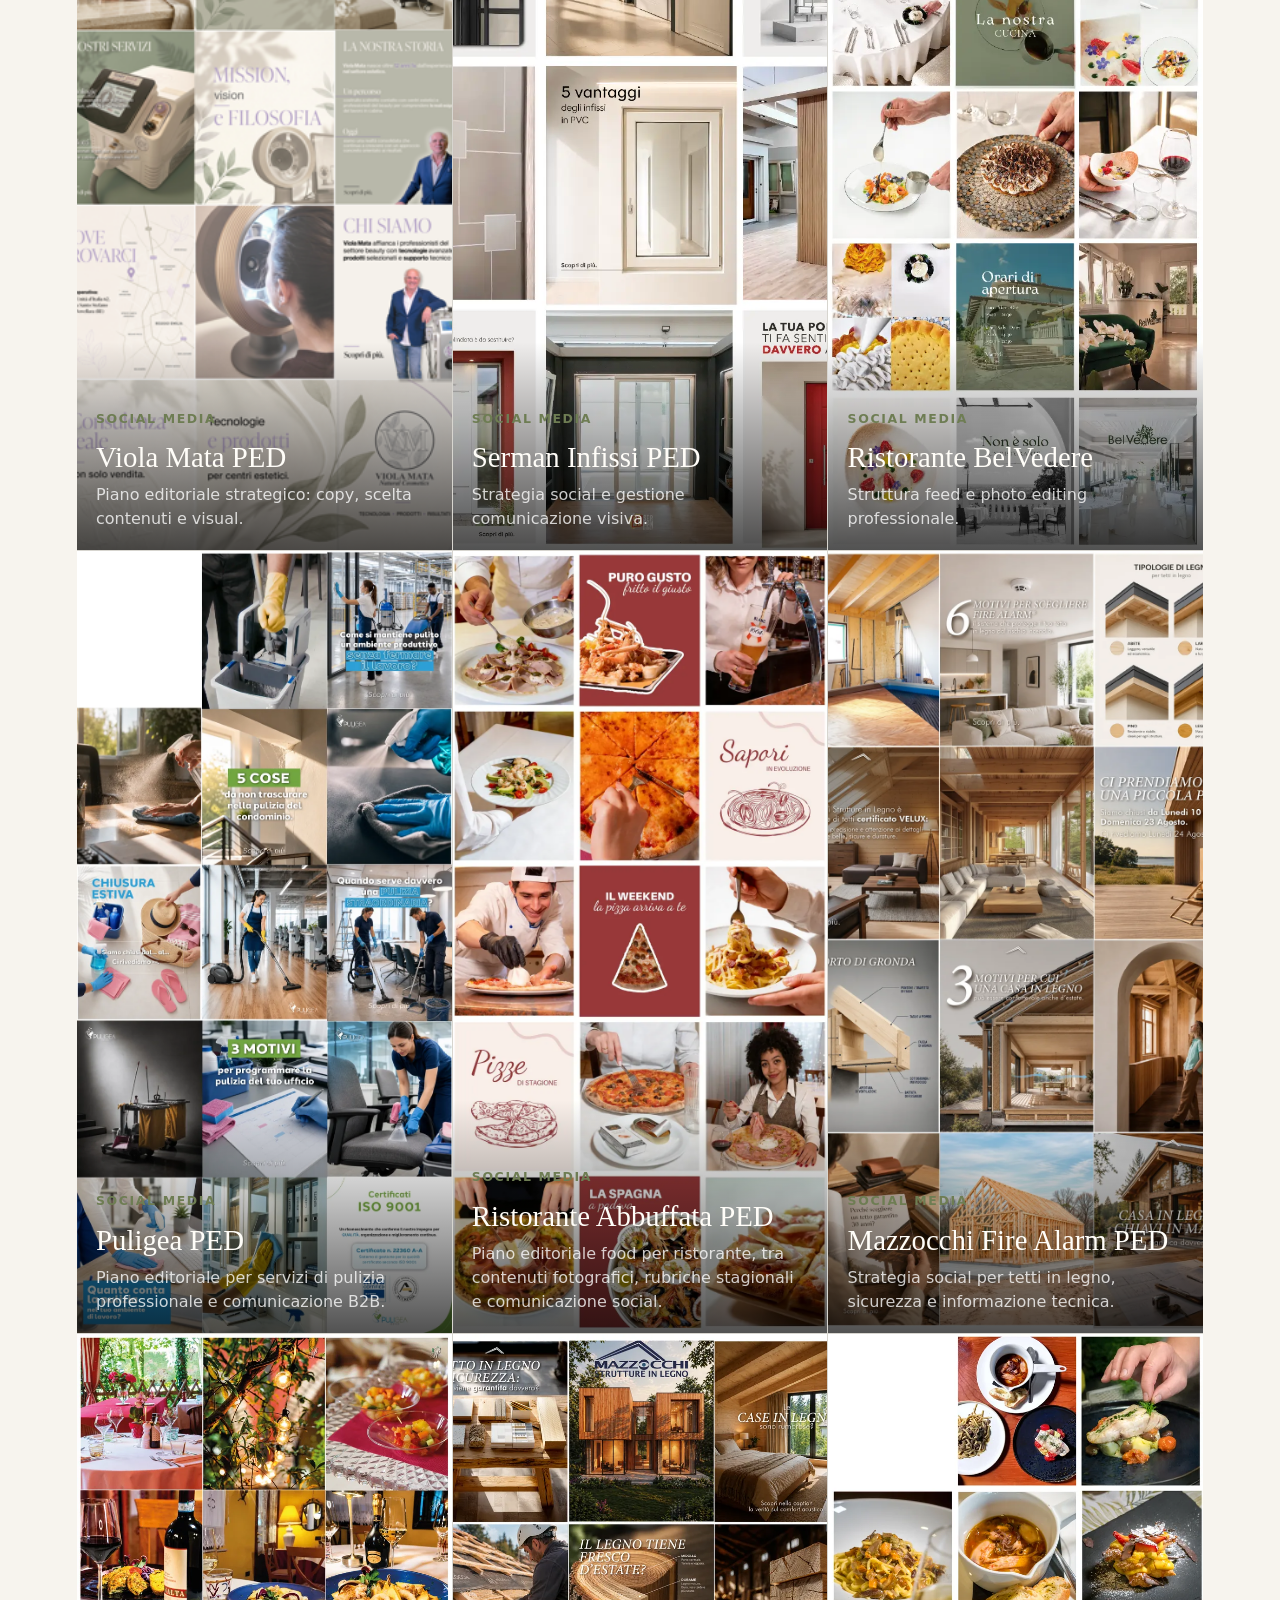
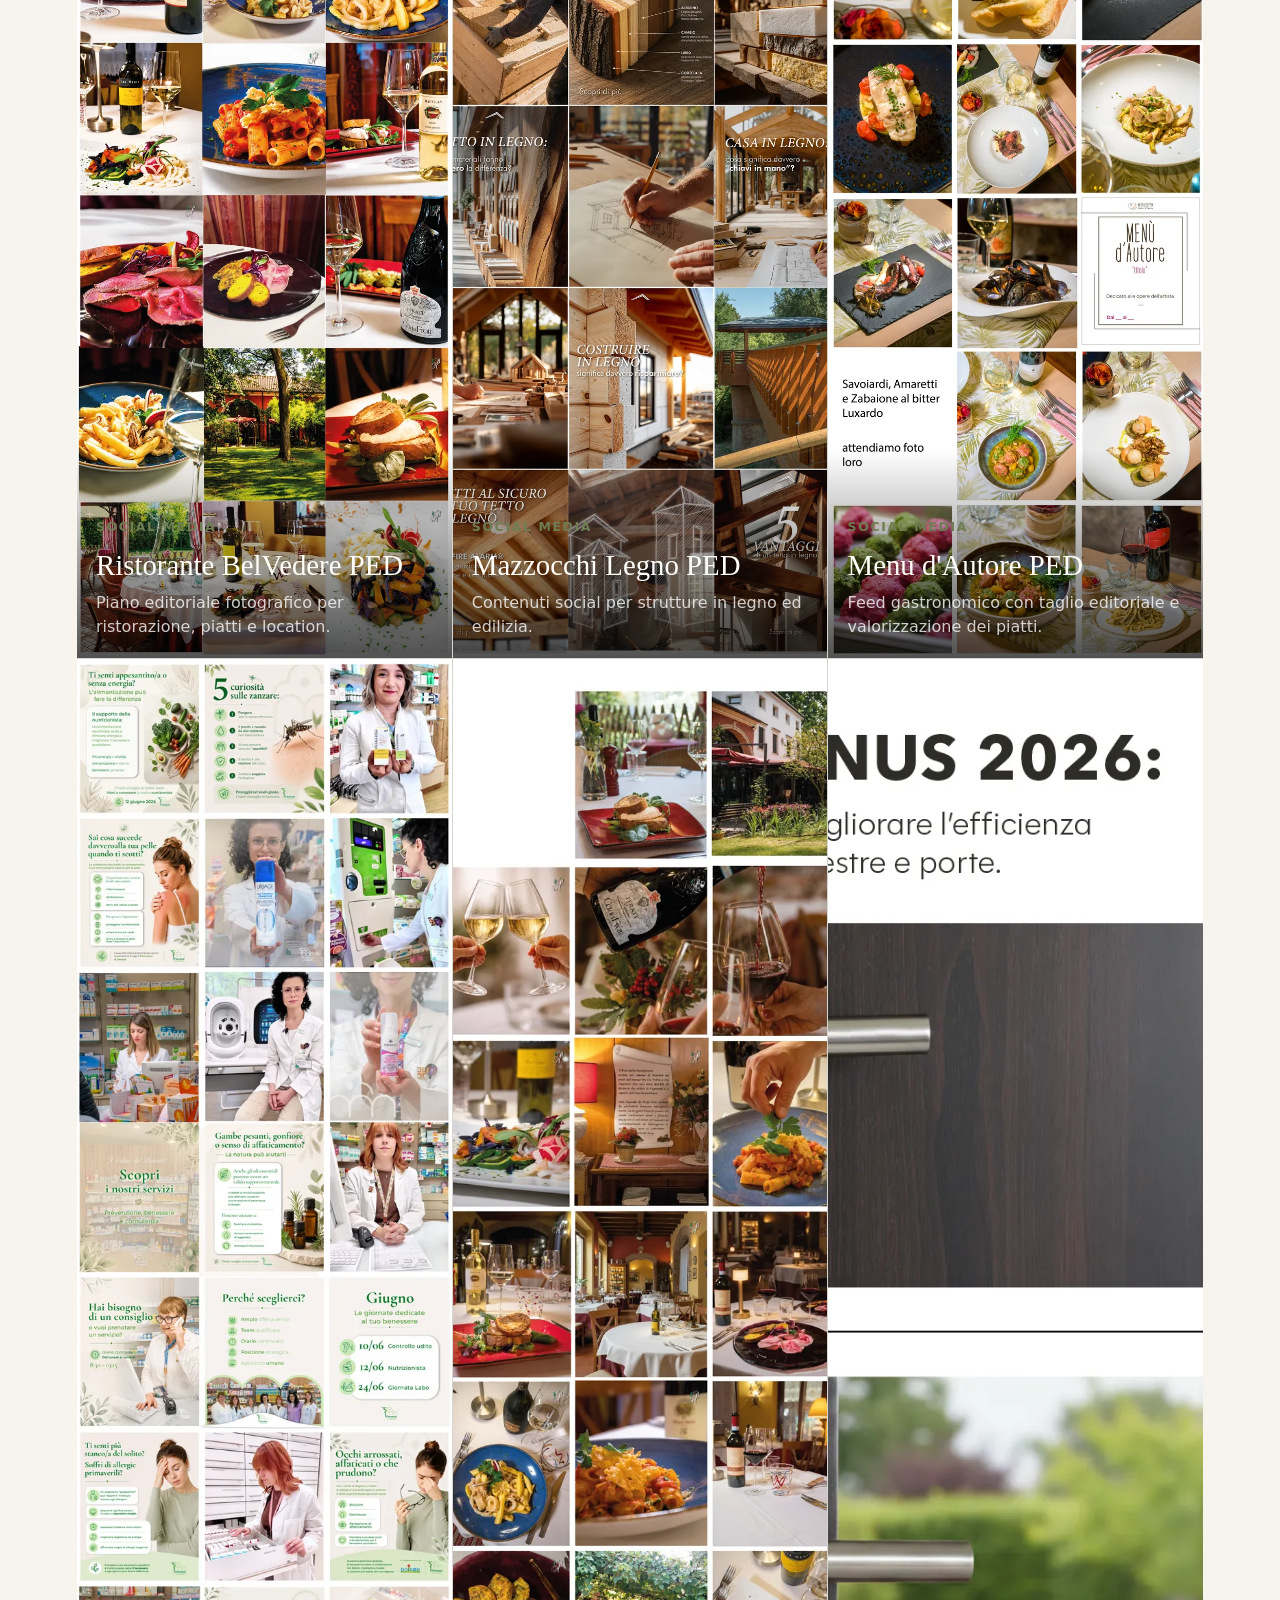
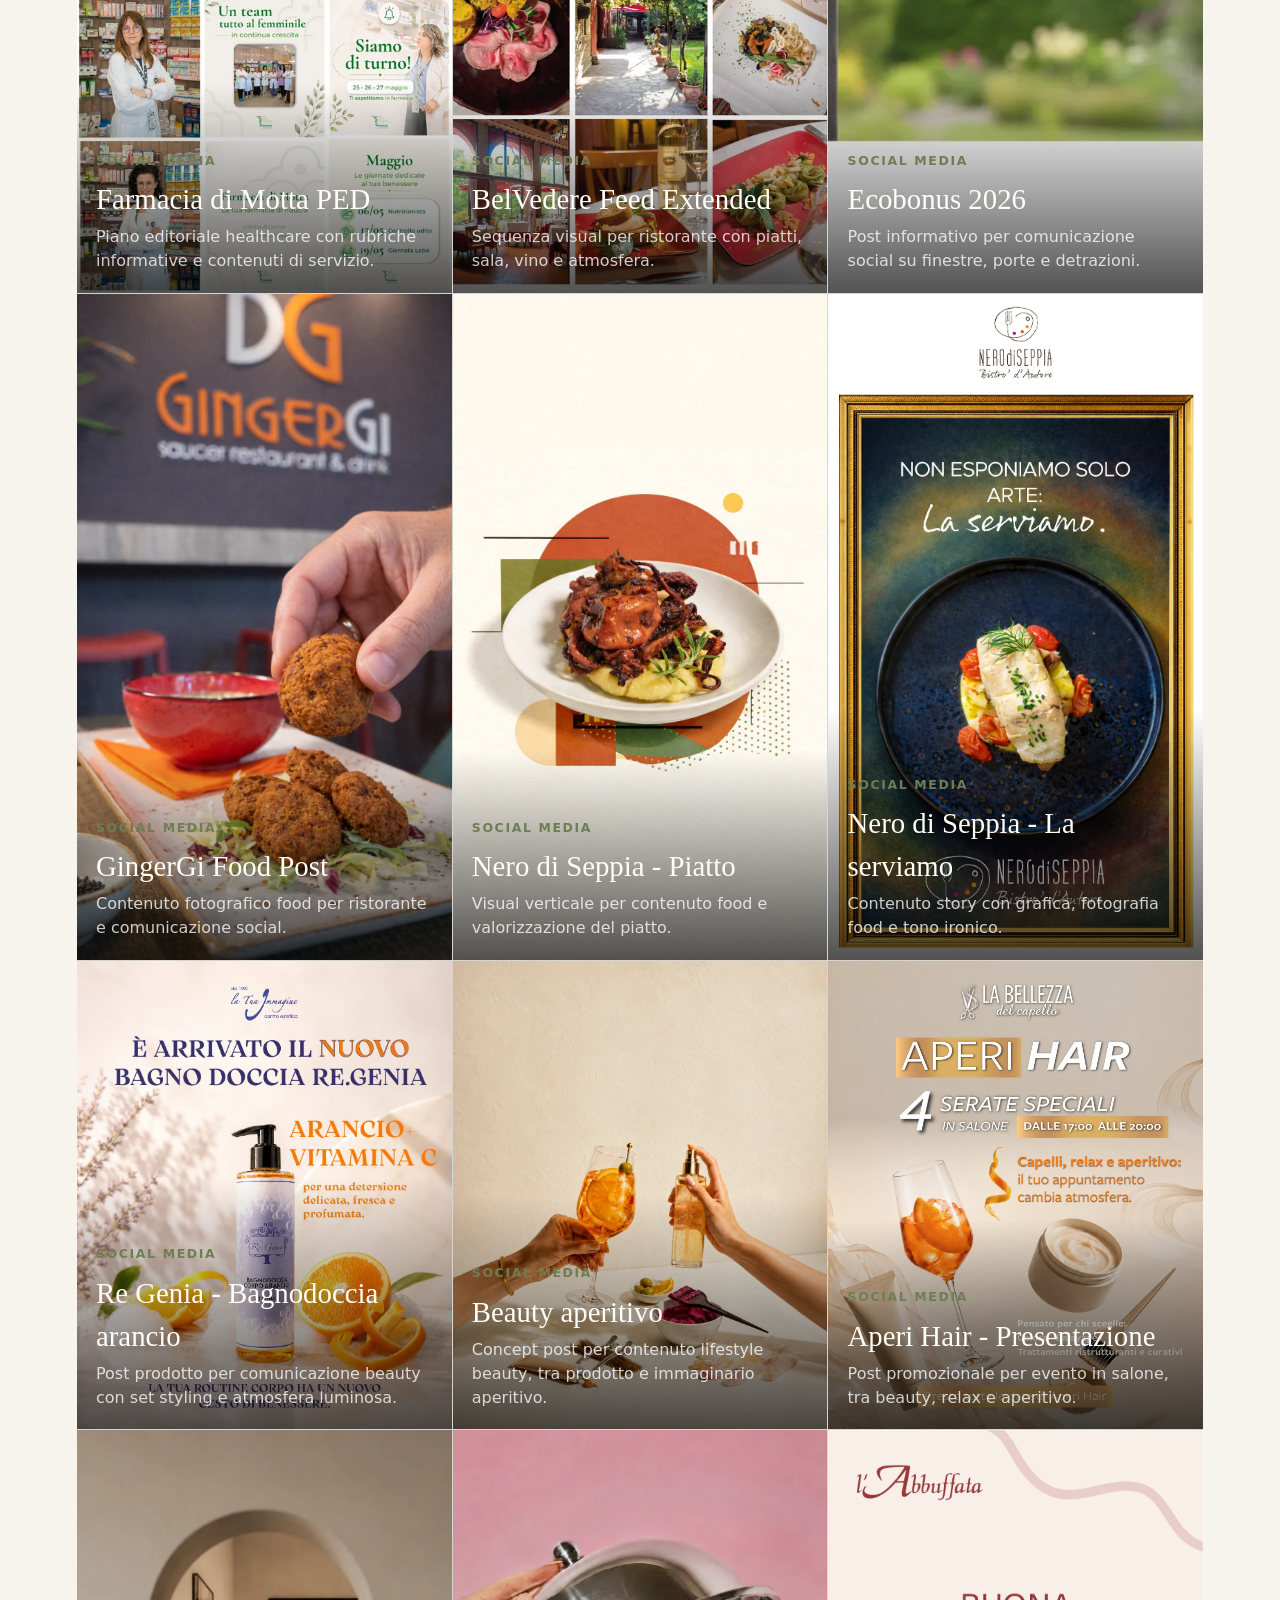
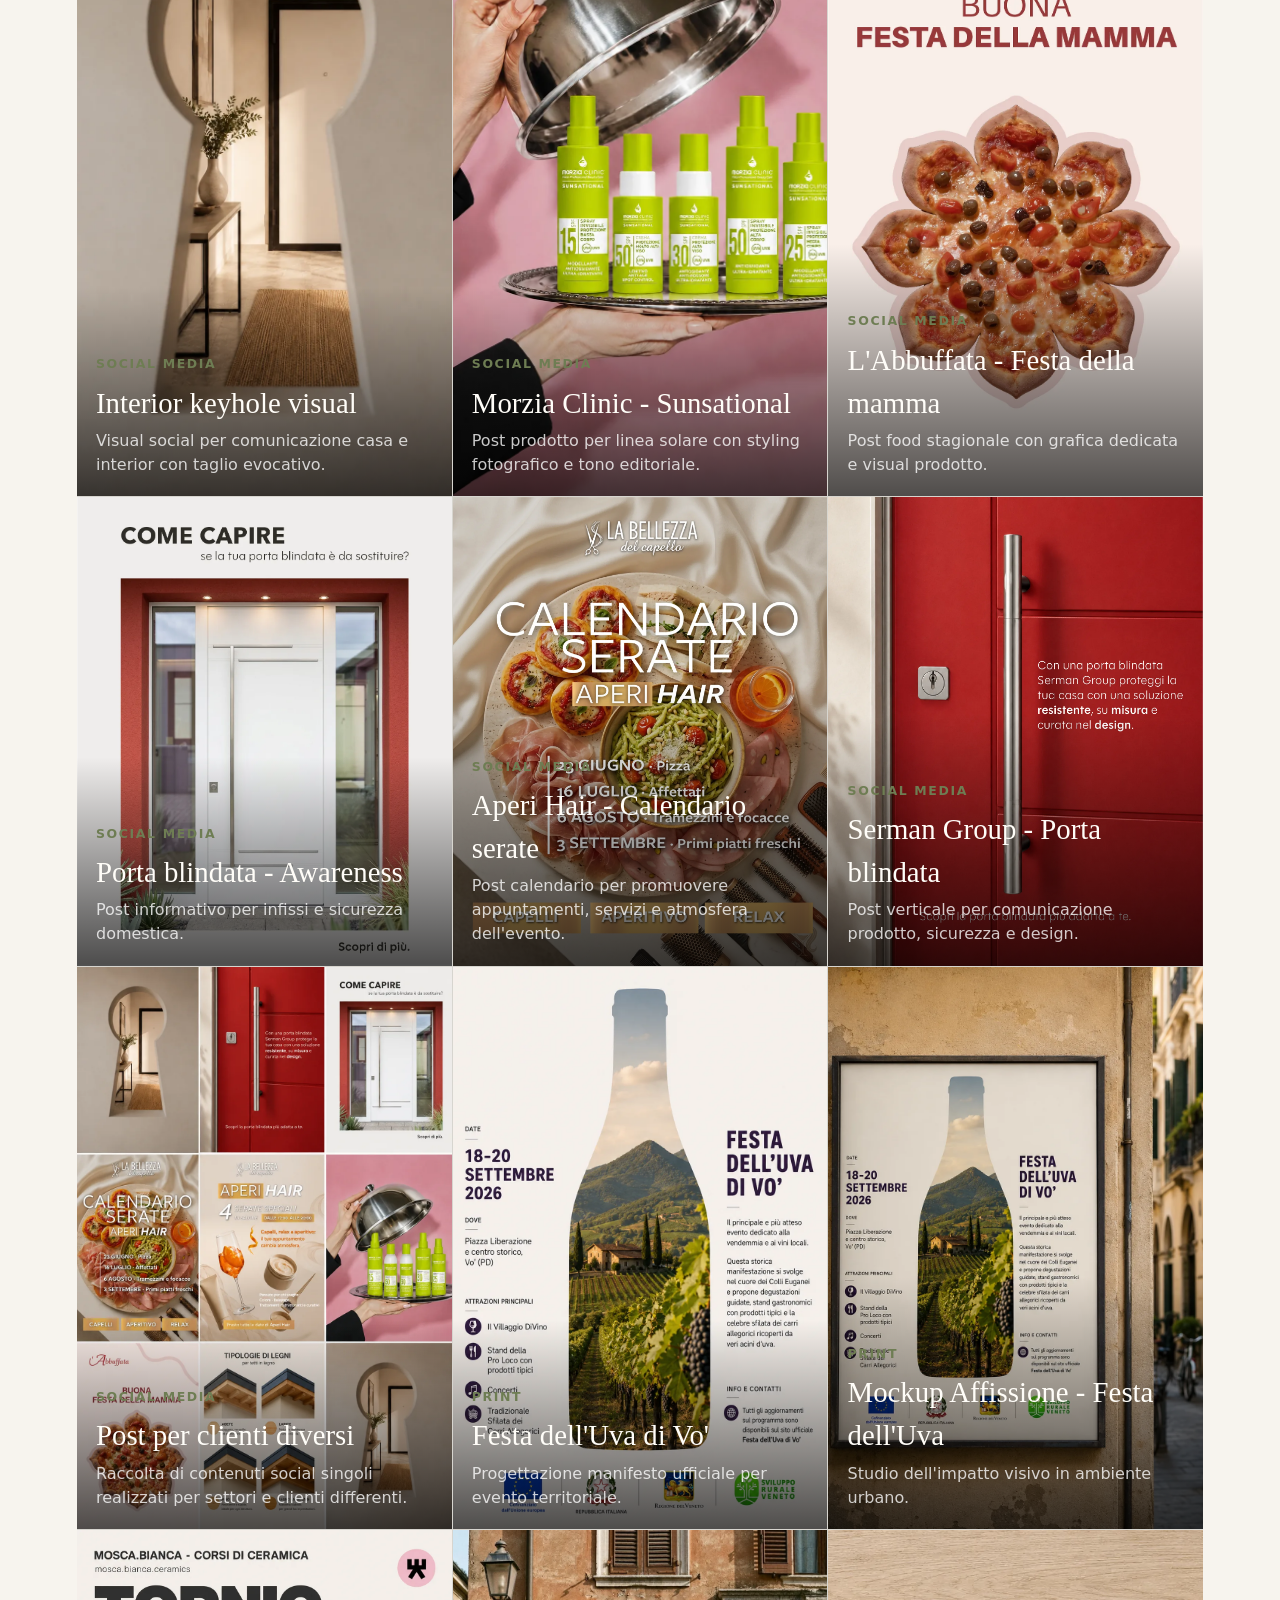
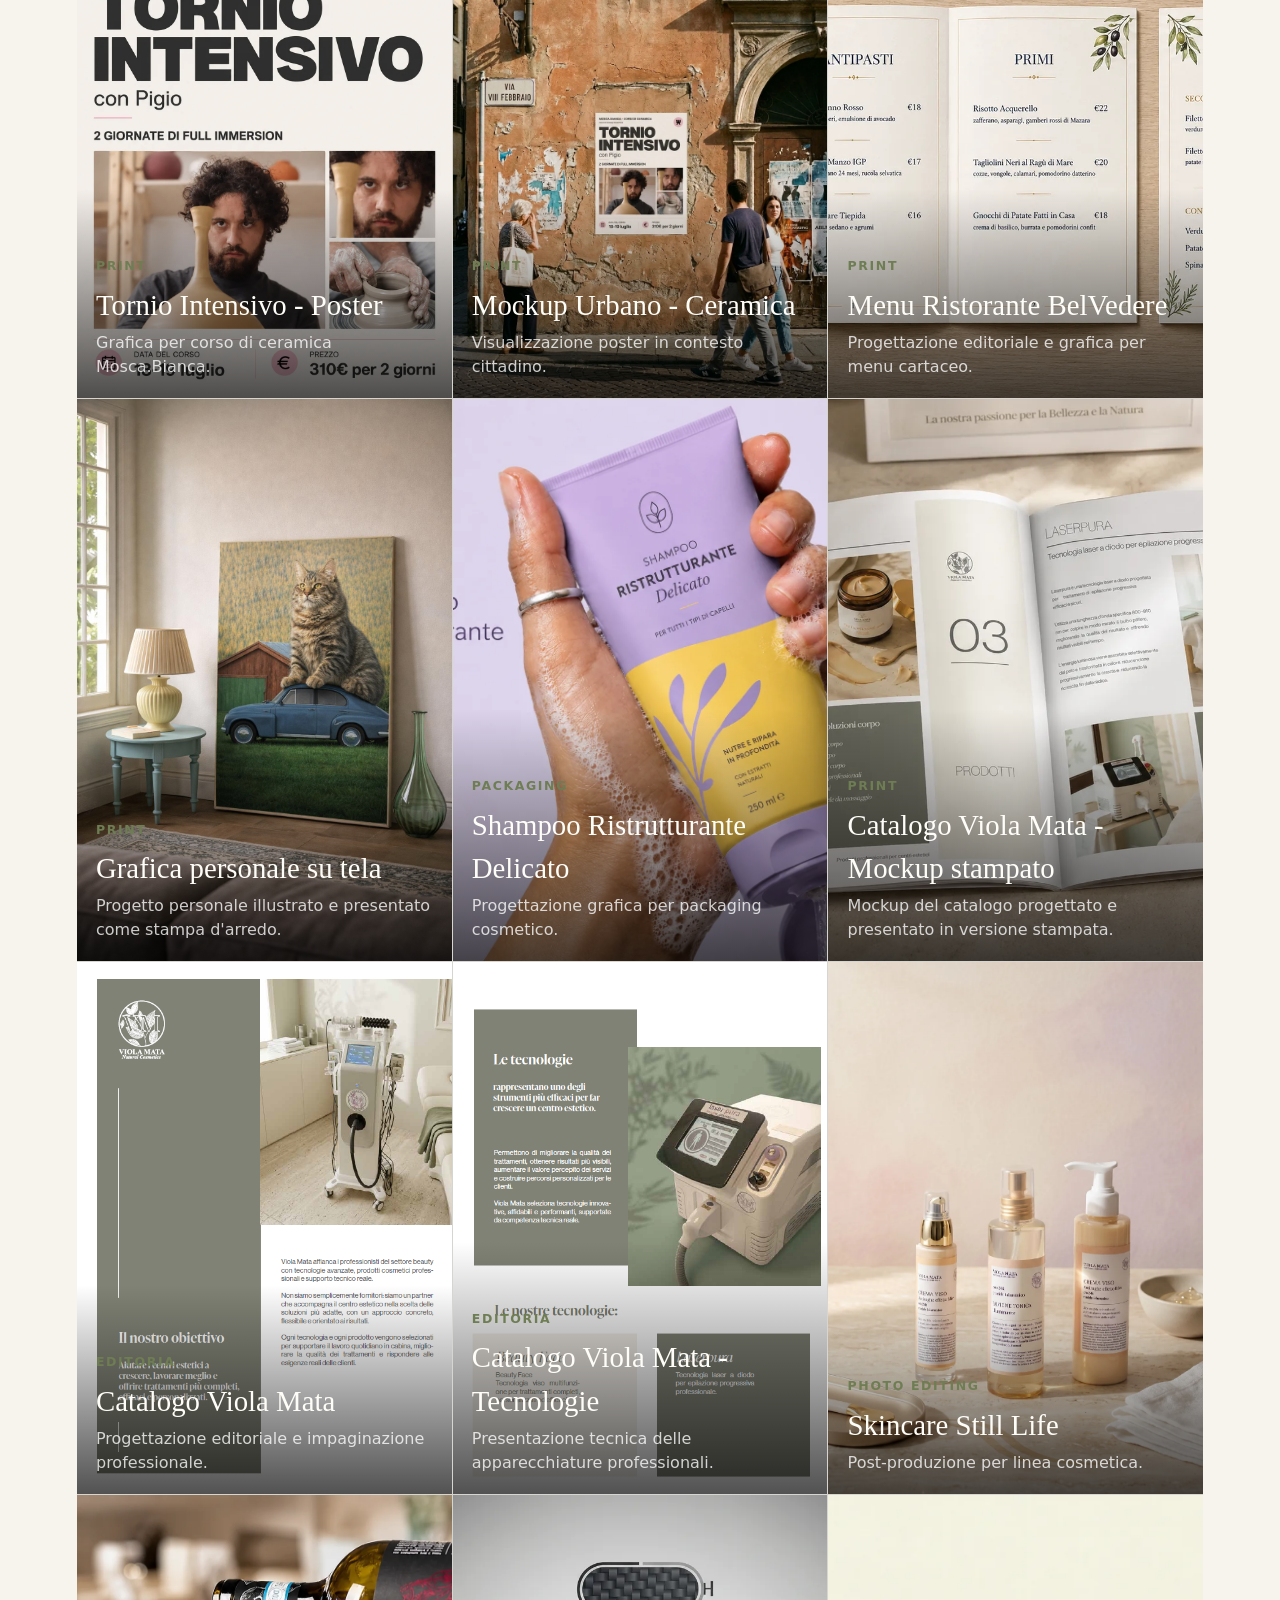
==== commit a24edcea: "Remove duplicate social media cards" ====
--- a/index.html
+++ b/index.html
@@ -236,10 +236,6 @@
           <img src="assets/optimized/assets/social-media/gingergi-food-post.webp" alt="Post food GingerGi" loading="lazy">
           <div><span>Social Media</span><h3>GingerGi Food Post</h3><p>Contenuto fotografico food per ristorante e comunicazione social.</p></div>
         </article>
-        <article class="work-tile" data-category="social" data-lightbox="assets/optimized/assets/social-media/nero-di-seppia-menu-autore-v2.webp">
-          <img src="assets/optimized/assets/social-media/nero-di-seppia-menu-autore-v2.webp" alt="Storia Menu d'Autore Nero di Seppia" loading="lazy">
-          <div><span>Social Media</span><h3>Nero di Seppia - Menu d'Autore</h3><p>Story/post verticale per rubrica gastronomica e promozione menu.</p></div>
-        </article>
         <article class="work-tile" data-category="social" data-lightbox="assets/optimized/assets/social-media/nero-di-seppia-piatto-story.webp">
           <img src="assets/optimized/assets/social-media/nero-di-seppia-piatto-story.webp" alt="Story piatto Nero di Seppia" loading="lazy">
           <div><span>Social Media</span><h3>Nero di Seppia - Piatto</h3><p>Visual verticale per contenuto food e valorizzazione del piatto.</p></div>
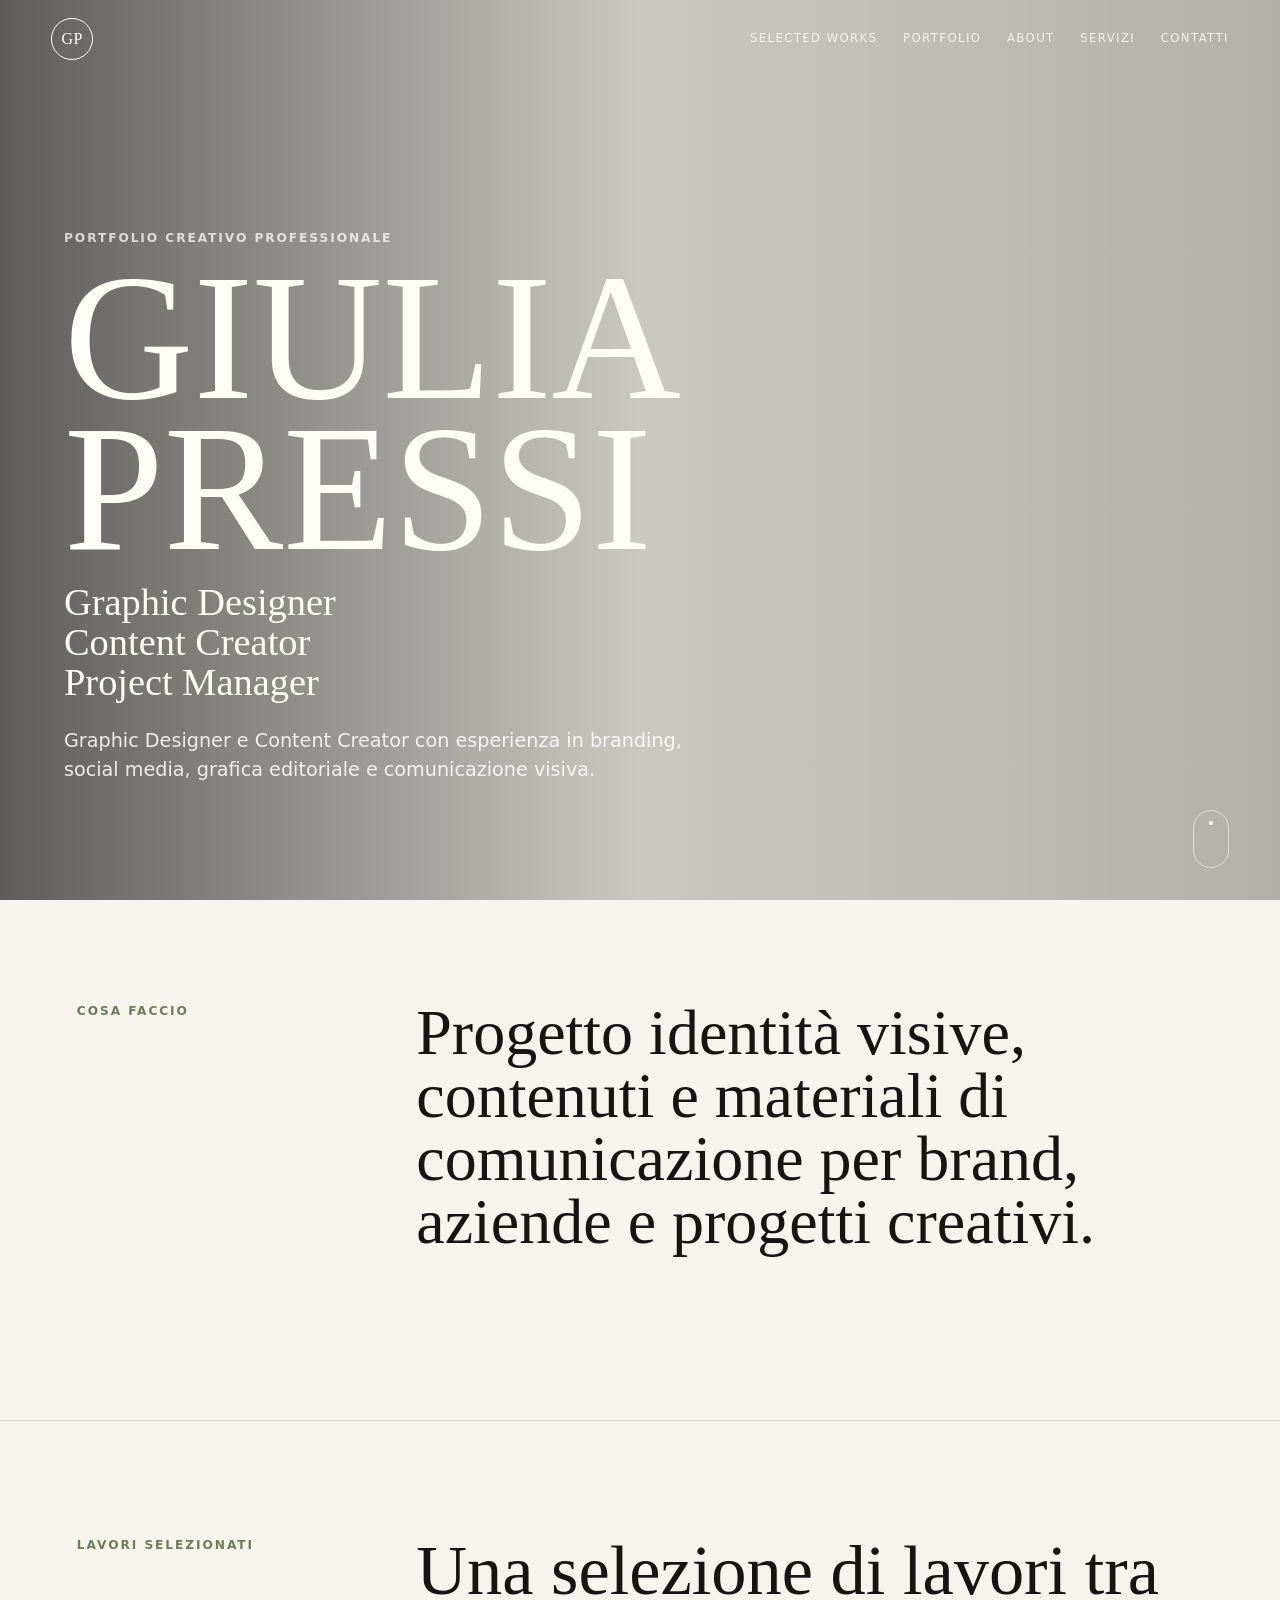
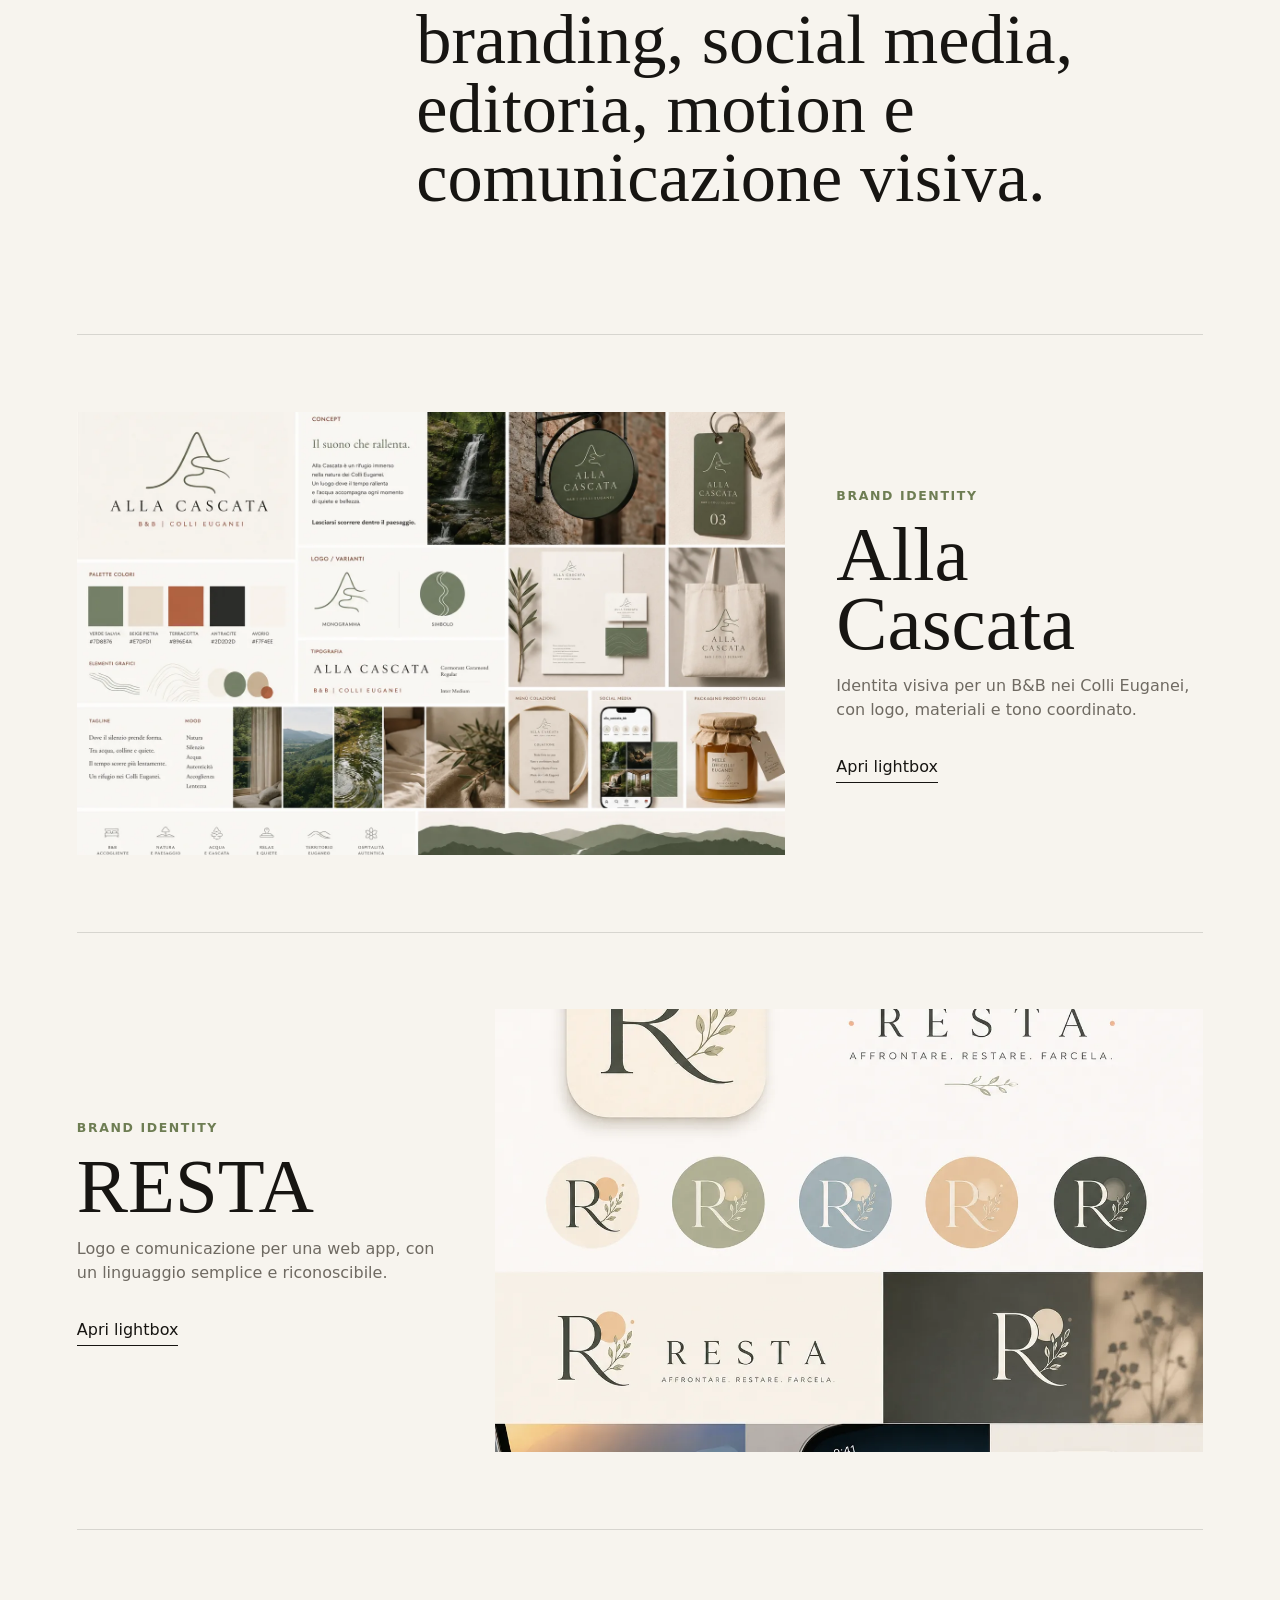
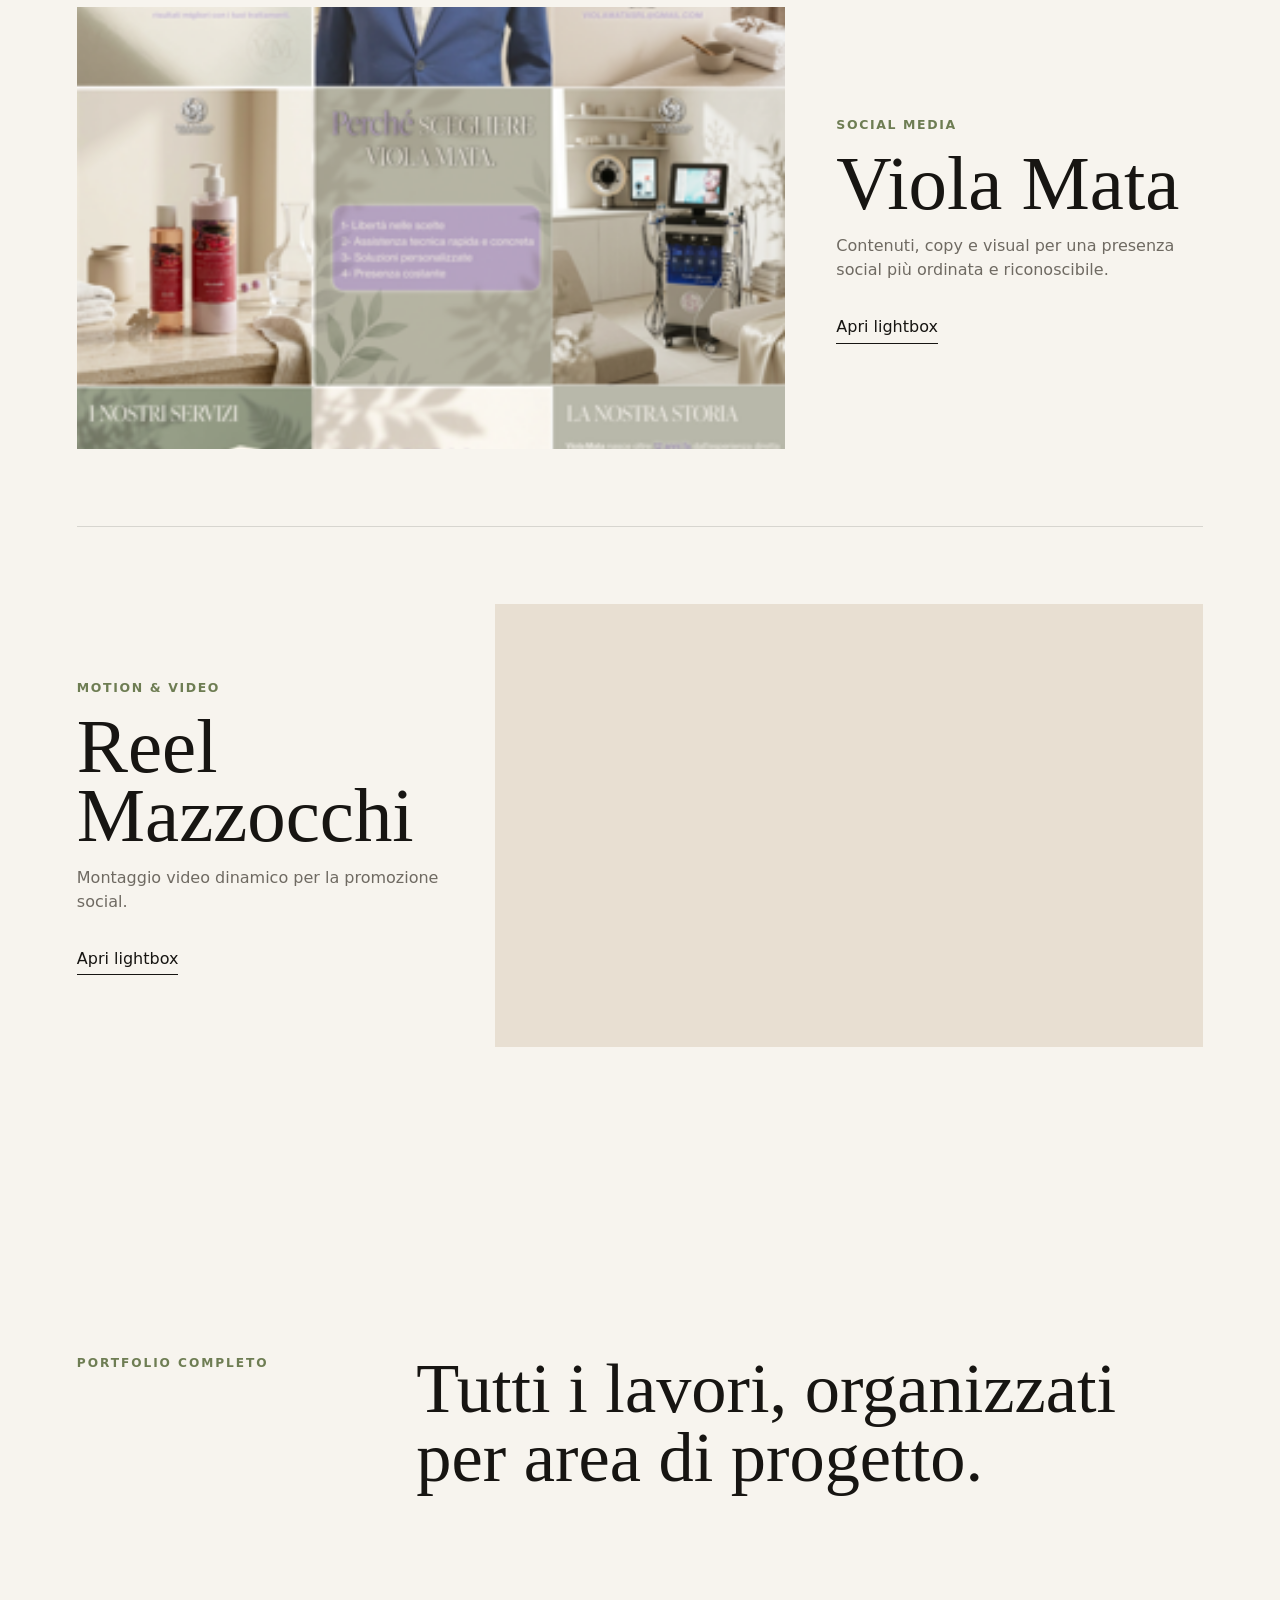
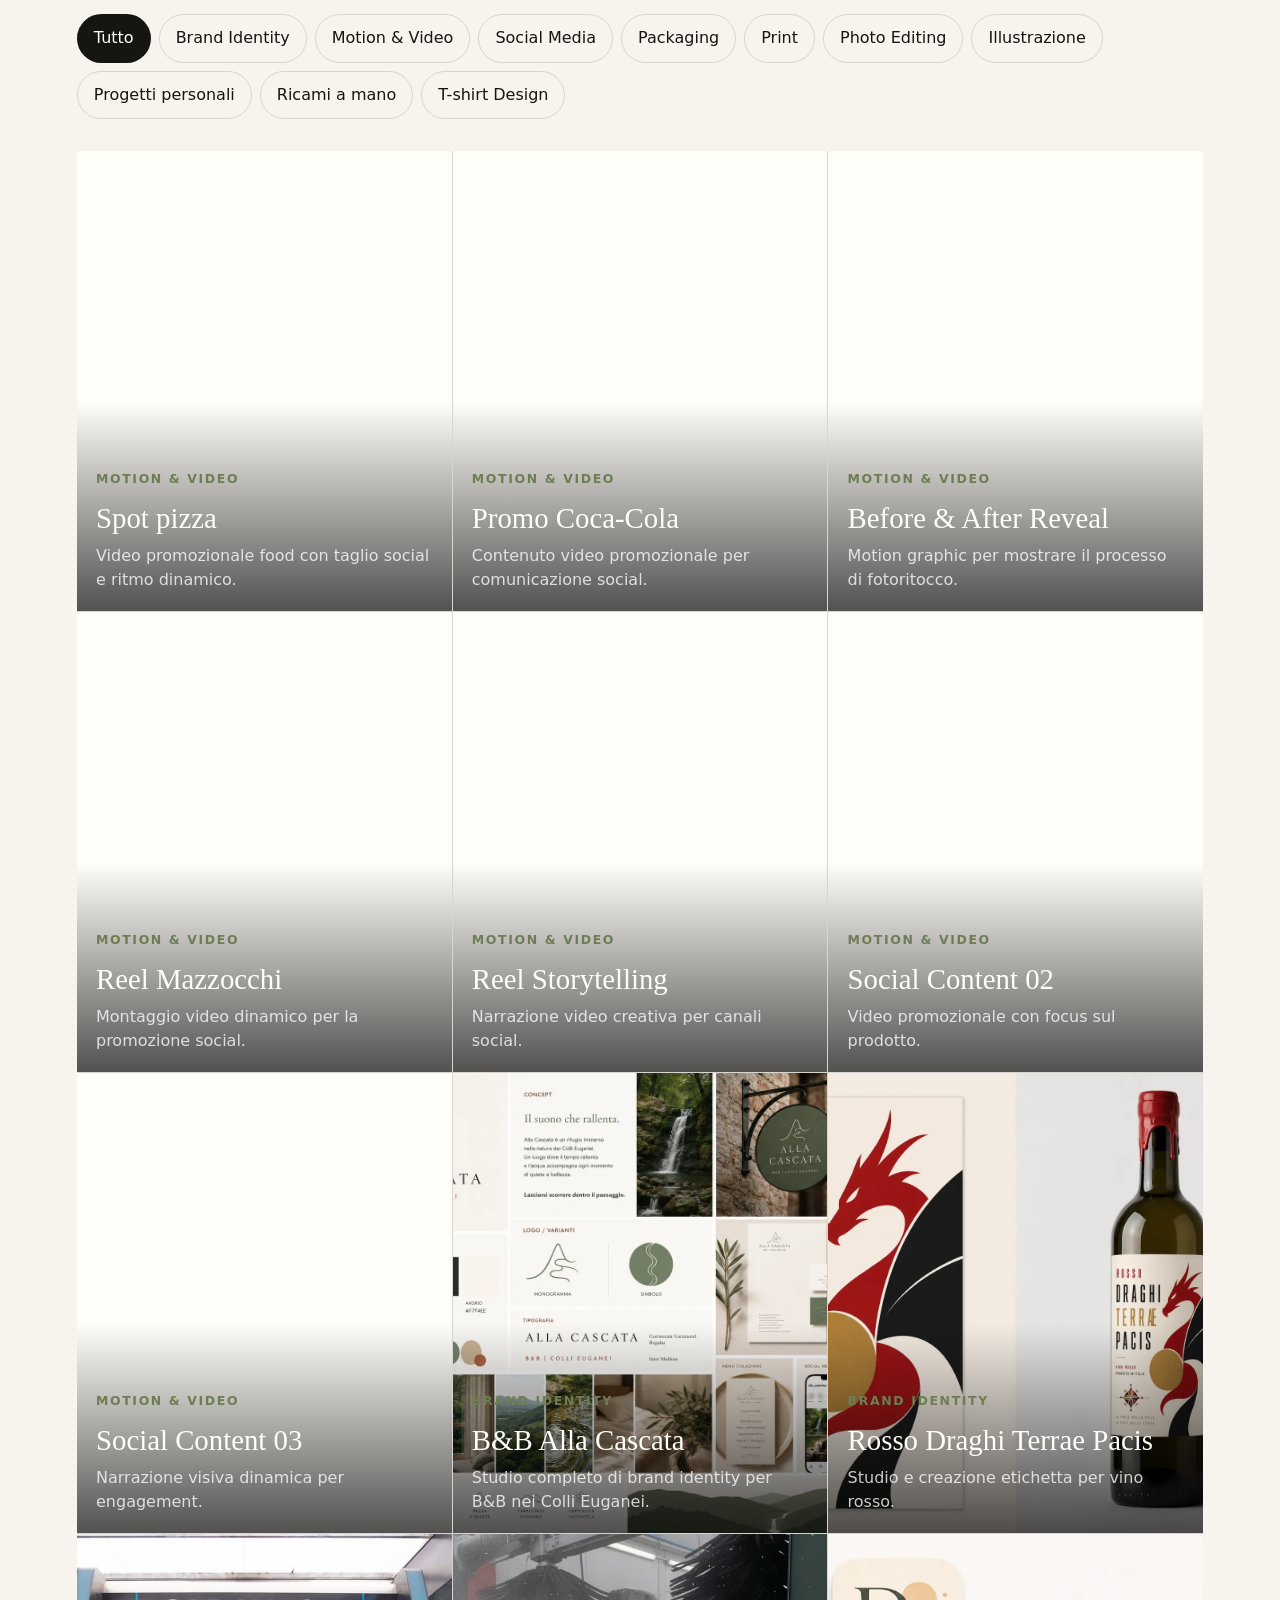
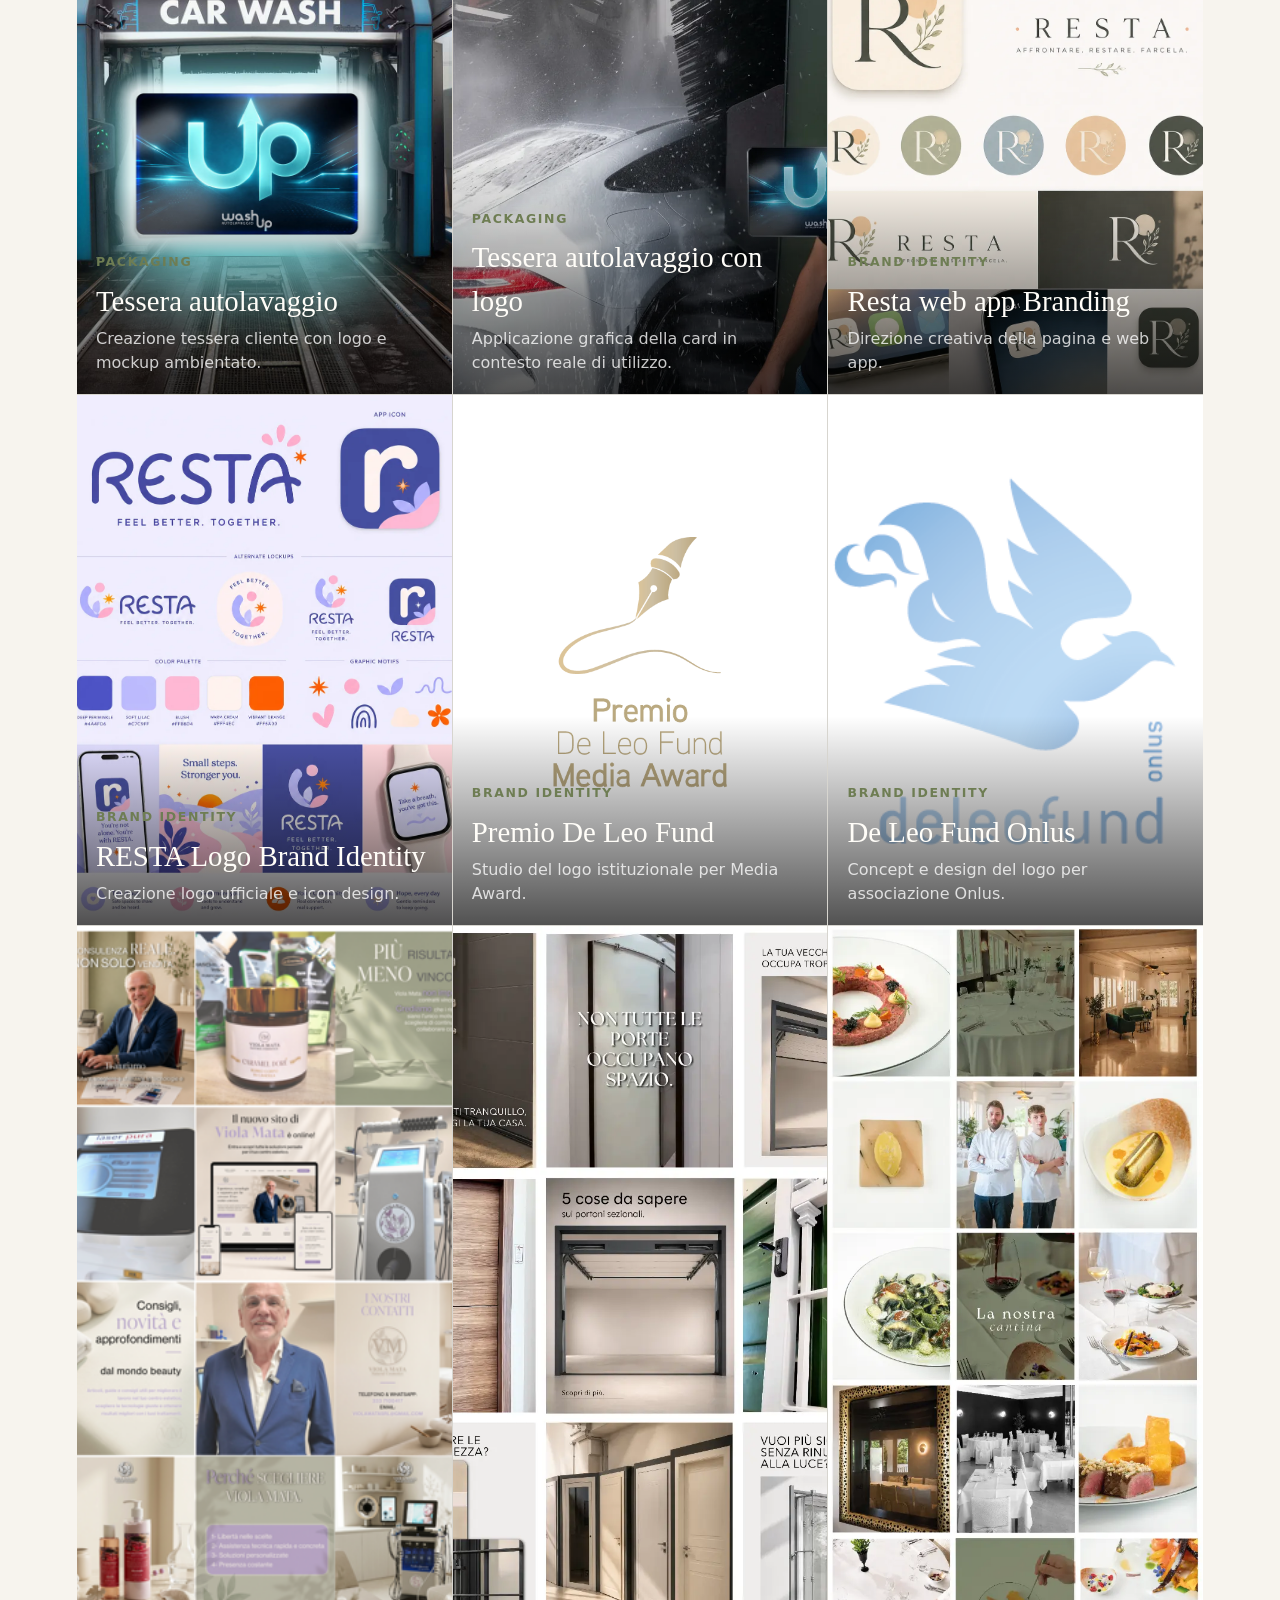
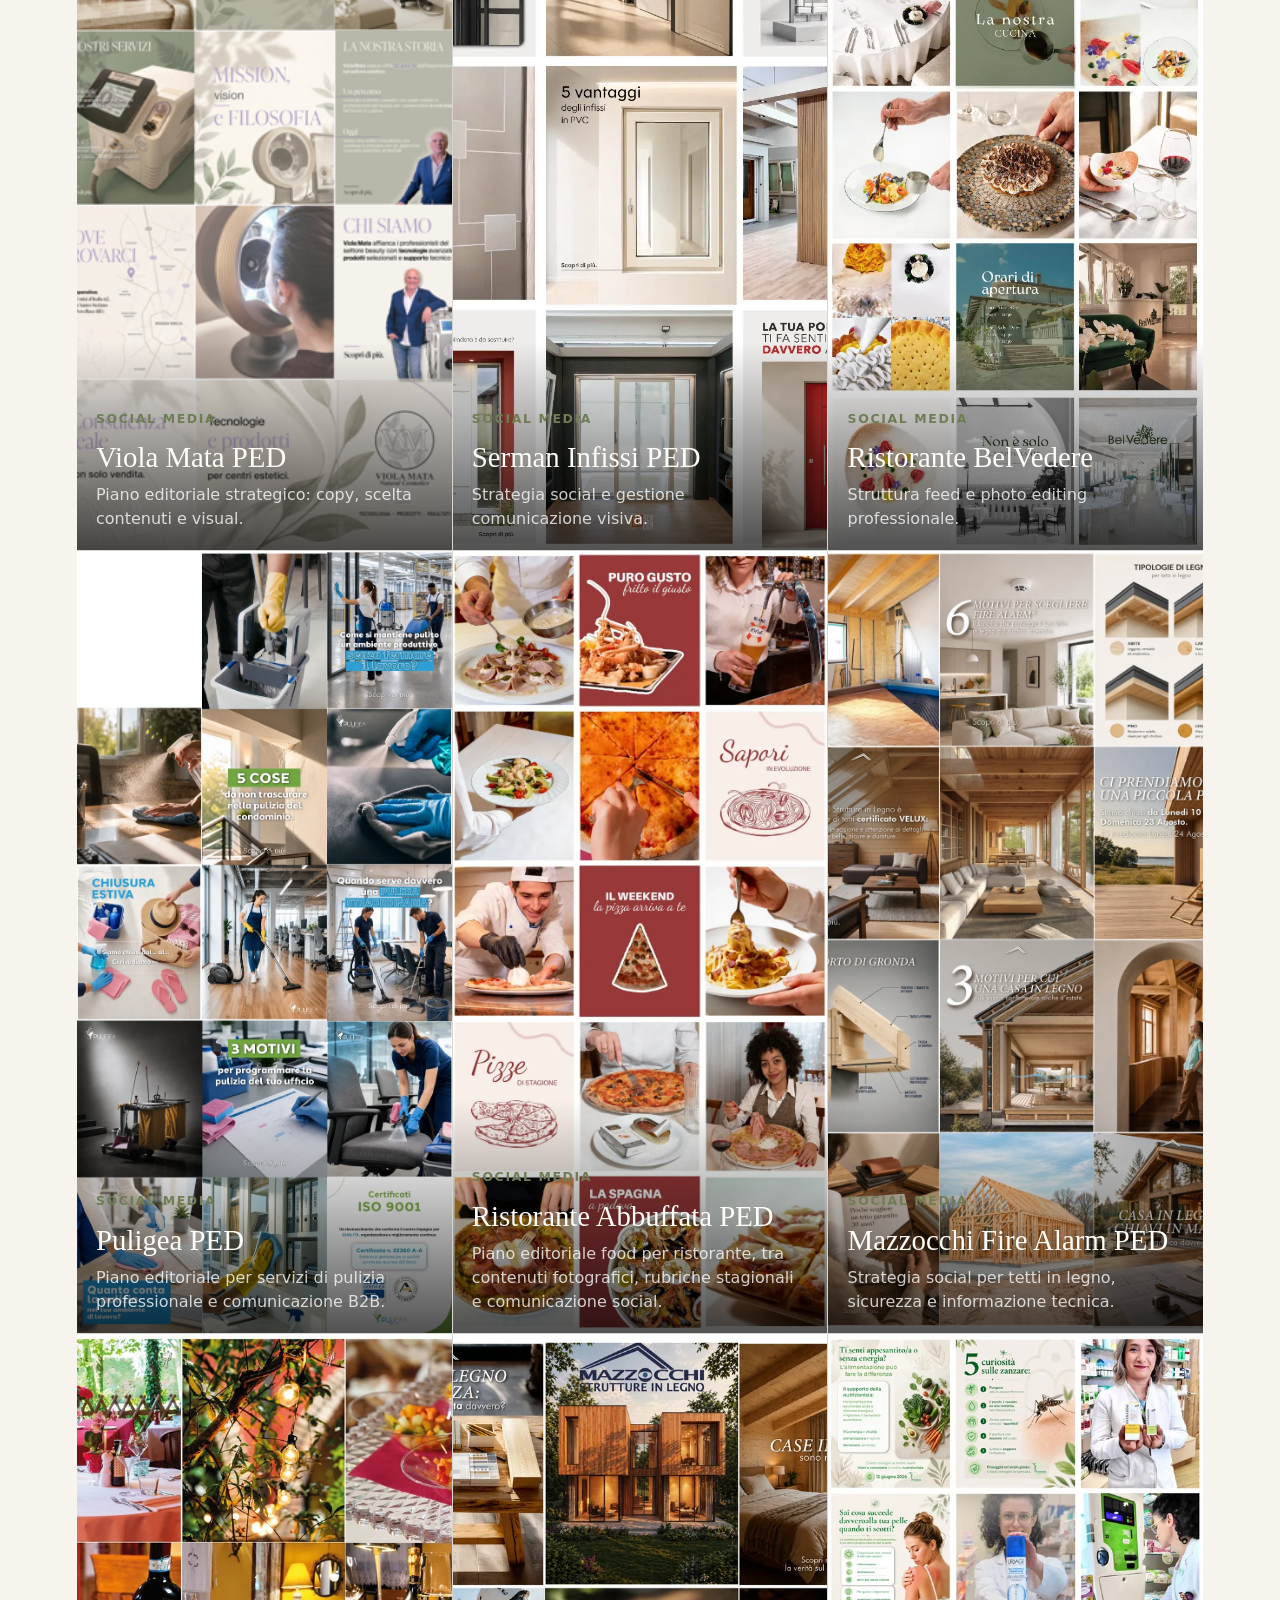
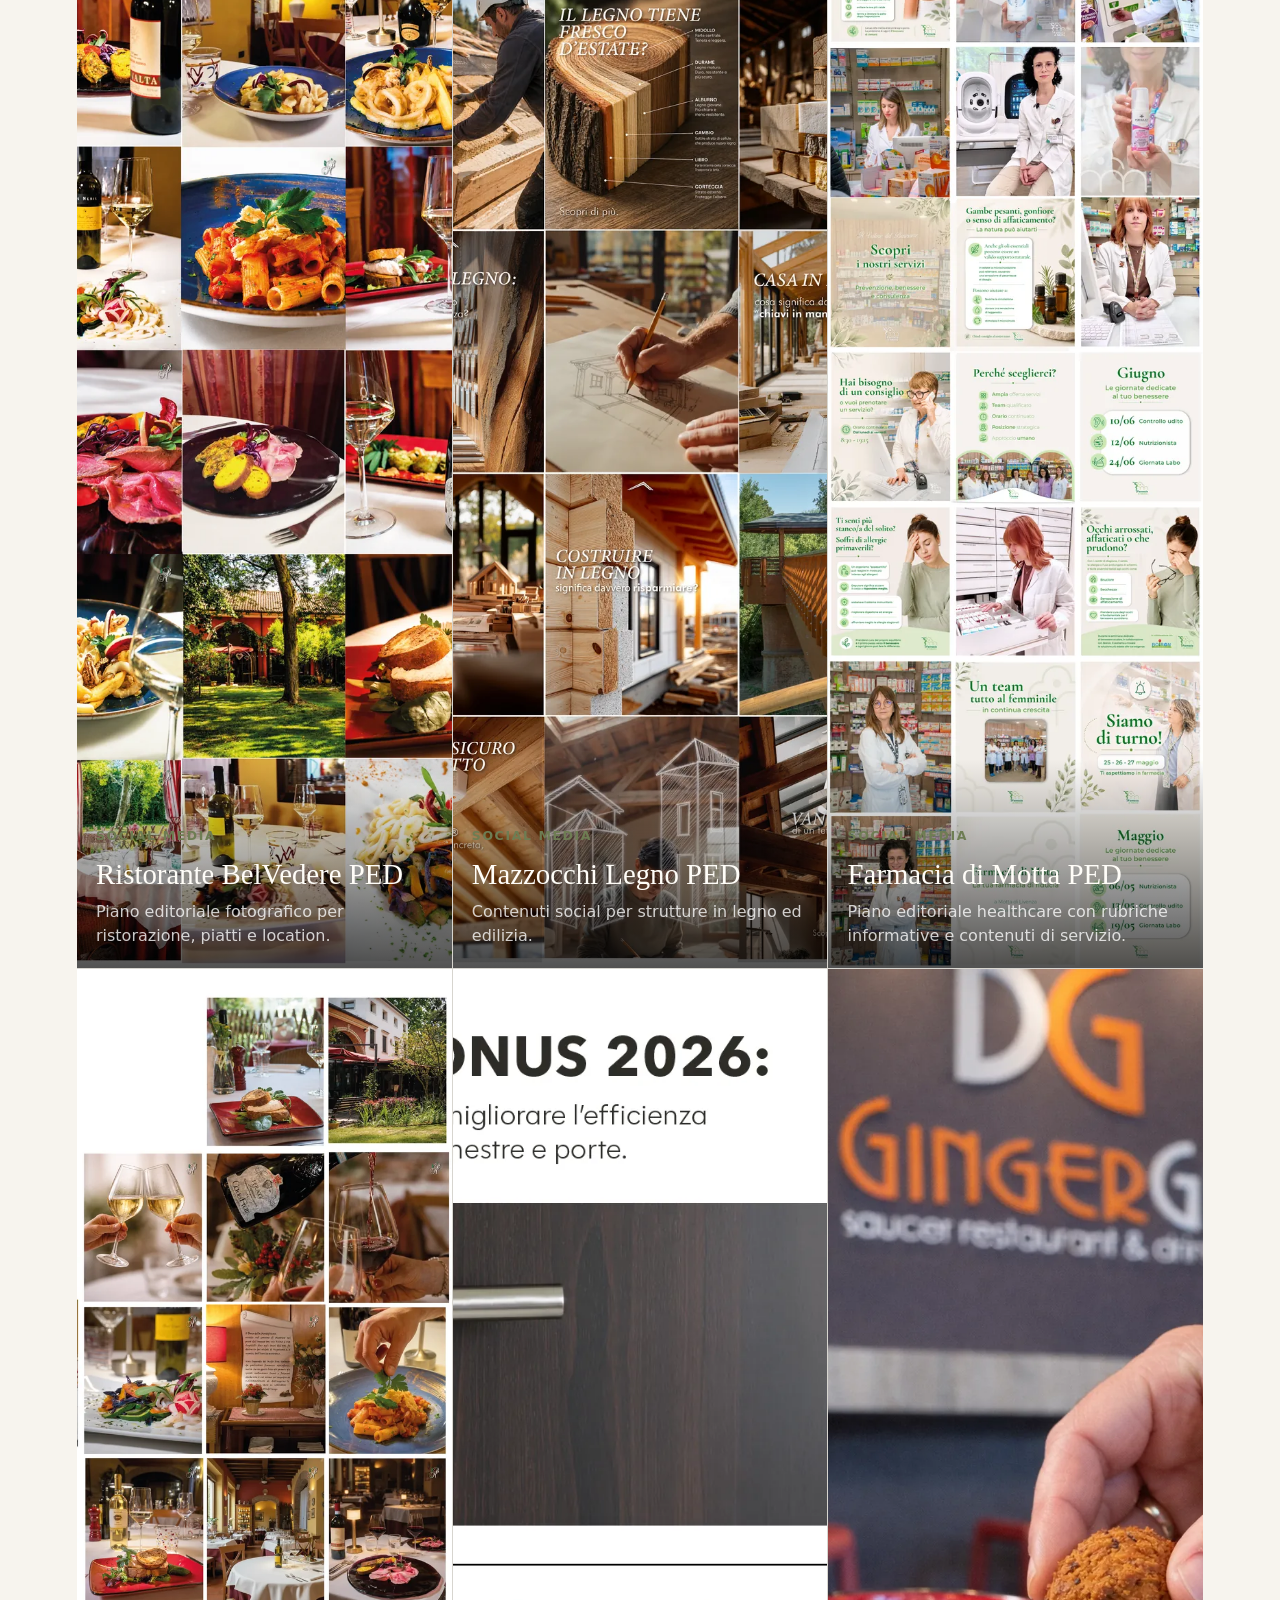
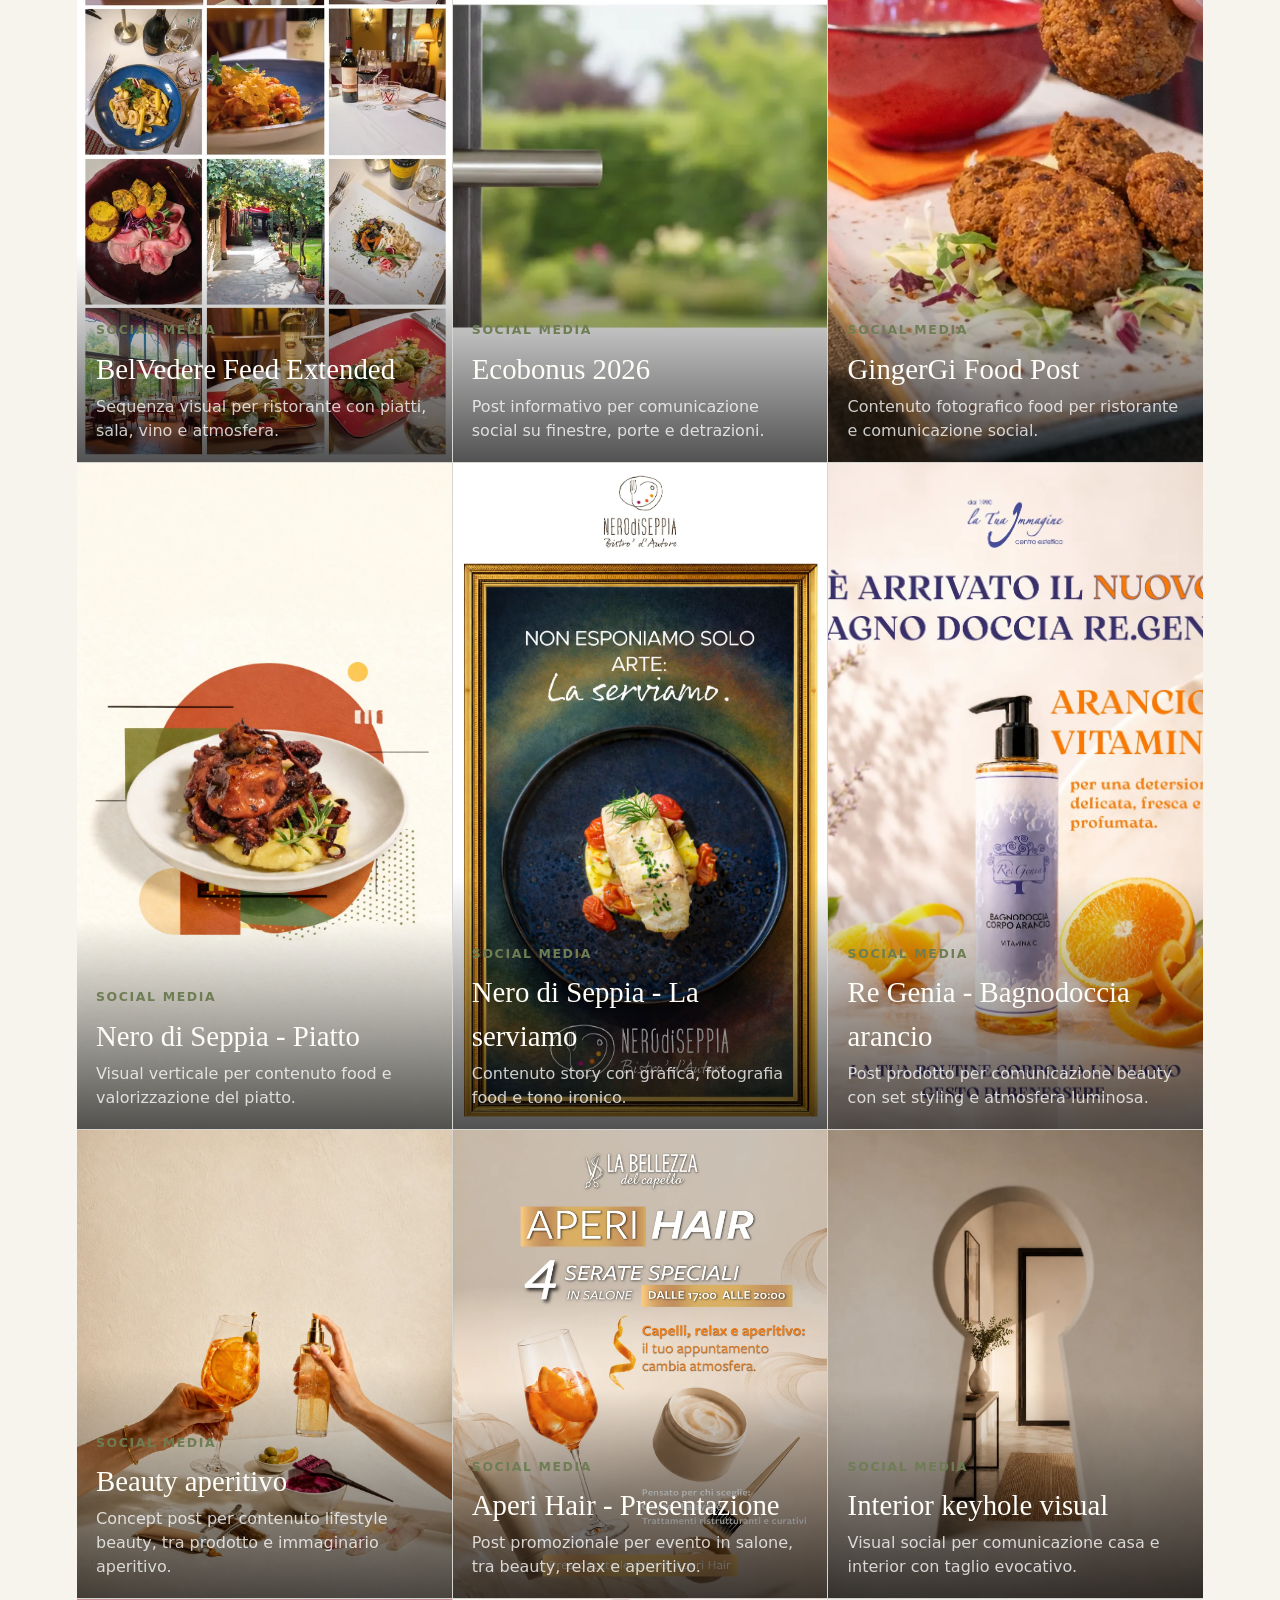
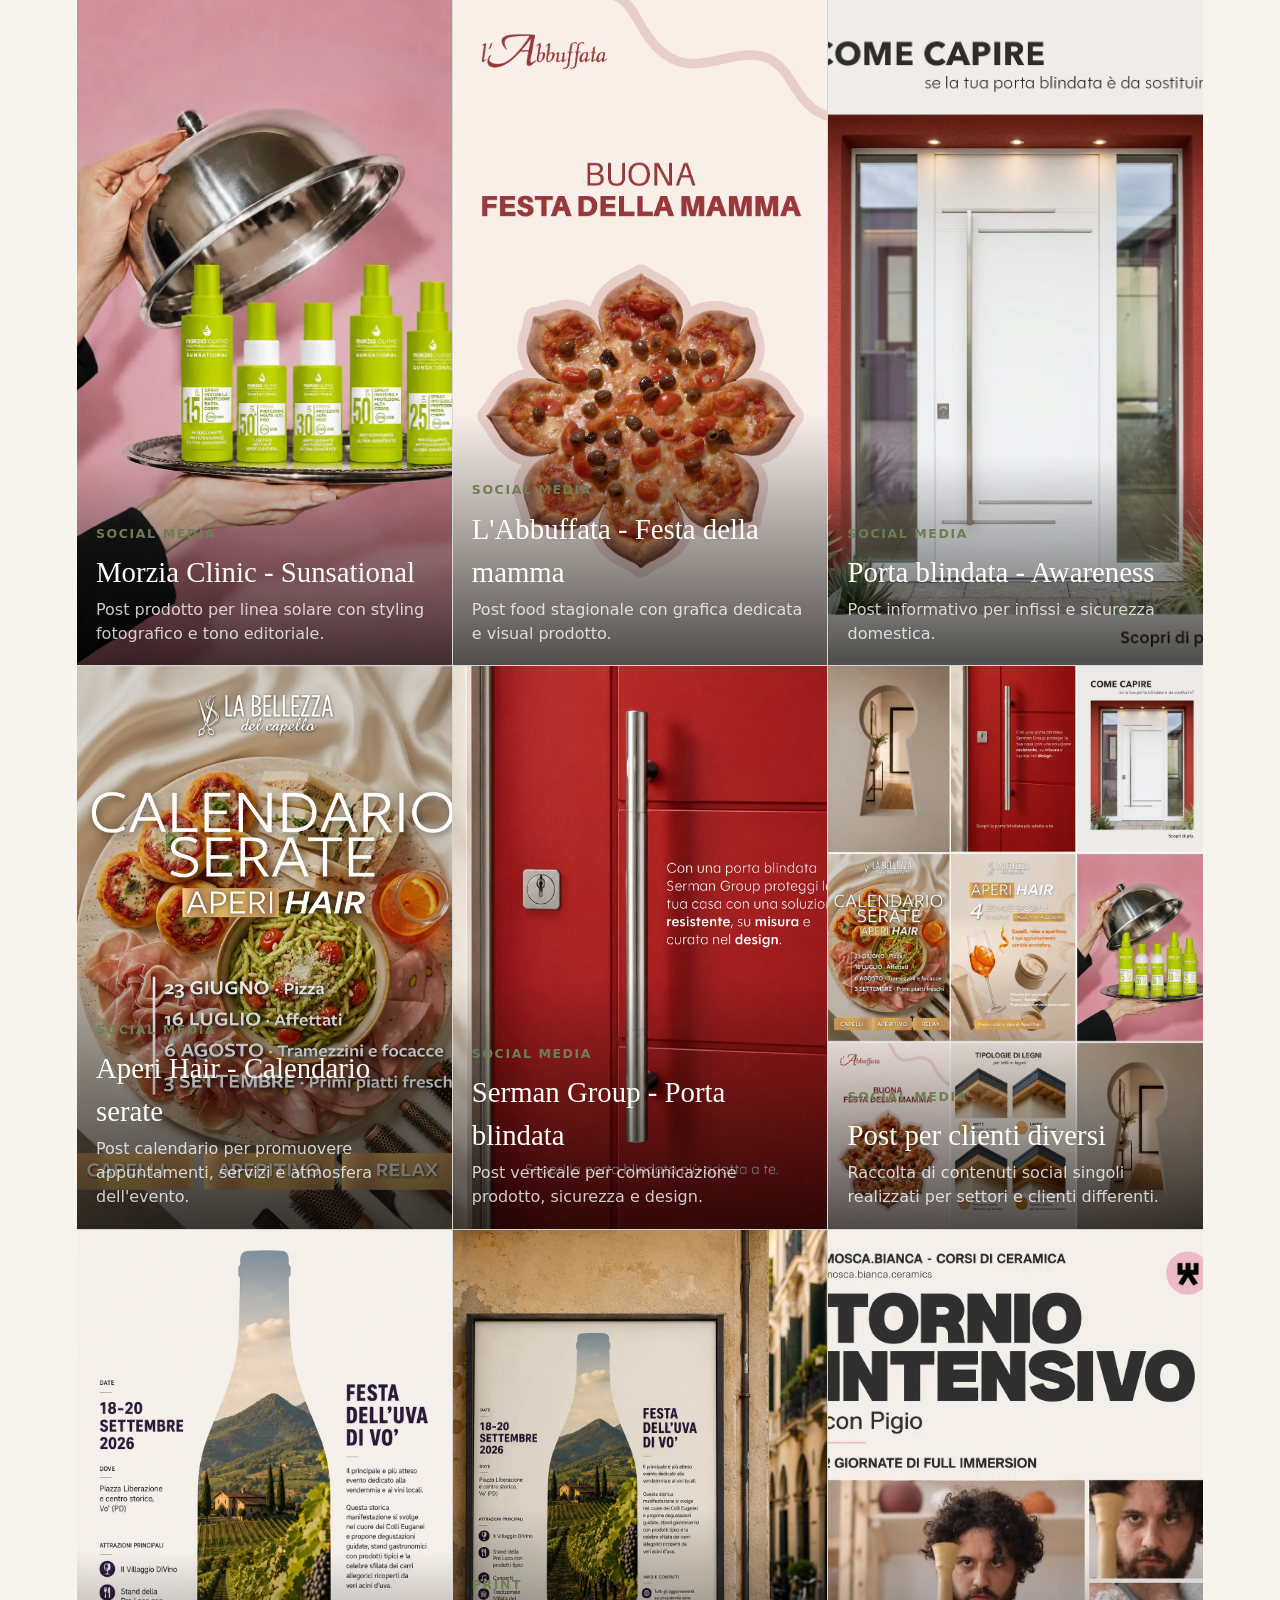
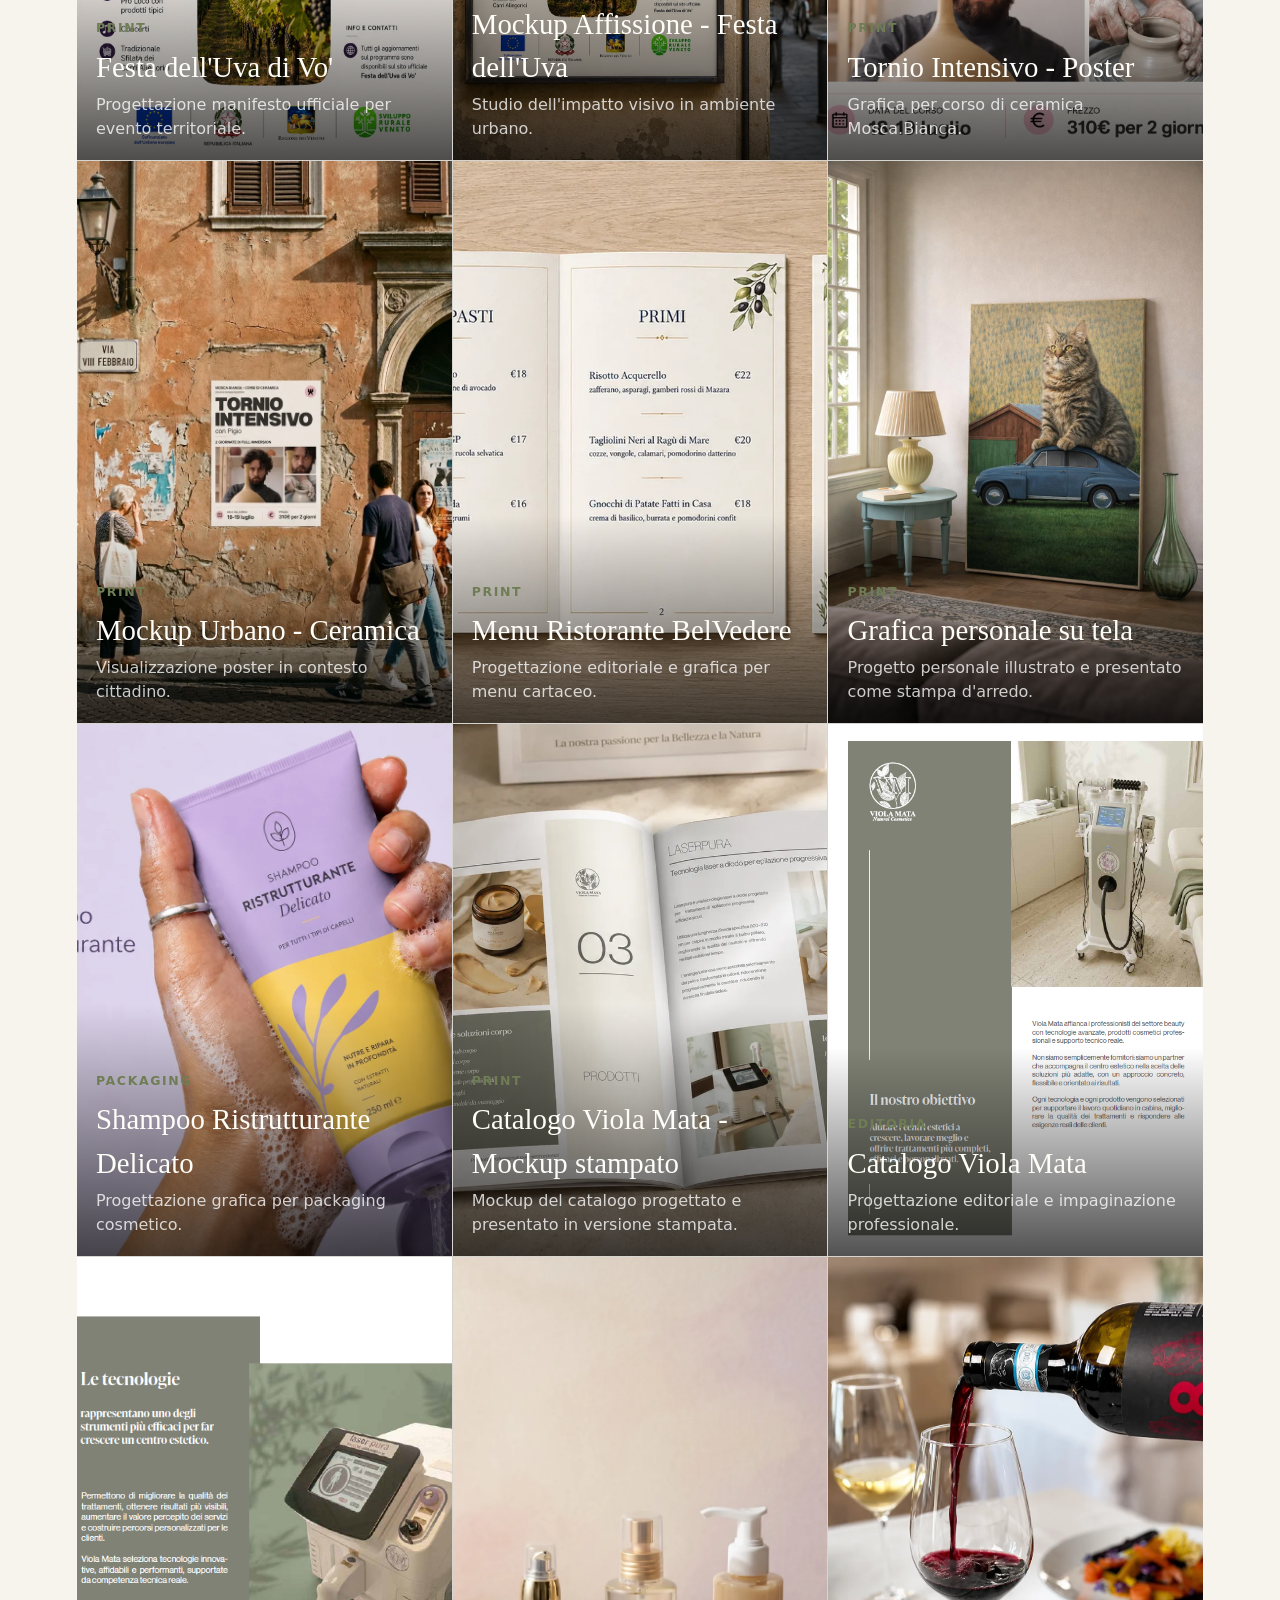
==== commit f7d2626c: "Remove Menu d'Autore PED card" ====
--- a/index.html
+++ b/index.html
@@ -216,10 +216,6 @@
           <img src="assets/optimized/assets/social-media/mazzocchi-legno-feed.webp" alt="Mazzocchi Legno PED" loading="lazy">
           <div><span>Social Media</span><h3>Mazzocchi Legno PED</h3><p>Contenuti social per strutture in legno ed edilizia.</p></div>
         </article>
-        <article class="work-tile" data-category="social" data-lightbox="assets/optimized/assets/social-media/menu-autore-feed.webp">
-          <img src="assets/optimized/assets/social-media/menu-autore-feed.webp" alt="Menu d'Autore PED" loading="lazy">
-          <div><span>Social Media</span><h3>Menu d'Autore PED</h3><p>Feed gastronomico con taglio editoriale e valorizzazione dei piatti.</p></div>
-        </article>
         <article class="work-tile" data-category="social" data-lightbox="assets/optimized/assets/social-media/farmacia-motta-feed.webp">
           <img src="assets/optimized/assets/social-media/farmacia-motta-feed.webp" alt="Farmacia di Motta PED" loading="lazy">
           <div><span>Social Media</span><h3>Farmacia di Motta PED</h3><p>Piano editoriale healthcare con rubriche informative e contenuti di servizio.</p></div>
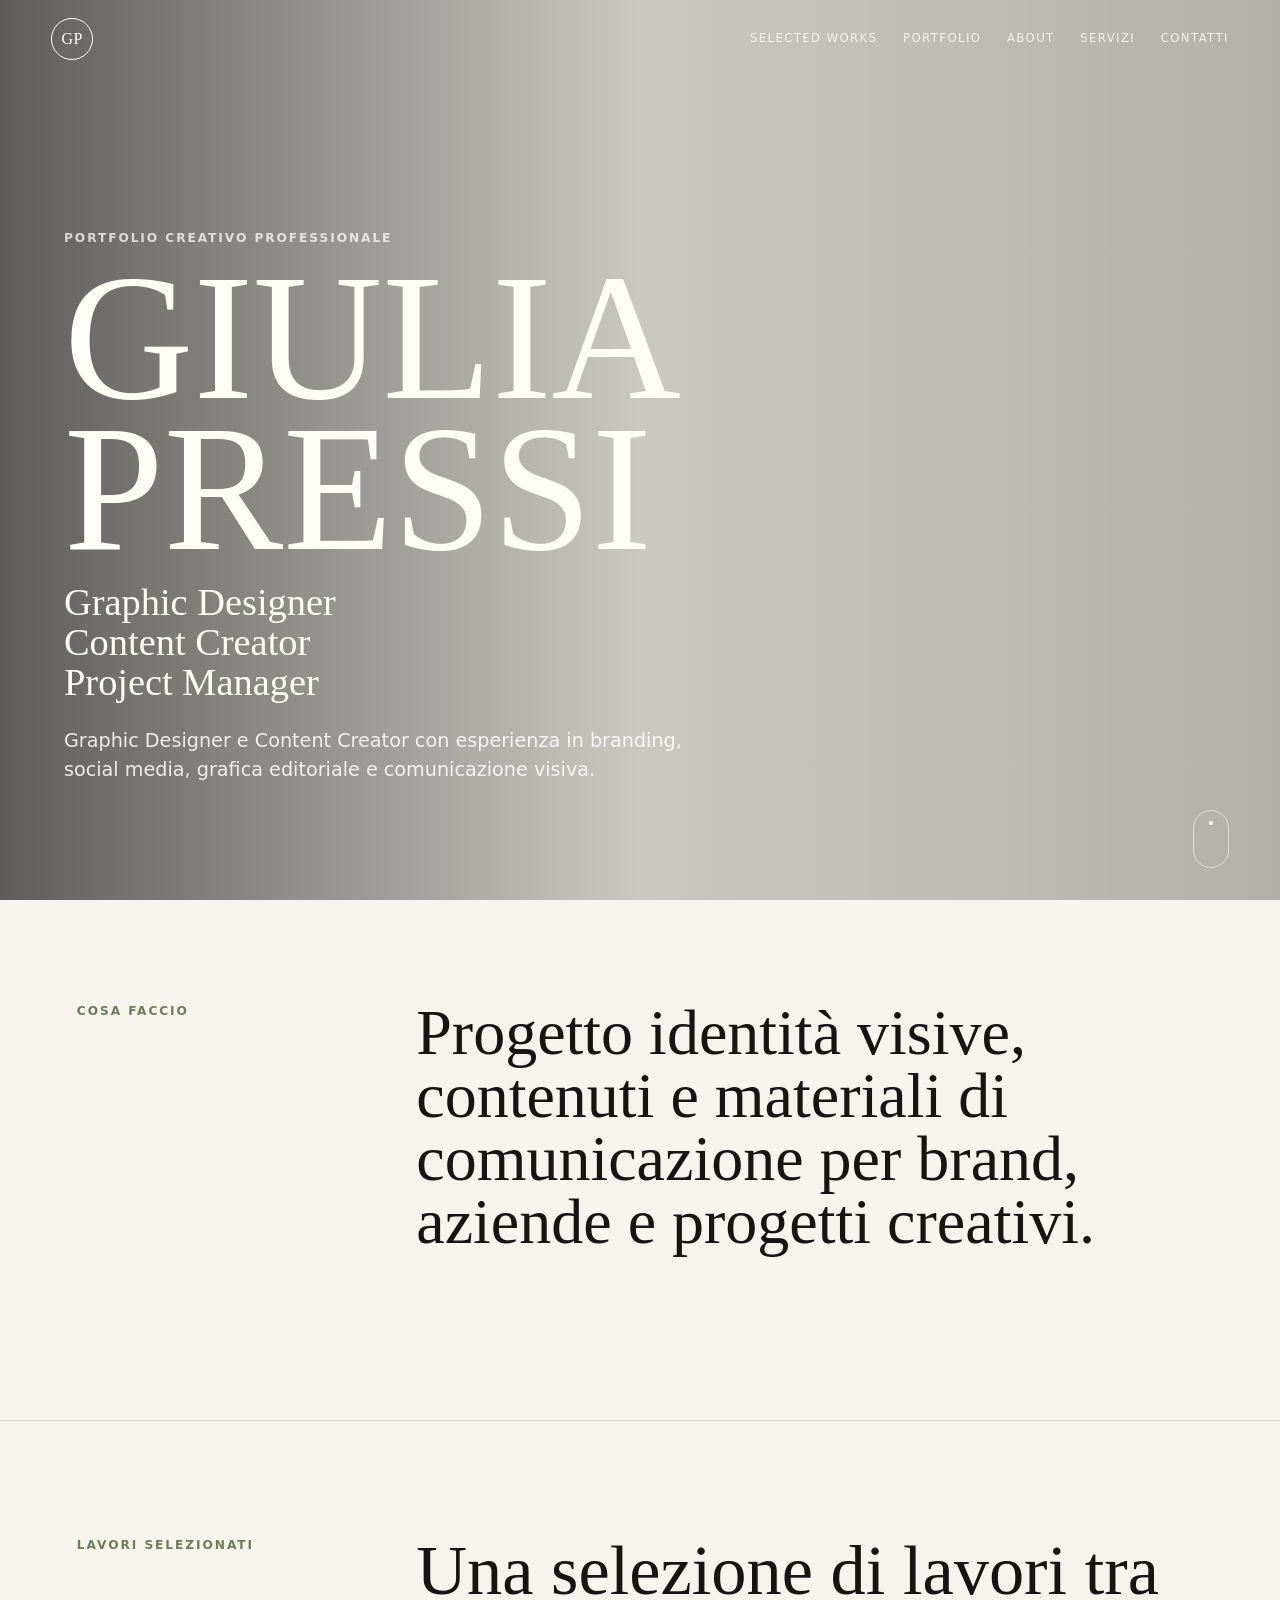
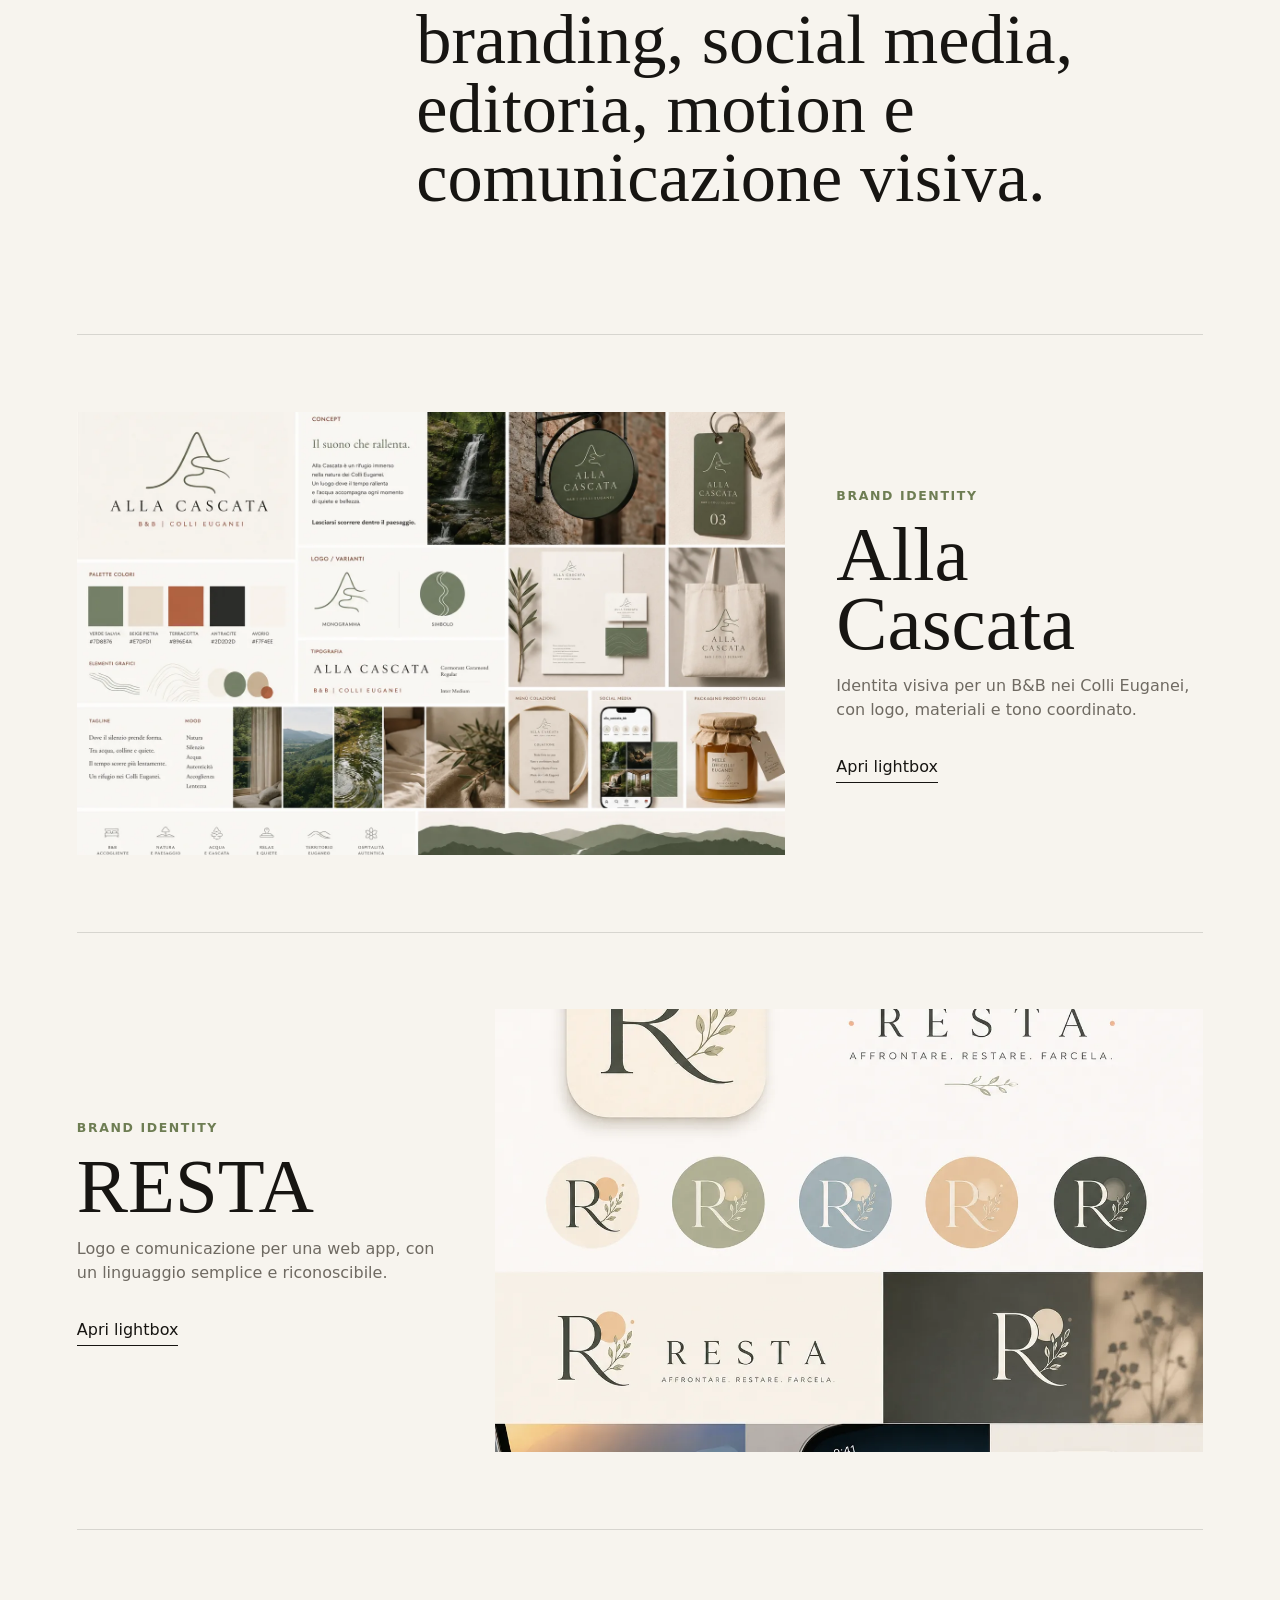
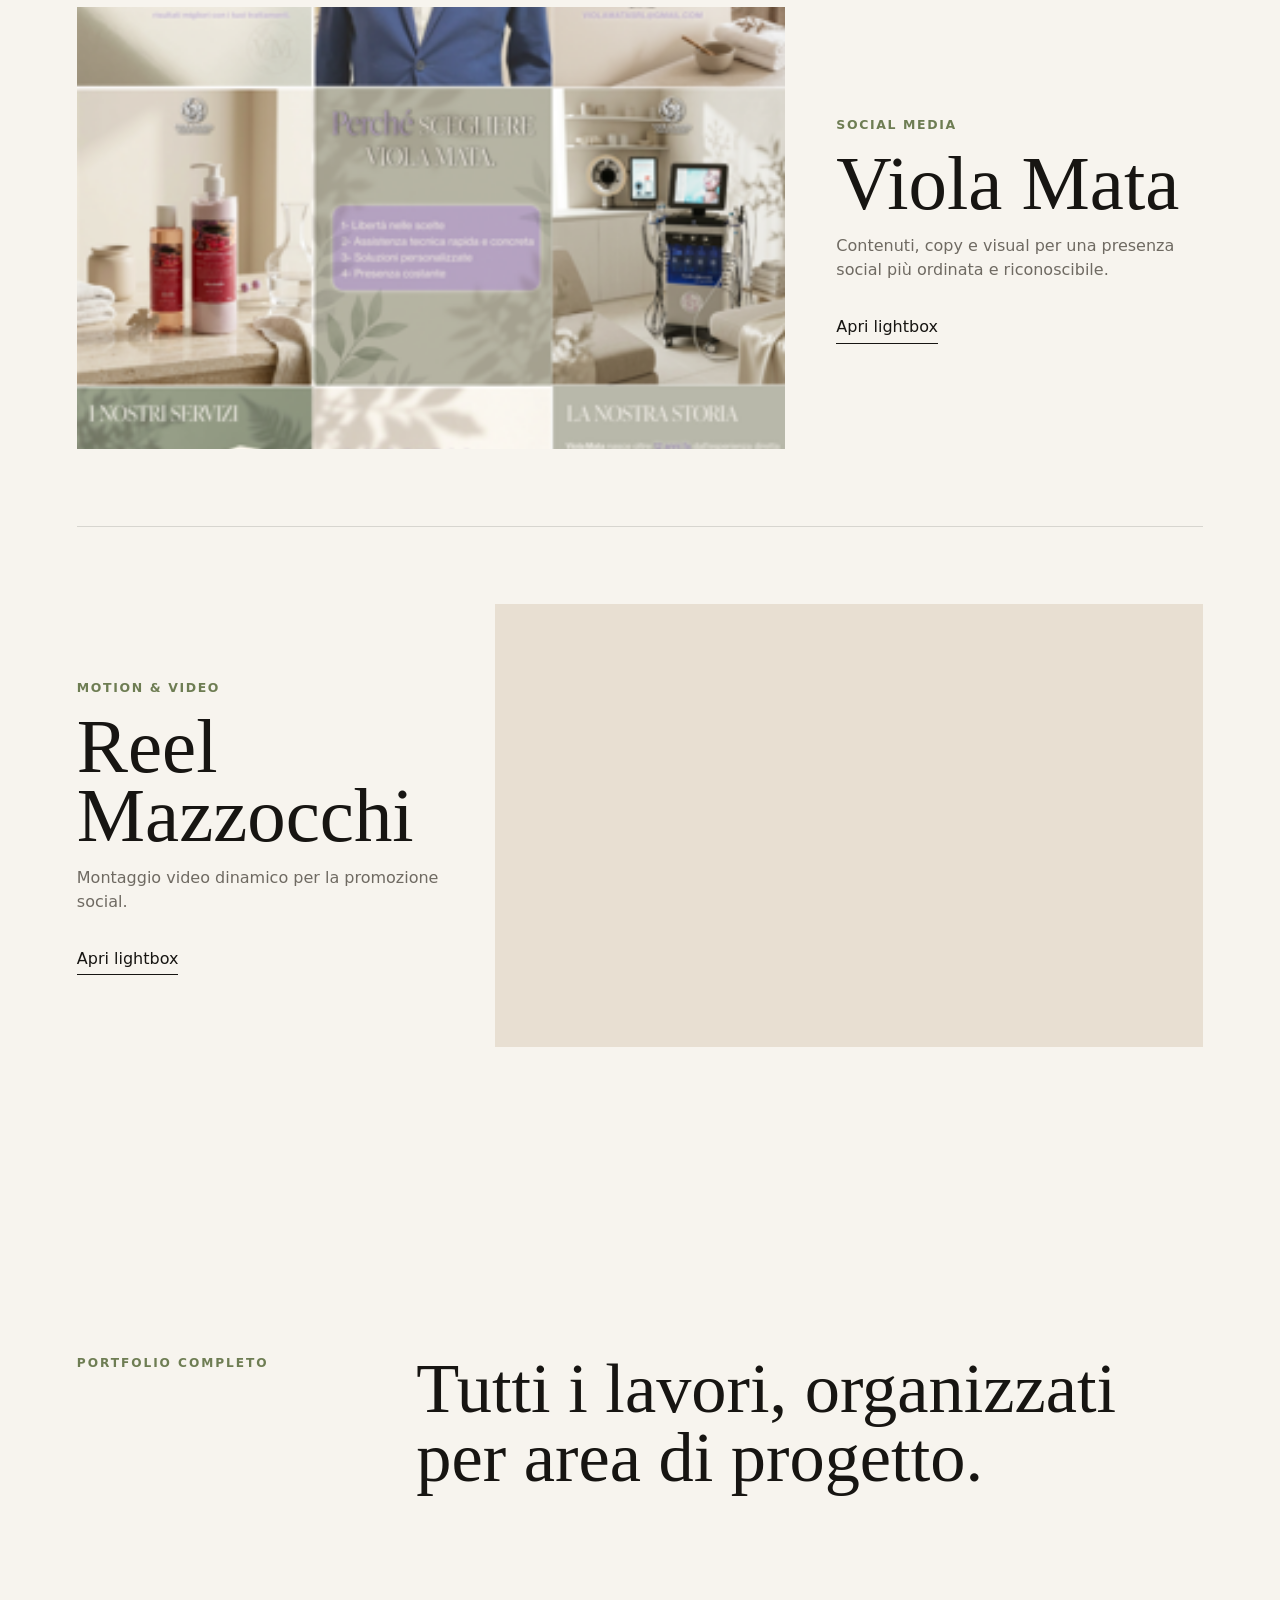
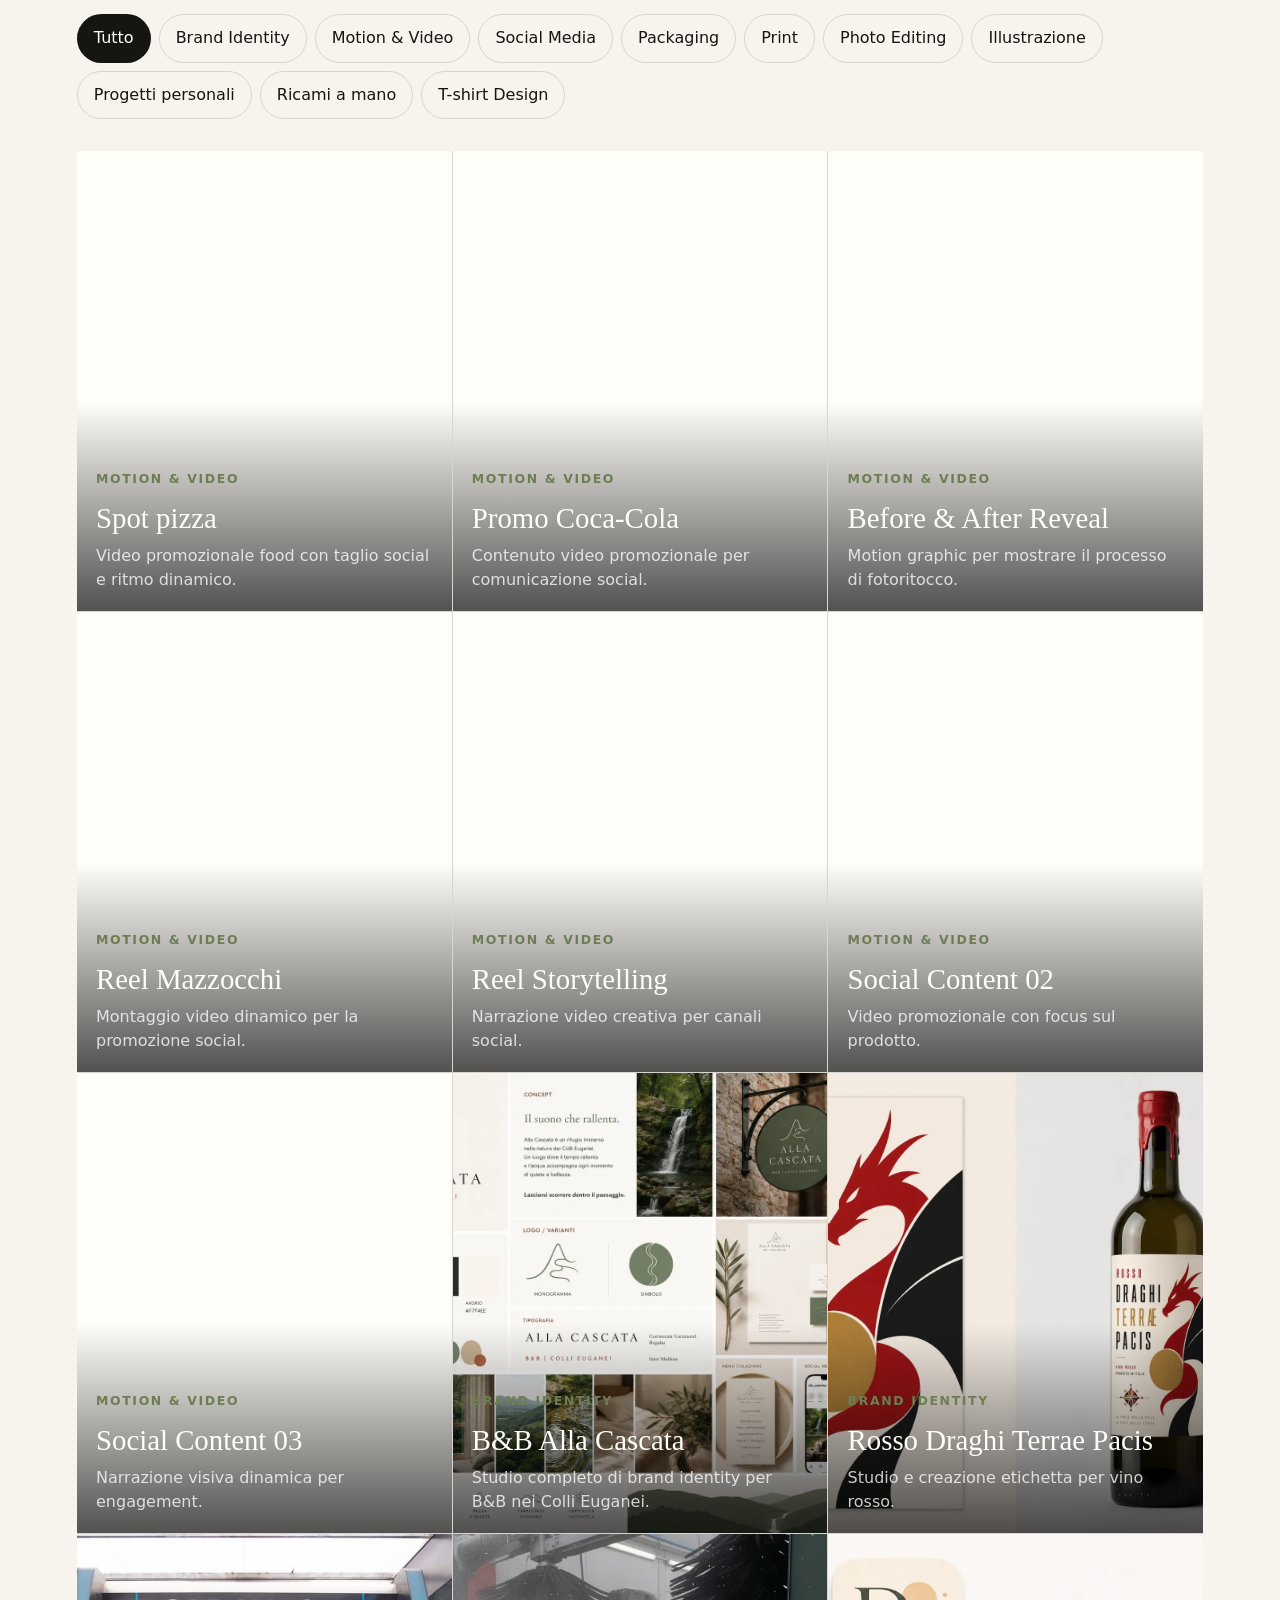
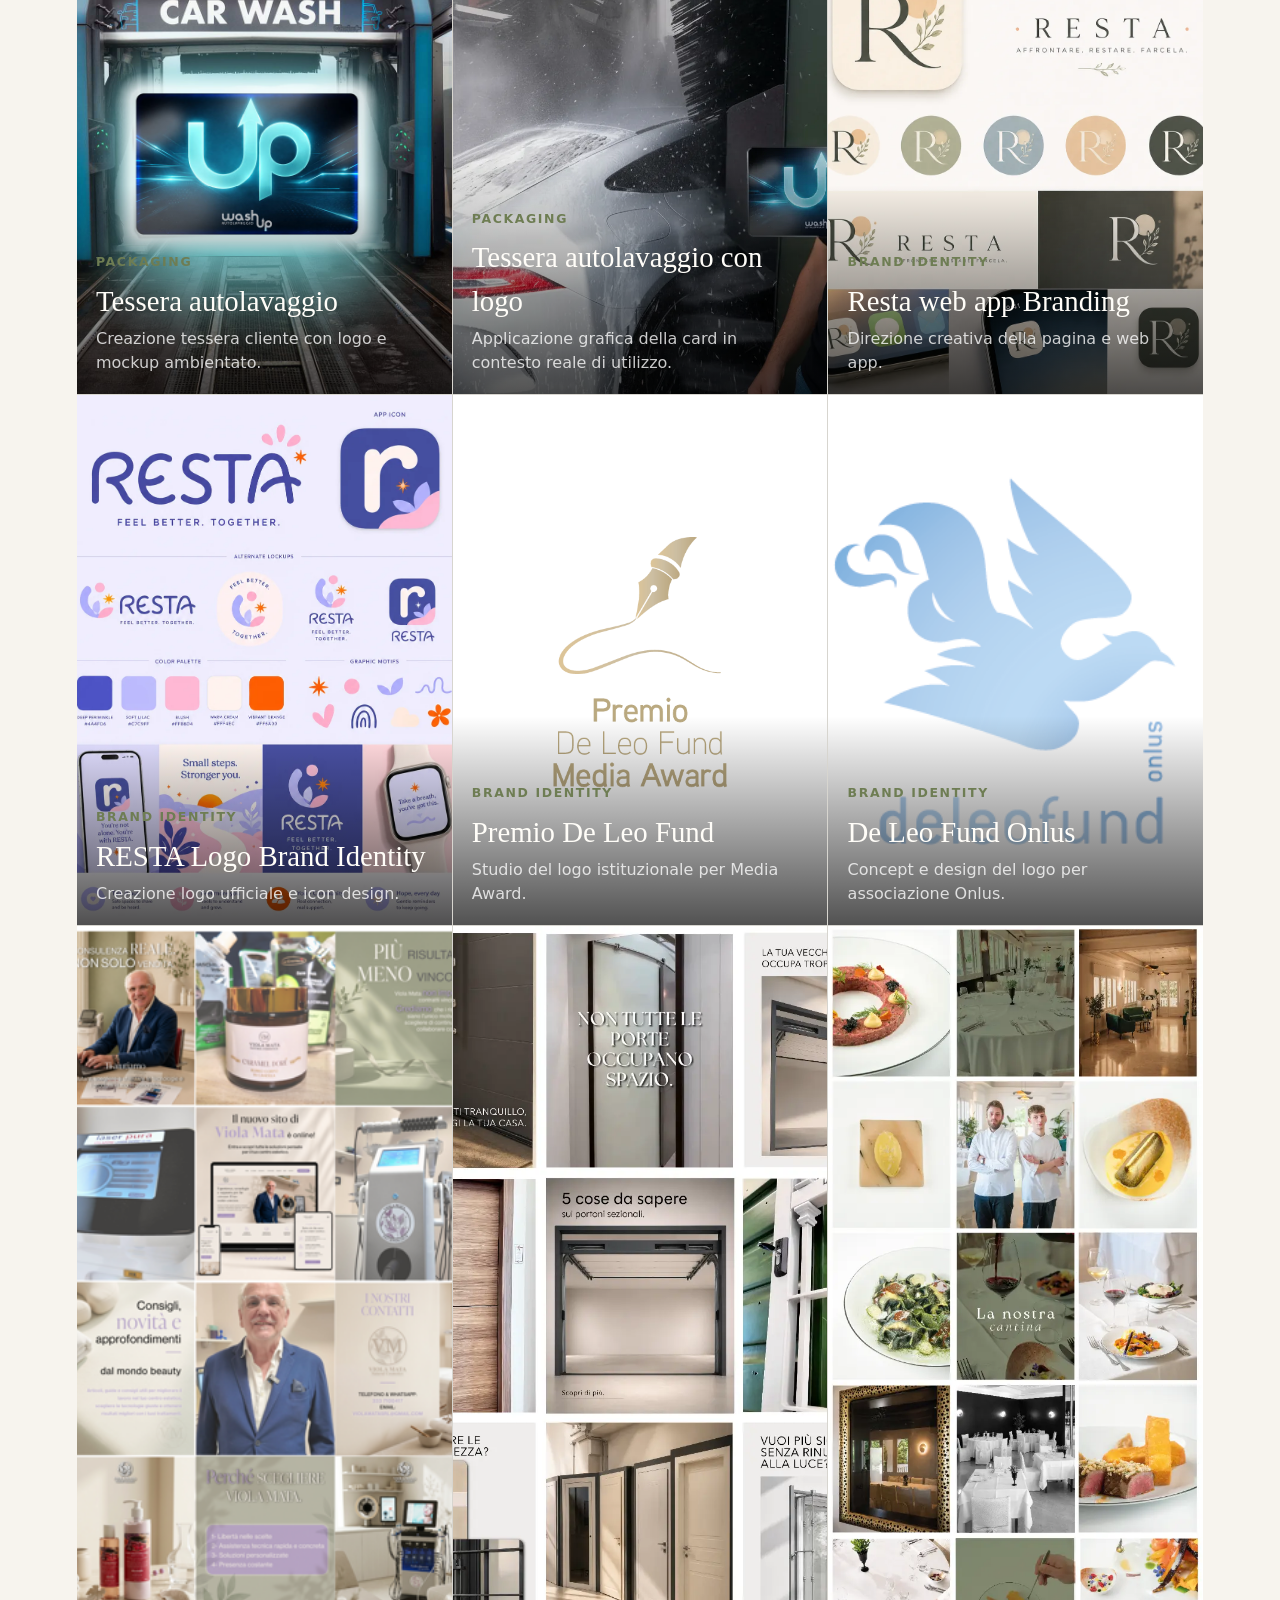
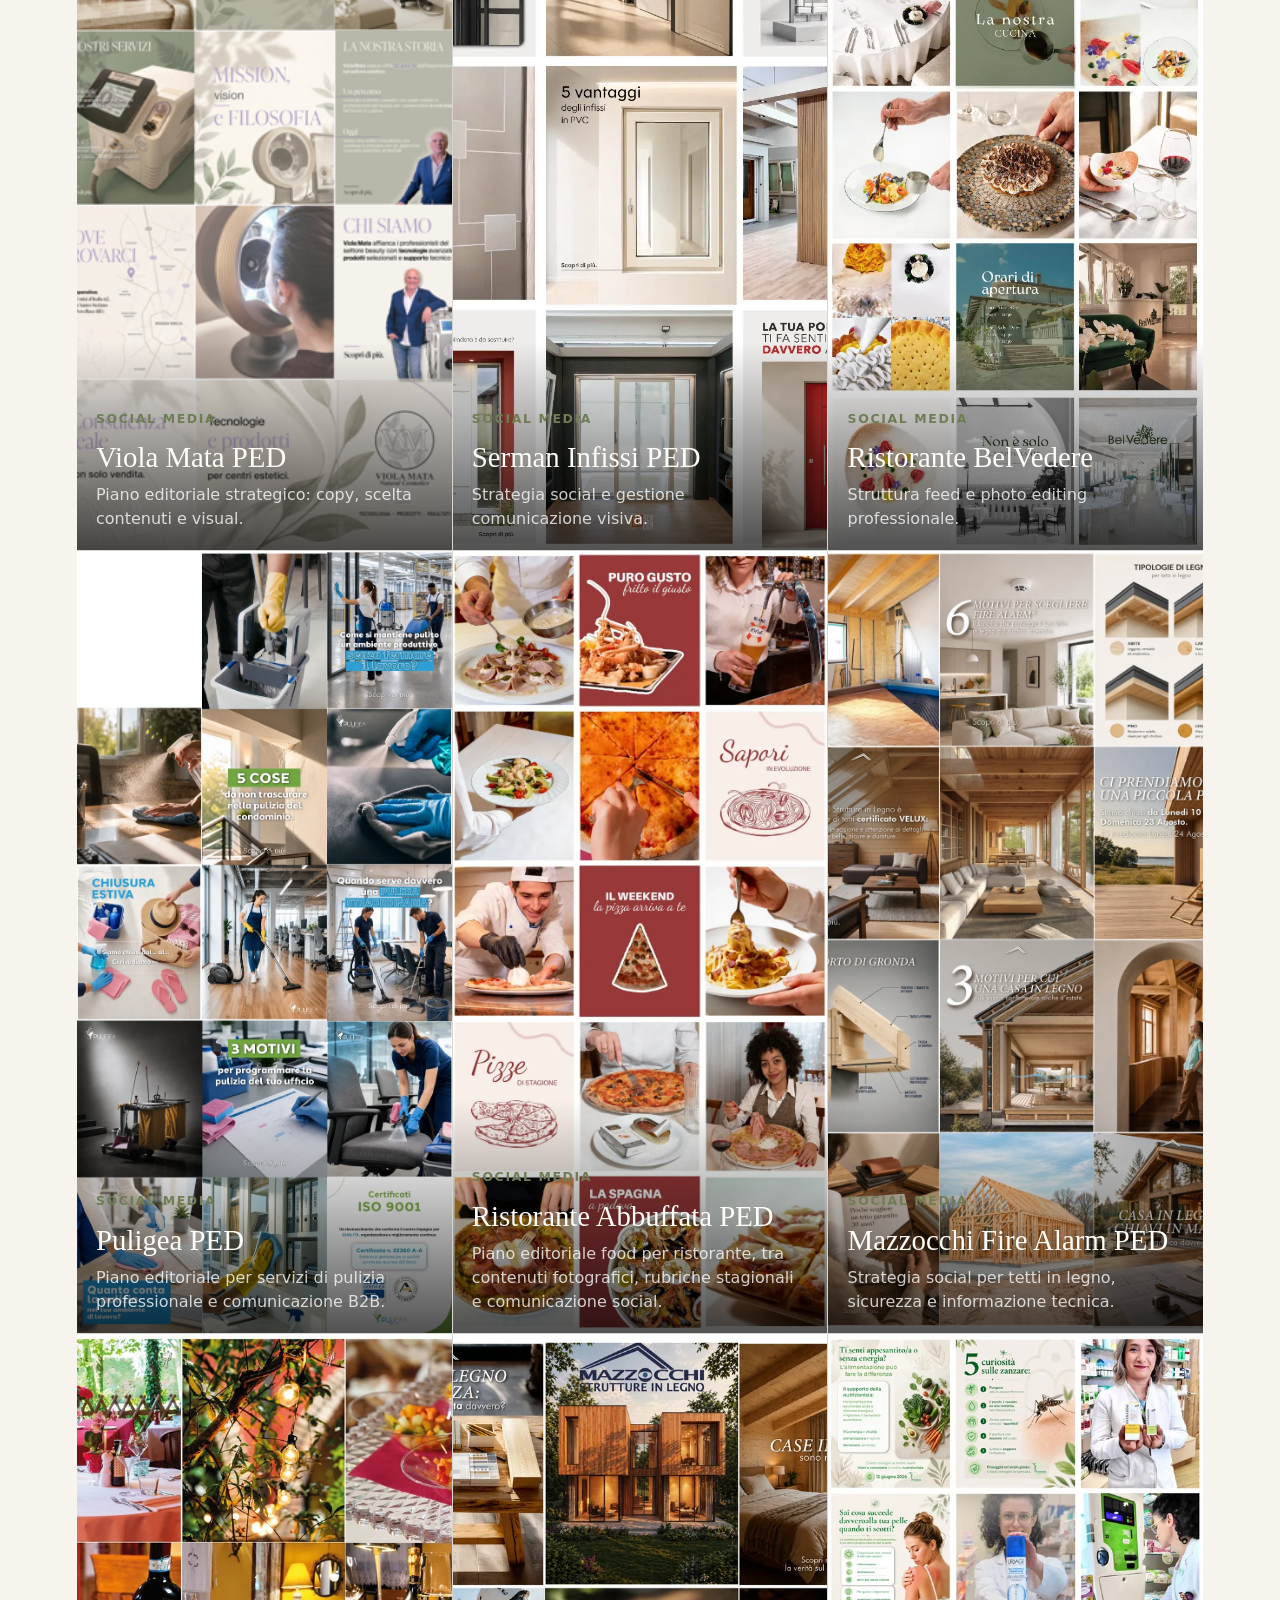
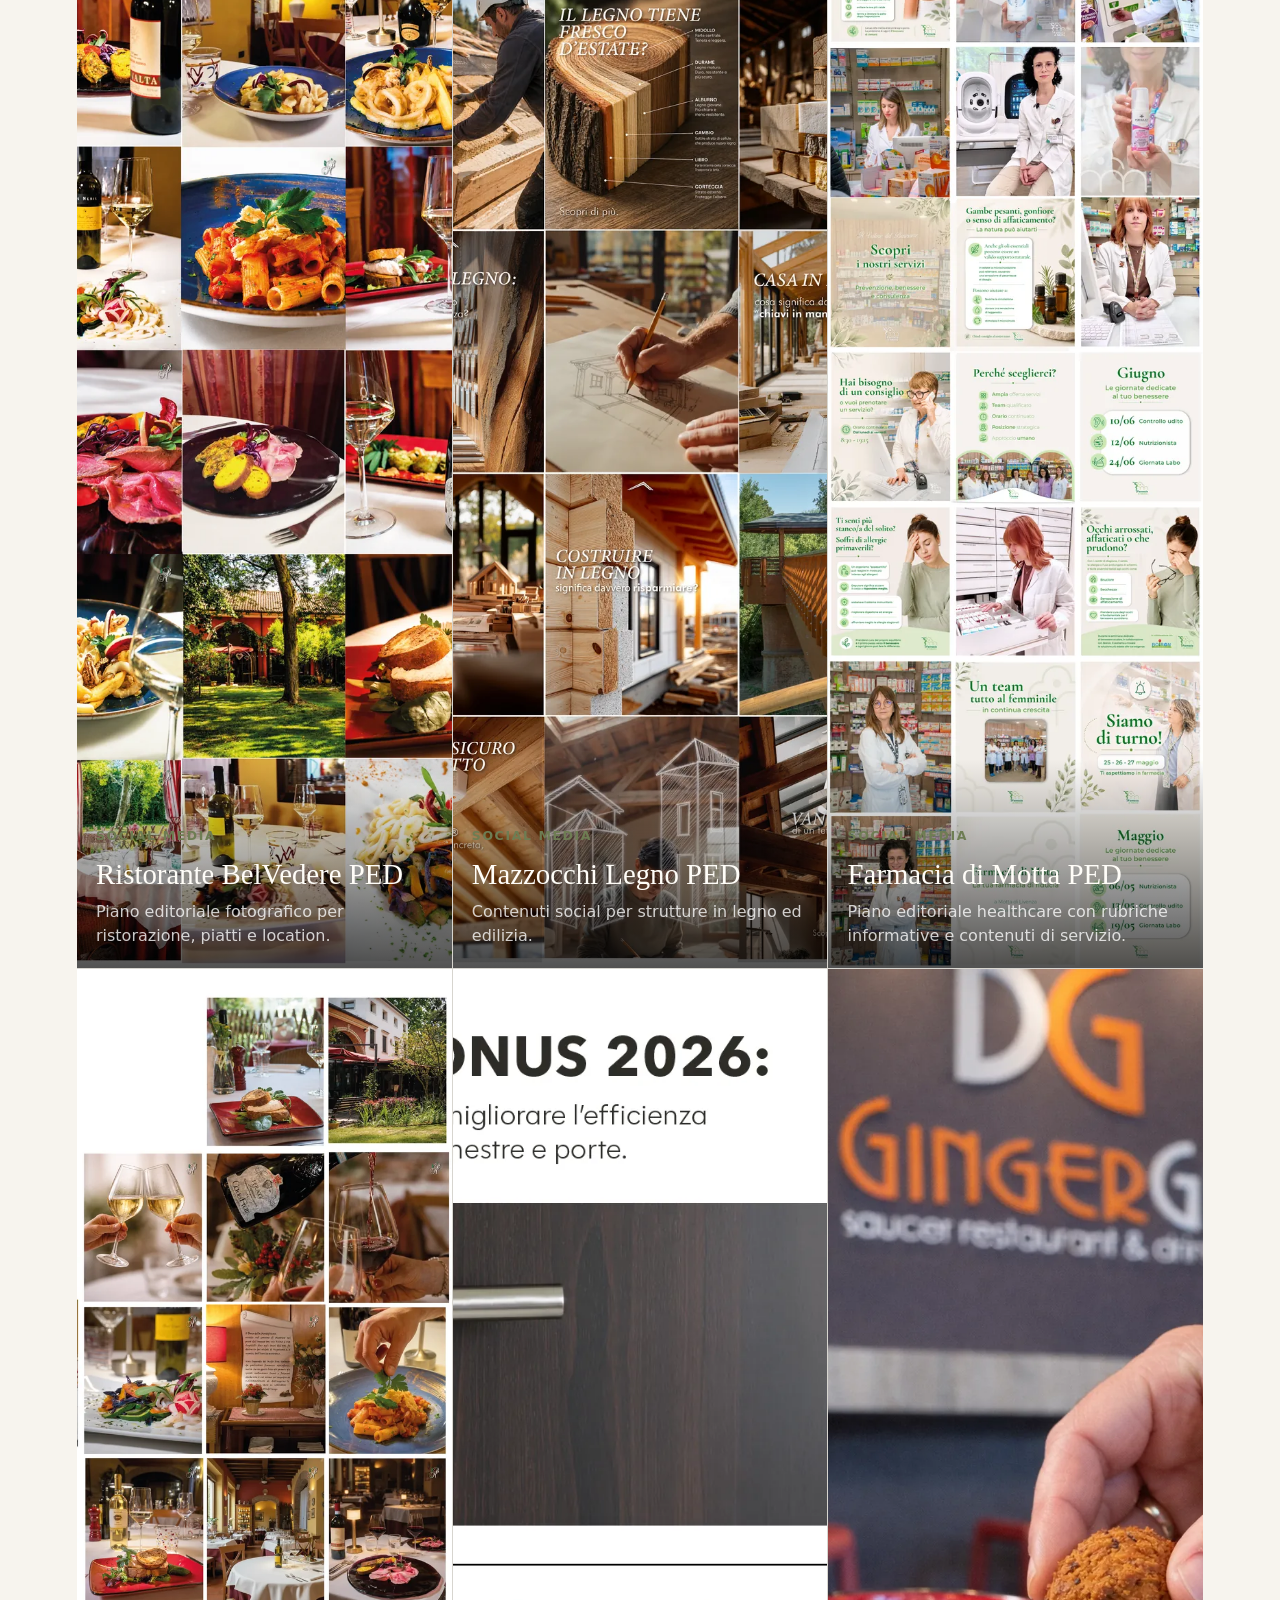
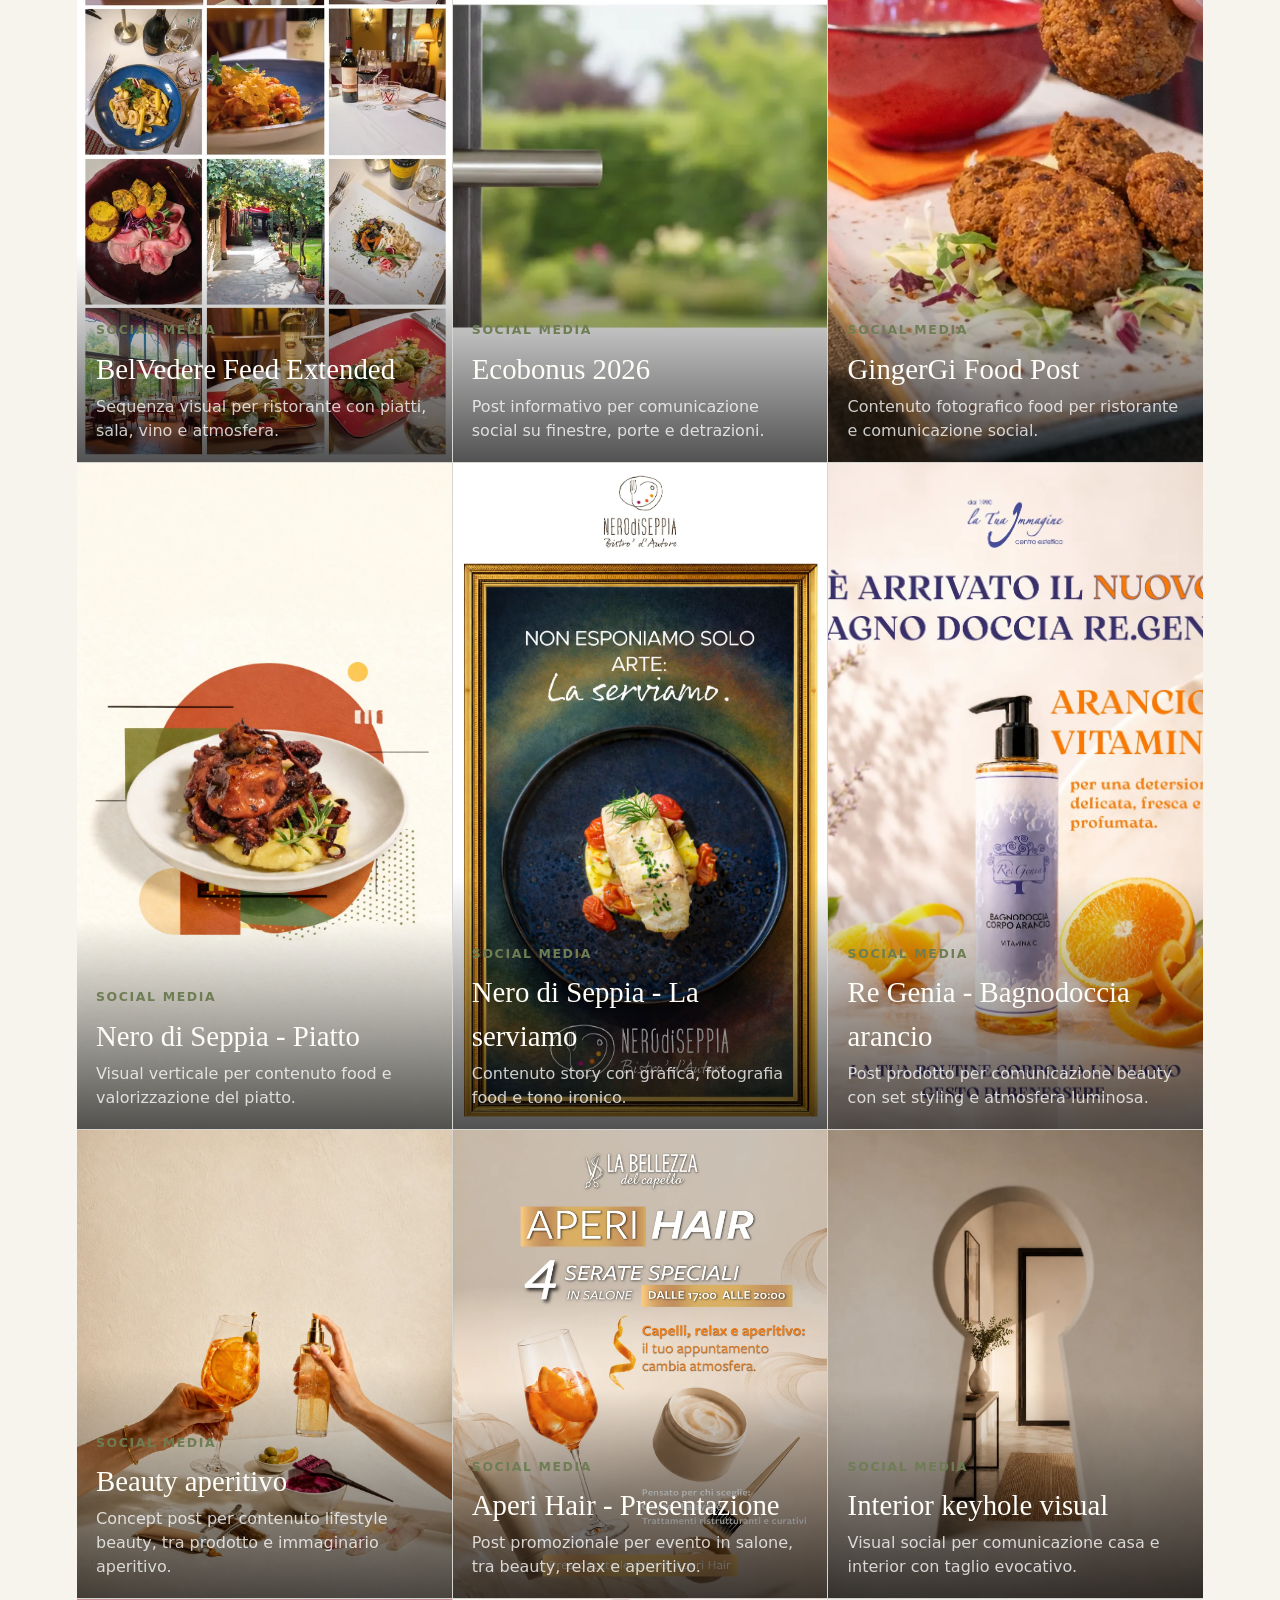
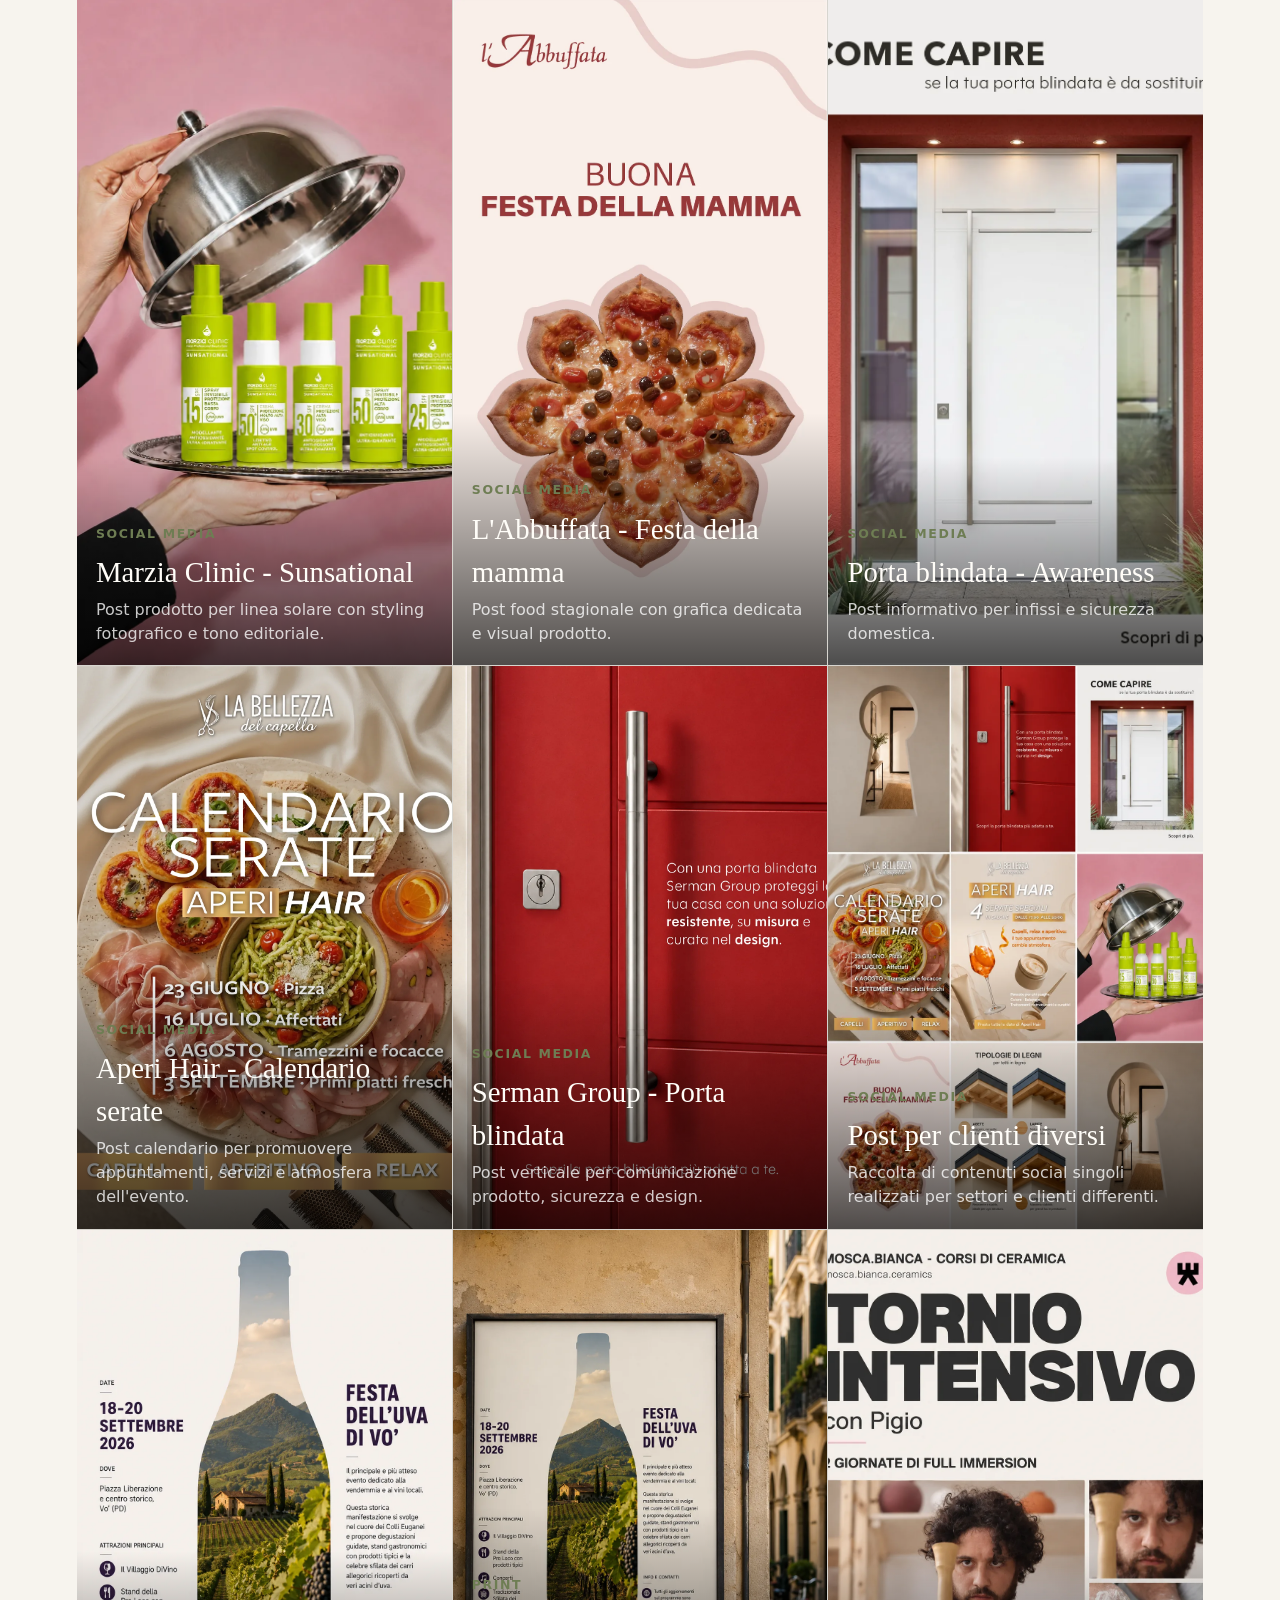
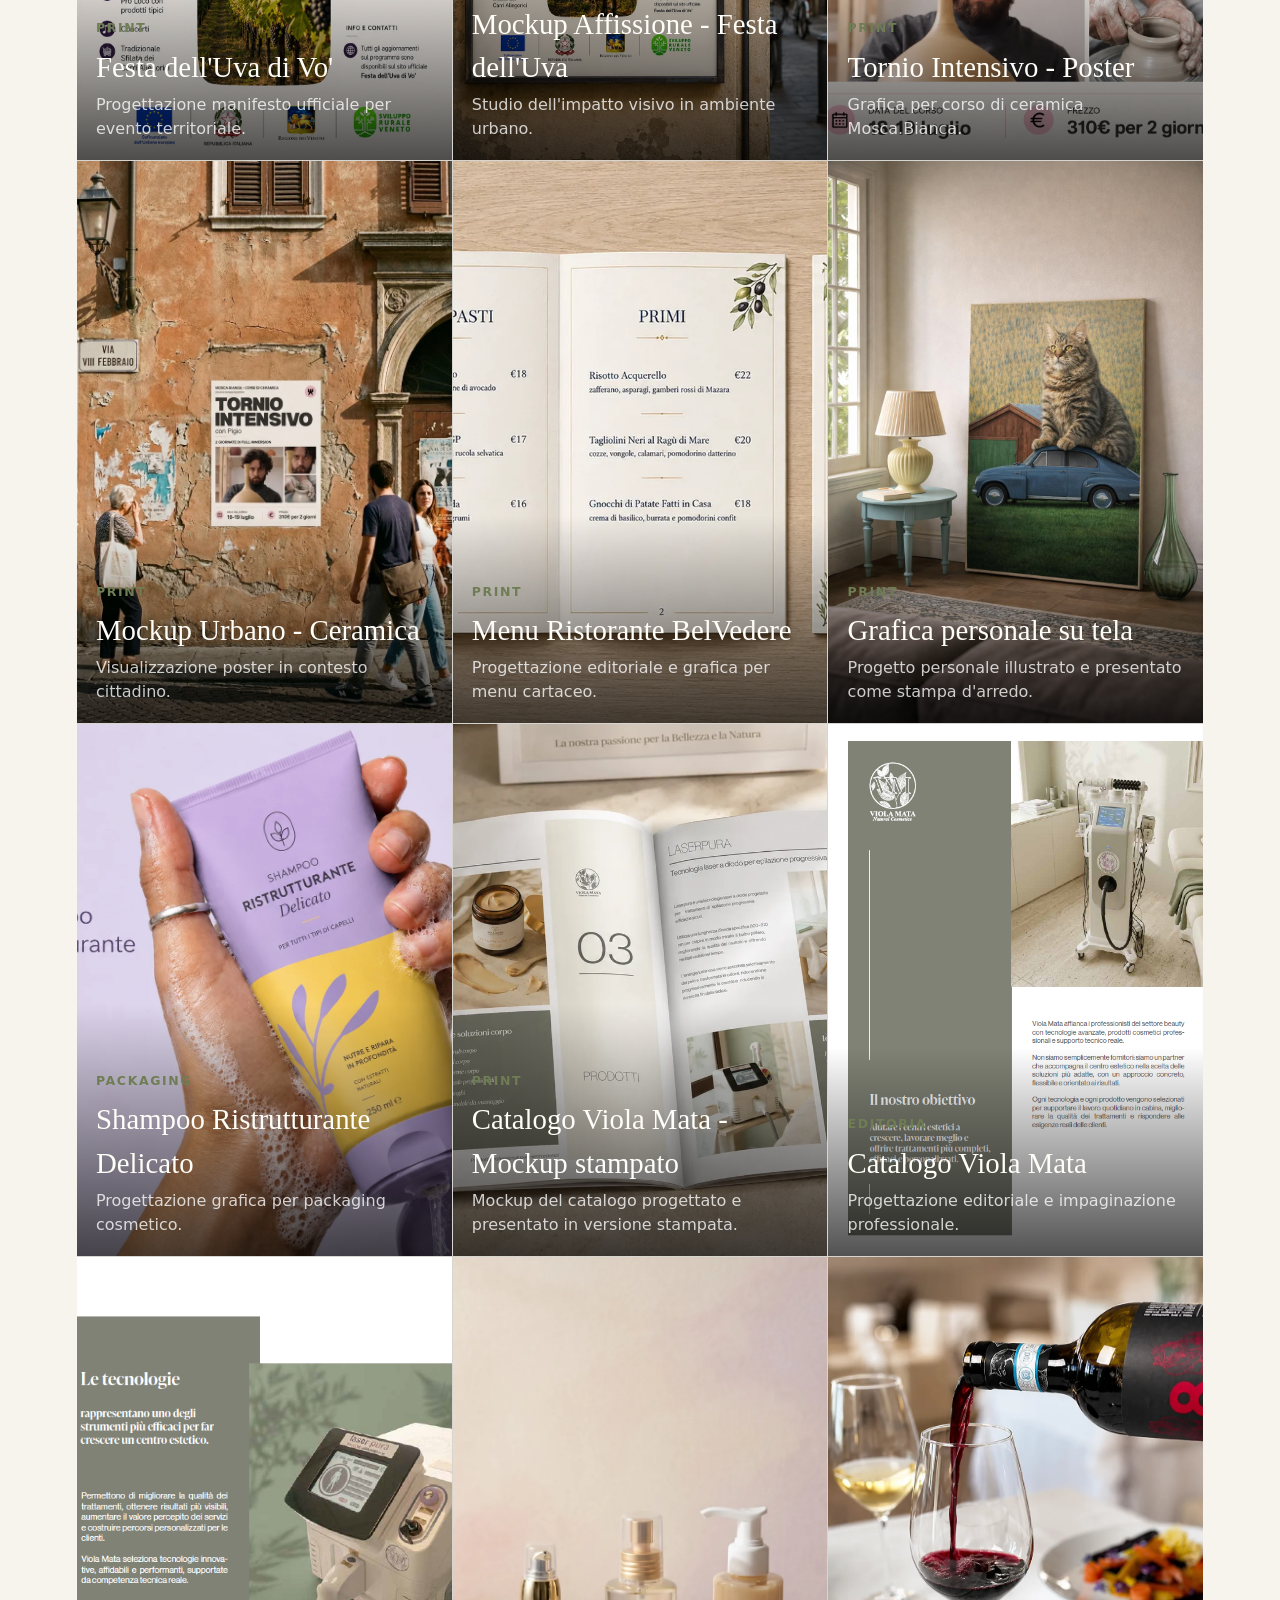
==== commit 30af3c69: "Fix Marzia Clinic project name" ====
--- a/index.html
+++ b/index.html
@@ -257,8 +257,8 @@
           <div><span>Social Media</span><h3>Interior keyhole visual</h3><p>Visual social per comunicazione casa e interior con taglio evocativo.</p></div>
         </article>
         <article class="work-tile" data-category="social" data-lightbox="assets/optimized/assets/social-media/morzia-clinic-sunsational-post.webp">
-          <img src="assets/optimized/assets/social-media/morzia-clinic-sunsational-post.webp" alt="Post social Morzia Clinic Sunsational" loading="lazy">
-          <div><span>Social Media</span><h3>Morzia Clinic - Sunsational</h3><p>Post prodotto per linea solare con styling fotografico e tono editoriale.</p></div>
+          <img src="assets/optimized/assets/social-media/morzia-clinic-sunsational-post.webp" alt="Post social Marzia Clinic Sunsational" loading="lazy">
+          <div><span>Social Media</span><h3>Marzia Clinic - Sunsational</h3><p>Post prodotto per linea solare con styling fotografico e tono editoriale.</p></div>
         </article>
         <article class="work-tile" data-category="social" data-lightbox="assets/optimized/assets/social-media/abbuffata-festa-mamma-post.webp">
           <img src="assets/optimized/assets/social-media/abbuffata-festa-mamma-post.webp" alt="Post social Festa della mamma l'Abbuffata" loading="lazy">
